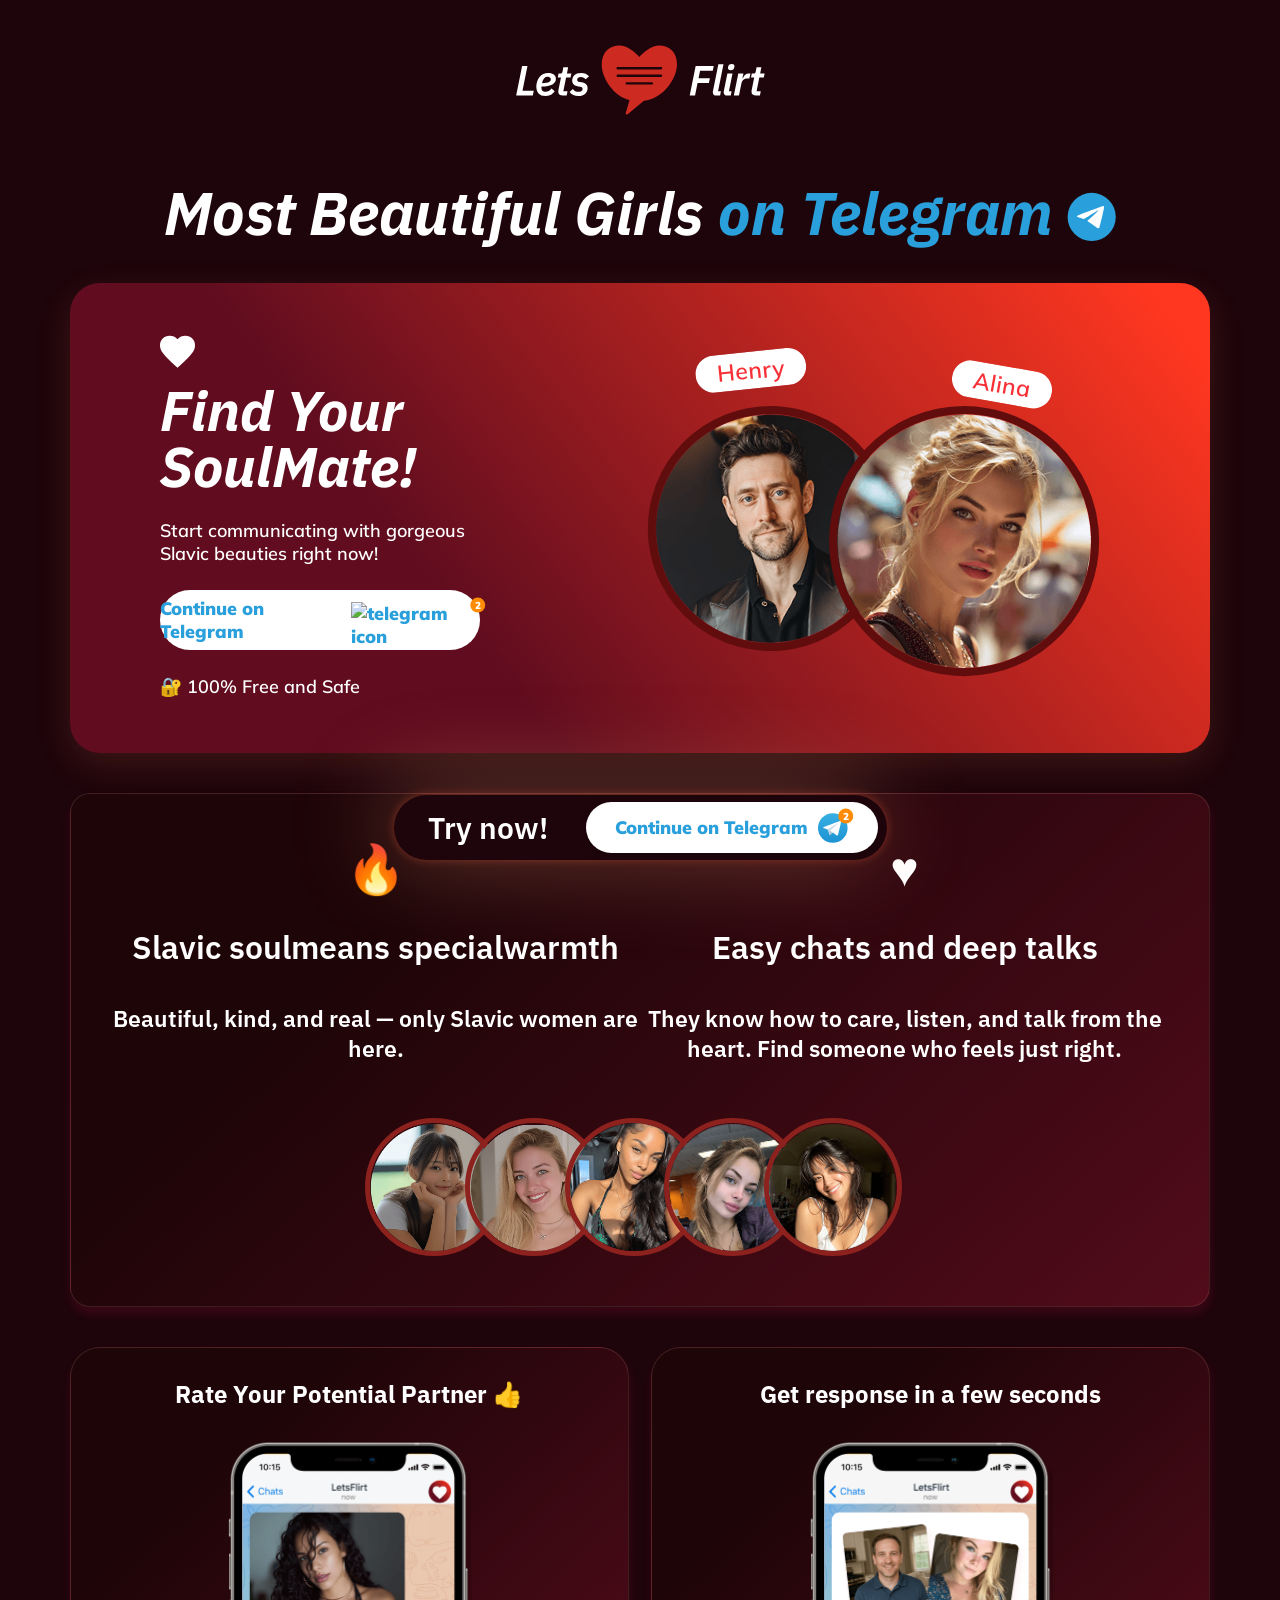
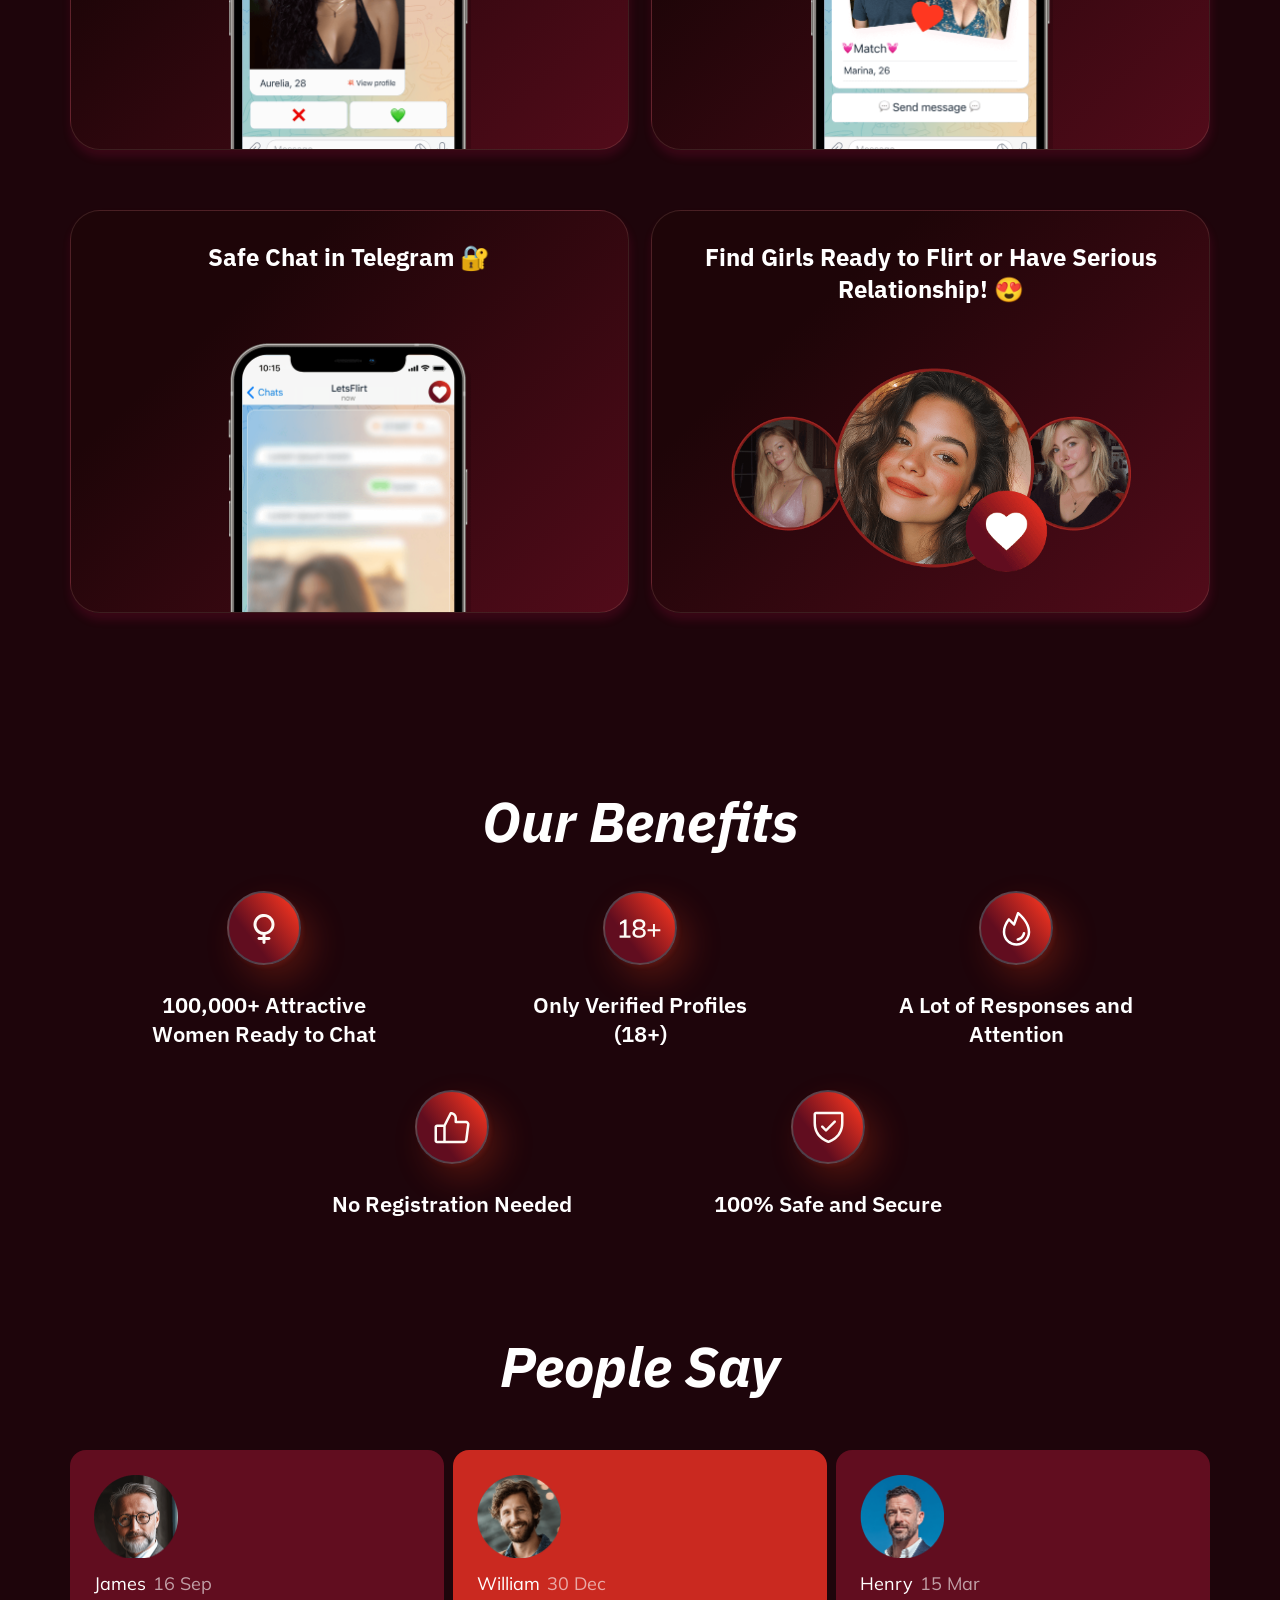
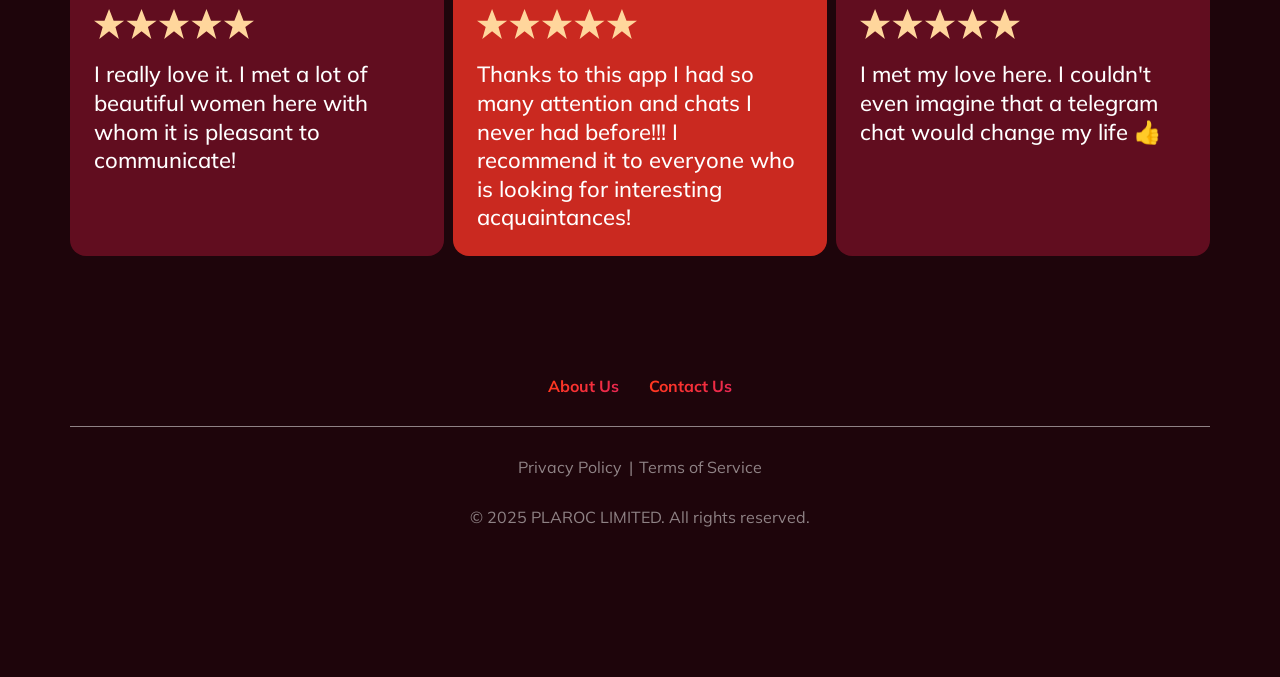
==== docs/index.html @ e7c1c577 "uppdates" ====
<!DOCTYPE html>
<html lang="en">
<head>
	<meta charset="utf-8">
    <meta name="viewport" content="width=device-width, initial-scale=1">
	<meta http-equiv="X-UA-Compatible" content="ie=edge">
	<title>Latinoheartmatch</title>
	<meta name="description" content="LatinoHeartMatch">
<meta name="keywords" content="LatinoHeartMatch">
<!-- Preconnect для шрифтов -->
<link rel="preconnect" href="https://fonts.googleapis.com">
<link rel="preconnect" href="https://fonts.gstatic.com" crossorigin>

<!-- Preload для конкретных woff2-файлов -->
<link rel="preload" as="font" type="font/woff2" href="https://fonts.gstatic.com/s/ibmplexsans/v16/IBMPlexSans-Regular.woff2" crossorigin>
<link rel="preload" as="font" type="font/woff2" href="https://fonts.gstatic.com/s/mulish/v12/Mulish-Regular.woff2" crossorigin>

<!-- Основная Google Fonts CSS -->
<link href="https://fonts.googleapis.com/css2?family=IBM+Plex+Sans:ital,wght@0,100..700;1,100..700&family=Mulish:ital,wght@0,200..1000;1,200..1000&display=swap" rel="stylesheet">


	<link rel="stylesheet" href="css/style.min.css">
	<link rel="preload" as="image" href="img/photo1.png" />
	<link rel="preload" as="image" href="img/photo2.png" />
</head>
<body>
	<!-- start header -->
		<header class="header">
			<div class="container">
				<div class="logo">
					<a href="/">
						<img src="img/logo-2.svg" alt="logo" loading="lazy">
					</a>
				</div>
			</div>
		</header>
		<!-- end header -->
	
		<!-- start main screen -->
		<section class="main-screen">
			<div class="container">
	
				<h1 class="h1">
	
					Most Beautiful Girls
					<span>
						on Telegram
						<img src="img/telegram.svg" alt="" loading="lazy">
					</span>
				</h1>
	
				<div class="main-screen__content">
					<div class="photos-row">
						<div class="photo-item photo-item--1">
							<div class="name-wrapper">
								Henry
							</div>
							<img
								 src="img/photo1.png" alt="flag" class="photo1 photo" loading="lazy">
	
						</div>
	
						<div class="photo-item photo-item--2">
							<div class="name-wrapper">
								Alina
							</div>
							<img src="img/photo2-2.png" alt="photo" class="photo2 photo" loading="lazy">
						</div>
					</div>
	
					<div class="main-screen__content-wrapper">
						<img src="img/white-logo.svg" alt="logo" loading="lazy">
	
					<h2 class="h2">
						Find Your SoulMate!
					</h2>
	
						<p>
							Start communicating with gorgeous<br> Slavic beauties right now!
						</p>
	
					<a onclick="launch_bot()" href="/en/launch-bot/?landing=1" class="button tg-trigger button--white">
						Continue on Telegram
						<div class="button__icon">
							<img src="https://d224c2dcr8pvve.cloudfront.net/static/latinoheart/img/tg.svg" alt="telegram icon" loading="lazy">
							<div class="button__icon-num">2</div>
						</div>
					</a>
	
					<p>
						🔐 100% Free and Safe
					</p>
					</div>
	
	
	
				</div>
	
			</div>
		</section>
		<!-- end main screen -->
	
		<!-- start text images section -->
		<section class="text-image-section">
			<div class="container">
				<div class="text-image-section__content">
	
					<div class="text-image-section__item">
						<div class="text-image__icon">
						🔥
					</div>
	
					<div class="text-image-section__title">
						Slavic soul<br>means special<br>warmth
					</div>
	
					<p class="text-image-section__text">
						Beautiful, kind, and real — only Slavic women are here.
					</p>
					</div>
	
	
					<div class="photos-list">
	
	
						<div class="photo-l2"  >
							<img  src="img/pl1.png" alt="James">
						</div>
						<div class="photo-l2" >
							<img  src="img/pl2.png" alt="James">
						</div>
	
						<div class="photo-l2"  >
							<img  src="img/pl3.png" alt="James">
						</div>
						<div class="photo-l2"  >
							<img  src="img/pl4.png" alt="James">
						</div>
						<div class="photo-l2"  >
							<img  src="img/pl5.png" alt="James">
						</div>
	<!--					<img src="//d224c2dcr8pvve.cloudfront.net/static/latinoheart/img/pl1.png" alt="" class="photo-l" width="125" height="125">-->
	
	<!--					<img src="//d224c2dcr8pvve.cloudfront.net/static/latinoheart/img/pl2.png" alt="" class="photo-l" width="125" height="125">-->
	
	<!--					<img src="//d224c2dcr8pvve.cloudfront.net/static/latinoheart/img/pl3.png" alt="" class="photo-l" width="125" height="125">-->
	
	<!--					<img src="//d224c2dcr8pvve.cloudfront.net/static/latinoheart/img/pl4.png" alt="" class="photo-l" width="125" height="125">-->
	
	<!--					<img src="//d224c2dcr8pvve.cloudfront.net/static/latinoheart/img/pl5.png" alt="" class="photo-l" width="125" height="125">-->
					</div>
	
					<div class="text-image-section__item">
						<div class="text-image__icon">
							♥️
	
					</div>
	
					<div class="text-image-section__title">
						Easy chats and<br> deep talks
					</div>
	
					<p class="text-image-section__text">
						They know how to care, listen, and talk from the heart. Find someone who feels just right.
					</p>
					</div>
	
	
	
				</div>
			</div>
		</section>
		<!-- end text images section -->
	
		<!-- start items section -->
		<section class="items-section">
			<div class="container">
	
				<div class="items-row">
					<div class="item">
						<h3 class="h3">
							Rate Your Potential <br>
							Partner 👍
						</h3>
						<img src="img/img1.png" alt="image" class="item__image" loading="lazy">
					</div>
	
					<div class="item">
						<h3 class="h3">
							Get response in a few seconds
						</h3>
						<img src="img/img2.png" alt="image" class="item__image" loading="lazy">
					</div>
	
					<div class="item">
						<h3 class="h3">
							Safe Chat in Telegram 🔐
						</h3>
						<img src="img/img3.png" alt="image" class="item__image item__image--lg" loading="lazy">
					</div>
	
					<div class="item item--lg">
						<h3 class="h3">
							Find Girls Ready to Flirt or Have Serious Relationship! 😍
						</h3>
						<img src="img/img4.png" alt="image" class="item__image item__image--lg" loading="lazy">
					</div>
	
				</div>
	
	<!--			<a onclick="launch_bot()" href="/en/launch-bot/?landing=1" class="button button&#45;&#45;orange tg-trigger">-->
	<!--					Prova Ora-->
	<!--					<div class="button__icon">-->
	<!--						<img src="//d224c2dcr8pvve.cloudfront.net/static/latinoheart/img/tg2.svg" alt="telegram icon" loading="lazy">-->
	<!--						<div class="button__icon-num">2</div>-->
	<!--					</div>-->
	<!--				</a>-->
	
			</div>
		</section>
		<!-- end items section -->
	
		<!-- start benefits section -->
		<section class="benefits">
			<div class="container">
	
				<h2 class="h2">
					Our Benefits
				</h2>
	
				<div class="benefits__list">
	
					<div class="benefits__item">
						<div class="benefits__icon-wrapper">
							<img src="img/icon1.svg" alt="icon" loading="lazy">
						</div>
						<div class="benefits__title">
							100,000+ Attractive Women Ready to Chat
						</div>
					</div>
	
					<div class="benefits__item">
						<div class="benefits__icon-wrapper">
							<img src="img/icon2.svg" alt="icon" loading="lazy">
						</div>
						<div class="benefits__title">
							Only Verified Profiles (18+)
						</div>
					</div>
	
					<div class="benefits__item">
						<div class="benefits__icon-wrapper">
							<img src="img/icon3.svg" alt="icon" loading="lazy">
						</div>
						<div class="benefits__title">
							A Lot of Responses and Attention
						</div>
					</div>
	
					<div class="benefits__item">
						<div class="benefits__icon-wrapper">
							<img src="img/icon4.svg" alt="icon" loading="lazy">
						</div>
						<div class="benefits__title">
							No Registration Needed
						</div>
					</div>
	
					<div class="benefits__item">
						<div class="benefits__icon-wrapper">
							<img src="img/icon5.svg" alt="icon" loading="lazy">
						</div>
						<div class="benefits__title">
							100% Safe and Secure
						</div>
					</div>
				</div>
			</div>
		</section>
		<!-- end benefits section -->
	
		<!-- start review section -->
		<section class="review">
			<div class="container">
				<h2 class="h2 text-center">
					People Say
				</h2>
	
				<div class="review__list">
	
					<div class="review__item">
						<div class="avatar">
							<img src="img/r1.png" alt="James">
						</div>
	
						<div class="review__author-wrapper">
							<div class="review__author">
								<span>James</span>
							</div>
							<div class="review__date">
								16 Sep
							</div>
	
						</div>
	
						<img src="img/stars.svg" alt="stars" loading="lazy" class="stars-img">
	
	
	
						<div class="review__text">
							I really love it. I met a lot of beautiful women here with whom it is pleasant to communicate!
						</div>
	
					</div>
	
					<div class="review__item">
	
						<div class="avatar">
							<img src="img/r2.png" alt="James">
						</div>
	
						<div class="review__author-wrapper">
							<div class="review__author">
								<span>William</span>
							</div>
							<div class="review__date">
								30 Dec
							</div>
	
						</div>
	
						<img src="img/stars.svg" alt="stars" loading="lazy" class="stars-img">
	
						<div class="review__text">
							Thanks to this app I had so many attention and chats I never had before!!! I recommend it to everyone who is looking for interesting acquaintances!
						</div>
	
					</div>
	
					<div class="review__item">
						<div class="avatar">
							<img src="img/r3.png" alt="James">
						</div>
	
						<div class="review__author-wrapper">
							<div class="review__author">
								<span>Henry</span>
							</div>
							<div class="review__date">
								15 Mar
							</div>
	
						</div>
	
						<img src="img/stars.svg" alt="stars" loading="lazy" class="stars-img">
	
						<div class="review__text">
							I met my love here. I couldn't even imagine that a telegram chat would change my life 👍
						</div>
	
					</div>
				</div>
			</div>
		</section>
		<!-- end review section -->
	
	
	
		<!-- start footer -->
		<footer class="footer">
			<div class="container">
	
				<div class="footer__menu">
	
					<a href="/en/about-us/" class="footer__link">
						About Us
					</a>
	
					<a href="/en/contact-us/" class="footer__link">
						Contact Us
					</a>
	
	
				</div>
	
				<div class="footer__bottom">
					<a href="/en/privacy/" class="footer__bottom-link">Privacy Policy</a>
					<span>|</span>
					  <a href="/en/agreement/" class="footer__bottom-link">Terms of Service</a>
				</div>
	
				<div class="footer__copy">
					© 2025 PLAROC LIMITED. All rights reserved.
				</div>
			</div>
		</footer>
		<!-- end footer -->
	
		<!-- start fixe button -->
		<div class="fixed-button-wrapper">
			<div class="container">
				<div class="fixed-title">
					Try now!
				</div>
				<a onclick="launch_bot()" href="/en/launch-bot/?landing=1" class="button tg-trigger">
					<div>Continue on Telegram</div>
	
					<div class="button__icon">
						<img src="img/tg-white.svg" alt="telegram icon" loading="lazy">
						<img src="img/tg.svg" alt="telegram icon" loading="lazy" class="tg-blue">
						<div class="button__icon-num">2</div>
					</div>
				</a>
			</div>
		</div>
		<!-- end fixe button -->
	
		
	
	
	</body>
</html>
---- docs/css/style.min.css ----
body{font-family:"Mulish",sans-serif;font-size:4.29vw;color:#fff;font-weight:400;background:#1e050b;margin:0;padding:0}.body--secondary{background:#0e0b07}.container{width:91.957vw;margin-left:auto;margin-right:auto}.h1{text-align:center;font-size:9.7vw;font-style:italic;font-weight:700;line-height:1;margin-top:0;margin-bottom:0;font-family:"IBM Plex Sans",sans-serif}.h1 span{display:block;color:#29a0dc}h1{margin-top:0;margin-bottom:0}.h2{font-size:10.724vw;font-weight:700;font-style:italic;line-height:1;margin-top:0;margin-bottom:0;font-family:"IBM Plex Sans",sans-serif}p{font-size:4.826vw;font-weight:600;margin-top:0;margin-bottom:0}.button{background:#fff;display:-webkit-box;display:-ms-flexbox;display:flex;-webkit-box-align:center;-ms-flex-align:center;align-items:center;-webkit-box-pack:center;-ms-flex-pack:center;justify-content:center;width:74.531vw;height:13.673vw;margin-left:auto;margin-right:auto;border-radius:20vw;text-decoration:none;color:#29a0dc;font-weight:900;font-size:4.826vw;background:-webkit-gradient(linear, left top, left bottom, from(#6CC3FF), to(#0077B5));background:linear-gradient(to bottom, #6CC3FF, #0077B5);-webkit-box-shadow:0 4px 10px rgba(0,0,0,.2);box-shadow:0 4px 10px rgba(0,0,0,.2);color:#fff}.button__icon{margin-left:2vw;position:relative;top:.7vw}.button__icon img{width:8.043vw;height:8.043vw}.button__icon-num{position:absolute;top:0;right:0;background:#ff8c04;color:#fff;font-size:2.493vw;width:4.021vw;height:4.021vw;border-radius:50%;display:-webkit-box;display:-ms-flexbox;display:flex;-webkit-box-pack:center;-ms-flex-pack:center;justify-content:center;-webkit-box-align:center;-ms-flex-align:center;align-items:center;-webkit-transform:translateX(35%) translateY(-30%);-ms-transform:translateX(35%) translateY(-30%);transform:translateX(35%) translateY(-30%)}.h3{font-size:5.867vw;font-weight:800;text-align:center;margin-top:0;margin-bottom:0;font-family:"IBM Plex Sans",sans-serif}.button--white{background:#fff;color:#29a0dc;-webkit-box-shadow:none;box-shadow:none}.header{padding-top:7vw;padding-bottom:15.2vw}.logo{margin-left:auto;margin-right:auto;display:block;width:64vw}.logo img{width:100%}.main-screen__content{margin-top:27vw;border-radius:5.898vw;padding-bottom:6.971vw;text-align:center;padding-left:3.485vw;padding-right:3.485vw;background:linear-gradient(232.6deg, #FF3720 4.12%, #610D1F 66.97%);-webkit-box-shadow:0px 12px 34.2px rgba(191,93,66,.19);box-shadow:0px 12px 34.2px rgba(191,93,66,.19);border-radius:22px}.photos-row{display:-webkit-box;display:-ms-flexbox;display:flex;-webkit-box-pack:center;-ms-flex-pack:center;justify-content:center;position:relative;top:-6.667vw}.photo{-o-object-fit:cover;object-fit:cover;-o-object-position:center;object-position:center;border:1.771vw solid #610d0d;border-radius:50%}.photo1{width:39.142vw;height:39.142vw}.photo2{width:42.895vw;height:42.895vw}.photo-item--2{-webkit-transform:rotate(12.84deg) translateX(-8vw);-ms-transform:rotate(12.84deg) translateX(-8vw);transform:rotate(12.84deg) translateX(-8vw);position:relative}.photo-item--1{-webkit-transform:rotate(-6.72deg) translateX(8vw);-ms-transform:rotate(-6.72deg) translateX(8vw);transform:rotate(-6.72deg) translateX(8vw);position:relative}.photo-item--1 .name-wrapper{background:#f32e3e}.photo-item--2 .name-wrapper{background:#e4358d}.main-screen p{margin-top:4.29vw;margin-bottom:4.29vw}.main-screen__content-wrapper{margin-top:-5vw}.name-wrapper{position:absolute;top:0;left:50%;-webkit-transform:translateX(-53%) translateY(-150%);-ms-transform:translateX(-53%) translateY(-150%);transform:translateX(-53%) translateY(-150%);display:-webkit-box;display:-ms-flexbox;display:flex;white-space:nowrap;font-size:4.8vw;line-height:1;display:flex;-webkit-box-align:center;-ms-flex-align:center;align-items:center;padding-left:3vw;padding-right:3vw;padding-top:1vw;padding-bottom:1vw;border-radius:10vw}.name-wrapper img{width:4.8vw;height:auto;display:block;margin-left:1.333vw}.photo-item--2 .name-wrapper{background:#ff3620;-webkit-transform:translateX(-40%) translateY(-120%);-ms-transform:translateX(-40%) translateY(-120%);transform:translateX(-40%) translateY(-120%)}.items-section{padding-top:4.267vw;padding-bottom:10vw}.item{border-radius:5.333vw;margin-bottom:5.333vw;padding-top:6.667vw;padding-left:6.667vw;padding-right:6.667vw;border:1px solid rgba(240,182,169,.14);background:linear-gradient(137.55deg, #1E0508 27.03%, #610D1F 121.72%);-webkit-box-shadow:1px 7px 9.5px rgba(248,21,100,.13);box-shadow:1px 7px 9.5px rgba(248,21,100,.13)}.item__image{width:78vw;display:block;margin-left:auto;margin-right:auto;margin-top:3vw}.item--lg{padding-bottom:10.667vw}.item--lg .h3{margin-bottom:13.33vw}.button--orange{background:-webkit-gradient(linear, left top, left bottom, from(#EB7328), to(#940025));background:linear-gradient(#EB7328, #940025);color:#fff;width:100%}.benefits{text-align:center;padding-bottom:16vw}.benefits__icon-wrapper{width:16vw;height:16vw;border-radius:50%;display:-webkit-box;display:-ms-flexbox;display:flex;-webkit-box-pack:center;-ms-flex-pack:center;justify-content:center;-webkit-box-align:center;-ms-flex-align:center;align-items:center;margin-left:auto;margin-right:auto;margin-bottom:4.267vw;border:2px solid rgba(76,75,85,.8);background:linear-gradient(232.6deg, #FF3720 4.12%, #610D1F 66.97%),linear-gradient(135.19deg, #FF3720 15.85%, #EB2852 92.58%);-webkit-box-shadow:2px 2px 4px rgba(246,60,36,.13),12px 15px 34px rgba(247,71,32,.23);box-shadow:2px 2px 4px rgba(246,60,36,.13),12px 15px 34px rgba(247,71,32,.23)}.benefits__item{margin-top:8vw}.benefits__title{font-size:5.867vw;font-weight:600;font-family:"IBM Plex Sans",sans-serif}.review .h2{margin-bottom:8vw;text-align:center}.review__item{background:#610d1f;margin-top:1.867vw;border-radius:4.267vw;padding:8.533vw}.review__item:nth-child(even){background:#ca2920}.review__author-wrapper{display:-webkit-box;display:-ms-flexbox;display:flex;-webkit-box-align:center;-ms-flex-align:center;align-items:center}.review__author-wrapper img{width:14px;display:block;margin-right:2vw}.review__author{display:-webkit-box;display:-ms-flexbox;display:flex;-webkit-box-align:center;-ms-flex-align:center;align-items:center}.review__date{opacity:.6;margin-left:2vw}.review__text{font-size:5.867vw;margin-top:3vw;font-weight:500;line-height:1.3}.review__item-img{width:22.4vw;height:22.4vw}.stars-img{display:block;margin-top:1.87vw}.cta{text-align:center;padding-top:6.667vw}.cta .button{margin-top:6.4vw}.footer{padding-top:17.067vw;padding-bottom:25vw}.footer__link{display:block;text-decoration:none;text-align:center;padding-bottom:4.267vw;font-weight:700;background:linear-gradient(135.19deg, #FF3720 15.85%, #EB2852 92.58%);-webkit-background-clip:text;-webkit-text-fill-color:rgba(0,0,0,0);background-clip:text;text-fill-color:rgba(0,0,0,0)}.footer__bottom{display:-webkit-box;display:-ms-flexbox;display:flex;-webkit-box-align:center;-ms-flex-align:center;align-items:center;-webkit-box-pack:center;-ms-flex-pack:center;justify-content:center;opacity:.5;border-top:1px solid #fff;padding-top:7.2vw;margin-top:7.2vw;padding-bottom:4.27vw}.footer__bottom span{padding-left:.533vw;padding-right:.533vw}.footer__bottom-link{color:#fff;text-decoration:none}.footer__bottom-link:hover{color:#fff}.footer__copy{color:hsla(0,0%,100%,.5);text-align:center}.fixed-button-wrapper{position:fixed;bottom:0;left:0;width:100%;padding-bottom:2vw;z-index:99}.fixed-button-wrapper .button{width:100%}.get-vip .header{padding-bottom:29px;margin-bottom:37px;text-align:center;background:linear-gradient(232.6deg, #FF3720 4.12%, #610D1F 66.97%)}.get-vip .logo{display:block;margin-left:auto;margin-right:auto;text-decoration:none;width:100%;font-style:italic}.get-vip .logo img{width:55px}.get-vip .logo a{text-decoration:none;display:block}.get-vip h1{font-size:32px;color:#fff;text-decoration:none}.premium-wrapper h2{text-align:center;margin-top:0;margin-bottom:0;font-size:30px;font-weight:800;font-style:italic;line-height:1;margin-bottom:20px}.sub-title{text-align:center;font-size:18px;font-weight:600;margin-bottom:30px}.list-title{font-size:18px;font-weight:800;margin-bottom:16px}.premium__list{margin-left:0;padding-left:0;list-style:none;padding-bottom:120px}.premium__list li{font-size:18px;font-weight:600;padding-left:25px;padding-top:8px;padding-bottom:8px;position:relative}.premium__list li:before{content:"";position:absolute;top:12px;left:0;width:16px;height:16px;background-color:#e4354a;background-image:url("../img/tick.svg");background-repeat:no-repeat;background-position:center;border-radius:50%}.next-button-wrapper{position:fixed;bottom:32px;left:0;width:100%}.next-button-wrapper .button{width:91.467vw;border-radius:12px;background:linear-gradient(135.19deg, #E4358D 15.85%, #EB4528 92.58%),#e4354a;color:#fff;font-size:18px;height:82.8px}.next-button-wrapper .button a{color:#fff;text-decoration:none}.title-text{font-size:30px;line-height:1;font-weight:800;font-style:italic;margin-bottom:20px;display:block}.content__header-text{text-align:center;margin-left:auto;margin-right:auto}.content__header:nth-child(2){display:-webkit-box;display:-ms-flexbox;display:flex;-webkit-box-pack:center;-ms-flex-pack:center;justify-content:center}.content__header:nth-child(2) .content__header-text{background:#fff;color:#eb7328;font-size:18px;font-weight:900;padding:7px 16px;border-radius:30px;margin-bottom:30px}.content__header:nth-child(2) .content__header-text span{text-fill-color:rgba(0,0,0,0);background:linear-gradient(232.6deg, #FF3720 4.12%, #610D1F 66.97%);-webkit-background-clip:text;-webkit-text-fill-color:rgba(0,0,0,0);background-clip:text;text-fill-color:rgba(0,0,0,0)}.get-vip .item{background:#fff;border-radius:10px;padding:13px 16px;color:#0e0b07;position:relative;font-size:18px;font-weight:600;margin-bottom:28px}.get-vip .item .best-price{position:absolute;top:0;right:16px;background:#f16025;color:#fff;-webkit-transform:translateY(-50%);-ms-transform:translateY(-50%);transform:translateY(-50%);font-size:12px;font-weight:600;padding:5px 10px;padding-top:3px;padding-bottom:4px;border-radius:4px;line-height:1}.get-vip .item__footer{position:absolute;bottom:0;left:0;color:#fff;-webkit-transform:translateY(115%);-ms-transform:translateY(115%);transform:translateY(115%);font-size:12px}.get-vip .item__content-footer{display:-webkit-box;display:-ms-flexbox;display:flex;-webkit-box-pack:justify;-ms-flex-pack:justify;justify-content:space-between;margin-top:3px}.get-vip .items-list{margin-bottom:70px}.item__price{font-weight:700}.old-price{text-decoration:line-through}.get-vip .item.active{background:#fd3620;color:#fff}.get-vip .item.active .best-price{background:#fff;color:#f16025}.cancle-link{text-align:center;margin-left:auto;margin-right:auto;display:block;margin-top:23px;color:rgba(254,250,245,.5);font-weight:900;text-decoration:none}.payment-complete .premium__list{display:-webkit-box;display:-ms-flexbox;display:flex;-webkit-box-pack:justify;-ms-flex-pack:justify;justify-content:space-between;position:relative;padding-bottom:0}.payment-complete .premium__list li{padding:0;background:#fd3620;width:48%;text-align:center;-webkit-box-pack:center;-ms-flex-pack:center;justify-content:center;-webkit-box-align:center;-ms-flex-align:center;align-items:center;display:-webkit-box;display:-ms-flexbox;display:flex;height:143px;font-size:22px;font-weight:800;border-radius:8px}.payment-complete .premium__list li:before{display:none}.plus{width:40px;height:40px;background:#fff;border-radius:50%;position:absolute;top:50%;left:50%;-webkit-transform:translateY(-50%) translateX(-50%);-ms-transform:translateY(-50%) translateX(-50%);transform:translateY(-50%) translateX(-50%);z-index:2;color:#eb7328;display:-webkit-box;display:-ms-flexbox;display:flex;-webkit-box-pack:center;-ms-flex-pack:center;justify-content:center;-webkit-box-align:center;-ms-flex-align:center;align-items:center}.plus img{width:16px}.discount{display:-webkit-box;display:-ms-flexbox;display:flex;-webkit-box-pack:justify;-ms-flex-pack:justify;justify-content:space-between;-webkit-box-align:center;-ms-flex-align:center;align-items:center;width:100%;font-size:17px}.discount__value{display:-webkit-box;display:-ms-flexbox;display:flex;-webkit-box-align:center;-ms-flex-align:center;align-items:center;-webkit-box-pack:end;-ms-flex-pack:end;justify-content:flex-end;width:100%;font-size:18px}.discount__value .through{color:#fff;opacity:.5;text-decoration:line-through;margin-right:14px}.discount__value span{color:#eb7328}.title-m{text-align:center;font-size:18px;margin-bottom:23px}.terms-content{background:#fff;color:#000;font-size:16px;padding-top:60px;padding-bottom:80px}.terms-content p{font-size:16px;margin-bottom:15px}.get-vip .header{padding-top:var(--tg-content-safe-area-inset-top)}.get-vip .header.header--terms{margin-bottom:0}.sub-page__title{text-align:center;font-size:40px;font-weight:700;margin-bottom:30px}h3{font-size:26px}.agreement-btn{color:#fff;height:48px;margin-left:auto;margin-right:auto;width:200px;display:-webkit-box;display:-ms-flexbox;display:flex;-webkit-box-pack:center;-ms-flex-pack:center;justify-content:center;-webkit-box-align:center;-ms-flex-align:center;align-items:center;border-radius:50px;margin-top:50px;cursor:pointer;background:linear-gradient(232.6deg, #FF3720 4.12%, #610D1F 66.97%)}.agreement-btn.active{background:#1b8127}.agreement-btn.active:after{content:"✓";font-size:22px;font-weight:700;padding-left:15px}.cancle-link{font-size:18px}.next-button-wrapper .button a{width:100%;height:100%;display:-webkit-box;display:-ms-flexbox;display:flex;-webkit-box-pack:center;-ms-flex-pack:center;justify-content:center;-webkit-box-align:center;-ms-flex-align:center;align-items:center}.agreement-btn__wrapper{position:fixed;bottom:0;left:0;width:100%;padding-top:20px;padding-bottom:20px;background:-webkit-gradient(linear, left top, left bottom, from(rgba(255, 255, 255, 0.1)), to(white));background:linear-gradient(rgba(255, 255, 255, 0.1), white)}.benefits--secondary .benefits__icon-wrapper{background:linear-gradient(231.68deg, #940025 4.12%, #FF7700 66.97%);border:none;-webkit-box-shadow:2px 2px 4px rgba(246,60,36,.13),12px 15px 34px rgba(247,71,32,.23);box-shadow:2px 2px 4px rgba(246,60,36,.13),12px 15px 34px rgba(247,71,32,.23)}.review--secondary .review__item{background:#f16025}.review--secondary .review__item:nth-child(even){background:#ff3b25}.footer__menu--secondary{display:-webkit-box;display:-ms-flexbox;display:flex;-webkit-box-align:center;-ms-flex-align:center;align-items:center;-webkit-box-pack:center;-ms-flex-pack:center;justify-content:center}.footer__menu--secondary .footer__link{padding-bottom:0;color:#ffc079;background:linear-gradient(135.19deg, #FFC079 15.85%, #FFC079 92.58%);-webkit-background-clip:text;-webkit-text-fill-color:rgba(0,0,0,0);background-clip:text;text-fill-color:rgba(0,0,0,0)}.footer__menu--secondary .dot{width:2.5px;height:2.5px;background:#ffc079;border-radius:50%;display:block;margin-left:4.27vw;margin-right:4.27vw}.header--secondary{background:linear-gradient(135.19deg, #940025 15.85%, #EB7328 92.58%);border-bottom-right-radius:5.33vw;border-bottom-left-radius:5.33vw;padding-top:10.67vw;text-align:center}.logo--white{width:66.67vw}.header-secondary__content{margin-top:10.67vw;margin-bottom:9.07vw;display:-webkit-box;display:-ms-flexbox;display:flex;-webkit-box-pack:justify;-ms-flex-pack:justify;justify-content:space-between;height:37.6vw}.header-photo-item{width:20vw;height:20vw;background:#ff6f3f;padding:.8vw;border-radius:50%;display:-webkit-box;display:-ms-flexbox;display:flex;-webkit-box-pack:center;-ms-flex-pack:center;justify-content:center;-webkit-box-align:center;-ms-flex-align:center;align-items:center;-webkit-box-sizing:border-box;box-sizing:border-box;position:relative}.header-photo-item img{width:100%;height:100%;-o-object-fit:cover;object-fit:cover;-o-object-position:center;object-position:center;border-radius:50%}.header-photo-item:first-child,.header-photo-item:nth-child(2){display:none}.header-photo-item:nth-child(3){-ms-flex-item-align:center;align-self:center}.header-photo-item:nth-child(4){position:relative;top:9px}.header-photo-item:nth-child(5){-ms-flex-item-align:end;align-self:flex-end;width:28vw;height:28vw;padding:1.07vw;background:#ffb386}.header-photo-item:nth-child(6){-ms-flex-item-align:center;align-self:center}.header-photo-item:nth-child(7),.header-photo-item:nth-child(8){display:none}.header-photo-item__name{position:absolute;top:100%;left:50%;-webkit-transform:translateX(-50%) translateY(-80%);-ms-transform:translateX(-50%) translateY(-80%);transform:translateX(-50%) translateY(-80%);background:#fff;color:#940025;font-size:2.87vw;padding:.53vw 3.5vw;border-radius:10vw;font-weight:700}.header-photo-item__text{position:absolute;top:0;left:50%;-webkit-transform:translateX(-50%) translateY(-100%);-ms-transform:translateX(-50%) translateY(-100%);transform:translateX(-50%) translateY(-100%);min-width:26.67vw;height:8vw;font-size:3.2vw;background-image:url("../img/bable.svg");background-repeat:no-repeat;background-size:100%;color:#940025;font-weight:900;padding-top:.2vw}.button--secondary{margin-top:6.4vw}.header--secondary{padding-bottom:15vw}.users-list{display:-webkit-box;display:-ms-flexbox;display:flex;-webkit-box-align:center;-ms-flex-align:center;align-items:center;-webkit-box-pack:center;-ms-flex-pack:center;justify-content:center;margin-left:auto;margin-right:auto;-webkit-transform:translateY(-50%);-ms-transform:translateY(-50%);transform:translateY(-50%)}.user__item{width:13.5vw;height:13.5vw;min-width:12.53vw;margin-left:1vw;margin-right:1vw;background:#ffb963;border-radius:50%;-webkit-box-sizing:border-box;box-sizing:border-box;padding:2px;display:-webkit-box;display:-ms-flexbox;display:flex;-webkit-box-pack:center;-ms-flex-pack:center;justify-content:center;-webkit-box-align:center;-ms-flex-align:center;align-items:center;font-weight:700}.user__item img{width:100%;border:2px solid #fff;border-radius:50%;-webkit-box-sizing:border-box;box-sizing:border-box}.user__item--last{background:rgba(0,0,0,0);padding:.53vw;border:.53vw solid #ffb963}.user__item--last .user__item--content{width:100%;height:100%;background:#ffb963;border-radius:50%;display:-webkit-box;display:-ms-flexbox;display:flex;-webkit-box-pack:center;-ms-flex-pack:center;justify-content:center;-webkit-box-align:center;-ms-flex-align:center;align-items:center;font-size:3.48vw}.secondary-item{width:100%;height:90.4vw;position:relative;display:block;margin-bottom:4.27vw;padding:5.33vw 7.2vw;-webkit-box-sizing:border-box;box-sizing:border-box;display:-webkit-box;display:-ms-flexbox;display:flex;-webkit-box-align:end;-ms-flex-align:end;align-items:flex-end;text-decoration:none}.secondary-item .h3{position:relative;z-index:1;color:#fff;text-align:left;text-decoration:none}.secondary-item img{position:absolute;top:0;left:0;width:100%;height:100%;-o-object-fit:cover;object-fit:cover;-o-object-position:center;object-position:center}.items-section--secondary{padding-top:5vw}.fixed-button-wrapper .tg-blue,.fixed-title{display:none}.back-button{display:-webkit-box;display:-ms-flexbox;display:flex;-webkit-box-align:center;-ms-flex-align:center;align-items:center;margin-left:auto;margin-right:auto;border:1px solid hsla(0,0%,100%,.4);color:hsla(0,0%,100%,.9);text-decoration:none;padding:2.2vw 5.33vw;border-radius:10vw;font-size:4.8vw;line-height:1}.back-button img{width:2.17vw;display:inline-block;margin-right:3.88vw}.back-button__wrapper{display:-webkit-box;display:-ms-flexbox;display:flex;-webkit-box-pack:center;-ms-flex-pack:center;justify-content:center}.about__img-wrapper{border-radius:5.333vw;margin-bottom:6.4vw;margin-top:6.4vw;display:-webkit-box;display:-ms-flexbox;display:flex;-webkit-box-pack:center;-ms-flex-pack:center;justify-content:center;-webkit-box-align:end;-ms-flex-align:end;align-items:flex-end;padding-top:4vw;-webkit-box-shadow:1px 7px 9.5px rgba(248,21,100,.13);box-shadow:1px 7px 9.5px rgba(248,21,100,.13);border:1px solid #3e2a38;background:linear-gradient(137.55deg, #1E0508 27.03%, #610D1F 121.72%),linear-gradient(137.55deg, #191829 27.03%, #892237 121.72%);box-shadow:1px 7px 9.5px rgba(248,21,100,.13);border-radius:20px}.about__img{width:64.53vw;display:inline-block;margin-left:auto;margin-right:auto}.about{padding-top:32px}.about .h2{text-align:center;margin-bottom:16px}.about p{margin-bottom:2vw}.red{color:#ff3d52}.join-img{width:100%;margin-top:6.4vw;margin-bottom:6.4vw}.join-section{padding-top:12.8vw}.join-section .h2{text-align:center}.join-section .button--white{width:100%;margin-top:6.4vw}.contact-section p{text-align:center}.contact-section__title{font-size:5.87vw;text-align:center;font-weight:600;margin-bottom:10px}.contact-item{border-radius:5.33vw;display:-webkit-box;display:-ms-flexbox;display:flex;-webkit-box-align:center;-ms-flex-align:center;align-items:center;padding:6.4vw 5vw;border:1px solid #3e2a38;font-size:4.8vw;font-weight:800;color:#fff;font-weight:900;margin-bottom:4.27vw;background:linear-gradient(137.55deg, #1E0508 27.03%, #610D1F 121.72%);-webkit-box-shadow:1px 7px 9.5px rgba(248,21,100,.13);box-shadow:1px 7px 9.5px rgba(248,21,100,.13);border-radius:20px}.contact-item__icon{width:12.8vw;height:12.8vw;min-width:12.8vw;display:-webkit-box;display:-ms-flexbox;display:flex;-webkit-box-pack:center;-ms-flex-pack:center;justify-content:center;-webkit-box-align:center;-ms-flex-align:center;align-items:center;border-radius:50%;margin-right:16px;border:1px solid #3e2a38;background:linear-gradient(232.6deg, #FF3720 4.12%, #610D1F 66.97%);-webkit-box-shadow:1.6px 1.6px 3.2px rgba(246,60,36,.13),9.6px 12px 27.2px rgba(247,71,32,.23);box-shadow:1.6px 1.6px 3.2px rgba(246,60,36,.13),9.6px 12px 27.2px rgba(247,71,32,.23)}.contact-list{margin-bottom:10.67vw}.text-center{text-align:center}.orange{color:#ed7830}.mt-5{margin-bottom:6.4vw}.body--secondary .footer__menu{display:-webkit-box;display:-ms-flexbox;display:flex;-webkit-box-align:center;-ms-flex-align:center;align-items:center;-webkit-box-pack:center;-ms-flex-pack:center;justify-content:center}.body--secondary .footer a.footer__link{background:linear-gradient(135.19deg, #FFC079 15.85%, #FFC079 92.58%);-webkit-background-clip:text;-webkit-text-fill-color:rgba(0,0,0,0);background-clip:text;text-fill-color:rgba(0,0,0,0);padding-bottom:0}.body--secondary .footer-dot{width:.67vw;height:.67vw;border-radius:50%;background:rgba(255,192,121,.5);display:inline-block;margin-left:16px;margin-right:16px}.body--secondary .contact-item{background:linear-gradient(135.19deg, #940025 15.85%, #EB7328 92.58%),linear-gradient(137.55deg, #1D0A20 27.03%, #A62264 121.72%),linear-gradient(137.55deg, #191829 27.03%, #892237 121.72%);-webkit-box-shadow:1px 7px 9.5px rgba(248,21,100,.13);box-shadow:1px 7px 9.5px rgba(248,21,100,.13)}.body--secondary .contact-item__icon{background:#fff;border:none}.header-secondary__content{width:91.957vw;margin-left:auto;margin-right:auto}.header--secondary{position:relative}.header-bg{position:absolute;top:67vw;left:-19.9vw;width:34.67vw}.header-bg-2{width:23vw;position:absolute;top:55vw;right:-8vw}.main-screen p{font-size:4.267vw}.text-image-section{padding-top:4.267vw;padding-bottom:0vw}.text-image-section__content{padding:5.333vw 5vw 5vw;border-radius:5.333vw;border:1px solid rgba(240,182,169,.14);text-align:center;overflow:hidden;background:linear-gradient(137.55deg, #1E0508 27.03%, #610D1F 121.72%);-webkit-box-shadow:1px 7px 9.5px rgba(248,21,100,.13);box-shadow:1px 7px 9.5px rgba(248,21,100,.13)}.text-image__icon{font-size:48px;font-family:"IBM Plex Sans",sans-serif}.text-image-section__title{font-size:8.533vw;font-family:"IBM Plex Sans",sans-serif;font-weight:600;margin-bottom:5vw}.text-image-section__text{font-size:6.4vw;font-weight:600;font-family:"IBM Plex Sans",sans-serif}.photos-list{margin-top:11.733vw;margin-bottom:11.733vw;display:-webkit-box;display:-ms-flexbox;display:flex;-webkit-box-pack:center;-ms-flex-pack:center;justify-content:center}.photo-l{min-width:32vw;max-width:32vw;min-height:32vw;max-height:32vw;-o-object-fit:cover;object-fit:cover;-o-object-position:center;object-position:center;border-radius:50%;border:.8vw solid #8d211d;margin-left:-5vw}.photo-l:first-child{margin-left:0}.premium__list li:before{background-color:#fd3620}.next-button-wrapper .button a{border-radius:10px;background:linear-gradient(232.6deg, #FF3720 4.12%, #610D1F 66.97%)}.contact-item__icon{display:none}.contact-section .container p{margin-bottom:7vw;margin-top:7vw}.get-vip .logo{-webkit-transform:translateY(150%);-ms-transform:translateY(150%);transform:translateY(150%)}.get-vip .header{padding-bottom:100px}.avatar{width:22.4vw;height:22.4vw;margin-bottom:1.87vw}.avatar img{width:100%;height:100%;-o-object-fit:cover;object-fit:cover;-o-object-position:center;object-position:center}@media only screen and (max-width: 768px){.agreement-btn__wrapper .agreement-btn{width:90%}div.photo-l2{min-width:32vw;width:32vw;height:32vw;border-radius:50%;overflow:hidden;position:relative;border:.8vw solid #8d211d;margin-left:-8vw}div.photo-l2:first-child{margin-left:-1vw}div.photo-l2 img{width:100%;height:100%;min-height:100%;min-width:100%;-o-object-fit:cover;object-fit:cover;-o-object-position:center;object-position:center}}@media only screen and (min-width: 992px){.item--lg .h3{margin-bottom:0}.avatar{width:84px;height:84px;margin-bottom:0}div.photo-l2{min-width:10vw;width:10vw;height:10vw;border-radius:50%;overflow:hidden;position:relative;border:.4vw solid #8d211d;margin-left:-3vw}div.photo-l2:first-child{margin-left:-1vw}div.photo-l2 img{min-width:10vw;width:10vw;position:absolute;top:0;left:0;height:10vw;-o-object-fit:cover;object-fit:cover}.logo{width:250px}.fixed-button-wrapper{display:none}.header{padding-top:40px;padding-bottom:50px}.h1{font-size:60px}.h1 img{width:50px;position:relative;top:6px}.h2{font-size:56px}p{font-size:18px}.photos-row{top:0;width:50%}.main-screen__content{display:-webkit-box;display:-ms-flexbox;display:flex;-webkit-box-align:center;-ms-flex-align:center;align-items:center}.photo1{width:245px;height:245px}.photo2{width:270px;height:270px}.name-wrapper{font-size:23px;font-weight:600}.button{font-size:18px;width:320px;height:60px}.main-screen__content-wrapper{width:50%}.main-screen__content{margin-top:60px}.container{width:1140px;max-width:91.957vw}.main-screen__content-wrapper{margin-top:0}.main-screen__content{padding:30px}.name-wrapper{border:2px solid hsla(0,0%,100%,.3)}.button__icon img{width:30px;height:30px}.button__icon-num{font-size:10px;width:15px;height:15px}.main-screen p{margin-top:25px;margin-bottom:25px}.main-screen__content{border-radius:30px}.photo-item--1{-webkit-transform:translateX(13%) translateY(0) rotate(-6deg);-ms-transform:translateX(13%) translateY(0) rotate(-6deg);transform:translateX(13%) translateY(0) rotate(-6deg)}.photo-item--2{-webkit-transform:translateX(-13%) translateY(0) rotate(10deg);-ms-transform:translateX(-13%) translateY(0) rotate(10deg);transform:translateX(-13%) translateY(0) rotate(10deg)}.photo{border-width:8px;-webkit-box-sizing:border-box;box-sizing:border-box}.name-wrapper{padding:5px 20px}.name-wrapper img{width:20px;margin-left:5px}.photos-row{margin-top:60px;padding-right:50px}.main-screen__content-wrapper{width:350px;margin-left:auto;margin-right:auto;max-width:50%}.main-screen__content{margin-top:40px;-webkit-box-orient:horizontal;-webkit-box-direction:reverse;-ms-flex-direction:row-reverse;flex-direction:row-reverse}.button__icon{margin-left:10px;top:5px}.items-row{display:-webkit-box;display:-ms-flexbox;display:flex;-webkit-box-pack:justify;-ms-flex-pack:justify;justify-content:space-between;-ms-flex-wrap:wrap;flex-wrap:wrap}.items-row .item{width:49%;padding:30px;border-radius:30px;-webkit-box-sizing:border-box;box-sizing:border-box;margin-bottom:60px;padding-bottom:0;display:-webkit-box;display:-ms-flexbox;display:flex;-webkit-box-orient:vertical;-webkit-box-direction:normal;-ms-flex-direction:column;flex-direction:column;-webkit-box-pack:justify;-ms-flex-pack:justify;justify-content:space-between;overflow:hidden}.item__image{max-width:100%}.h3{font-size:24px}.items-section{padding-top:120px;padding-bottom:120px}.item__image{margin-top:24px}.item:nth-child(3) img{margin-bottom:0px;position:relative;top:38px}.item:nth-child(4){padding-bottom:40px;max-width:100%}.item:nth-child(4) img{width:400px;margin-left:auto;margin-right:auto}.benefits__list{display:-webkit-box;display:-ms-flexbox;display:flex;-ms-flex-wrap:wrap;flex-wrap:wrap;-webkit-box-pack:center;-ms-flex-pack:center;justify-content:center}.benefits__item{width:33%;margin-top:42px}.benefits__icon-wrapper{width:70px;height:70px;margin-bottom:25px}.benefits__title{font-size:22px}.benefits__icon-wrapper img{max-width:60%;max-height:60%}.benefits{padding-bottom:120px}.review .h2{margin-bottom:60px}.review__list{display:-webkit-box;display:-ms-flexbox;display:flex;-webkit-box-pack:justify;-ms-flex-pack:justify;justify-content:space-between}.review__item{width:32.8%;-webkit-box-sizing:border-box;box-sizing:border-box;padding:30px;border-radius:30px;margin-top:26px}.review__text{font-size:22px}.review__author-wrapper{font-size:18px;margin-top:14px}.review__text{margin-top:25px}.review .h2{margin-bottom:30px}.cta .button{margin-top:50px}.footer{padding-top:120px;font-size:16px}.footer__link{padding-bottom:0;margin-right:15px;margin-left:15px}.footer__menu{display:-webkit-box;display:-ms-flexbox;display:flex;-webkit-box-align:center;-ms-flex-align:center;align-items:center;-webkit-box-pack:center;-ms-flex-pack:center;justify-content:center}.footer__bottom{margin-top:30px;padding-top:30px;padding-bottom:30px}.footer__copy{text-align:center}.footer{padding-bottom:40px}.header--secondary{padding-top:30px}.header-secondary__content{margin-top:40px;margin-bottom:100px}.header-photo-item{width:12.15vw;min-width:12.15vw;height:12.15vw;padding:.56vw;margin:0 .6vw}.header-photo-item:first-child,.header-photo-item:nth-child(2){display:block;width:12.15vw;min-width:12.15vw;height:12.15vw}.header-photo-item:nth-child(3),.header-photo-item:nth-child(4){padding:.56vw;width:12.15vw;min-width:12.15vw;height:12.15vw}.header-photo-item:nth-child(5){width:17.92vw;min-width:17.92vw;height:17.92vw;padding:.63vw}.header-photo-item:nth-child(7),.header-photo-item:nth-child(8){display:block}.header-secondary__content{height:26vw;padding-top:2vw;padding-bottom:2vw}.header-photo-item__name{padding:5px 25px;font-size:20px}.header-photo-item__text{font-size:24px;min-width:215px;height:61px}.header-secondary__content{margin-top:90px;margin-bottom:80px}.button--secondary{margin-top:40px}.header--secondary{padding-bottom:115px}.user__item{width:100px;height:100px;min-width:100px}.user__item--last{padding:4px;border-width:4px}.user__item--last .user__item--content{font-size:22px}.user__item{padding:4px}.user__item img{border-width:4px}.secondary-items-list{display:-webkit-box;display:-ms-flexbox;display:flex;-webkit-box-pack:justify;-ms-flex-pack:justify;justify-content:space-between}.secondary-item{width:23%;height:300px;padding:10px 20px;-webkit-box-sizing:border-box;box-sizing:border-box;border-radius:15px;overflow:hidden}.items-section{padding-top:40px}.secondary-item{margin-bottom:50px}.secondary-item .h3{font-size:18px}.footer__menu--secondary .dot{margin-left:15px;margin-right:15px}.h1 span{display:inline-block}.main-screen__content-wrapper{text-align:left;margin-left:0}.main-screen__content-wrapper .button{margin-left:0}.main-screen .h2{font-size:56px}.main-screen__content{padding-left:90px}.photo-item--1 .name-wrapper,.photo-item--2 .name-wrapper{background:#fff;color:#f63036}.item__image{width:244px}.item .h3 br{display:none}.benefits__title{width:260px;margin-left:auto;margin-right:auto;max-width:100%}.review__item-img{width:84px;height:84px}.review__item{padding:24px;border-radius:16px;display:-webkit-box;display:-ms-flexbox;display:flex;-webkit-box-orient:vertical;-webkit-box-direction:normal;-ms-flex-direction:column;flex-direction:column;-webkit-box-align:start;-ms-flex-align:start;align-items:flex-start;-webkit-box-pack:start;-ms-flex-pack:start;justify-content:flex-start}.stars-img{margin-top:7px}.review__date{margin-left:7px}.review__text{margin-top:7px}.fixed-button-wrapper{display:block}.fixed-button-wrapper .container{-webkit-box-sizing:border-box;box-sizing:border-box;display:-webkit-box;display:-ms-flexbox;display:flex;-webkit-box-pack:justify;-ms-flex-pack:justify;justify-content:space-between;-webkit-box-align:center;-ms-flex-align:center;align-items:center;padding:7px 9px 7px 34px;width:493px;max-width:100%;background:#1e050b;color:#fff;border-radius:50px;font-size:30px;font-weight:600;-webkit-box-shadow:0px 0px 10px rgba(223,83,51,.43),-10px -5px 93.2px rgba(255,170,130,.37);box-shadow:0px 0px 10px rgba(223,83,51,.43),-10px -5px 93.2px rgba(255,170,130,.37)}.fixed-button-wrapper .container .button{width:292px;height:51px;margin-right:0;margin-left:0;background:#fff;color:#29a0dc}.fixed-title{font-size:30px;font-family:"IBM Plex Sans",sans-serif}.fixed-button-wrapper{padding-bottom:40px}.fixed-button-wrapper img{display:none}.fixed-button-wrapper .tg-blue{display:block}.fixed-button-wrapper .button__icon{top:0px}.footer{padding-bottom:150px}.fixed-title{display:block}.about .container{width:608px}.back-button{font-size:18px;padding:10px 21px}.back-button img{width:8.13px;margin-right:14.56px}.about__img-wrapper{margin-top:24px;margin-bottom:24px;border-radius:20px;padding-top:12px;border:1px solid #3e2a38}.about p{margin-bottom:5px}.about__img{width:244px}.join-section{padding-top:80px}.join-section .container{width:608px}.join-img{margin-top:42px;margin-bottom:24px}.join-section .button--white{margin-top:24px;width:292px}.contact-section__title{font-size:22px;margin-top:48px}.contact-item{font-size:18px;padding:24px;border-radius:20px;margin-bottom:16px}.contact-item__icon{width:48px;height:48px;min-width:48px}.contact-list{margin-bottom:48px}.mt-5{margin-bottom:42px}.body--secondary .footer-dot{width:2.5px;height:2.5px;margin-left:0px;margin-right:0px}.body--secondary .header--secondary .header-secondary__content{overflow:hidden;width:100%;-webkit-box-sizing:border-box;box-sizing:border-box;-webkit-box-pack:center;-ms-flex-pack:center;justify-content:center}.header-bg{width:386px;left:0;top:auto;bottom:0}.header--secondary{overflow:hidden}.header-bg-2{top:150px;right:-25px;width:300px}.secondary-item{width:49%;margin-bottom:20px}.secondary-items-list{-ms-flex-wrap:wrap;flex-wrap:wrap}.items-section--secondary .button{margin-top:40px}.main-screen p{font-size:18px}.text-image-section__title{font-size:32px}.text-image-section__title br{display:none}.text-image-section__text{font-size:23px;margin-left:auto;margin-right:auto}.photo-l{width:120px;height:120px;border-width:3px;margin-left:-20px}.text-image-section__content{display:-webkit-box;display:-ms-flexbox;display:flex;-ms-flex-wrap:wrap;flex-wrap:wrap}.text-image-section__item{width:50%}.text-image-section__item:first-child{-webkit-box-ordinal-group:2;-ms-flex-order:1;order:1}.text-image-section__item:last-child{-webkit-box-ordinal-group:3;-ms-flex-order:2;order:2}.photos-list{-webkit-box-ordinal-group:4;-ms-flex-order:3;order:3;margin-left:auto;margin-right:auto;margin-top:55px;margin-bottom:0}.text-image-section__content{border-radius:20px;padding:50px 40px}.text-image__icon{line-height:1;margin-bottom:34px}.text-image-section__title{margin-bottom:35px}.text-image-section{padding-top:40px}.stars-img{width:160px;margin-bottom:14px;margin-top:14px}.contact-item__icon{display:-webkit-box;display:-ms-flexbox;display:flex}.main-screen .h1 br{display:none}.contact-section .container p{margin-bottom:0px;margin-top:30px}}.premium-wrapper .sub-title{text-align:center;font-weight:800}.get-vip-photos{display:-webkit-box;display:-ms-flexbox;display:flex;-webkit-box-align:center;-ms-flex-align:center;align-items:center;-webkit-box-pack:center;-ms-flex-pack:center;justify-content:center;margin-bottom:12px;margin-top:10px}.get-vip-photos .get-vip-photo__item{-o-object-fit:cover;object-fit:cover;-o-object-position:center;object-position:center;border-radius:50%;overflow:hidden}.get-vip-photos .get-vip-photo__item:first-child{width:100px;height:100px;z-index:5}.get-vip-photos .get-vip-photo__item:nth-child(2){width:66px;height:66px;margin-left:-15px;z-index:4}.get-vip-photos .get-vip-photo__item:nth-child(2) img{-webkit-filter:blur(3px);filter:blur(3px)}.get-vip-photos .get-vip-photo__item:nth-child(3){width:66px;height:66px;margin-left:-15px;z-index:3}.get-vip-photos .get-vip-photo__item:nth-child(3) img{-webkit-filter:blur(3px);filter:blur(3px)}.get-vip-photos .get-vip-photo__item:nth-child(4){width:66px;height:66px;margin-left:-15px}.get-vip-photos .get-vip-photo__item:nth-child(4) img{-webkit-filter:blur(3px);filter:blur(3px)}
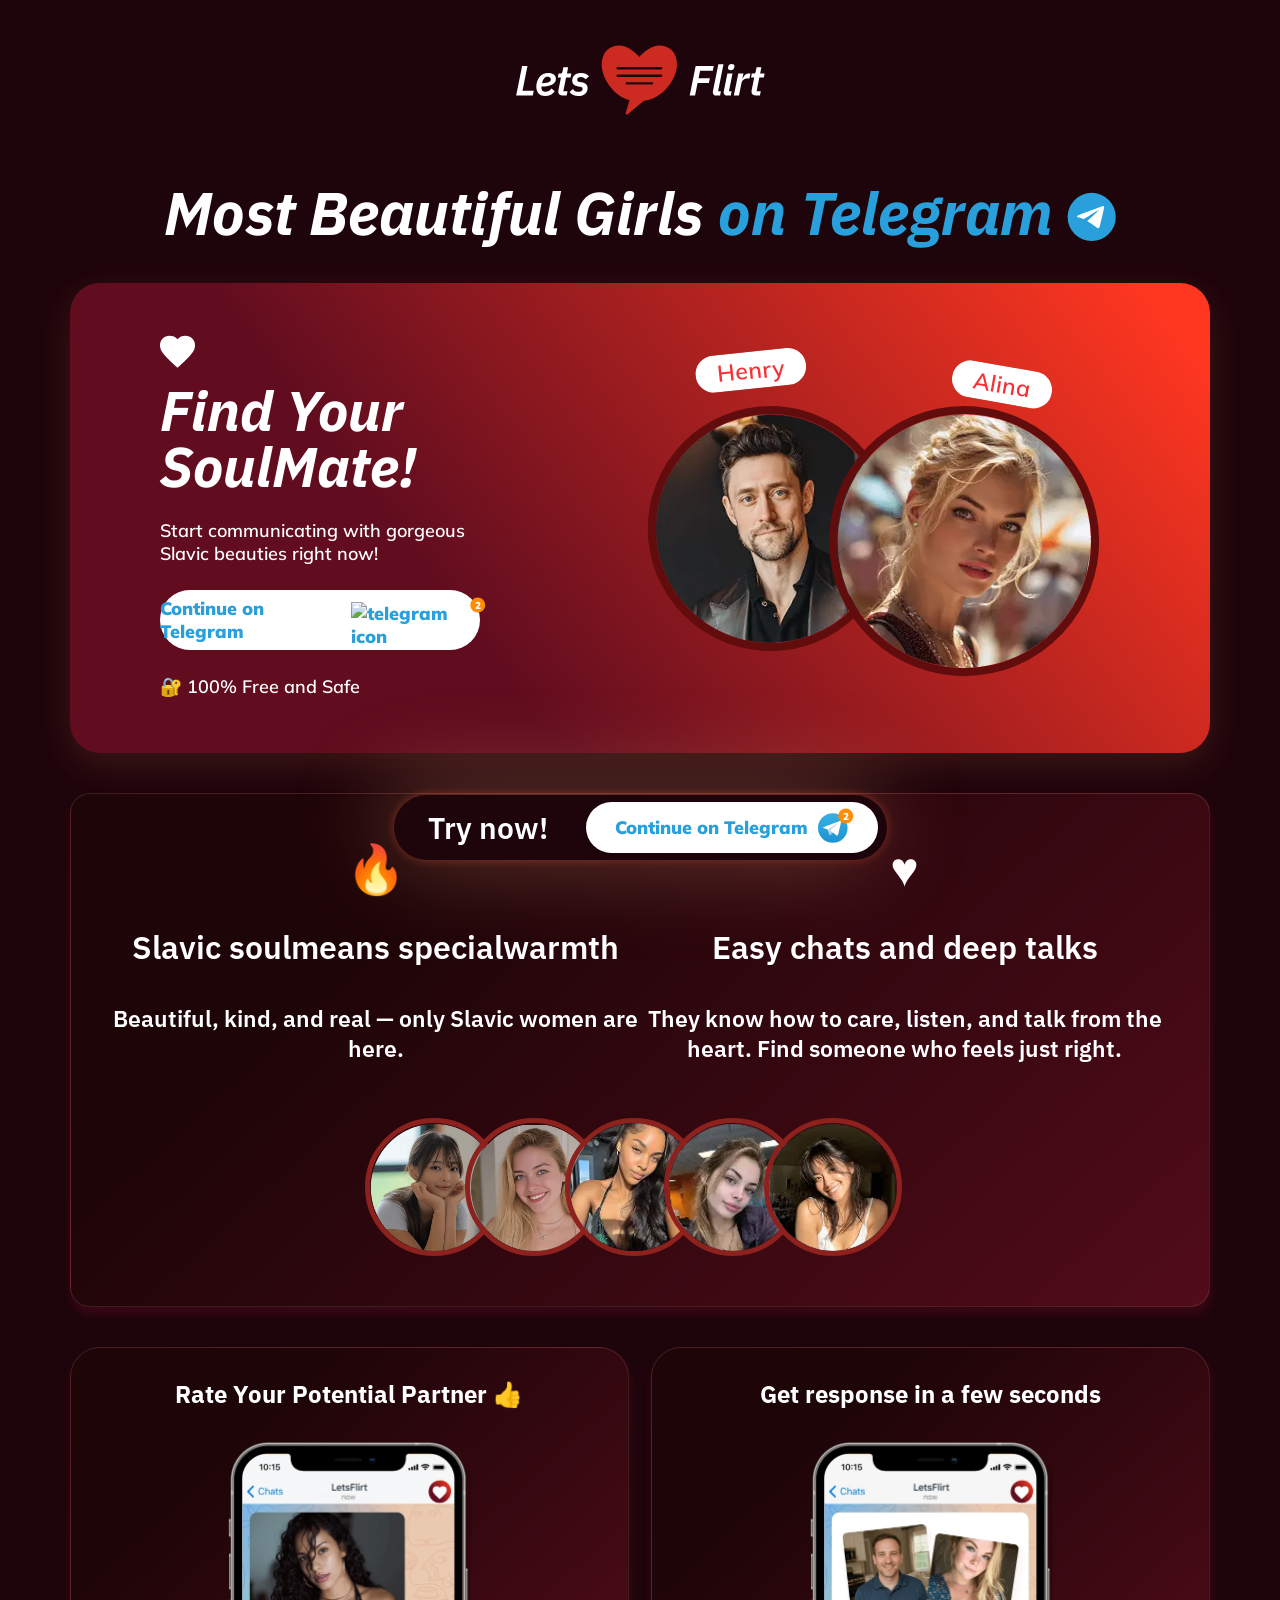
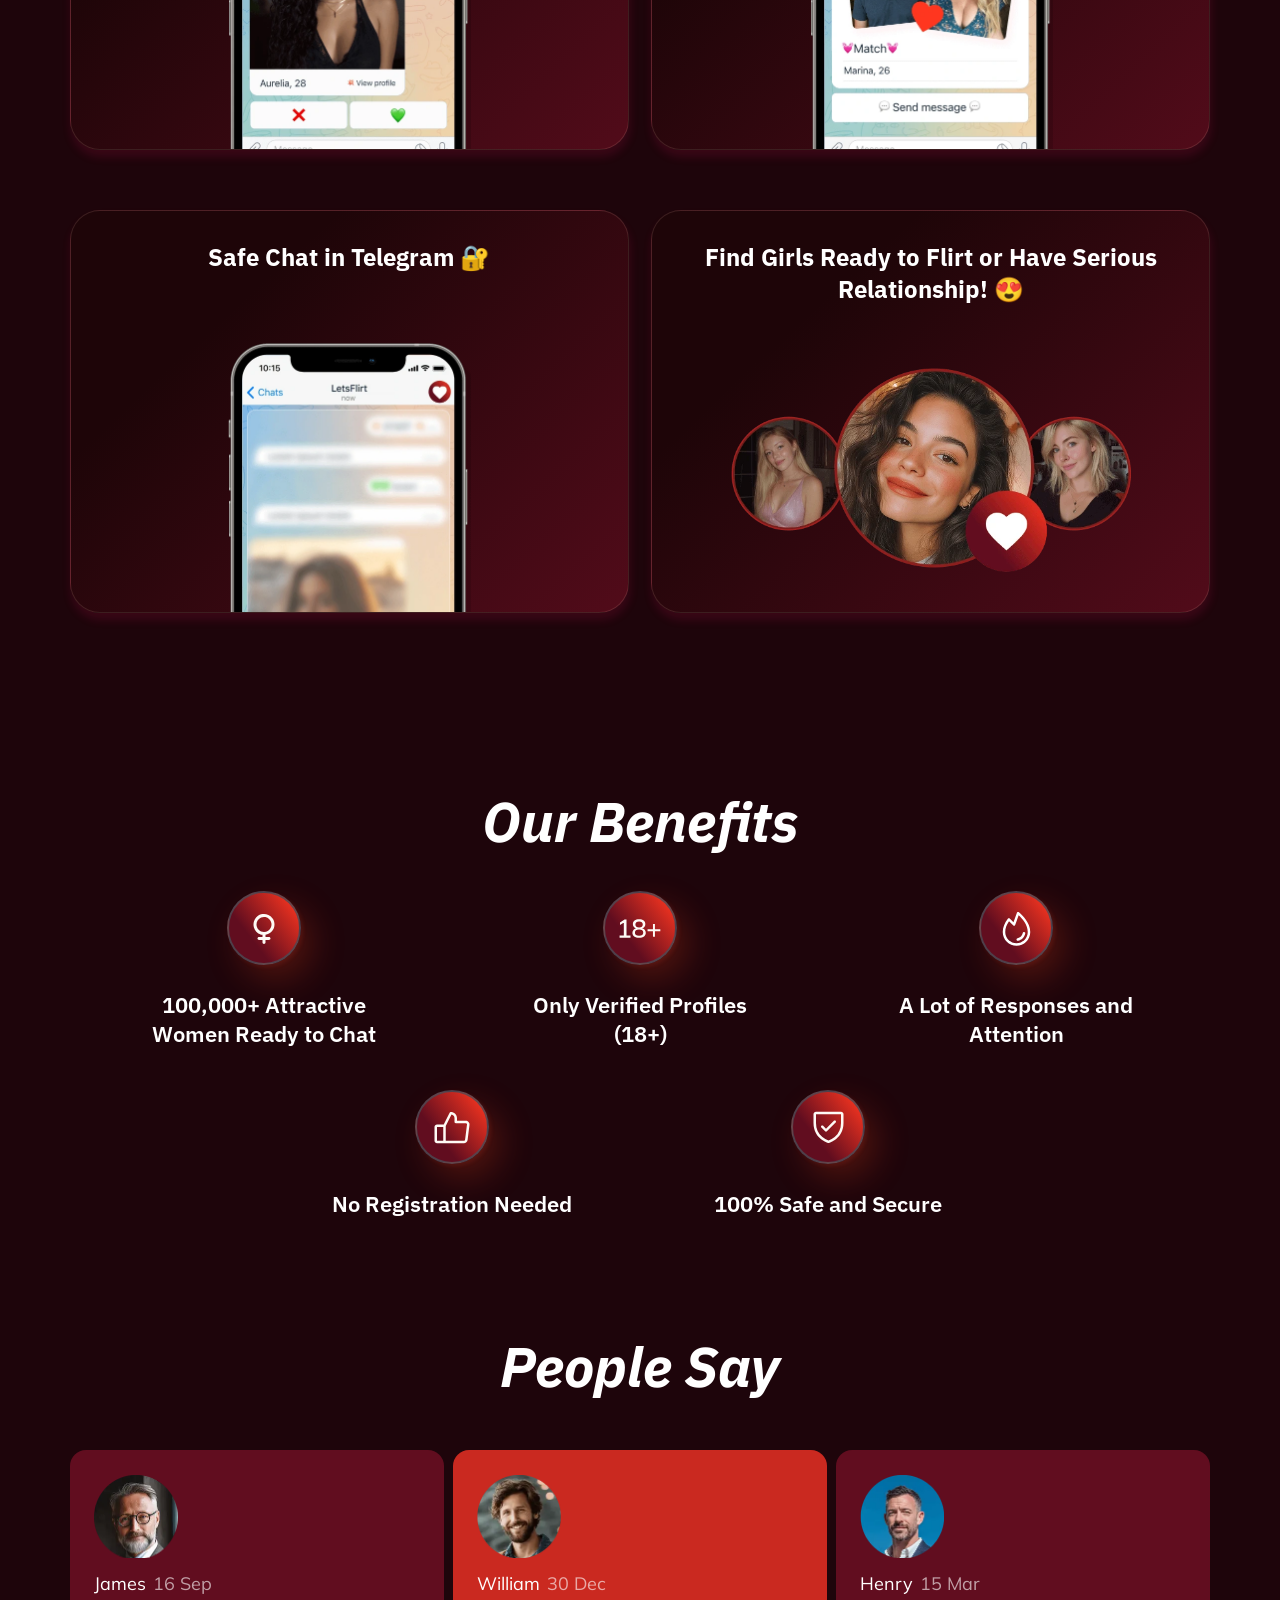
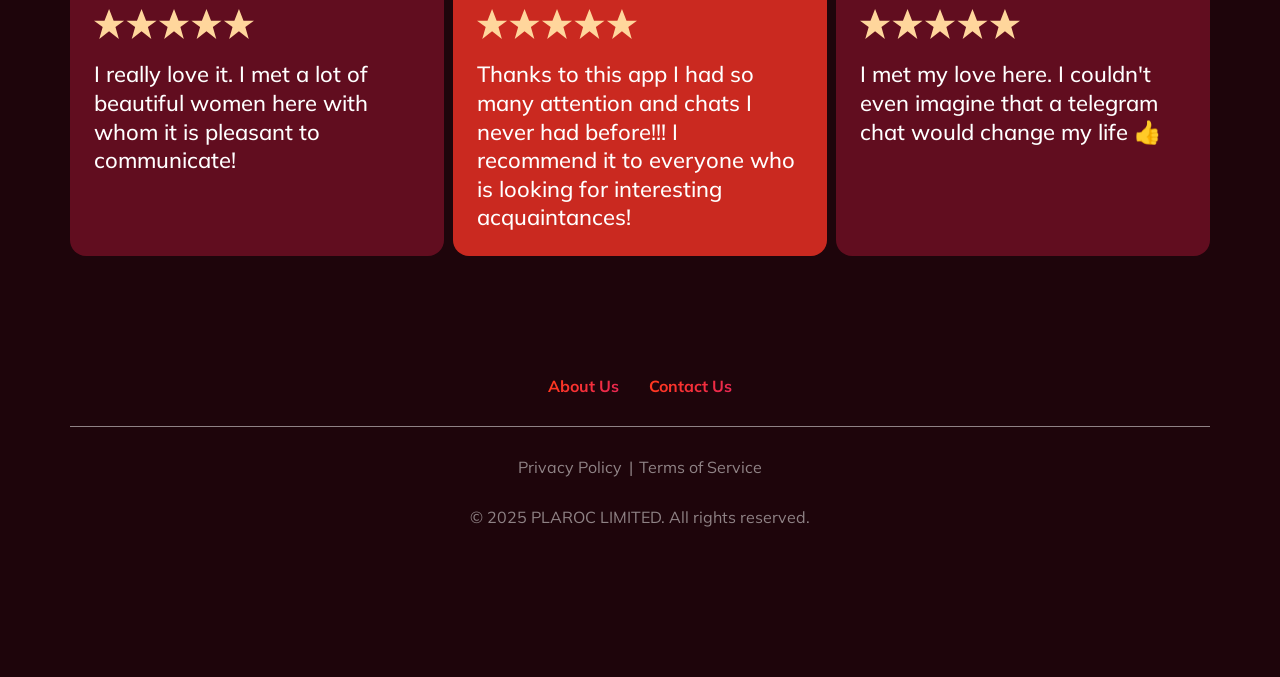
==== commit 5592baa3: "seo updates" ====
--- a/docs/index.html
+++ b/docs/index.html
@@ -20,8 +20,8 @@
 
 
 	<link rel="stylesheet" href="css/style.min.css">
-	<link rel="preload" as="image" href="img/photo1.png" />
-	<link rel="preload" as="image" href="img/photo2.png" />
+	<link rel="preload" as="image" href="img/photo1.webp" />
+	<link rel="preload" as="image" href="img/photo2.webp" />
 </head>
 <body>
 	<!-- start header -->
@@ -56,7 +56,7 @@
 								Henry
 							</div>
 							<img
-								 src="img/photo1.png" alt="flag" class="photo1 photo" loading="lazy">
+								 src="img/photo1.webp" alt="flag" class="photo1 photo" loading="lazy">
 	
 						</div>
 	
@@ -64,7 +64,7 @@
 							<div class="name-wrapper">
 								Alina
 							</div>
-							<img src="img/photo2-2.png" alt="photo" class="photo2 photo" loading="lazy">
+							<img src="img/photo2-2.webp" alt="photo" class="photo2 photo" loading="lazy">
 						</div>
 					</div>
 	
@@ -124,30 +124,22 @@
 	
 	
 						<div class="photo-l2"  >
-							<img  src="img/pl1.png" alt="James">
+							<img  src="img/pl1.webp" alt="James">
 						</div>
 						<div class="photo-l2" >
-							<img  src="img/pl2.png" alt="James">
+							<img  src="img/pl2.webp" alt="James">
 						</div>
 	
 						<div class="photo-l2"  >
-							<img  src="img/pl3.png" alt="James">
+							<img  src="img/pl3.webp" alt="James">
 						</div>
 						<div class="photo-l2"  >
-							<img  src="img/pl4.png" alt="James">
+							<img  src="img/pl4.webp" alt="James">
 						</div>
 						<div class="photo-l2"  >
-							<img  src="img/pl5.png" alt="James">
-						</div>
-	<!--					<img src="//d224c2dcr8pvve.cloudfront.net/static/latinoheart/img/pl1.png" alt="" class="photo-l" width="125" height="125">-->
-	
-	<!--					<img src="//d224c2dcr8pvve.cloudfront.net/static/latinoheart/img/pl2.png" alt="" class="photo-l" width="125" height="125">-->
-	
-	<!--					<img src="//d224c2dcr8pvve.cloudfront.net/static/latinoheart/img/pl3.png" alt="" class="photo-l" width="125" height="125">-->
-	
-	<!--					<img src="//d224c2dcr8pvve.cloudfront.net/static/latinoheart/img/pl4.png" alt="" class="photo-l" width="125" height="125">-->
-	
-	<!--					<img src="//d224c2dcr8pvve.cloudfront.net/static/latinoheart/img/pl5.png" alt="" class="photo-l" width="125" height="125">-->
+							<img  src="img/pl5.webp" alt="James">
+						</div>
+	
 					</div>
 	
 					<div class="text-image-section__item">
@@ -182,28 +174,28 @@
 							Rate Your Potential <br>
 							Partner 👍
 						</h3>
-						<img src="img/img1.png" alt="image" class="item__image" loading="lazy">
+						<img src="img/img1.webp" alt="image" class="item__image" loading="lazy">
 					</div>
 	
 					<div class="item">
 						<h3 class="h3">
 							Get response in a few seconds
 						</h3>
-						<img src="img/img2.png" alt="image" class="item__image" loading="lazy">
+						<img src="img/img2.webp" alt="image" class="item__image" loading="lazy">
 					</div>
 	
 					<div class="item">
 						<h3 class="h3">
 							Safe Chat in Telegram 🔐
 						</h3>
-						<img src="img/img3.png" alt="image" class="item__image item__image--lg" loading="lazy">
+						<img src="img/img3.webp" alt="image" class="item__image item__image--lg" loading="lazy">
 					</div>
 	
 					<div class="item item--lg">
 						<h3 class="h3">
 							Find Girls Ready to Flirt or Have Serious Relationship! 😍
 						</h3>
-						<img src="img/img4.png" alt="image" class="item__image item__image--lg" loading="lazy">
+						<img src="img/img4.webp" alt="image" class="item__image item__image--lg" loading="lazy">
 					</div>
 	
 				</div>
@@ -290,7 +282,7 @@
 	
 					<div class="review__item">
 						<div class="avatar">
-							<img src="img/r1.png" alt="James">
+							<img src="img/r1.webp" alt="James">
 						</div>
 	
 						<div class="review__author-wrapper">
@@ -316,7 +308,7 @@
 					<div class="review__item">
 	
 						<div class="avatar">
-							<img src="img/r2.png" alt="James">
+							<img src="img/r2.webp" alt="James">
 						</div>
 	
 						<div class="review__author-wrapper">
@@ -339,7 +331,7 @@
 	
 					<div class="review__item">
 						<div class="avatar">
-							<img src="img/r3.png" alt="James">
+							<img src="img/r3.webp" alt="James">
 						</div>
 	
 						<div class="review__author-wrapper">
--- a/docs/css/style.min.css
+++ b/docs/css/style.min.css
@@ -1 +1 @@
-body{font-family:"Mulish",sans-serif;font-size:4.29vw;color:#fff;font-weight:400;background:#1e050b;margin:0;padding:0}.body--secondary{background:#0e0b07}.container{width:91.957vw;margin-left:auto;margin-right:auto}.h1{text-align:center;font-size:9.7vw;font-style:italic;font-weight:700;line-height:1;margin-top:0;margin-bottom:0;font-family:"IBM Plex Sans",sans-serif}.h1 span{display:block;color:#29a0dc}h1{margin-top:0;margin-bottom:0}.h2{font-size:10.724vw;font-weight:700;font-style:italic;line-height:1;margin-top:0;margin-bottom:0;font-family:"IBM Plex Sans",sans-serif}p{font-size:4.826vw;font-weight:600;margin-top:0;margin-bottom:0}.button{background:#fff;display:-webkit-box;display:-ms-flexbox;display:flex;-webkit-box-align:center;-ms-flex-align:center;align-items:center;-webkit-box-pack:center;-ms-flex-pack:center;justify-content:center;width:74.531vw;height:13.673vw;margin-left:auto;margin-right:auto;border-radius:20vw;text-decoration:none;color:#29a0dc;font-weight:900;font-size:4.826vw;background:-webkit-gradient(linear, left top, left bottom, from(#6CC3FF), to(#0077B5));background:linear-gradient(to bottom, #6CC3FF, #0077B5);-webkit-box-shadow:0 4px 10px rgba(0,0,0,.2);box-shadow:0 4px 10px rgba(0,0,0,.2);color:#fff}.button__icon{margin-left:2vw;position:relative;top:.7vw}.button__icon img{width:8.043vw;height:8.043vw}.button__icon-num{position:absolute;top:0;right:0;background:#ff8c04;color:#fff;font-size:2.493vw;width:4.021vw;height:4.021vw;border-radius:50%;display:-webkit-box;display:-ms-flexbox;display:flex;-webkit-box-pack:center;-ms-flex-pack:center;justify-content:center;-webkit-box-align:center;-ms-flex-align:center;align-items:center;-webkit-transform:translateX(35%) translateY(-30%);-ms-transform:translateX(35%) translateY(-30%);transform:translateX(35%) translateY(-30%)}.h3{font-size:5.867vw;font-weight:800;text-align:center;margin-top:0;margin-bottom:0;font-family:"IBM Plex Sans",sans-serif}.button--white{background:#fff;color:#29a0dc;-webkit-box-shadow:none;box-shadow:none}.header{padding-top:7vw;padding-bottom:15.2vw}.logo{margin-left:auto;margin-right:auto;display:block;width:64vw}.logo img{width:100%}.main-screen__content{margin-top:27vw;border-radius:5.898vw;padding-bottom:6.971vw;text-align:center;padding-left:3.485vw;padding-right:3.485vw;background:linear-gradient(232.6deg, #FF3720 4.12%, #610D1F 66.97%);-webkit-box-shadow:0px 12px 34.2px rgba(191,93,66,.19);box-shadow:0px 12px 34.2px rgba(191,93,66,.19);border-radius:22px}.photos-row{display:-webkit-box;display:-ms-flexbox;display:flex;-webkit-box-pack:center;-ms-flex-pack:center;justify-content:center;position:relative;top:-6.667vw}.photo{-o-object-fit:cover;object-fit:cover;-o-object-position:center;object-position:center;border:1.771vw solid #610d0d;border-radius:50%}.photo1{width:39.142vw;height:39.142vw}.photo2{width:42.895vw;height:42.895vw}.photo-item--2{-webkit-transform:rotate(12.84deg) translateX(-8vw);-ms-transform:rotate(12.84deg) translateX(-8vw);transform:rotate(12.84deg) translateX(-8vw);position:relative}.photo-item--1{-webkit-transform:rotate(-6.72deg) translateX(8vw);-ms-transform:rotate(-6.72deg) translateX(8vw);transform:rotate(-6.72deg) translateX(8vw);position:relative}.photo-item--1 .name-wrapper{background:#f32e3e}.photo-item--2 .name-wrapper{background:#e4358d}.main-screen p{margin-top:4.29vw;margin-bottom:4.29vw}.main-screen__content-wrapper{margin-top:-5vw}.name-wrapper{position:absolute;top:0;left:50%;-webkit-transform:translateX(-53%) translateY(-150%);-ms-transform:translateX(-53%) translateY(-150%);transform:translateX(-53%) translateY(-150%);display:-webkit-box;display:-ms-flexbox;display:flex;white-space:nowrap;font-size:4.8vw;line-height:1;display:flex;-webkit-box-align:center;-ms-flex-align:center;align-items:center;padding-left:3vw;padding-right:3vw;padding-top:1vw;padding-bottom:1vw;border-radius:10vw}.name-wrapper img{width:4.8vw;height:auto;display:block;margin-left:1.333vw}.photo-item--2 .name-wrapper{background:#ff3620;-webkit-transform:translateX(-40%) translateY(-120%);-ms-transform:translateX(-40%) translateY(-120%);transform:translateX(-40%) translateY(-120%)}.items-section{padding-top:4.267vw;padding-bottom:10vw}.item{border-radius:5.333vw;margin-bottom:5.333vw;padding-top:6.667vw;padding-left:6.667vw;padding-right:6.667vw;border:1px solid rgba(240,182,169,.14);background:linear-gradient(137.55deg, #1E0508 27.03%, #610D1F 121.72%);-webkit-box-shadow:1px 7px 9.5px rgba(248,21,100,.13);box-shadow:1px 7px 9.5px rgba(248,21,100,.13)}.item__image{width:78vw;display:block;margin-left:auto;margin-right:auto;margin-top:3vw}.item--lg{padding-bottom:10.667vw}.item--lg .h3{margin-bottom:13.33vw}.button--orange{background:-webkit-gradient(linear, left top, left bottom, from(#EB7328), to(#940025));background:linear-gradient(#EB7328, #940025);color:#fff;width:100%}.benefits{text-align:center;padding-bottom:16vw}.benefits__icon-wrapper{width:16vw;height:16vw;border-radius:50%;display:-webkit-box;display:-ms-flexbox;display:flex;-webkit-box-pack:center;-ms-flex-pack:center;justify-content:center;-webkit-box-align:center;-ms-flex-align:center;align-items:center;margin-left:auto;margin-right:auto;margin-bottom:4.267vw;border:2px solid rgba(76,75,85,.8);background:linear-gradient(232.6deg, #FF3720 4.12%, #610D1F 66.97%),linear-gradient(135.19deg, #FF3720 15.85%, #EB2852 92.58%);-webkit-box-shadow:2px 2px 4px rgba(246,60,36,.13),12px 15px 34px rgba(247,71,32,.23);box-shadow:2px 2px 4px rgba(246,60,36,.13),12px 15px 34px rgba(247,71,32,.23)}.benefits__item{margin-top:8vw}.benefits__title{font-size:5.867vw;font-weight:600;font-family:"IBM Plex Sans",sans-serif}.review .h2{margin-bottom:8vw;text-align:center}.review__item{background:#610d1f;margin-top:1.867vw;border-radius:4.267vw;padding:8.533vw}.review__item:nth-child(even){background:#ca2920}.review__author-wrapper{display:-webkit-box;display:-ms-flexbox;display:flex;-webkit-box-align:center;-ms-flex-align:center;align-items:center}.review__author-wrapper img{width:14px;display:block;margin-right:2vw}.review__author{display:-webkit-box;display:-ms-flexbox;display:flex;-webkit-box-align:center;-ms-flex-align:center;align-items:center}.review__date{opacity:.6;margin-left:2vw}.review__text{font-size:5.867vw;margin-top:3vw;font-weight:500;line-height:1.3}.review__item-img{width:22.4vw;height:22.4vw}.stars-img{display:block;margin-top:1.87vw}.cta{text-align:center;padding-top:6.667vw}.cta .button{margin-top:6.4vw}.footer{padding-top:17.067vw;padding-bottom:25vw}.footer__link{display:block;text-decoration:none;text-align:center;padding-bottom:4.267vw;font-weight:700;background:linear-gradient(135.19deg, #FF3720 15.85%, #EB2852 92.58%);-webkit-background-clip:text;-webkit-text-fill-color:rgba(0,0,0,0);background-clip:text;text-fill-color:rgba(0,0,0,0)}.footer__bottom{display:-webkit-box;display:-ms-flexbox;display:flex;-webkit-box-align:center;-ms-flex-align:center;align-items:center;-webkit-box-pack:center;-ms-flex-pack:center;justify-content:center;opacity:.5;border-top:1px solid #fff;padding-top:7.2vw;margin-top:7.2vw;padding-bottom:4.27vw}.footer__bottom span{padding-left:.533vw;padding-right:.533vw}.footer__bottom-link{color:#fff;text-decoration:none}.footer__bottom-link:hover{color:#fff}.footer__copy{color:hsla(0,0%,100%,.5);text-align:center}.fixed-button-wrapper{position:fixed;bottom:0;left:0;width:100%;padding-bottom:2vw;z-index:99}.fixed-button-wrapper .button{width:100%}.get-vip .header{padding-bottom:29px;margin-bottom:37px;text-align:center;background:linear-gradient(232.6deg, #FF3720 4.12%, #610D1F 66.97%)}.get-vip .logo{display:block;margin-left:auto;margin-right:auto;text-decoration:none;width:100%;font-style:italic}.get-vip .logo img{width:55px}.get-vip .logo a{text-decoration:none;display:block}.get-vip h1{font-size:32px;color:#fff;text-decoration:none}.premium-wrapper h2{text-align:center;margin-top:0;margin-bottom:0;font-size:30px;font-weight:800;font-style:italic;line-height:1;margin-bottom:20px}.sub-title{text-align:center;font-size:18px;font-weight:600;margin-bottom:30px}.list-title{font-size:18px;font-weight:800;margin-bottom:16px}.premium__list{margin-left:0;padding-left:0;list-style:none;padding-bottom:120px}.premium__list li{font-size:18px;font-weight:600;padding-left:25px;padding-top:8px;padding-bottom:8px;position:relative}.premium__list li:before{content:"";position:absolute;top:12px;left:0;width:16px;height:16px;background-color:#e4354a;background-image:url("../img/tick.svg");background-repeat:no-repeat;background-position:center;border-radius:50%}.next-button-wrapper{position:fixed;bottom:32px;left:0;width:100%}.next-button-wrapper .button{width:91.467vw;border-radius:12px;background:linear-gradient(135.19deg, #E4358D 15.85%, #EB4528 92.58%),#e4354a;color:#fff;font-size:18px;height:82.8px}.next-button-wrapper .button a{color:#fff;text-decoration:none}.title-text{font-size:30px;line-height:1;font-weight:800;font-style:italic;margin-bottom:20px;display:block}.content__header-text{text-align:center;margin-left:auto;margin-right:auto}.content__header:nth-child(2){display:-webkit-box;display:-ms-flexbox;display:flex;-webkit-box-pack:center;-ms-flex-pack:center;justify-content:center}.content__header:nth-child(2) .content__header-text{background:#fff;color:#eb7328;font-size:18px;font-weight:900;padding:7px 16px;border-radius:30px;margin-bottom:30px}.content__header:nth-child(2) .content__header-text span{text-fill-color:rgba(0,0,0,0);background:linear-gradient(232.6deg, #FF3720 4.12%, #610D1F 66.97%);-webkit-background-clip:text;-webkit-text-fill-color:rgba(0,0,0,0);background-clip:text;text-fill-color:rgba(0,0,0,0)}.get-vip .item{background:#fff;border-radius:10px;padding:13px 16px;color:#0e0b07;position:relative;font-size:18px;font-weight:600;margin-bottom:28px}.get-vip .item .best-price{position:absolute;top:0;right:16px;background:#f16025;color:#fff;-webkit-transform:translateY(-50%);-ms-transform:translateY(-50%);transform:translateY(-50%);font-size:12px;font-weight:600;padding:5px 10px;padding-top:3px;padding-bottom:4px;border-radius:4px;line-height:1}.get-vip .item__footer{position:absolute;bottom:0;left:0;color:#fff;-webkit-transform:translateY(115%);-ms-transform:translateY(115%);transform:translateY(115%);font-size:12px}.get-vip .item__content-footer{display:-webkit-box;display:-ms-flexbox;display:flex;-webkit-box-pack:justify;-ms-flex-pack:justify;justify-content:space-between;margin-top:3px}.get-vip .items-list{margin-bottom:70px}.item__price{font-weight:700}.old-price{text-decoration:line-through}.get-vip .item.active{background:#fd3620;color:#fff}.get-vip .item.active .best-price{background:#fff;color:#f16025}.cancle-link{text-align:center;margin-left:auto;margin-right:auto;display:block;margin-top:23px;color:rgba(254,250,245,.5);font-weight:900;text-decoration:none}.payment-complete .premium__list{display:-webkit-box;display:-ms-flexbox;display:flex;-webkit-box-pack:justify;-ms-flex-pack:justify;justify-content:space-between;position:relative;padding-bottom:0}.payment-complete .premium__list li{padding:0;background:#fd3620;width:48%;text-align:center;-webkit-box-pack:center;-ms-flex-pack:center;justify-content:center;-webkit-box-align:center;-ms-flex-align:center;align-items:center;display:-webkit-box;display:-ms-flexbox;display:flex;height:143px;font-size:22px;font-weight:800;border-radius:8px}.payment-complete .premium__list li:before{display:none}.plus{width:40px;height:40px;background:#fff;border-radius:50%;position:absolute;top:50%;left:50%;-webkit-transform:translateY(-50%) translateX(-50%);-ms-transform:translateY(-50%) translateX(-50%);transform:translateY(-50%) translateX(-50%);z-index:2;color:#eb7328;display:-webkit-box;display:-ms-flexbox;display:flex;-webkit-box-pack:center;-ms-flex-pack:center;justify-content:center;-webkit-box-align:center;-ms-flex-align:center;align-items:center}.plus img{width:16px}.discount{display:-webkit-box;display:-ms-flexbox;display:flex;-webkit-box-pack:justify;-ms-flex-pack:justify;justify-content:space-between;-webkit-box-align:center;-ms-flex-align:center;align-items:center;width:100%;font-size:17px}.discount__value{display:-webkit-box;display:-ms-flexbox;display:flex;-webkit-box-align:center;-ms-flex-align:center;align-items:center;-webkit-box-pack:end;-ms-flex-pack:end;justify-content:flex-end;width:100%;font-size:18px}.discount__value .through{color:#fff;opacity:.5;text-decoration:line-through;margin-right:14px}.discount__value span{color:#eb7328}.title-m{text-align:center;font-size:18px;margin-bottom:23px}.terms-content{background:#fff;color:#000;font-size:16px;padding-top:60px;padding-bottom:80px}.terms-content p{font-size:16px;margin-bottom:15px}.get-vip .header{padding-top:var(--tg-content-safe-area-inset-top)}.get-vip .header.header--terms{margin-bottom:0}.sub-page__title{text-align:center;font-size:40px;font-weight:700;margin-bottom:30px}h3{font-size:26px}.agreement-btn{color:#fff;height:48px;margin-left:auto;margin-right:auto;width:200px;display:-webkit-box;display:-ms-flexbox;display:flex;-webkit-box-pack:center;-ms-flex-pack:center;justify-content:center;-webkit-box-align:center;-ms-flex-align:center;align-items:center;border-radius:50px;margin-top:50px;cursor:pointer;background:linear-gradient(232.6deg, #FF3720 4.12%, #610D1F 66.97%)}.agreement-btn.active{background:#1b8127}.agreement-btn.active:after{content:"✓";font-size:22px;font-weight:700;padding-left:15px}.cancle-link{font-size:18px}.next-button-wrapper .button a{width:100%;height:100%;display:-webkit-box;display:-ms-flexbox;display:flex;-webkit-box-pack:center;-ms-flex-pack:center;justify-content:center;-webkit-box-align:center;-ms-flex-align:center;align-items:center}.agreement-btn__wrapper{position:fixed;bottom:0;left:0;width:100%;padding-top:20px;padding-bottom:20px;background:-webkit-gradient(linear, left top, left bottom, from(rgba(255, 255, 255, 0.1)), to(white));background:linear-gradient(rgba(255, 255, 255, 0.1), white)}.benefits--secondary .benefits__icon-wrapper{background:linear-gradient(231.68deg, #940025 4.12%, #FF7700 66.97%);border:none;-webkit-box-shadow:2px 2px 4px rgba(246,60,36,.13),12px 15px 34px rgba(247,71,32,.23);box-shadow:2px 2px 4px rgba(246,60,36,.13),12px 15px 34px rgba(247,71,32,.23)}.review--secondary .review__item{background:#f16025}.review--secondary .review__item:nth-child(even){background:#ff3b25}.footer__menu--secondary{display:-webkit-box;display:-ms-flexbox;display:flex;-webkit-box-align:center;-ms-flex-align:center;align-items:center;-webkit-box-pack:center;-ms-flex-pack:center;justify-content:center}.footer__menu--secondary .footer__link{padding-bottom:0;color:#ffc079;background:linear-gradient(135.19deg, #FFC079 15.85%, #FFC079 92.58%);-webkit-background-clip:text;-webkit-text-fill-color:rgba(0,0,0,0);background-clip:text;text-fill-color:rgba(0,0,0,0)}.footer__menu--secondary .dot{width:2.5px;height:2.5px;background:#ffc079;border-radius:50%;display:block;margin-left:4.27vw;margin-right:4.27vw}.header--secondary{background:linear-gradient(135.19deg, #940025 15.85%, #EB7328 92.58%);border-bottom-right-radius:5.33vw;border-bottom-left-radius:5.33vw;padding-top:10.67vw;text-align:center}.logo--white{width:66.67vw}.header-secondary__content{margin-top:10.67vw;margin-bottom:9.07vw;display:-webkit-box;display:-ms-flexbox;display:flex;-webkit-box-pack:justify;-ms-flex-pack:justify;justify-content:space-between;height:37.6vw}.header-photo-item{width:20vw;height:20vw;background:#ff6f3f;padding:.8vw;border-radius:50%;display:-webkit-box;display:-ms-flexbox;display:flex;-webkit-box-pack:center;-ms-flex-pack:center;justify-content:center;-webkit-box-align:center;-ms-flex-align:center;align-items:center;-webkit-box-sizing:border-box;box-sizing:border-box;position:relative}.header-photo-item img{width:100%;height:100%;-o-object-fit:cover;object-fit:cover;-o-object-position:center;object-position:center;border-radius:50%}.header-photo-item:first-child,.header-photo-item:nth-child(2){display:none}.header-photo-item:nth-child(3){-ms-flex-item-align:center;align-self:center}.header-photo-item:nth-child(4){position:relative;top:9px}.header-photo-item:nth-child(5){-ms-flex-item-align:end;align-self:flex-end;width:28vw;height:28vw;padding:1.07vw;background:#ffb386}.header-photo-item:nth-child(6){-ms-flex-item-align:center;align-self:center}.header-photo-item:nth-child(7),.header-photo-item:nth-child(8){display:none}.header-photo-item__name{position:absolute;top:100%;left:50%;-webkit-transform:translateX(-50%) translateY(-80%);-ms-transform:translateX(-50%) translateY(-80%);transform:translateX(-50%) translateY(-80%);background:#fff;color:#940025;font-size:2.87vw;padding:.53vw 3.5vw;border-radius:10vw;font-weight:700}.header-photo-item__text{position:absolute;top:0;left:50%;-webkit-transform:translateX(-50%) translateY(-100%);-ms-transform:translateX(-50%) translateY(-100%);transform:translateX(-50%) translateY(-100%);min-width:26.67vw;height:8vw;font-size:3.2vw;background-image:url("../img/bable.svg");background-repeat:no-repeat;background-size:100%;color:#940025;font-weight:900;padding-top:.2vw}.button--secondary{margin-top:6.4vw}.header--secondary{padding-bottom:15vw}.users-list{display:-webkit-box;display:-ms-flexbox;display:flex;-webkit-box-align:center;-ms-flex-align:center;align-items:center;-webkit-box-pack:center;-ms-flex-pack:center;justify-content:center;margin-left:auto;margin-right:auto;-webkit-transform:translateY(-50%);-ms-transform:translateY(-50%);transform:translateY(-50%)}.user__item{width:13.5vw;height:13.5vw;min-width:12.53vw;margin-left:1vw;margin-right:1vw;background:#ffb963;border-radius:50%;-webkit-box-sizing:border-box;box-sizing:border-box;padding:2px;display:-webkit-box;display:-ms-flexbox;display:flex;-webkit-box-pack:center;-ms-flex-pack:center;justify-content:center;-webkit-box-align:center;-ms-flex-align:center;align-items:center;font-weight:700}.user__item img{width:100%;border:2px solid #fff;border-radius:50%;-webkit-box-sizing:border-box;box-sizing:border-box}.user__item--last{background:rgba(0,0,0,0);padding:.53vw;border:.53vw solid #ffb963}.user__item--last .user__item--content{width:100%;height:100%;background:#ffb963;border-radius:50%;display:-webkit-box;display:-ms-flexbox;display:flex;-webkit-box-pack:center;-ms-flex-pack:center;justify-content:center;-webkit-box-align:center;-ms-flex-align:center;align-items:center;font-size:3.48vw}.secondary-item{width:100%;height:90.4vw;position:relative;display:block;margin-bottom:4.27vw;padding:5.33vw 7.2vw;-webkit-box-sizing:border-box;box-sizing:border-box;display:-webkit-box;display:-ms-flexbox;display:flex;-webkit-box-align:end;-ms-flex-align:end;align-items:flex-end;text-decoration:none}.secondary-item .h3{position:relative;z-index:1;color:#fff;text-align:left;text-decoration:none}.secondary-item img{position:absolute;top:0;left:0;width:100%;height:100%;-o-object-fit:cover;object-fit:cover;-o-object-position:center;object-position:center}.items-section--secondary{padding-top:5vw}.fixed-button-wrapper .tg-blue,.fixed-title{display:none}.back-button{display:-webkit-box;display:-ms-flexbox;display:flex;-webkit-box-align:center;-ms-flex-align:center;align-items:center;margin-left:auto;margin-right:auto;border:1px solid hsla(0,0%,100%,.4);color:hsla(0,0%,100%,.9);text-decoration:none;padding:2.2vw 5.33vw;border-radius:10vw;font-size:4.8vw;line-height:1}.back-button img{width:2.17vw;display:inline-block;margin-right:3.88vw}.back-button__wrapper{display:-webkit-box;display:-ms-flexbox;display:flex;-webkit-box-pack:center;-ms-flex-pack:center;justify-content:center}.about__img-wrapper{border-radius:5.333vw;margin-bottom:6.4vw;margin-top:6.4vw;display:-webkit-box;display:-ms-flexbox;display:flex;-webkit-box-pack:center;-ms-flex-pack:center;justify-content:center;-webkit-box-align:end;-ms-flex-align:end;align-items:flex-end;padding-top:4vw;-webkit-box-shadow:1px 7px 9.5px rgba(248,21,100,.13);box-shadow:1px 7px 9.5px rgba(248,21,100,.13);border:1px solid #3e2a38;background:linear-gradient(137.55deg, #1E0508 27.03%, #610D1F 121.72%),linear-gradient(137.55deg, #191829 27.03%, #892237 121.72%);box-shadow:1px 7px 9.5px rgba(248,21,100,.13);border-radius:20px}.about__img{width:64.53vw;display:inline-block;margin-left:auto;margin-right:auto}.about{padding-top:32px}.about .h2{text-align:center;margin-bottom:16px}.about p{margin-bottom:2vw}.red{color:#ff3d52}.join-img{width:100%;margin-top:6.4vw;margin-bottom:6.4vw}.join-section{padding-top:12.8vw}.join-section .h2{text-align:center}.join-section .button--white{width:100%;margin-top:6.4vw}.contact-section p{text-align:center}.contact-section__title{font-size:5.87vw;text-align:center;font-weight:600;margin-bottom:10px}.contact-item{border-radius:5.33vw;display:-webkit-box;display:-ms-flexbox;display:flex;-webkit-box-align:center;-ms-flex-align:center;align-items:center;padding:6.4vw 5vw;border:1px solid #3e2a38;font-size:4.8vw;font-weight:800;color:#fff;font-weight:900;margin-bottom:4.27vw;background:linear-gradient(137.55deg, #1E0508 27.03%, #610D1F 121.72%);-webkit-box-shadow:1px 7px 9.5px rgba(248,21,100,.13);box-shadow:1px 7px 9.5px rgba(248,21,100,.13);border-radius:20px}.contact-item__icon{width:12.8vw;height:12.8vw;min-width:12.8vw;display:-webkit-box;display:-ms-flexbox;display:flex;-webkit-box-pack:center;-ms-flex-pack:center;justify-content:center;-webkit-box-align:center;-ms-flex-align:center;align-items:center;border-radius:50%;margin-right:16px;border:1px solid #3e2a38;background:linear-gradient(232.6deg, #FF3720 4.12%, #610D1F 66.97%);-webkit-box-shadow:1.6px 1.6px 3.2px rgba(246,60,36,.13),9.6px 12px 27.2px rgba(247,71,32,.23);box-shadow:1.6px 1.6px 3.2px rgba(246,60,36,.13),9.6px 12px 27.2px rgba(247,71,32,.23)}.contact-list{margin-bottom:10.67vw}.text-center{text-align:center}.orange{color:#ed7830}.mt-5{margin-bottom:6.4vw}.body--secondary .footer__menu{display:-webkit-box;display:-ms-flexbox;display:flex;-webkit-box-align:center;-ms-flex-align:center;align-items:center;-webkit-box-pack:center;-ms-flex-pack:center;justify-content:center}.body--secondary .footer a.footer__link{background:linear-gradient(135.19deg, #FFC079 15.85%, #FFC079 92.58%);-webkit-background-clip:text;-webkit-text-fill-color:rgba(0,0,0,0);background-clip:text;text-fill-color:rgba(0,0,0,0);padding-bottom:0}.body--secondary .footer-dot{width:.67vw;height:.67vw;border-radius:50%;background:rgba(255,192,121,.5);display:inline-block;margin-left:16px;margin-right:16px}.body--secondary .contact-item{background:linear-gradient(135.19deg, #940025 15.85%, #EB7328 92.58%),linear-gradient(137.55deg, #1D0A20 27.03%, #A62264 121.72%),linear-gradient(137.55deg, #191829 27.03%, #892237 121.72%);-webkit-box-shadow:1px 7px 9.5px rgba(248,21,100,.13);box-shadow:1px 7px 9.5px rgba(248,21,100,.13)}.body--secondary .contact-item__icon{background:#fff;border:none}.header-secondary__content{width:91.957vw;margin-left:auto;margin-right:auto}.header--secondary{position:relative}.header-bg{position:absolute;top:67vw;left:-19.9vw;width:34.67vw}.header-bg-2{width:23vw;position:absolute;top:55vw;right:-8vw}.main-screen p{font-size:4.267vw}.text-image-section{padding-top:4.267vw;padding-bottom:0vw}.text-image-section__content{padding:5.333vw 5vw 5vw;border-radius:5.333vw;border:1px solid rgba(240,182,169,.14);text-align:center;overflow:hidden;background:linear-gradient(137.55deg, #1E0508 27.03%, #610D1F 121.72%);-webkit-box-shadow:1px 7px 9.5px rgba(248,21,100,.13);box-shadow:1px 7px 9.5px rgba(248,21,100,.13)}.text-image__icon{font-size:48px;font-family:"IBM Plex Sans",sans-serif}.text-image-section__title{font-size:8.533vw;font-family:"IBM Plex Sans",sans-serif;font-weight:600;margin-bottom:5vw}.text-image-section__text{font-size:6.4vw;font-weight:600;font-family:"IBM Plex Sans",sans-serif}.photos-list{margin-top:11.733vw;margin-bottom:11.733vw;display:-webkit-box;display:-ms-flexbox;display:flex;-webkit-box-pack:center;-ms-flex-pack:center;justify-content:center}.photo-l{min-width:32vw;max-width:32vw;min-height:32vw;max-height:32vw;-o-object-fit:cover;object-fit:cover;-o-object-position:center;object-position:center;border-radius:50%;border:.8vw solid #8d211d;margin-left:-5vw}.photo-l:first-child{margin-left:0}.premium__list li:before{background-color:#fd3620}.next-button-wrapper .button a{border-radius:10px;background:linear-gradient(232.6deg, #FF3720 4.12%, #610D1F 66.97%)}.contact-item__icon{display:none}.contact-section .container p{margin-bottom:7vw;margin-top:7vw}.get-vip .logo{-webkit-transform:translateY(150%);-ms-transform:translateY(150%);transform:translateY(150%)}.get-vip .header{padding-bottom:100px}.avatar{width:22.4vw;height:22.4vw;margin-bottom:1.87vw}.avatar img{width:100%;height:100%;-o-object-fit:cover;object-fit:cover;-o-object-position:center;object-position:center}@media only screen and (max-width: 768px){.agreement-btn__wrapper .agreement-btn{width:90%}div.photo-l2{min-width:32vw;width:32vw;height:32vw;border-radius:50%;overflow:hidden;position:relative;border:.8vw solid #8d211d;margin-left:-8vw}div.photo-l2:first-child{margin-left:-1vw}div.photo-l2 img{width:100%;height:100%;min-height:100%;min-width:100%;-o-object-fit:cover;object-fit:cover;-o-object-position:center;object-position:center}}@media only screen and (min-width: 992px){.item--lg .h3{margin-bottom:0}.avatar{width:84px;height:84px;margin-bottom:0}div.photo-l2{min-width:10vw;width:10vw;height:10vw;border-radius:50%;overflow:hidden;position:relative;border:.4vw solid #8d211d;margin-left:-3vw}div.photo-l2:first-child{margin-left:-1vw}div.photo-l2 img{min-width:10vw;width:10vw;position:absolute;top:0;left:0;height:10vw;-o-object-fit:cover;object-fit:cover}.logo{width:250px}.fixed-button-wrapper{display:none}.header{padding-top:40px;padding-bottom:50px}.h1{font-size:60px}.h1 img{width:50px;position:relative;top:6px}.h2{font-size:56px}p{font-size:18px}.photos-row{top:0;width:50%}.main-screen__content{display:-webkit-box;display:-ms-flexbox;display:flex;-webkit-box-align:center;-ms-flex-align:center;align-items:center}.photo1{width:245px;height:245px}.photo2{width:270px;height:270px}.name-wrapper{font-size:23px;font-weight:600}.button{font-size:18px;width:320px;height:60px}.main-screen__content-wrapper{width:50%}.main-screen__content{margin-top:60px}.container{width:1140px;max-width:91.957vw}.main-screen__content-wrapper{margin-top:0}.main-screen__content{padding:30px}.name-wrapper{border:2px solid hsla(0,0%,100%,.3)}.button__icon img{width:30px;height:30px}.button__icon-num{font-size:10px;width:15px;height:15px}.main-screen p{margin-top:25px;margin-bottom:25px}.main-screen__content{border-radius:30px}.photo-item--1{-webkit-transform:translateX(13%) translateY(0) rotate(-6deg);-ms-transform:translateX(13%) translateY(0) rotate(-6deg);transform:translateX(13%) translateY(0) rotate(-6deg)}.photo-item--2{-webkit-transform:translateX(-13%) translateY(0) rotate(10deg);-ms-transform:translateX(-13%) translateY(0) rotate(10deg);transform:translateX(-13%) translateY(0) rotate(10deg)}.photo{border-width:8px;-webkit-box-sizing:border-box;box-sizing:border-box}.name-wrapper{padding:5px 20px}.name-wrapper img{width:20px;margin-left:5px}.photos-row{margin-top:60px;padding-right:50px}.main-screen__content-wrapper{width:350px;margin-left:auto;margin-right:auto;max-width:50%}.main-screen__content{margin-top:40px;-webkit-box-orient:horizontal;-webkit-box-direction:reverse;-ms-flex-direction:row-reverse;flex-direction:row-reverse}.button__icon{margin-left:10px;top:5px}.items-row{display:-webkit-box;display:-ms-flexbox;display:flex;-webkit-box-pack:justify;-ms-flex-pack:justify;justify-content:space-between;-ms-flex-wrap:wrap;flex-wrap:wrap}.items-row .item{width:49%;padding:30px;border-radius:30px;-webkit-box-sizing:border-box;box-sizing:border-box;margin-bottom:60px;padding-bottom:0;display:-webkit-box;display:-ms-flexbox;display:flex;-webkit-box-orient:vertical;-webkit-box-direction:normal;-ms-flex-direction:column;flex-direction:column;-webkit-box-pack:justify;-ms-flex-pack:justify;justify-content:space-between;overflow:hidden}.item__image{max-width:100%}.h3{font-size:24px}.items-section{padding-top:120px;padding-bottom:120px}.item__image{margin-top:24px}.item:nth-child(3) img{margin-bottom:0px;position:relative;top:38px}.item:nth-child(4){padding-bottom:40px;max-width:100%}.item:nth-child(4) img{width:400px;margin-left:auto;margin-right:auto}.benefits__list{display:-webkit-box;display:-ms-flexbox;display:flex;-ms-flex-wrap:wrap;flex-wrap:wrap;-webkit-box-pack:center;-ms-flex-pack:center;justify-content:center}.benefits__item{width:33%;margin-top:42px}.benefits__icon-wrapper{width:70px;height:70px;margin-bottom:25px}.benefits__title{font-size:22px}.benefits__icon-wrapper img{max-width:60%;max-height:60%}.benefits{padding-bottom:120px}.review .h2{margin-bottom:60px}.review__list{display:-webkit-box;display:-ms-flexbox;display:flex;-webkit-box-pack:justify;-ms-flex-pack:justify;justify-content:space-between}.review__item{width:32.8%;-webkit-box-sizing:border-box;box-sizing:border-box;padding:30px;border-radius:30px;margin-top:26px}.review__text{font-size:22px}.review__author-wrapper{font-size:18px;margin-top:14px}.review__text{margin-top:25px}.review .h2{margin-bottom:30px}.cta .button{margin-top:50px}.footer{padding-top:120px;font-size:16px}.footer__link{padding-bottom:0;margin-right:15px;margin-left:15px}.footer__menu{display:-webkit-box;display:-ms-flexbox;display:flex;-webkit-box-align:center;-ms-flex-align:center;align-items:center;-webkit-box-pack:center;-ms-flex-pack:center;justify-content:center}.footer__bottom{margin-top:30px;padding-top:30px;padding-bottom:30px}.footer__copy{text-align:center}.footer{padding-bottom:40px}.header--secondary{padding-top:30px}.header-secondary__content{margin-top:40px;margin-bottom:100px}.header-photo-item{width:12.15vw;min-width:12.15vw;height:12.15vw;padding:.56vw;margin:0 .6vw}.header-photo-item:first-child,.header-photo-item:nth-child(2){display:block;width:12.15vw;min-width:12.15vw;height:12.15vw}.header-photo-item:nth-child(3),.header-photo-item:nth-child(4){padding:.56vw;width:12.15vw;min-width:12.15vw;height:12.15vw}.header-photo-item:nth-child(5){width:17.92vw;min-width:17.92vw;height:17.92vw;padding:.63vw}.header-photo-item:nth-child(7),.header-photo-item:nth-child(8){display:block}.header-secondary__content{height:26vw;padding-top:2vw;padding-bottom:2vw}.header-photo-item__name{padding:5px 25px;font-size:20px}.header-photo-item__text{font-size:24px;min-width:215px;height:61px}.header-secondary__content{margin-top:90px;margin-bottom:80px}.button--secondary{margin-top:40px}.header--secondary{padding-bottom:115px}.user__item{width:100px;height:100px;min-width:100px}.user__item--last{padding:4px;border-width:4px}.user__item--last .user__item--content{font-size:22px}.user__item{padding:4px}.user__item img{border-width:4px}.secondary-items-list{display:-webkit-box;display:-ms-flexbox;display:flex;-webkit-box-pack:justify;-ms-flex-pack:justify;justify-content:space-between}.secondary-item{width:23%;height:300px;padding:10px 20px;-webkit-box-sizing:border-box;box-sizing:border-box;border-radius:15px;overflow:hidden}.items-section{padding-top:40px}.secondary-item{margin-bottom:50px}.secondary-item .h3{font-size:18px}.footer__menu--secondary .dot{margin-left:15px;margin-right:15px}.h1 span{display:inline-block}.main-screen__content-wrapper{text-align:left;margin-left:0}.main-screen__content-wrapper .button{margin-left:0}.main-screen .h2{font-size:56px}.main-screen__content{padding-left:90px}.photo-item--1 .name-wrapper,.photo-item--2 .name-wrapper{background:#fff;color:#f63036}.item__image{width:244px}.item .h3 br{display:none}.benefits__title{width:260px;margin-left:auto;margin-right:auto;max-width:100%}.review__item-img{width:84px;height:84px}.review__item{padding:24px;border-radius:16px;display:-webkit-box;display:-ms-flexbox;display:flex;-webkit-box-orient:vertical;-webkit-box-direction:normal;-ms-flex-direction:column;flex-direction:column;-webkit-box-align:start;-ms-flex-align:start;align-items:flex-start;-webkit-box-pack:start;-ms-flex-pack:start;justify-content:flex-start}.stars-img{margin-top:7px}.review__date{margin-left:7px}.review__text{margin-top:7px}.fixed-button-wrapper{display:block}.fixed-button-wrapper .container{-webkit-box-sizing:border-box;box-sizing:border-box;display:-webkit-box;display:-ms-flexbox;display:flex;-webkit-box-pack:justify;-ms-flex-pack:justify;justify-content:space-between;-webkit-box-align:center;-ms-flex-align:center;align-items:center;padding:7px 9px 7px 34px;width:493px;max-width:100%;background:#1e050b;color:#fff;border-radius:50px;font-size:30px;font-weight:600;-webkit-box-shadow:0px 0px 10px rgba(223,83,51,.43),-10px -5px 93.2px rgba(255,170,130,.37);box-shadow:0px 0px 10px rgba(223,83,51,.43),-10px -5px 93.2px rgba(255,170,130,.37)}.fixed-button-wrapper .container .button{width:292px;height:51px;margin-right:0;margin-left:0;background:#fff;color:#29a0dc}.fixed-title{font-size:30px;font-family:"IBM Plex Sans",sans-serif}.fixed-button-wrapper{padding-bottom:40px}.fixed-button-wrapper img{display:none}.fixed-button-wrapper .tg-blue{display:block}.fixed-button-wrapper .button__icon{top:0px}.footer{padding-bottom:150px}.fixed-title{display:block}.about .container{width:608px}.back-button{font-size:18px;padding:10px 21px}.back-button img{width:8.13px;margin-right:14.56px}.about__img-wrapper{margin-top:24px;margin-bottom:24px;border-radius:20px;padding-top:12px;border:1px solid #3e2a38}.about p{margin-bottom:5px}.about__img{width:244px}.join-section{padding-top:80px}.join-section .container{width:608px}.join-img{margin-top:42px;margin-bottom:24px}.join-section .button--white{margin-top:24px;width:292px}.contact-section__title{font-size:22px;margin-top:48px}.contact-item{font-size:18px;padding:24px;border-radius:20px;margin-bottom:16px}.contact-item__icon{width:48px;height:48px;min-width:48px}.contact-list{margin-bottom:48px}.mt-5{margin-bottom:42px}.body--secondary .footer-dot{width:2.5px;height:2.5px;margin-left:0px;margin-right:0px}.body--secondary .header--secondary .header-secondary__content{overflow:hidden;width:100%;-webkit-box-sizing:border-box;box-sizing:border-box;-webkit-box-pack:center;-ms-flex-pack:center;justify-content:center}.header-bg{width:386px;left:0;top:auto;bottom:0}.header--secondary{overflow:hidden}.header-bg-2{top:150px;right:-25px;width:300px}.secondary-item{width:49%;margin-bottom:20px}.secondary-items-list{-ms-flex-wrap:wrap;flex-wrap:wrap}.items-section--secondary .button{margin-top:40px}.main-screen p{font-size:18px}.text-image-section__title{font-size:32px}.text-image-section__title br{display:none}.text-image-section__text{font-size:23px;margin-left:auto;margin-right:auto}.photo-l{width:120px;height:120px;border-width:3px;margin-left:-20px}.text-image-section__content{display:-webkit-box;display:-ms-flexbox;display:flex;-ms-flex-wrap:wrap;flex-wrap:wrap}.text-image-section__item{width:50%}.text-image-section__item:first-child{-webkit-box-ordinal-group:2;-ms-flex-order:1;order:1}.text-image-section__item:last-child{-webkit-box-ordinal-group:3;-ms-flex-order:2;order:2}.photos-list{-webkit-box-ordinal-group:4;-ms-flex-order:3;order:3;margin-left:auto;margin-right:auto;margin-top:55px;margin-bottom:0}.text-image-section__content{border-radius:20px;padding:50px 40px}.text-image__icon{line-height:1;margin-bottom:34px}.text-image-section__title{margin-bottom:35px}.text-image-section{padding-top:40px}.stars-img{width:160px;margin-bottom:14px;margin-top:14px}.contact-item__icon{display:-webkit-box;display:-ms-flexbox;display:flex}.main-screen .h1 br{display:none}.contact-section .container p{margin-bottom:0px;margin-top:30px}}.premium-wrapper .sub-title{text-align:center;font-weight:800}.get-vip-photos{display:-webkit-box;display:-ms-flexbox;display:flex;-webkit-box-align:center;-ms-flex-align:center;align-items:center;-webkit-box-pack:center;-ms-flex-pack:center;justify-content:center;margin-bottom:12px;margin-top:10px}.get-vip-photos .get-vip-photo__item{-o-object-fit:cover;object-fit:cover;-o-object-position:center;object-position:center;border-radius:50%;overflow:hidden}.get-vip-photos .get-vip-photo__item:first-child{width:100px;height:100px;z-index:5}.get-vip-photos .get-vip-photo__item:nth-child(2){width:66px;height:66px;margin-left:-15px;z-index:4}.get-vip-photos .get-vip-photo__item:nth-child(2) img{-webkit-filter:blur(3px);filter:blur(3px)}.get-vip-photos .get-vip-photo__item:nth-child(3){width:66px;height:66px;margin-left:-15px;z-index:3}.get-vip-photos .get-vip-photo__item:nth-child(3) img{-webkit-filter:blur(3px);filter:blur(3px)}.get-vip-photos .get-vip-photo__item:nth-child(4){width:66px;height:66px;margin-left:-15px}.get-vip-photos .get-vip-photo__item:nth-child(4) img{-webkit-filter:blur(3px);filter:blur(3px)}+body{font-family:"Mulish",sans-serif;font-size:4.29vw;color:#fff;font-weight:400;background:#1e050b;margin:0;padding:0}.body--secondary{background:#0e0b07}.container{width:91.957vw;margin-left:auto;margin-right:auto}.h1{text-align:center;font-size:9.7vw;font-style:italic;font-weight:700;line-height:1;margin-top:0;margin-bottom:0;font-family:"IBM Plex Sans",sans-serif}.h1 span{display:block;color:#29a0dc}h1{margin-top:0;margin-bottom:0}.h2{font-size:10.724vw;font-weight:700;font-style:italic;line-height:1;margin-top:0;margin-bottom:0;font-family:"IBM Plex Sans",sans-serif}p{font-size:4.826vw;font-weight:600;margin-top:0;margin-bottom:0}.button{background:#fff;display:-webkit-box;display:-ms-flexbox;display:flex;-webkit-box-align:center;-ms-flex-align:center;align-items:center;-webkit-box-pack:center;-ms-flex-pack:center;justify-content:center;width:74.531vw;height:13.673vw;margin-left:auto;margin-right:auto;border-radius:20vw;text-decoration:none;color:#29a0dc;font-weight:900;font-size:4.826vw;background:-webkit-gradient(linear, left top, left bottom, from(#6CC3FF), to(#0077B5));background:linear-gradient(to bottom, #6CC3FF, #0077B5);-webkit-box-shadow:0 4px 10px rgba(0,0,0,.2);box-shadow:0 4px 10px rgba(0,0,0,.2);color:#fff}.button__icon{margin-left:2vw;position:relative;top:.7vw}.button__icon img{width:8.043vw;height:8.043vw}.button__icon-num{position:absolute;top:0;right:0;background:#ff8c04;color:#fff;font-size:2.493vw;width:4.021vw;height:4.021vw;border-radius:50%;display:-webkit-box;display:-ms-flexbox;display:flex;-webkit-box-pack:center;-ms-flex-pack:center;justify-content:center;-webkit-box-align:center;-ms-flex-align:center;align-items:center;-webkit-transform:translateX(35%) translateY(-30%);-ms-transform:translateX(35%) translateY(-30%);transform:translateX(35%) translateY(-30%)}.h3{font-size:5.867vw;font-weight:800;text-align:center;margin-top:0;margin-bottom:0;font-family:"IBM Plex Sans",sans-serif}.button--white{background:#fff;color:#29a0dc;-webkit-box-shadow:none;box-shadow:none}.header{padding-top:7vw;padding-bottom:15.2vw}.logo{margin-left:auto;margin-right:auto;display:block;width:64vw}.logo img{width:100%}.main-screen__content{margin-top:27vw;border-radius:5.898vw;padding-bottom:6.971vw;text-align:center;padding-left:3.485vw;padding-right:3.485vw;background:linear-gradient(232.6deg, #FF3720 4.12%, #610D1F 66.97%);-webkit-box-shadow:0px 12px 34.2px rgba(191,93,66,.19);box-shadow:0px 12px 34.2px rgba(191,93,66,.19);border-radius:22px}.photos-row{display:-webkit-box;display:-ms-flexbox;display:flex;-webkit-box-pack:center;-ms-flex-pack:center;justify-content:center;position:relative;top:-6.667vw}.photo{-o-object-fit:cover;object-fit:cover;-o-object-position:center;object-position:center;border:1.771vw solid #610d0d;border-radius:50%}.photo1{width:39.142vw;height:39.142vw}.photo2{width:42.895vw;height:42.895vw}.photo-item--2{-webkit-transform:rotate(12.84deg) translateX(-8vw);-ms-transform:rotate(12.84deg) translateX(-8vw);transform:rotate(12.84deg) translateX(-8vw);position:relative}.photo-item--1{-webkit-transform:rotate(-6.72deg) translateX(8vw);-ms-transform:rotate(-6.72deg) translateX(8vw);transform:rotate(-6.72deg) translateX(8vw);position:relative}.photo-item--1 .name-wrapper{background:#f32e3e}.photo-item--2 .name-wrapper{background:#e4358d}.main-screen p{margin-top:4.29vw;margin-bottom:4.29vw}.main-screen__content-wrapper{margin-top:-5vw}.name-wrapper{position:absolute;top:0;left:50%;-webkit-transform:translateX(-53%) translateY(-150%);-ms-transform:translateX(-53%) translateY(-150%);transform:translateX(-53%) translateY(-150%);display:-webkit-box;display:-ms-flexbox;display:flex;white-space:nowrap;font-size:4.8vw;line-height:1;display:flex;-webkit-box-align:center;-ms-flex-align:center;align-items:center;padding-left:3vw;padding-right:3vw;padding-top:1vw;padding-bottom:1vw;border-radius:10vw}.name-wrapper img{width:4.8vw;height:auto;display:block;margin-left:1.333vw}.photo-item--2 .name-wrapper{background:#ff3620;-webkit-transform:translateX(-40%) translateY(-120%);-ms-transform:translateX(-40%) translateY(-120%);transform:translateX(-40%) translateY(-120%)}.items-section{padding-top:4.267vw;padding-bottom:10vw}.item{border-radius:5.333vw;margin-bottom:5.333vw;padding-top:6.667vw;padding-left:6.667vw;padding-right:6.667vw;border:1px solid rgba(240,182,169,.14);background:linear-gradient(137.55deg, #1E0508 27.03%, #610D1F 121.72%);-webkit-box-shadow:1px 7px 9.5px rgba(248,21,100,.13);box-shadow:1px 7px 9.5px rgba(248,21,100,.13)}.item__image{width:78vw;display:block;margin-left:auto;margin-right:auto;margin-top:3vw}.item--lg{padding-bottom:10.667vw}.item--lg .h3{margin-bottom:13.33vw}.button--orange{background:-webkit-gradient(linear, left top, left bottom, from(#EB7328), to(#940025));background:linear-gradient(#EB7328, #940025);color:#fff;width:100%}.benefits{text-align:center;padding-bottom:16vw}.benefits__icon-wrapper{width:16vw;height:16vw;border-radius:50%;display:-webkit-box;display:-ms-flexbox;display:flex;-webkit-box-pack:center;-ms-flex-pack:center;justify-content:center;-webkit-box-align:center;-ms-flex-align:center;align-items:center;margin-left:auto;margin-right:auto;margin-bottom:4.267vw;border:2px solid rgba(76,75,85,.8);background:linear-gradient(232.6deg, #FF3720 4.12%, #610D1F 66.97%),linear-gradient(135.19deg, #FF3720 15.85%, #EB2852 92.58%);-webkit-box-shadow:2px 2px 4px rgba(246,60,36,.13),12px 15px 34px rgba(247,71,32,.23);box-shadow:2px 2px 4px rgba(246,60,36,.13),12px 15px 34px rgba(247,71,32,.23)}.benefits__item{margin-top:8vw}.benefits__title{font-size:5.867vw;font-weight:600;font-family:"IBM Plex Sans",sans-serif}.review .h2{margin-bottom:8vw;text-align:center}.review__item{background:#610d1f;margin-top:1.867vw;border-radius:4.267vw;padding:8.533vw}.review__item:nth-child(even){background:#ca2920}.review__author-wrapper{display:-webkit-box;display:-ms-flexbox;display:flex;-webkit-box-align:center;-ms-flex-align:center;align-items:center}.review__author-wrapper img{width:14px;display:block;margin-right:2vw}.review__author{display:-webkit-box;display:-ms-flexbox;display:flex;-webkit-box-align:center;-ms-flex-align:center;align-items:center}.review__date{opacity:.6;margin-left:2vw}.review__text{font-size:5.867vw;margin-top:3vw;font-weight:500;line-height:1.3}.review__item-img{width:22.4vw;height:22.4vw}.stars-img{display:block;margin-top:1.87vw}.cta{text-align:center;padding-top:6.667vw}.cta .button{margin-top:6.4vw}.footer{padding-top:17.067vw;padding-bottom:25vw}.footer__link{display:block;text-decoration:none;text-align:center;padding-bottom:4.267vw;font-weight:700;background:linear-gradient(135.19deg, #FF3720 15.85%, #EB2852 92.58%);-webkit-background-clip:text;-webkit-text-fill-color:rgba(0,0,0,0);background-clip:text;text-fill-color:rgba(0,0,0,0)}.footer__bottom{display:-webkit-box;display:-ms-flexbox;display:flex;-webkit-box-align:center;-ms-flex-align:center;align-items:center;-webkit-box-pack:center;-ms-flex-pack:center;justify-content:center;opacity:.5;border-top:1px solid #fff;padding-top:7.2vw;margin-top:7.2vw;padding-bottom:4.27vw}.footer__bottom span{padding-left:.533vw;padding-right:.533vw}.footer__bottom-link{color:#fff;text-decoration:none}.footer__bottom-link:hover{color:#fff}.footer__copy{color:hsla(0,0%,100%,.5);text-align:center}.fixed-button-wrapper{position:fixed;bottom:0;left:0;width:100%;padding-bottom:2vw;z-index:99}.fixed-button-wrapper .button{width:100%}.get-vip .header{padding-bottom:29px;margin-bottom:37px;text-align:center;background:linear-gradient(232.6deg, #FF3720 4.12%, #610D1F 66.97%)}.get-vip .logo{display:block;margin-left:auto;margin-right:auto;text-decoration:none;width:100%;font-style:italic}.get-vip .logo img{width:55px}.get-vip .logo a{text-decoration:none;display:block}.get-vip h1{font-size:32px;color:#fff;text-decoration:none}.premium-wrapper h2{text-align:center;margin-top:0;margin-bottom:0;font-size:30px;font-weight:800;font-style:italic;line-height:1;margin-bottom:20px}.sub-title{text-align:center;font-size:18px;font-weight:600;margin-bottom:30px}.list-title{font-size:18px;font-weight:800;margin-bottom:16px}.premium__list{margin-left:0;padding-left:0;list-style:none;padding-bottom:120px}.premium__list li{font-size:18px;font-weight:600;padding-left:25px;padding-top:8px;padding-bottom:8px;position:relative}.premium__list li:before{content:"";position:absolute;top:12px;left:0;width:16px;height:16px;background-color:#e4354a;background-image:url("../img/tick.svg");background-repeat:no-repeat;background-position:center;border-radius:50%}.next-button-wrapper{position:fixed;bottom:32px;left:0;width:100%}.next-button-wrapper .button{width:91.467vw;border-radius:12px;background:linear-gradient(135.19deg, #E4358D 15.85%, #EB4528 92.58%),#e4354a;color:#fff;font-size:18px;height:82.8px}.next-button-wrapper .button a{color:#fff;text-decoration:none}.title-text{font-size:30px;line-height:1;font-weight:800;font-style:italic;margin-bottom:20px;display:block}.content__header-text{text-align:center;margin-left:auto;margin-right:auto}.content__header:nth-child(2){display:-webkit-box;display:-ms-flexbox;display:flex;-webkit-box-pack:center;-ms-flex-pack:center;justify-content:center}.content__header:nth-child(2) .content__header-text{background:#fff;color:#eb7328;font-size:18px;font-weight:900;padding:7px 16px;border-radius:30px;margin-bottom:30px}.content__header:nth-child(2) .content__header-text span{text-fill-color:rgba(0,0,0,0);background:linear-gradient(232.6deg, #FF3720 4.12%, #610D1F 66.97%);-webkit-background-clip:text;-webkit-text-fill-color:rgba(0,0,0,0);background-clip:text;text-fill-color:rgba(0,0,0,0)}.get-vip .item{background:#fff;border-radius:10px;padding:13px 16px;color:#0e0b07;position:relative;font-size:18px;font-weight:600;margin-bottom:28px}.get-vip .item .best-price{position:absolute;top:0;right:16px;background:#f16025;color:#fff;-webkit-transform:translateY(-50%);-ms-transform:translateY(-50%);transform:translateY(-50%);font-size:12px;font-weight:600;padding:5px 10px;padding-top:3px;padding-bottom:4px;border-radius:4px;line-height:1}.get-vip .item__footer{position:absolute;bottom:0;left:0;color:#fff;-webkit-transform:translateY(115%);-ms-transform:translateY(115%);transform:translateY(115%);font-size:12px}.get-vip .item__content-footer{display:-webkit-box;display:-ms-flexbox;display:flex;-webkit-box-pack:justify;-ms-flex-pack:justify;justify-content:space-between;margin-top:3px}.get-vip .items-list{margin-bottom:70px}.item__price{font-weight:700}.old-price{text-decoration:line-through}.get-vip .item.active{background:#fd3620;color:#fff}.get-vip .item.active .best-price{background:#fff;color:#f16025}.cancle-link{text-align:center;margin-left:auto;margin-right:auto;display:block;margin-top:23px;color:rgba(254,250,245,.5);font-weight:900;text-decoration:none}.payment-complete .premium__list{display:-webkit-box;display:-ms-flexbox;display:flex;-webkit-box-pack:justify;-ms-flex-pack:justify;justify-content:space-between;position:relative;padding-bottom:0}.payment-complete .premium__list li{padding:0;background:#fd3620;width:48%;text-align:center;-webkit-box-pack:center;-ms-flex-pack:center;justify-content:center;-webkit-box-align:center;-ms-flex-align:center;align-items:center;display:-webkit-box;display:-ms-flexbox;display:flex;height:143px;font-size:22px;font-weight:800;border-radius:8px}.payment-complete .premium__list li:before{display:none}.plus{width:40px;height:40px;background:#fff;border-radius:50%;position:absolute;top:50%;left:50%;-webkit-transform:translateY(-50%) translateX(-50%);-ms-transform:translateY(-50%) translateX(-50%);transform:translateY(-50%) translateX(-50%);z-index:2;color:#eb7328;display:-webkit-box;display:-ms-flexbox;display:flex;-webkit-box-pack:center;-ms-flex-pack:center;justify-content:center;-webkit-box-align:center;-ms-flex-align:center;align-items:center}.plus img{width:16px}.discount{display:-webkit-box;display:-ms-flexbox;display:flex;-webkit-box-pack:justify;-ms-flex-pack:justify;justify-content:space-between;-webkit-box-align:center;-ms-flex-align:center;align-items:center;width:100%;font-size:17px}.discount__value{display:-webkit-box;display:-ms-flexbox;display:flex;-webkit-box-align:center;-ms-flex-align:center;align-items:center;-webkit-box-pack:end;-ms-flex-pack:end;justify-content:flex-end;width:100%;font-size:18px}.discount__value .through{color:#fff;opacity:.5;text-decoration:line-through;margin-right:14px}.discount__value span{color:#eb7328}.title-m{text-align:center;font-size:18px;margin-bottom:23px}.terms-content{background:#fff;color:#000;font-size:16px;padding-top:60px;padding-bottom:80px}.terms-content p{font-size:16px;margin-bottom:15px}.get-vip .header{padding-top:var(--tg-content-safe-area-inset-top)}.get-vip .header.header--terms{margin-bottom:0}.sub-page__title{text-align:center;font-size:40px;font-weight:700;margin-bottom:30px}h3{font-size:26px}.agreement-btn{color:#fff;height:48px;margin-left:auto;margin-right:auto;width:200px;display:-webkit-box;display:-ms-flexbox;display:flex;-webkit-box-pack:center;-ms-flex-pack:center;justify-content:center;-webkit-box-align:center;-ms-flex-align:center;align-items:center;border-radius:50px;margin-top:50px;cursor:pointer;background:linear-gradient(232.6deg, #FF3720 4.12%, #610D1F 66.97%)}.agreement-btn.active{background:#1b8127}.agreement-btn.active:after{content:"✓";font-size:22px;font-weight:700;padding-left:15px}.cancle-link{font-size:18px}.next-button-wrapper .button a{width:100%;height:100%;display:-webkit-box;display:-ms-flexbox;display:flex;-webkit-box-pack:center;-ms-flex-pack:center;justify-content:center;-webkit-box-align:center;-ms-flex-align:center;align-items:center}.agreement-btn__wrapper{position:fixed;bottom:0;left:0;width:100%;padding-top:20px;padding-bottom:20px;background:-webkit-gradient(linear, left top, left bottom, from(rgba(255, 255, 255, 0.1)), to(white));background:linear-gradient(rgba(255, 255, 255, 0.1), white)}.benefits--secondary .benefits__icon-wrapper{background:linear-gradient(231.68deg, #940025 4.12%, #FF7700 66.97%);border:none;-webkit-box-shadow:2px 2px 4px rgba(246,60,36,.13),12px 15px 34px rgba(247,71,32,.23);box-shadow:2px 2px 4px rgba(246,60,36,.13),12px 15px 34px rgba(247,71,32,.23)}.review--secondary .review__item{background:#f16025}.review--secondary .review__item:nth-child(even){background:#ff3b25}.footer__menu--secondary{display:-webkit-box;display:-ms-flexbox;display:flex;-webkit-box-align:center;-ms-flex-align:center;align-items:center;-webkit-box-pack:center;-ms-flex-pack:center;justify-content:center}.footer__menu--secondary .footer__link{padding-bottom:0;color:#ffc079;background:linear-gradient(135.19deg, #FFC079 15.85%, #FFC079 92.58%);-webkit-background-clip:text;-webkit-text-fill-color:rgba(0,0,0,0);background-clip:text;text-fill-color:rgba(0,0,0,0)}.footer__menu--secondary .dot{width:2.5px;height:2.5px;background:#ffc079;border-radius:50%;display:block;margin-left:4.27vw;margin-right:4.27vw}.header--secondary{background:linear-gradient(135.19deg, #940025 15.85%, #EB7328 92.58%);border-bottom-right-radius:5.33vw;border-bottom-left-radius:5.33vw;padding-top:10.67vw;text-align:center}.logo--white{width:66.67vw}.header-secondary__content{margin-top:10.67vw;margin-bottom:9.07vw;display:-webkit-box;display:-ms-flexbox;display:flex;-webkit-box-pack:justify;-ms-flex-pack:justify;justify-content:space-between;height:37.6vw}.header-photo-item{width:20vw;height:20vw;background:#ff6f3f;padding:.8vw;border-radius:50%;display:-webkit-box;display:-ms-flexbox;display:flex;-webkit-box-pack:center;-ms-flex-pack:center;justify-content:center;-webkit-box-align:center;-ms-flex-align:center;align-items:center;-webkit-box-sizing:border-box;box-sizing:border-box;position:relative}.header-photo-item img{width:100%;height:100%;-o-object-fit:cover;object-fit:cover;-o-object-position:center;object-position:center;border-radius:50%}.header-photo-item:first-child,.header-photo-item:nth-child(2){display:none}.header-photo-item:nth-child(3){-ms-flex-item-align:center;align-self:center}.header-photo-item:nth-child(4){position:relative;top:9px}.header-photo-item:nth-child(5){-ms-flex-item-align:end;align-self:flex-end;width:28vw;height:28vw;padding:1.07vw;background:#ffb386}.header-photo-item:nth-child(6){-ms-flex-item-align:center;align-self:center}.header-photo-item:nth-child(7),.header-photo-item:nth-child(8){display:none}.header-photo-item__name{position:absolute;top:100%;left:50%;-webkit-transform:translateX(-50%) translateY(-80%);-ms-transform:translateX(-50%) translateY(-80%);transform:translateX(-50%) translateY(-80%);background:#fff;color:#940025;font-size:2.87vw;padding:.53vw 3.5vw;border-radius:10vw;font-weight:700}.header-photo-item__text{position:absolute;top:0;left:50%;-webkit-transform:translateX(-50%) translateY(-100%);-ms-transform:translateX(-50%) translateY(-100%);transform:translateX(-50%) translateY(-100%);min-width:26.67vw;height:8vw;font-size:3.2vw;background-image:url("../img/bable.svg");background-repeat:no-repeat;background-size:100%;color:#940025;font-weight:900;padding-top:.2vw}.button--secondary{margin-top:6.4vw}.header--secondary{padding-bottom:15vw}.users-list{display:-webkit-box;display:-ms-flexbox;display:flex;-webkit-box-align:center;-ms-flex-align:center;align-items:center;-webkit-box-pack:center;-ms-flex-pack:center;justify-content:center;margin-left:auto;margin-right:auto;-webkit-transform:translateY(-50%);-ms-transform:translateY(-50%);transform:translateY(-50%)}.user__item{width:13.5vw;height:13.5vw;min-width:12.53vw;margin-left:1vw;margin-right:1vw;background:#ffb963;border-radius:50%;-webkit-box-sizing:border-box;box-sizing:border-box;padding:2px;display:-webkit-box;display:-ms-flexbox;display:flex;-webkit-box-pack:center;-ms-flex-pack:center;justify-content:center;-webkit-box-align:center;-ms-flex-align:center;align-items:center;font-weight:700}.user__item img{width:100%;border:2px solid #fff;border-radius:50%;-webkit-box-sizing:border-box;box-sizing:border-box}.user__item--last{background:rgba(0,0,0,0);padding:.53vw;border:.53vw solid #ffb963}.user__item--last .user__item--content{width:100%;height:100%;background:#ffb963;border-radius:50%;display:-webkit-box;display:-ms-flexbox;display:flex;-webkit-box-pack:center;-ms-flex-pack:center;justify-content:center;-webkit-box-align:center;-ms-flex-align:center;align-items:center;font-size:3.48vw}.secondary-item{width:100%;height:90.4vw;position:relative;display:block;margin-bottom:4.27vw;padding:5.33vw 7.2vw;-webkit-box-sizing:border-box;box-sizing:border-box;display:-webkit-box;display:-ms-flexbox;display:flex;-webkit-box-align:end;-ms-flex-align:end;align-items:flex-end;text-decoration:none}.secondary-item .h3{position:relative;z-index:1;color:#fff;text-align:left;text-decoration:none}.secondary-item img{position:absolute;top:0;left:0;width:100%;height:100%;-o-object-fit:cover;object-fit:cover;-o-object-position:center;object-position:center}.items-section--secondary{padding-top:5vw}.fixed-button-wrapper .tg-blue,.fixed-title{display:none}.back-button{display:-webkit-box;display:-ms-flexbox;display:flex;-webkit-box-align:center;-ms-flex-align:center;align-items:center;margin-left:auto;margin-right:auto;border:1px solid hsla(0,0%,100%,.4);color:hsla(0,0%,100%,.9);text-decoration:none;padding:2.2vw 5.33vw;border-radius:10vw;font-size:4.8vw;line-height:1}.back-button img{width:2.17vw;display:inline-block;margin-right:3.88vw}.back-button__wrapper{display:-webkit-box;display:-ms-flexbox;display:flex;-webkit-box-pack:center;-ms-flex-pack:center;justify-content:center}.about__img-wrapper{border-radius:5.333vw;margin-bottom:6.4vw;margin-top:6.4vw;display:-webkit-box;display:-ms-flexbox;display:flex;-webkit-box-pack:center;-ms-flex-pack:center;justify-content:center;-webkit-box-align:end;-ms-flex-align:end;align-items:flex-end;padding-top:4vw;-webkit-box-shadow:1px 7px 9.5px rgba(248,21,100,.13);box-shadow:1px 7px 9.5px rgba(248,21,100,.13);border:1px solid #3e2a38;background:linear-gradient(137.55deg, #1E0508 27.03%, #610D1F 121.72%),linear-gradient(137.55deg, #191829 27.03%, #892237 121.72%);box-shadow:1px 7px 9.5px rgba(248,21,100,.13);border-radius:20px}.about__img{width:64.53vw;display:inline-block;margin-left:auto;margin-right:auto}.about{padding-top:32px}.about .h2{text-align:center;margin-bottom:16px}.about p{margin-bottom:2vw}.red{color:#ff3d52}.join-img{width:100%;margin-top:6.4vw;margin-bottom:6.4vw}.join-section{padding-top:12.8vw}.join-section .h2{text-align:center}.join-section .button--white{width:100%;margin-top:6.4vw}.contact-section p{text-align:center}.contact-section__title{font-size:5.87vw;text-align:center;font-weight:600;margin-bottom:10px}.contact-item{border-radius:5.33vw;display:-webkit-box;display:-ms-flexbox;display:flex;-webkit-box-align:center;-ms-flex-align:center;align-items:center;padding:6.4vw 5vw;border:1px solid #3e2a38;font-size:4.8vw;font-weight:800;color:#fff;font-weight:900;margin-bottom:4.27vw;background:linear-gradient(137.55deg, #1E0508 27.03%, #610D1F 121.72%);-webkit-box-shadow:1px 7px 9.5px rgba(248,21,100,.13);box-shadow:1px 7px 9.5px rgba(248,21,100,.13);border-radius:20px}.contact-item__icon{width:12.8vw;height:12.8vw;min-width:12.8vw;display:-webkit-box;display:-ms-flexbox;display:flex;-webkit-box-pack:center;-ms-flex-pack:center;justify-content:center;-webkit-box-align:center;-ms-flex-align:center;align-items:center;border-radius:50%;margin-right:16px;border:1px solid #3e2a38;background:linear-gradient(232.6deg, #FF3720 4.12%, #610D1F 66.97%);-webkit-box-shadow:1.6px 1.6px 3.2px rgba(246,60,36,.13),9.6px 12px 27.2px rgba(247,71,32,.23);box-shadow:1.6px 1.6px 3.2px rgba(246,60,36,.13),9.6px 12px 27.2px rgba(247,71,32,.23)}.contact-list{margin-bottom:10.67vw}.text-center{text-align:center}.orange{color:#ed7830}.mt-5{margin-bottom:6.4vw}.body--secondary .footer__menu{display:-webkit-box;display:-ms-flexbox;display:flex;-webkit-box-align:center;-ms-flex-align:center;align-items:center;-webkit-box-pack:center;-ms-flex-pack:center;justify-content:center}.body--secondary .footer a.footer__link{background:linear-gradient(135.19deg, #FFC079 15.85%, #FFC079 92.58%);-webkit-background-clip:text;-webkit-text-fill-color:rgba(0,0,0,0);background-clip:text;text-fill-color:rgba(0,0,0,0);padding-bottom:0}.body--secondary .footer-dot{width:.67vw;height:.67vw;border-radius:50%;background:rgba(255,192,121,.5);display:inline-block;margin-left:16px;margin-right:16px}.body--secondary .contact-item{background:linear-gradient(135.19deg, #940025 15.85%, #EB7328 92.58%),linear-gradient(137.55deg, #1D0A20 27.03%, #A62264 121.72%),linear-gradient(137.55deg, #191829 27.03%, #892237 121.72%);-webkit-box-shadow:1px 7px 9.5px rgba(248,21,100,.13);box-shadow:1px 7px 9.5px rgba(248,21,100,.13)}.body--secondary .contact-item__icon{background:#fff;border:none}.header-secondary__content{width:91.957vw;margin-left:auto;margin-right:auto}.header--secondary{position:relative}.header-bg{position:absolute;top:67vw;left:-19.9vw;width:34.67vw}.header-bg-2{width:23vw;position:absolute;top:55vw;right:-8vw}.main-screen p{font-size:4.267vw}.text-image-section{padding-top:4.267vw;padding-bottom:0vw}.text-image-section__content{padding:5.333vw 5vw 5vw;border-radius:5.333vw;border:1px solid rgba(240,182,169,.14);text-align:center;overflow:hidden;background:linear-gradient(137.55deg, #1E0508 27.03%, #610D1F 121.72%);-webkit-box-shadow:1px 7px 9.5px rgba(248,21,100,.13);box-shadow:1px 7px 9.5px rgba(248,21,100,.13)}.text-image__icon{font-size:48px;font-family:"IBM Plex Sans",sans-serif}.text-image-section__title{font-size:8.533vw;font-family:"IBM Plex Sans",sans-serif;font-weight:600;margin-bottom:5vw}.text-image-section__text{font-size:6.4vw;font-weight:600;font-family:"IBM Plex Sans",sans-serif}.photos-list{margin-top:11.733vw;margin-bottom:11.733vw;display:-webkit-box;display:-ms-flexbox;display:flex;-webkit-box-pack:center;-ms-flex-pack:center;justify-content:center}.photo-l{min-width:32vw;max-width:32vw;min-height:32vw;max-height:32vw;-o-object-fit:cover;object-fit:cover;-o-object-position:center;object-position:center;border-radius:50%;border:.8vw solid #8d211d;margin-left:-5vw}.photo-l:first-child{margin-left:0}.premium__list li:before{background-color:#fd3620}.next-button-wrapper .button a{border-radius:10px;background:linear-gradient(232.6deg, #FF3720 4.12%, #610D1F 66.97%)}.contact-item__icon{display:none}.contact-section .container p{margin-bottom:7vw;margin-top:7vw}.get-vip .header{padding-top:40px;padding-bottom:40px}.get-vip.fullscreen .logo{-webkit-transform:translateY(130%);-ms-transform:translateY(130%);transform:translateY(130%)}.get-vip.fullscreen .header{padding-top:var(--tg-content-safe-area-inset-top);padding-top:56px;padding-bottom:70px}.avatar{width:22.4vw;height:22.4vw;margin-bottom:1.87vw}.avatar img{width:100%;height:100%;-o-object-fit:cover;object-fit:cover;-o-object-position:center;object-position:center}@media only screen and (max-width: 768px){.agreement-btn__wrapper .agreement-btn{width:90%}div.photo-l2{min-width:32vw;width:32vw;height:32vw;border-radius:50%;overflow:hidden;position:relative;border:.8vw solid #8d211d;margin-left:-8vw}div.photo-l2:first-child{margin-left:-1vw}div.photo-l2 img{width:100%;height:100%;min-height:100%;min-width:100%;-o-object-fit:cover;object-fit:cover;-o-object-position:center;object-position:center}}@media only screen and (min-width: 992px){.item--lg .h3{margin-bottom:0}.avatar{width:84px;height:84px;margin-bottom:0}div.photo-l2{min-width:10vw;width:10vw;height:10vw;border-radius:50%;overflow:hidden;position:relative;border:.4vw solid #8d211d;margin-left:-3vw}div.photo-l2:first-child{margin-left:-1vw}div.photo-l2 img{min-width:10vw;width:10vw;position:absolute;top:0;left:0;height:10vw;-o-object-fit:cover;object-fit:cover}.logo{width:250px}.fixed-button-wrapper{display:none}.header{padding-top:40px;padding-bottom:50px}.h1{font-size:60px}.h1 img{width:50px;position:relative;top:6px}.h2{font-size:56px}p{font-size:18px}.photos-row{top:0;width:50%}.main-screen__content{display:-webkit-box;display:-ms-flexbox;display:flex;-webkit-box-align:center;-ms-flex-align:center;align-items:center}.photo1{width:245px;height:245px}.photo2{width:270px;height:270px}.name-wrapper{font-size:23px;font-weight:600}.button{font-size:18px;width:320px;height:60px}.main-screen__content-wrapper{width:50%}.main-screen__content{margin-top:60px}.container{width:1140px;max-width:91.957vw}.main-screen__content-wrapper{margin-top:0}.main-screen__content{padding:30px}.name-wrapper{border:2px solid hsla(0,0%,100%,.3)}.button__icon img{width:30px;height:30px}.button__icon-num{font-size:10px;width:15px;height:15px}.main-screen p{margin-top:25px;margin-bottom:25px}.main-screen__content{border-radius:30px}.photo-item--1{-webkit-transform:translateX(13%) translateY(0) rotate(-6deg);-ms-transform:translateX(13%) translateY(0) rotate(-6deg);transform:translateX(13%) translateY(0) rotate(-6deg)}.photo-item--2{-webkit-transform:translateX(-13%) translateY(0) rotate(10deg);-ms-transform:translateX(-13%) translateY(0) rotate(10deg);transform:translateX(-13%) translateY(0) rotate(10deg)}.photo{border-width:8px;-webkit-box-sizing:border-box;box-sizing:border-box}.name-wrapper{padding:5px 20px}.name-wrapper img{width:20px;margin-left:5px}.photos-row{margin-top:60px;padding-right:50px}.main-screen__content-wrapper{width:350px;margin-left:auto;margin-right:auto;max-width:50%}.main-screen__content{margin-top:40px;-webkit-box-orient:horizontal;-webkit-box-direction:reverse;-ms-flex-direction:row-reverse;flex-direction:row-reverse}.button__icon{margin-left:10px;top:5px}.items-row{display:-webkit-box;display:-ms-flexbox;display:flex;-webkit-box-pack:justify;-ms-flex-pack:justify;justify-content:space-between;-ms-flex-wrap:wrap;flex-wrap:wrap}.items-row .item{width:49%;padding:30px;border-radius:30px;-webkit-box-sizing:border-box;box-sizing:border-box;margin-bottom:60px;padding-bottom:0;display:-webkit-box;display:-ms-flexbox;display:flex;-webkit-box-orient:vertical;-webkit-box-direction:normal;-ms-flex-direction:column;flex-direction:column;-webkit-box-pack:justify;-ms-flex-pack:justify;justify-content:space-between;overflow:hidden}.item__image{max-width:100%}.h3{font-size:24px}.items-section{padding-top:120px;padding-bottom:120px}.item__image{margin-top:24px}.item:nth-child(3) img{margin-bottom:0px;position:relative;top:38px}.item:nth-child(4){padding-bottom:40px;max-width:100%}.item:nth-child(4) img{width:400px;margin-left:auto;margin-right:auto}.benefits__list{display:-webkit-box;display:-ms-flexbox;display:flex;-ms-flex-wrap:wrap;flex-wrap:wrap;-webkit-box-pack:center;-ms-flex-pack:center;justify-content:center}.benefits__item{width:33%;margin-top:42px}.benefits__icon-wrapper{width:70px;height:70px;margin-bottom:25px}.benefits__title{font-size:22px}.benefits__icon-wrapper img{max-width:60%;max-height:60%}.benefits{padding-bottom:120px}.review .h2{margin-bottom:60px}.review__list{display:-webkit-box;display:-ms-flexbox;display:flex;-webkit-box-pack:justify;-ms-flex-pack:justify;justify-content:space-between}.review__item{width:32.8%;-webkit-box-sizing:border-box;box-sizing:border-box;padding:30px;border-radius:30px;margin-top:26px}.review__text{font-size:22px}.review__author-wrapper{font-size:18px;margin-top:14px}.review__text{margin-top:25px}.review .h2{margin-bottom:30px}.cta .button{margin-top:50px}.footer{padding-top:120px;font-size:16px}.footer__link{padding-bottom:0;margin-right:15px;margin-left:15px}.footer__menu{display:-webkit-box;display:-ms-flexbox;display:flex;-webkit-box-align:center;-ms-flex-align:center;align-items:center;-webkit-box-pack:center;-ms-flex-pack:center;justify-content:center}.footer__bottom{margin-top:30px;padding-top:30px;padding-bottom:30px}.footer__copy{text-align:center}.footer{padding-bottom:40px}.header--secondary{padding-top:30px}.header-secondary__content{margin-top:40px;margin-bottom:100px}.header-photo-item{width:12.15vw;min-width:12.15vw;height:12.15vw;padding:.56vw;margin:0 .6vw}.header-photo-item:first-child,.header-photo-item:nth-child(2){display:block;width:12.15vw;min-width:12.15vw;height:12.15vw}.header-photo-item:nth-child(3),.header-photo-item:nth-child(4){padding:.56vw;width:12.15vw;min-width:12.15vw;height:12.15vw}.header-photo-item:nth-child(5){width:17.92vw;min-width:17.92vw;height:17.92vw;padding:.63vw}.header-photo-item:nth-child(7),.header-photo-item:nth-child(8){display:block}.header-secondary__content{height:26vw;padding-top:2vw;padding-bottom:2vw}.header-photo-item__name{padding:5px 25px;font-size:20px}.header-photo-item__text{font-size:24px;min-width:215px;height:61px}.header-secondary__content{margin-top:90px;margin-bottom:80px}.button--secondary{margin-top:40px}.header--secondary{padding-bottom:115px}.user__item{width:100px;height:100px;min-width:100px}.user__item--last{padding:4px;border-width:4px}.user__item--last .user__item--content{font-size:22px}.user__item{padding:4px}.user__item img{border-width:4px}.secondary-items-list{display:-webkit-box;display:-ms-flexbox;display:flex;-webkit-box-pack:justify;-ms-flex-pack:justify;justify-content:space-between}.secondary-item{width:23%;height:300px;padding:10px 20px;-webkit-box-sizing:border-box;box-sizing:border-box;border-radius:15px;overflow:hidden}.items-section{padding-top:40px}.secondary-item{margin-bottom:50px}.secondary-item .h3{font-size:18px}.footer__menu--secondary .dot{margin-left:15px;margin-right:15px}.h1 span{display:inline-block}.main-screen__content-wrapper{text-align:left;margin-left:0}.main-screen__content-wrapper .button{margin-left:0}.main-screen .h2{font-size:56px}.main-screen__content{padding-left:90px}.photo-item--1 .name-wrapper,.photo-item--2 .name-wrapper{background:#fff;color:#f63036}.item__image{width:244px}.item .h3 br{display:none}.benefits__title{width:260px;margin-left:auto;margin-right:auto;max-width:100%}.review__item-img{width:84px;height:84px}.review__item{padding:24px;border-radius:16px;display:-webkit-box;display:-ms-flexbox;display:flex;-webkit-box-orient:vertical;-webkit-box-direction:normal;-ms-flex-direction:column;flex-direction:column;-webkit-box-align:start;-ms-flex-align:start;align-items:flex-start;-webkit-box-pack:start;-ms-flex-pack:start;justify-content:flex-start}.stars-img{margin-top:7px}.review__date{margin-left:7px}.review__text{margin-top:7px}.fixed-button-wrapper{display:block}.fixed-button-wrapper .container{-webkit-box-sizing:border-box;box-sizing:border-box;display:-webkit-box;display:-ms-flexbox;display:flex;-webkit-box-pack:justify;-ms-flex-pack:justify;justify-content:space-between;-webkit-box-align:center;-ms-flex-align:center;align-items:center;padding:7px 9px 7px 34px;width:493px;max-width:100%;background:#1e050b;color:#fff;border-radius:50px;font-size:30px;font-weight:600;-webkit-box-shadow:0px 0px 10px rgba(223,83,51,.43),-10px -5px 93.2px rgba(255,170,130,.37);box-shadow:0px 0px 10px rgba(223,83,51,.43),-10px -5px 93.2px rgba(255,170,130,.37)}.fixed-button-wrapper .container .button{width:292px;height:51px;margin-right:0;margin-left:0;background:#fff;color:#29a0dc}.fixed-title{font-size:30px;font-family:"IBM Plex Sans",sans-serif}.fixed-button-wrapper{padding-bottom:40px}.fixed-button-wrapper img{display:none}.fixed-button-wrapper .tg-blue{display:block}.fixed-button-wrapper .button__icon{top:0px}.footer{padding-bottom:150px}.fixed-title{display:block}.about .container{width:608px}.back-button{font-size:18px;padding:10px 21px}.back-button img{width:8.13px;margin-right:14.56px}.about__img-wrapper{margin-top:24px;margin-bottom:24px;border-radius:20px;padding-top:12px;border:1px solid #3e2a38}.about p{margin-bottom:5px}.about__img{width:244px}.join-section{padding-top:80px}.join-section .container{width:608px}.join-img{margin-top:42px;margin-bottom:24px}.join-section .button--white{margin-top:24px;width:292px}.contact-section__title{font-size:22px;margin-top:48px}.contact-item{font-size:18px;padding:24px;border-radius:20px;margin-bottom:16px}.contact-item__icon{width:48px;height:48px;min-width:48px}.contact-list{margin-bottom:48px}.mt-5{margin-bottom:42px}.body--secondary .footer-dot{width:2.5px;height:2.5px;margin-left:0px;margin-right:0px}.body--secondary .header--secondary .header-secondary__content{overflow:hidden;width:100%;-webkit-box-sizing:border-box;box-sizing:border-box;-webkit-box-pack:center;-ms-flex-pack:center;justify-content:center}.header-bg{width:386px;left:0;top:auto;bottom:0}.header--secondary{overflow:hidden}.header-bg-2{top:150px;right:-25px;width:300px}.secondary-item{width:49%;margin-bottom:20px}.secondary-items-list{-ms-flex-wrap:wrap;flex-wrap:wrap}.items-section--secondary .button{margin-top:40px}.main-screen p{font-size:18px}.text-image-section__title{font-size:32px}.text-image-section__title br{display:none}.text-image-section__text{font-size:23px;margin-left:auto;margin-right:auto}.photo-l{width:120px;height:120px;border-width:3px;margin-left:-20px}.text-image-section__content{display:-webkit-box;display:-ms-flexbox;display:flex;-ms-flex-wrap:wrap;flex-wrap:wrap}.text-image-section__item{width:50%}.text-image-section__item:first-child{-webkit-box-ordinal-group:2;-ms-flex-order:1;order:1}.text-image-section__item:last-child{-webkit-box-ordinal-group:3;-ms-flex-order:2;order:2}.photos-list{-webkit-box-ordinal-group:4;-ms-flex-order:3;order:3;margin-left:auto;margin-right:auto;margin-top:55px;margin-bottom:0}.text-image-section__content{border-radius:20px;padding:50px 40px}.text-image__icon{line-height:1;margin-bottom:34px}.text-image-section__title{margin-bottom:35px}.text-image-section{padding-top:40px}.stars-img{width:160px;margin-bottom:14px;margin-top:14px}.contact-item__icon{display:-webkit-box;display:-ms-flexbox;display:flex}.main-screen .h1 br{display:none}.contact-section .container p{margin-bottom:0px;margin-top:30px}}.premium-wrapper .sub-title{text-align:center;font-weight:800}.get-vip-photos{display:-webkit-box;display:-ms-flexbox;display:flex;-webkit-box-align:center;-ms-flex-align:center;align-items:center;-webkit-box-pack:center;-ms-flex-pack:center;justify-content:center;margin-bottom:12px;margin-top:10px}.get-vip-photos .get-vip-photo__item{-o-object-fit:cover;object-fit:cover;-o-object-position:center;object-position:center;border-radius:50%;overflow:hidden}.get-vip-photos .get-vip-photo__item:first-child{width:100px;height:100px;z-index:5}.get-vip-photos .get-vip-photo__item:nth-child(2){width:66px;height:66px;margin-left:-15px;z-index:4}.get-vip-photos .get-vip-photo__item:nth-child(2) img{-webkit-filter:blur(3px);filter:blur(3px)}.get-vip-photos .get-vip-photo__item:nth-child(3){width:66px;height:66px;margin-left:-15px;z-index:3}.get-vip-photos .get-vip-photo__item:nth-child(3) img{-webkit-filter:blur(3px);filter:blur(3px)}.get-vip-photos .get-vip-photo__item:nth-child(4){width:66px;height:66px;margin-left:-15px}.get-vip-photos .get-vip-photo__item:nth-child(4) img{-webkit-filter:blur(3px);filter:blur(3px)}@media only screen and (max-height: 700px){.get-vip .header{padding-top:15px;padding-bottom:15px;margin-bottom:15px}.get-vip .header .logo{-webkit-transform:translateY(0);-ms-transform:translateY(0);transform:translateY(0)}.get-vip.fullscreen .logo{-webkit-transform:translateY(15%);-ms-transform:translateY(15%);transform:translateY(15%)}.get-vip.fullscreen .header{padding-top:var(--tg-content-safe-area-inset-top);padding-bottom:15px}.get-vip h1{font-size:26px}.title-text{font-size:28px}.content__header:nth-child(2) .content__header-text{font-size:16px;margin-bottom:20px}.title-text{margin-bottom:15px}.get-vip .item{padding-top:10px;padding-bottom:10px}}@media only screen and (max-height: 600px){.get-vip .header{display:none}.get-vip .content.wrapper,.get-vip .content.premium-wrapper{padding-top:15px}.get-vip .title-text{line-height:1}}
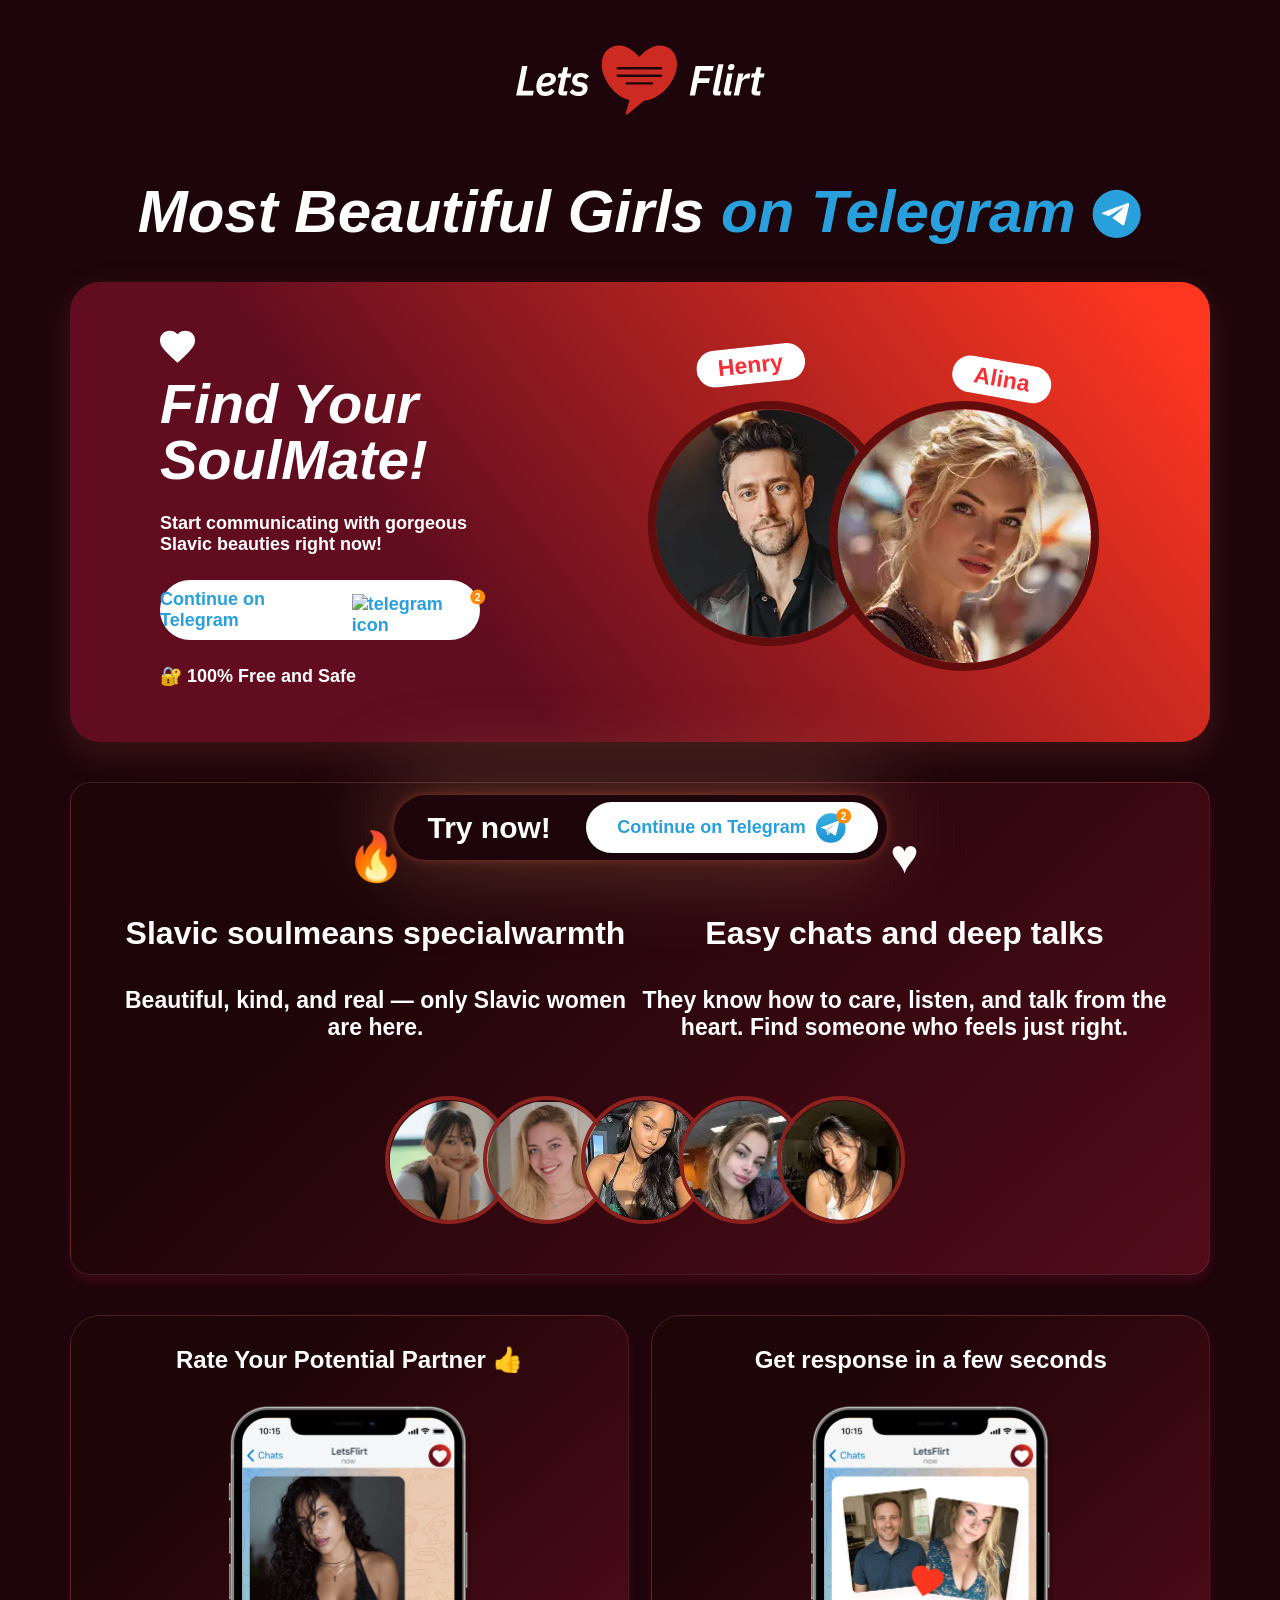
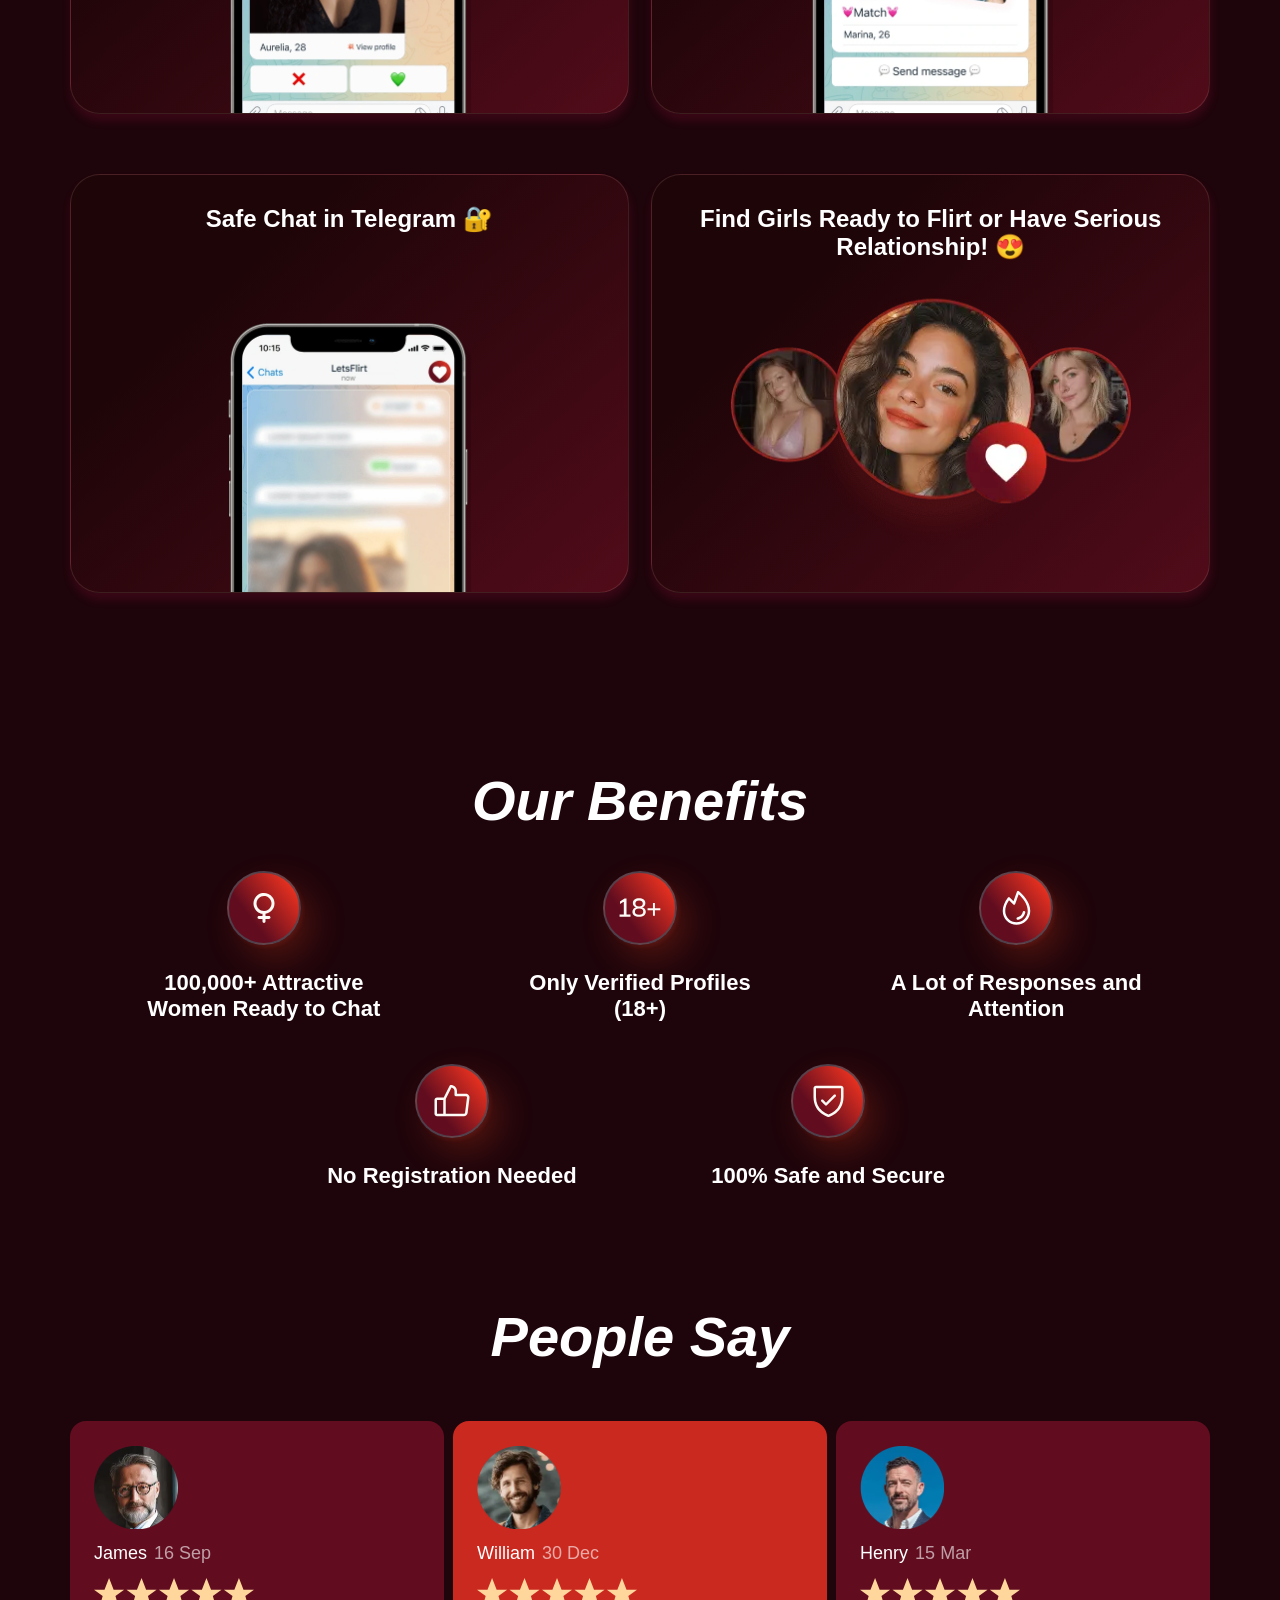
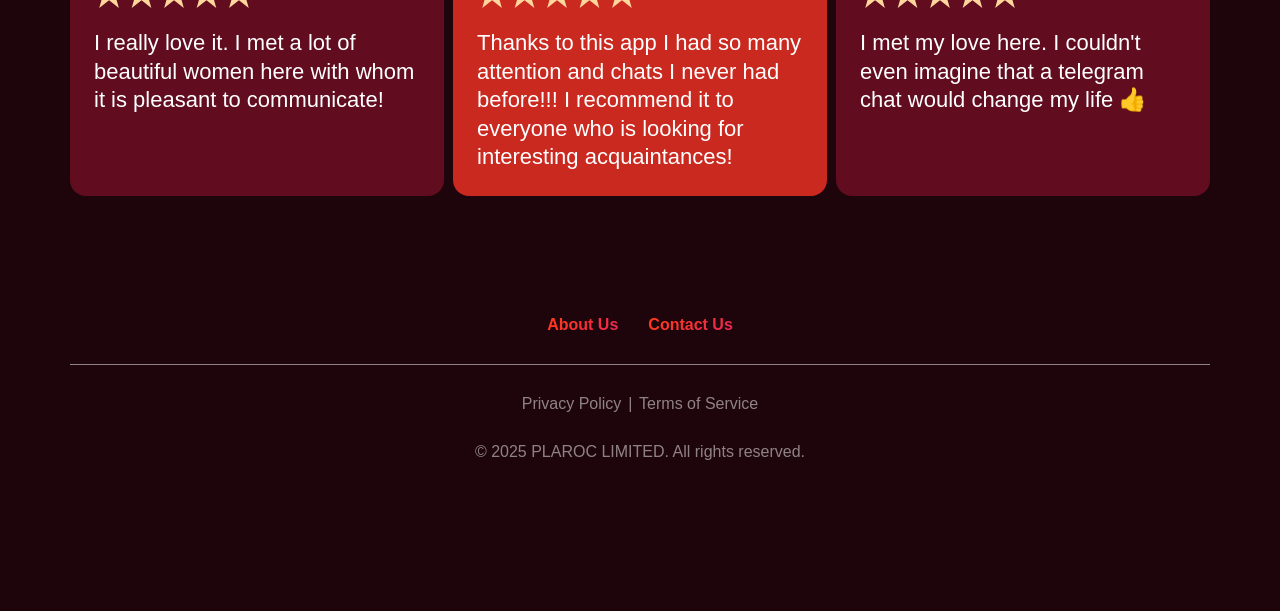
==== commit 6eddb5e1: "fonts" ====
--- a/docs/index.html
+++ b/docs/index.html
@@ -7,21 +7,16 @@
 	<title>Latinoheartmatch</title>
 	<meta name="description" content="LatinoHeartMatch">
 <meta name="keywords" content="LatinoHeartMatch">
-<!-- Preconnect для шрифтов -->
-<link rel="preconnect" href="https://fonts.googleapis.com">
-<link rel="preconnect" href="https://fonts.gstatic.com" crossorigin>
 
-<!-- Preload для конкретных woff2-файлов -->
-<link rel="preload" as="font" type="font/woff2" href="https://fonts.gstatic.com/s/ibmplexsans/v16/IBMPlexSans-Regular.woff2" crossorigin>
-<link rel="preload" as="font" type="font/woff2" href="https://fonts.gstatic.com/s/mulish/v12/Mulish-Regular.woff2" crossorigin>
+<link rel="preload" as="image" href="img/photo1.webp" fetchpriority="high">
+	<link rel="preload" as="image" href="img/photo2-2.webp" fetchpriority="high">
+	<link rel="preload" as="style" href="css/style.min.css">
 
-<!-- Основная Google Fonts CSS -->
-<link href="https://fonts.googleapis.com/css2?family=IBM+Plex+Sans:ital,wght@0,100..700;1,100..700&family=Mulish:ital,wght@0,200..1000;1,200..1000&display=swap" rel="stylesheet">
 
 
 	<link rel="stylesheet" href="css/style.min.css">
-	<link rel="preload" as="image" href="img/photo1.webp" />
-	<link rel="preload" as="image" href="img/photo2.webp" />
+	<link rel="preload" as="image" href="img/photo1.webp" fetchpriority="high" />
+	<link rel="preload" as="image" href="img/photo2-2.webp" fetchpriority="high" />
 </head>
 <body>
 	<!-- start header -->
@@ -36,6 +31,7 @@
 		</header>
 		<!-- end header -->
 	
+		<main>
 		<!-- start main screen -->
 		<section class="main-screen">
 			<div class="container">
@@ -56,7 +52,7 @@
 								Henry
 							</div>
 							<img
-								 src="img/photo1.webp" alt="flag" class="photo1 photo" loading="lazy">
+								 src="img/photo1.webp" alt="flag" class="photo1 photo" fetchpriority="high" decoding="async">
 	
 						</div>
 	
@@ -64,7 +60,7 @@
 							<div class="name-wrapper">
 								Alina
 							</div>
-							<img src="img/photo2-2.webp" alt="photo" class="photo2 photo" loading="lazy">
+							<img src="img/photo2-2.webp" alt="photo" class="photo2 photo" fetchpriority="high" decoding="async">
 						</div>
 					</div>
 	
@@ -357,7 +353,7 @@
 		<!-- end review section -->
 	
 	
-	
+	</main>
 		<!-- start footer -->
 		<footer class="footer">
 			<div class="container">
--- a/docs/css/style.min.css
+++ b/docs/css/style.min.css
@@ -1 +1 @@
-body{font-family:"Mulish",sans-serif;font-size:4.29vw;color:#fff;font-weight:400;background:#1e050b;margin:0;padding:0}.body--secondary{background:#0e0b07}.container{width:91.957vw;margin-left:auto;margin-right:auto}.h1{text-align:center;font-size:9.7vw;font-style:italic;font-weight:700;line-height:1;margin-top:0;margin-bottom:0;font-family:"IBM Plex Sans",sans-serif}.h1 span{display:block;color:#29a0dc}h1{margin-top:0;margin-bottom:0}.h2{font-size:10.724vw;font-weight:700;font-style:italic;line-height:1;margin-top:0;margin-bottom:0;font-family:"IBM Plex Sans",sans-serif}p{font-size:4.826vw;font-weight:600;margin-top:0;margin-bottom:0}.button{background:#fff;display:-webkit-box;display:-ms-flexbox;display:flex;-webkit-box-align:center;-ms-flex-align:center;align-items:center;-webkit-box-pack:center;-ms-flex-pack:center;justify-content:center;width:74.531vw;height:13.673vw;margin-left:auto;margin-right:auto;border-radius:20vw;text-decoration:none;color:#29a0dc;font-weight:900;font-size:4.826vw;background:-webkit-gradient(linear, left top, left bottom, from(#6CC3FF), to(#0077B5));background:linear-gradient(to bottom, #6CC3FF, #0077B5);-webkit-box-shadow:0 4px 10px rgba(0,0,0,.2);box-shadow:0 4px 10px rgba(0,0,0,.2);color:#fff}.button__icon{margin-left:2vw;position:relative;top:.7vw}.button__icon img{width:8.043vw;height:8.043vw}.button__icon-num{position:absolute;top:0;right:0;background:#ff8c04;color:#fff;font-size:2.493vw;width:4.021vw;height:4.021vw;border-radius:50%;display:-webkit-box;display:-ms-flexbox;display:flex;-webkit-box-pack:center;-ms-flex-pack:center;justify-content:center;-webkit-box-align:center;-ms-flex-align:center;align-items:center;-webkit-transform:translateX(35%) translateY(-30%);-ms-transform:translateX(35%) translateY(-30%);transform:translateX(35%) translateY(-30%)}.h3{font-size:5.867vw;font-weight:800;text-align:center;margin-top:0;margin-bottom:0;font-family:"IBM Plex Sans",sans-serif}.button--white{background:#fff;color:#29a0dc;-webkit-box-shadow:none;box-shadow:none}.header{padding-top:7vw;padding-bottom:15.2vw}.logo{margin-left:auto;margin-right:auto;display:block;width:64vw}.logo img{width:100%}.main-screen__content{margin-top:27vw;border-radius:5.898vw;padding-bottom:6.971vw;text-align:center;padding-left:3.485vw;padding-right:3.485vw;background:linear-gradient(232.6deg, #FF3720 4.12%, #610D1F 66.97%);-webkit-box-shadow:0px 12px 34.2px rgba(191,93,66,.19);box-shadow:0px 12px 34.2px rgba(191,93,66,.19);border-radius:22px}.photos-row{display:-webkit-box;display:-ms-flexbox;display:flex;-webkit-box-pack:center;-ms-flex-pack:center;justify-content:center;position:relative;top:-6.667vw}.photo{-o-object-fit:cover;object-fit:cover;-o-object-position:center;object-position:center;border:1.771vw solid #610d0d;border-radius:50%}.photo1{width:39.142vw;height:39.142vw}.photo2{width:42.895vw;height:42.895vw}.photo-item--2{-webkit-transform:rotate(12.84deg) translateX(-8vw);-ms-transform:rotate(12.84deg) translateX(-8vw);transform:rotate(12.84deg) translateX(-8vw);position:relative}.photo-item--1{-webkit-transform:rotate(-6.72deg) translateX(8vw);-ms-transform:rotate(-6.72deg) translateX(8vw);transform:rotate(-6.72deg) translateX(8vw);position:relative}.photo-item--1 .name-wrapper{background:#f32e3e}.photo-item--2 .name-wrapper{background:#e4358d}.main-screen p{margin-top:4.29vw;margin-bottom:4.29vw}.main-screen__content-wrapper{margin-top:-5vw}.name-wrapper{position:absolute;top:0;left:50%;-webkit-transform:translateX(-53%) translateY(-150%);-ms-transform:translateX(-53%) translateY(-150%);transform:translateX(-53%) translateY(-150%);display:-webkit-box;display:-ms-flexbox;display:flex;white-space:nowrap;font-size:4.8vw;line-height:1;display:flex;-webkit-box-align:center;-ms-flex-align:center;align-items:center;padding-left:3vw;padding-right:3vw;padding-top:1vw;padding-bottom:1vw;border-radius:10vw}.name-wrapper img{width:4.8vw;height:auto;display:block;margin-left:1.333vw}.photo-item--2 .name-wrapper{background:#ff3620;-webkit-transform:translateX(-40%) translateY(-120%);-ms-transform:translateX(-40%) translateY(-120%);transform:translateX(-40%) translateY(-120%)}.items-section{padding-top:4.267vw;padding-bottom:10vw}.item{border-radius:5.333vw;margin-bottom:5.333vw;padding-top:6.667vw;padding-left:6.667vw;padding-right:6.667vw;border:1px solid rgba(240,182,169,.14);background:linear-gradient(137.55deg, #1E0508 27.03%, #610D1F 121.72%);-webkit-box-shadow:1px 7px 9.5px rgba(248,21,100,.13);box-shadow:1px 7px 9.5px rgba(248,21,100,.13)}.item__image{width:78vw;display:block;margin-left:auto;margin-right:auto;margin-top:3vw}.item--lg{padding-bottom:10.667vw}.item--lg .h3{margin-bottom:13.33vw}.button--orange{background:-webkit-gradient(linear, left top, left bottom, from(#EB7328), to(#940025));background:linear-gradient(#EB7328, #940025);color:#fff;width:100%}.benefits{text-align:center;padding-bottom:16vw}.benefits__icon-wrapper{width:16vw;height:16vw;border-radius:50%;display:-webkit-box;display:-ms-flexbox;display:flex;-webkit-box-pack:center;-ms-flex-pack:center;justify-content:center;-webkit-box-align:center;-ms-flex-align:center;align-items:center;margin-left:auto;margin-right:auto;margin-bottom:4.267vw;border:2px solid rgba(76,75,85,.8);background:linear-gradient(232.6deg, #FF3720 4.12%, #610D1F 66.97%),linear-gradient(135.19deg, #FF3720 15.85%, #EB2852 92.58%);-webkit-box-shadow:2px 2px 4px rgba(246,60,36,.13),12px 15px 34px rgba(247,71,32,.23);box-shadow:2px 2px 4px rgba(246,60,36,.13),12px 15px 34px rgba(247,71,32,.23)}.benefits__item{margin-top:8vw}.benefits__title{font-size:5.867vw;font-weight:600;font-family:"IBM Plex Sans",sans-serif}.review .h2{margin-bottom:8vw;text-align:center}.review__item{background:#610d1f;margin-top:1.867vw;border-radius:4.267vw;padding:8.533vw}.review__item:nth-child(even){background:#ca2920}.review__author-wrapper{display:-webkit-box;display:-ms-flexbox;display:flex;-webkit-box-align:center;-ms-flex-align:center;align-items:center}.review__author-wrapper img{width:14px;display:block;margin-right:2vw}.review__author{display:-webkit-box;display:-ms-flexbox;display:flex;-webkit-box-align:center;-ms-flex-align:center;align-items:center}.review__date{opacity:.6;margin-left:2vw}.review__text{font-size:5.867vw;margin-top:3vw;font-weight:500;line-height:1.3}.review__item-img{width:22.4vw;height:22.4vw}.stars-img{display:block;margin-top:1.87vw}.cta{text-align:center;padding-top:6.667vw}.cta .button{margin-top:6.4vw}.footer{padding-top:17.067vw;padding-bottom:25vw}.footer__link{display:block;text-decoration:none;text-align:center;padding-bottom:4.267vw;font-weight:700;background:linear-gradient(135.19deg, #FF3720 15.85%, #EB2852 92.58%);-webkit-background-clip:text;-webkit-text-fill-color:rgba(0,0,0,0);background-clip:text;text-fill-color:rgba(0,0,0,0)}.footer__bottom{display:-webkit-box;display:-ms-flexbox;display:flex;-webkit-box-align:center;-ms-flex-align:center;align-items:center;-webkit-box-pack:center;-ms-flex-pack:center;justify-content:center;opacity:.5;border-top:1px solid #fff;padding-top:7.2vw;margin-top:7.2vw;padding-bottom:4.27vw}.footer__bottom span{padding-left:.533vw;padding-right:.533vw}.footer__bottom-link{color:#fff;text-decoration:none}.footer__bottom-link:hover{color:#fff}.footer__copy{color:hsla(0,0%,100%,.5);text-align:center}.fixed-button-wrapper{position:fixed;bottom:0;left:0;width:100%;padding-bottom:2vw;z-index:99}.fixed-button-wrapper .button{width:100%}.get-vip .header{padding-bottom:29px;margin-bottom:37px;text-align:center;background:linear-gradient(232.6deg, #FF3720 4.12%, #610D1F 66.97%)}.get-vip .logo{display:block;margin-left:auto;margin-right:auto;text-decoration:none;width:100%;font-style:italic}.get-vip .logo img{width:55px}.get-vip .logo a{text-decoration:none;display:block}.get-vip h1{font-size:32px;color:#fff;text-decoration:none}.premium-wrapper h2{text-align:center;margin-top:0;margin-bottom:0;font-size:30px;font-weight:800;font-style:italic;line-height:1;margin-bottom:20px}.sub-title{text-align:center;font-size:18px;font-weight:600;margin-bottom:30px}.list-title{font-size:18px;font-weight:800;margin-bottom:16px}.premium__list{margin-left:0;padding-left:0;list-style:none;padding-bottom:120px}.premium__list li{font-size:18px;font-weight:600;padding-left:25px;padding-top:8px;padding-bottom:8px;position:relative}.premium__list li:before{content:"";position:absolute;top:12px;left:0;width:16px;height:16px;background-color:#e4354a;background-image:url("../img/tick.svg");background-repeat:no-repeat;background-position:center;border-radius:50%}.next-button-wrapper{position:fixed;bottom:32px;left:0;width:100%}.next-button-wrapper .button{width:91.467vw;border-radius:12px;background:linear-gradient(135.19deg, #E4358D 15.85%, #EB4528 92.58%),#e4354a;color:#fff;font-size:18px;height:82.8px}.next-button-wrapper .button a{color:#fff;text-decoration:none}.title-text{font-size:30px;line-height:1;font-weight:800;font-style:italic;margin-bottom:20px;display:block}.content__header-text{text-align:center;margin-left:auto;margin-right:auto}.content__header:nth-child(2){display:-webkit-box;display:-ms-flexbox;display:flex;-webkit-box-pack:center;-ms-flex-pack:center;justify-content:center}.content__header:nth-child(2) .content__header-text{background:#fff;color:#eb7328;font-size:18px;font-weight:900;padding:7px 16px;border-radius:30px;margin-bottom:30px}.content__header:nth-child(2) .content__header-text span{text-fill-color:rgba(0,0,0,0);background:linear-gradient(232.6deg, #FF3720 4.12%, #610D1F 66.97%);-webkit-background-clip:text;-webkit-text-fill-color:rgba(0,0,0,0);background-clip:text;text-fill-color:rgba(0,0,0,0)}.get-vip .item{background:#fff;border-radius:10px;padding:13px 16px;color:#0e0b07;position:relative;font-size:18px;font-weight:600;margin-bottom:28px}.get-vip .item .best-price{position:absolute;top:0;right:16px;background:#f16025;color:#fff;-webkit-transform:translateY(-50%);-ms-transform:translateY(-50%);transform:translateY(-50%);font-size:12px;font-weight:600;padding:5px 10px;padding-top:3px;padding-bottom:4px;border-radius:4px;line-height:1}.get-vip .item__footer{position:absolute;bottom:0;left:0;color:#fff;-webkit-transform:translateY(115%);-ms-transform:translateY(115%);transform:translateY(115%);font-size:12px}.get-vip .item__content-footer{display:-webkit-box;display:-ms-flexbox;display:flex;-webkit-box-pack:justify;-ms-flex-pack:justify;justify-content:space-between;margin-top:3px}.get-vip .items-list{margin-bottom:70px}.item__price{font-weight:700}.old-price{text-decoration:line-through}.get-vip .item.active{background:#fd3620;color:#fff}.get-vip .item.active .best-price{background:#fff;color:#f16025}.cancle-link{text-align:center;margin-left:auto;margin-right:auto;display:block;margin-top:23px;color:rgba(254,250,245,.5);font-weight:900;text-decoration:none}.payment-complete .premium__list{display:-webkit-box;display:-ms-flexbox;display:flex;-webkit-box-pack:justify;-ms-flex-pack:justify;justify-content:space-between;position:relative;padding-bottom:0}.payment-complete .premium__list li{padding:0;background:#fd3620;width:48%;text-align:center;-webkit-box-pack:center;-ms-flex-pack:center;justify-content:center;-webkit-box-align:center;-ms-flex-align:center;align-items:center;display:-webkit-box;display:-ms-flexbox;display:flex;height:143px;font-size:22px;font-weight:800;border-radius:8px}.payment-complete .premium__list li:before{display:none}.plus{width:40px;height:40px;background:#fff;border-radius:50%;position:absolute;top:50%;left:50%;-webkit-transform:translateY(-50%) translateX(-50%);-ms-transform:translateY(-50%) translateX(-50%);transform:translateY(-50%) translateX(-50%);z-index:2;color:#eb7328;display:-webkit-box;display:-ms-flexbox;display:flex;-webkit-box-pack:center;-ms-flex-pack:center;justify-content:center;-webkit-box-align:center;-ms-flex-align:center;align-items:center}.plus img{width:16px}.discount{display:-webkit-box;display:-ms-flexbox;display:flex;-webkit-box-pack:justify;-ms-flex-pack:justify;justify-content:space-between;-webkit-box-align:center;-ms-flex-align:center;align-items:center;width:100%;font-size:17px}.discount__value{display:-webkit-box;display:-ms-flexbox;display:flex;-webkit-box-align:center;-ms-flex-align:center;align-items:center;-webkit-box-pack:end;-ms-flex-pack:end;justify-content:flex-end;width:100%;font-size:18px}.discount__value .through{color:#fff;opacity:.5;text-decoration:line-through;margin-right:14px}.discount__value span{color:#eb7328}.title-m{text-align:center;font-size:18px;margin-bottom:23px}.terms-content{background:#fff;color:#000;font-size:16px;padding-top:60px;padding-bottom:80px}.terms-content p{font-size:16px;margin-bottom:15px}.get-vip .header{padding-top:var(--tg-content-safe-area-inset-top)}.get-vip .header.header--terms{margin-bottom:0}.sub-page__title{text-align:center;font-size:40px;font-weight:700;margin-bottom:30px}h3{font-size:26px}.agreement-btn{color:#fff;height:48px;margin-left:auto;margin-right:auto;width:200px;display:-webkit-box;display:-ms-flexbox;display:flex;-webkit-box-pack:center;-ms-flex-pack:center;justify-content:center;-webkit-box-align:center;-ms-flex-align:center;align-items:center;border-radius:50px;margin-top:50px;cursor:pointer;background:linear-gradient(232.6deg, #FF3720 4.12%, #610D1F 66.97%)}.agreement-btn.active{background:#1b8127}.agreement-btn.active:after{content:"✓";font-size:22px;font-weight:700;padding-left:15px}.cancle-link{font-size:18px}.next-button-wrapper .button a{width:100%;height:100%;display:-webkit-box;display:-ms-flexbox;display:flex;-webkit-box-pack:center;-ms-flex-pack:center;justify-content:center;-webkit-box-align:center;-ms-flex-align:center;align-items:center}.agreement-btn__wrapper{position:fixed;bottom:0;left:0;width:100%;padding-top:20px;padding-bottom:20px;background:-webkit-gradient(linear, left top, left bottom, from(rgba(255, 255, 255, 0.1)), to(white));background:linear-gradient(rgba(255, 255, 255, 0.1), white)}.benefits--secondary .benefits__icon-wrapper{background:linear-gradient(231.68deg, #940025 4.12%, #FF7700 66.97%);border:none;-webkit-box-shadow:2px 2px 4px rgba(246,60,36,.13),12px 15px 34px rgba(247,71,32,.23);box-shadow:2px 2px 4px rgba(246,60,36,.13),12px 15px 34px rgba(247,71,32,.23)}.review--secondary .review__item{background:#f16025}.review--secondary .review__item:nth-child(even){background:#ff3b25}.footer__menu--secondary{display:-webkit-box;display:-ms-flexbox;display:flex;-webkit-box-align:center;-ms-flex-align:center;align-items:center;-webkit-box-pack:center;-ms-flex-pack:center;justify-content:center}.footer__menu--secondary .footer__link{padding-bottom:0;color:#ffc079;background:linear-gradient(135.19deg, #FFC079 15.85%, #FFC079 92.58%);-webkit-background-clip:text;-webkit-text-fill-color:rgba(0,0,0,0);background-clip:text;text-fill-color:rgba(0,0,0,0)}.footer__menu--secondary .dot{width:2.5px;height:2.5px;background:#ffc079;border-radius:50%;display:block;margin-left:4.27vw;margin-right:4.27vw}.header--secondary{background:linear-gradient(135.19deg, #940025 15.85%, #EB7328 92.58%);border-bottom-right-radius:5.33vw;border-bottom-left-radius:5.33vw;padding-top:10.67vw;text-align:center}.logo--white{width:66.67vw}.header-secondary__content{margin-top:10.67vw;margin-bottom:9.07vw;display:-webkit-box;display:-ms-flexbox;display:flex;-webkit-box-pack:justify;-ms-flex-pack:justify;justify-content:space-between;height:37.6vw}.header-photo-item{width:20vw;height:20vw;background:#ff6f3f;padding:.8vw;border-radius:50%;display:-webkit-box;display:-ms-flexbox;display:flex;-webkit-box-pack:center;-ms-flex-pack:center;justify-content:center;-webkit-box-align:center;-ms-flex-align:center;align-items:center;-webkit-box-sizing:border-box;box-sizing:border-box;position:relative}.header-photo-item img{width:100%;height:100%;-o-object-fit:cover;object-fit:cover;-o-object-position:center;object-position:center;border-radius:50%}.header-photo-item:first-child,.header-photo-item:nth-child(2){display:none}.header-photo-item:nth-child(3){-ms-flex-item-align:center;align-self:center}.header-photo-item:nth-child(4){position:relative;top:9px}.header-photo-item:nth-child(5){-ms-flex-item-align:end;align-self:flex-end;width:28vw;height:28vw;padding:1.07vw;background:#ffb386}.header-photo-item:nth-child(6){-ms-flex-item-align:center;align-self:center}.header-photo-item:nth-child(7),.header-photo-item:nth-child(8){display:none}.header-photo-item__name{position:absolute;top:100%;left:50%;-webkit-transform:translateX(-50%) translateY(-80%);-ms-transform:translateX(-50%) translateY(-80%);transform:translateX(-50%) translateY(-80%);background:#fff;color:#940025;font-size:2.87vw;padding:.53vw 3.5vw;border-radius:10vw;font-weight:700}.header-photo-item__text{position:absolute;top:0;left:50%;-webkit-transform:translateX(-50%) translateY(-100%);-ms-transform:translateX(-50%) translateY(-100%);transform:translateX(-50%) translateY(-100%);min-width:26.67vw;height:8vw;font-size:3.2vw;background-image:url("../img/bable.svg");background-repeat:no-repeat;background-size:100%;color:#940025;font-weight:900;padding-top:.2vw}.button--secondary{margin-top:6.4vw}.header--secondary{padding-bottom:15vw}.users-list{display:-webkit-box;display:-ms-flexbox;display:flex;-webkit-box-align:center;-ms-flex-align:center;align-items:center;-webkit-box-pack:center;-ms-flex-pack:center;justify-content:center;margin-left:auto;margin-right:auto;-webkit-transform:translateY(-50%);-ms-transform:translateY(-50%);transform:translateY(-50%)}.user__item{width:13.5vw;height:13.5vw;min-width:12.53vw;margin-left:1vw;margin-right:1vw;background:#ffb963;border-radius:50%;-webkit-box-sizing:border-box;box-sizing:border-box;padding:2px;display:-webkit-box;display:-ms-flexbox;display:flex;-webkit-box-pack:center;-ms-flex-pack:center;justify-content:center;-webkit-box-align:center;-ms-flex-align:center;align-items:center;font-weight:700}.user__item img{width:100%;border:2px solid #fff;border-radius:50%;-webkit-box-sizing:border-box;box-sizing:border-box}.user__item--last{background:rgba(0,0,0,0);padding:.53vw;border:.53vw solid #ffb963}.user__item--last .user__item--content{width:100%;height:100%;background:#ffb963;border-radius:50%;display:-webkit-box;display:-ms-flexbox;display:flex;-webkit-box-pack:center;-ms-flex-pack:center;justify-content:center;-webkit-box-align:center;-ms-flex-align:center;align-items:center;font-size:3.48vw}.secondary-item{width:100%;height:90.4vw;position:relative;display:block;margin-bottom:4.27vw;padding:5.33vw 7.2vw;-webkit-box-sizing:border-box;box-sizing:border-box;display:-webkit-box;display:-ms-flexbox;display:flex;-webkit-box-align:end;-ms-flex-align:end;align-items:flex-end;text-decoration:none}.secondary-item .h3{position:relative;z-index:1;color:#fff;text-align:left;text-decoration:none}.secondary-item img{position:absolute;top:0;left:0;width:100%;height:100%;-o-object-fit:cover;object-fit:cover;-o-object-position:center;object-position:center}.items-section--secondary{padding-top:5vw}.fixed-button-wrapper .tg-blue,.fixed-title{display:none}.back-button{display:-webkit-box;display:-ms-flexbox;display:flex;-webkit-box-align:center;-ms-flex-align:center;align-items:center;margin-left:auto;margin-right:auto;border:1px solid hsla(0,0%,100%,.4);color:hsla(0,0%,100%,.9);text-decoration:none;padding:2.2vw 5.33vw;border-radius:10vw;font-size:4.8vw;line-height:1}.back-button img{width:2.17vw;display:inline-block;margin-right:3.88vw}.back-button__wrapper{display:-webkit-box;display:-ms-flexbox;display:flex;-webkit-box-pack:center;-ms-flex-pack:center;justify-content:center}.about__img-wrapper{border-radius:5.333vw;margin-bottom:6.4vw;margin-top:6.4vw;display:-webkit-box;display:-ms-flexbox;display:flex;-webkit-box-pack:center;-ms-flex-pack:center;justify-content:center;-webkit-box-align:end;-ms-flex-align:end;align-items:flex-end;padding-top:4vw;-webkit-box-shadow:1px 7px 9.5px rgba(248,21,100,.13);box-shadow:1px 7px 9.5px rgba(248,21,100,.13);border:1px solid #3e2a38;background:linear-gradient(137.55deg, #1E0508 27.03%, #610D1F 121.72%),linear-gradient(137.55deg, #191829 27.03%, #892237 121.72%);box-shadow:1px 7px 9.5px rgba(248,21,100,.13);border-radius:20px}.about__img{width:64.53vw;display:inline-block;margin-left:auto;margin-right:auto}.about{padding-top:32px}.about .h2{text-align:center;margin-bottom:16px}.about p{margin-bottom:2vw}.red{color:#ff3d52}.join-img{width:100%;margin-top:6.4vw;margin-bottom:6.4vw}.join-section{padding-top:12.8vw}.join-section .h2{text-align:center}.join-section .button--white{width:100%;margin-top:6.4vw}.contact-section p{text-align:center}.contact-section__title{font-size:5.87vw;text-align:center;font-weight:600;margin-bottom:10px}.contact-item{border-radius:5.33vw;display:-webkit-box;display:-ms-flexbox;display:flex;-webkit-box-align:center;-ms-flex-align:center;align-items:center;padding:6.4vw 5vw;border:1px solid #3e2a38;font-size:4.8vw;font-weight:800;color:#fff;font-weight:900;margin-bottom:4.27vw;background:linear-gradient(137.55deg, #1E0508 27.03%, #610D1F 121.72%);-webkit-box-shadow:1px 7px 9.5px rgba(248,21,100,.13);box-shadow:1px 7px 9.5px rgba(248,21,100,.13);border-radius:20px}.contact-item__icon{width:12.8vw;height:12.8vw;min-width:12.8vw;display:-webkit-box;display:-ms-flexbox;display:flex;-webkit-box-pack:center;-ms-flex-pack:center;justify-content:center;-webkit-box-align:center;-ms-flex-align:center;align-items:center;border-radius:50%;margin-right:16px;border:1px solid #3e2a38;background:linear-gradient(232.6deg, #FF3720 4.12%, #610D1F 66.97%);-webkit-box-shadow:1.6px 1.6px 3.2px rgba(246,60,36,.13),9.6px 12px 27.2px rgba(247,71,32,.23);box-shadow:1.6px 1.6px 3.2px rgba(246,60,36,.13),9.6px 12px 27.2px rgba(247,71,32,.23)}.contact-list{margin-bottom:10.67vw}.text-center{text-align:center}.orange{color:#ed7830}.mt-5{margin-bottom:6.4vw}.body--secondary .footer__menu{display:-webkit-box;display:-ms-flexbox;display:flex;-webkit-box-align:center;-ms-flex-align:center;align-items:center;-webkit-box-pack:center;-ms-flex-pack:center;justify-content:center}.body--secondary .footer a.footer__link{background:linear-gradient(135.19deg, #FFC079 15.85%, #FFC079 92.58%);-webkit-background-clip:text;-webkit-text-fill-color:rgba(0,0,0,0);background-clip:text;text-fill-color:rgba(0,0,0,0);padding-bottom:0}.body--secondary .footer-dot{width:.67vw;height:.67vw;border-radius:50%;background:rgba(255,192,121,.5);display:inline-block;margin-left:16px;margin-right:16px}.body--secondary .contact-item{background:linear-gradient(135.19deg, #940025 15.85%, #EB7328 92.58%),linear-gradient(137.55deg, #1D0A20 27.03%, #A62264 121.72%),linear-gradient(137.55deg, #191829 27.03%, #892237 121.72%);-webkit-box-shadow:1px 7px 9.5px rgba(248,21,100,.13);box-shadow:1px 7px 9.5px rgba(248,21,100,.13)}.body--secondary .contact-item__icon{background:#fff;border:none}.header-secondary__content{width:91.957vw;margin-left:auto;margin-right:auto}.header--secondary{position:relative}.header-bg{position:absolute;top:67vw;left:-19.9vw;width:34.67vw}.header-bg-2{width:23vw;position:absolute;top:55vw;right:-8vw}.main-screen p{font-size:4.267vw}.text-image-section{padding-top:4.267vw;padding-bottom:0vw}.text-image-section__content{padding:5.333vw 5vw 5vw;border-radius:5.333vw;border:1px solid rgba(240,182,169,.14);text-align:center;overflow:hidden;background:linear-gradient(137.55deg, #1E0508 27.03%, #610D1F 121.72%);-webkit-box-shadow:1px 7px 9.5px rgba(248,21,100,.13);box-shadow:1px 7px 9.5px rgba(248,21,100,.13)}.text-image__icon{font-size:48px;font-family:"IBM Plex Sans",sans-serif}.text-image-section__title{font-size:8.533vw;font-family:"IBM Plex Sans",sans-serif;font-weight:600;margin-bottom:5vw}.text-image-section__text{font-size:6.4vw;font-weight:600;font-family:"IBM Plex Sans",sans-serif}.photos-list{margin-top:11.733vw;margin-bottom:11.733vw;display:-webkit-box;display:-ms-flexbox;display:flex;-webkit-box-pack:center;-ms-flex-pack:center;justify-content:center}.photo-l{min-width:32vw;max-width:32vw;min-height:32vw;max-height:32vw;-o-object-fit:cover;object-fit:cover;-o-object-position:center;object-position:center;border-radius:50%;border:.8vw solid #8d211d;margin-left:-5vw}.photo-l:first-child{margin-left:0}.premium__list li:before{background-color:#fd3620}.next-button-wrapper .button a{border-radius:10px;background:linear-gradient(232.6deg, #FF3720 4.12%, #610D1F 66.97%)}.contact-item__icon{display:none}.contact-section .container p{margin-bottom:7vw;margin-top:7vw}.get-vip .header{padding-top:40px;padding-bottom:40px}.get-vip.fullscreen .logo{-webkit-transform:translateY(130%);-ms-transform:translateY(130%);transform:translateY(130%)}.get-vip.fullscreen .header{padding-top:var(--tg-content-safe-area-inset-top);padding-top:56px;padding-bottom:70px}.avatar{width:22.4vw;height:22.4vw;margin-bottom:1.87vw}.avatar img{width:100%;height:100%;-o-object-fit:cover;object-fit:cover;-o-object-position:center;object-position:center}@media only screen and (max-width: 768px){.agreement-btn__wrapper .agreement-btn{width:90%}div.photo-l2{min-width:32vw;width:32vw;height:32vw;border-radius:50%;overflow:hidden;position:relative;border:.8vw solid #8d211d;margin-left:-8vw}div.photo-l2:first-child{margin-left:-1vw}div.photo-l2 img{width:100%;height:100%;min-height:100%;min-width:100%;-o-object-fit:cover;object-fit:cover;-o-object-position:center;object-position:center}}@media only screen and (min-width: 992px){.item--lg .h3{margin-bottom:0}.avatar{width:84px;height:84px;margin-bottom:0}div.photo-l2{min-width:10vw;width:10vw;height:10vw;border-radius:50%;overflow:hidden;position:relative;border:.4vw solid #8d211d;margin-left:-3vw}div.photo-l2:first-child{margin-left:-1vw}div.photo-l2 img{min-width:10vw;width:10vw;position:absolute;top:0;left:0;height:10vw;-o-object-fit:cover;object-fit:cover}.logo{width:250px}.fixed-button-wrapper{display:none}.header{padding-top:40px;padding-bottom:50px}.h1{font-size:60px}.h1 img{width:50px;position:relative;top:6px}.h2{font-size:56px}p{font-size:18px}.photos-row{top:0;width:50%}.main-screen__content{display:-webkit-box;display:-ms-flexbox;display:flex;-webkit-box-align:center;-ms-flex-align:center;align-items:center}.photo1{width:245px;height:245px}.photo2{width:270px;height:270px}.name-wrapper{font-size:23px;font-weight:600}.button{font-size:18px;width:320px;height:60px}.main-screen__content-wrapper{width:50%}.main-screen__content{margin-top:60px}.container{width:1140px;max-width:91.957vw}.main-screen__content-wrapper{margin-top:0}.main-screen__content{padding:30px}.name-wrapper{border:2px solid hsla(0,0%,100%,.3)}.button__icon img{width:30px;height:30px}.button__icon-num{font-size:10px;width:15px;height:15px}.main-screen p{margin-top:25px;margin-bottom:25px}.main-screen__content{border-radius:30px}.photo-item--1{-webkit-transform:translateX(13%) translateY(0) rotate(-6deg);-ms-transform:translateX(13%) translateY(0) rotate(-6deg);transform:translateX(13%) translateY(0) rotate(-6deg)}.photo-item--2{-webkit-transform:translateX(-13%) translateY(0) rotate(10deg);-ms-transform:translateX(-13%) translateY(0) rotate(10deg);transform:translateX(-13%) translateY(0) rotate(10deg)}.photo{border-width:8px;-webkit-box-sizing:border-box;box-sizing:border-box}.name-wrapper{padding:5px 20px}.name-wrapper img{width:20px;margin-left:5px}.photos-row{margin-top:60px;padding-right:50px}.main-screen__content-wrapper{width:350px;margin-left:auto;margin-right:auto;max-width:50%}.main-screen__content{margin-top:40px;-webkit-box-orient:horizontal;-webkit-box-direction:reverse;-ms-flex-direction:row-reverse;flex-direction:row-reverse}.button__icon{margin-left:10px;top:5px}.items-row{display:-webkit-box;display:-ms-flexbox;display:flex;-webkit-box-pack:justify;-ms-flex-pack:justify;justify-content:space-between;-ms-flex-wrap:wrap;flex-wrap:wrap}.items-row .item{width:49%;padding:30px;border-radius:30px;-webkit-box-sizing:border-box;box-sizing:border-box;margin-bottom:60px;padding-bottom:0;display:-webkit-box;display:-ms-flexbox;display:flex;-webkit-box-orient:vertical;-webkit-box-direction:normal;-ms-flex-direction:column;flex-direction:column;-webkit-box-pack:justify;-ms-flex-pack:justify;justify-content:space-between;overflow:hidden}.item__image{max-width:100%}.h3{font-size:24px}.items-section{padding-top:120px;padding-bottom:120px}.item__image{margin-top:24px}.item:nth-child(3) img{margin-bottom:0px;position:relative;top:38px}.item:nth-child(4){padding-bottom:40px;max-width:100%}.item:nth-child(4) img{width:400px;margin-left:auto;margin-right:auto}.benefits__list{display:-webkit-box;display:-ms-flexbox;display:flex;-ms-flex-wrap:wrap;flex-wrap:wrap;-webkit-box-pack:center;-ms-flex-pack:center;justify-content:center}.benefits__item{width:33%;margin-top:42px}.benefits__icon-wrapper{width:70px;height:70px;margin-bottom:25px}.benefits__title{font-size:22px}.benefits__icon-wrapper img{max-width:60%;max-height:60%}.benefits{padding-bottom:120px}.review .h2{margin-bottom:60px}.review__list{display:-webkit-box;display:-ms-flexbox;display:flex;-webkit-box-pack:justify;-ms-flex-pack:justify;justify-content:space-between}.review__item{width:32.8%;-webkit-box-sizing:border-box;box-sizing:border-box;padding:30px;border-radius:30px;margin-top:26px}.review__text{font-size:22px}.review__author-wrapper{font-size:18px;margin-top:14px}.review__text{margin-top:25px}.review .h2{margin-bottom:30px}.cta .button{margin-top:50px}.footer{padding-top:120px;font-size:16px}.footer__link{padding-bottom:0;margin-right:15px;margin-left:15px}.footer__menu{display:-webkit-box;display:-ms-flexbox;display:flex;-webkit-box-align:center;-ms-flex-align:center;align-items:center;-webkit-box-pack:center;-ms-flex-pack:center;justify-content:center}.footer__bottom{margin-top:30px;padding-top:30px;padding-bottom:30px}.footer__copy{text-align:center}.footer{padding-bottom:40px}.header--secondary{padding-top:30px}.header-secondary__content{margin-top:40px;margin-bottom:100px}.header-photo-item{width:12.15vw;min-width:12.15vw;height:12.15vw;padding:.56vw;margin:0 .6vw}.header-photo-item:first-child,.header-photo-item:nth-child(2){display:block;width:12.15vw;min-width:12.15vw;height:12.15vw}.header-photo-item:nth-child(3),.header-photo-item:nth-child(4){padding:.56vw;width:12.15vw;min-width:12.15vw;height:12.15vw}.header-photo-item:nth-child(5){width:17.92vw;min-width:17.92vw;height:17.92vw;padding:.63vw}.header-photo-item:nth-child(7),.header-photo-item:nth-child(8){display:block}.header-secondary__content{height:26vw;padding-top:2vw;padding-bottom:2vw}.header-photo-item__name{padding:5px 25px;font-size:20px}.header-photo-item__text{font-size:24px;min-width:215px;height:61px}.header-secondary__content{margin-top:90px;margin-bottom:80px}.button--secondary{margin-top:40px}.header--secondary{padding-bottom:115px}.user__item{width:100px;height:100px;min-width:100px}.user__item--last{padding:4px;border-width:4px}.user__item--last .user__item--content{font-size:22px}.user__item{padding:4px}.user__item img{border-width:4px}.secondary-items-list{display:-webkit-box;display:-ms-flexbox;display:flex;-webkit-box-pack:justify;-ms-flex-pack:justify;justify-content:space-between}.secondary-item{width:23%;height:300px;padding:10px 20px;-webkit-box-sizing:border-box;box-sizing:border-box;border-radius:15px;overflow:hidden}.items-section{padding-top:40px}.secondary-item{margin-bottom:50px}.secondary-item .h3{font-size:18px}.footer__menu--secondary .dot{margin-left:15px;margin-right:15px}.h1 span{display:inline-block}.main-screen__content-wrapper{text-align:left;margin-left:0}.main-screen__content-wrapper .button{margin-left:0}.main-screen .h2{font-size:56px}.main-screen__content{padding-left:90px}.photo-item--1 .name-wrapper,.photo-item--2 .name-wrapper{background:#fff;color:#f63036}.item__image{width:244px}.item .h3 br{display:none}.benefits__title{width:260px;margin-left:auto;margin-right:auto;max-width:100%}.review__item-img{width:84px;height:84px}.review__item{padding:24px;border-radius:16px;display:-webkit-box;display:-ms-flexbox;display:flex;-webkit-box-orient:vertical;-webkit-box-direction:normal;-ms-flex-direction:column;flex-direction:column;-webkit-box-align:start;-ms-flex-align:start;align-items:flex-start;-webkit-box-pack:start;-ms-flex-pack:start;justify-content:flex-start}.stars-img{margin-top:7px}.review__date{margin-left:7px}.review__text{margin-top:7px}.fixed-button-wrapper{display:block}.fixed-button-wrapper .container{-webkit-box-sizing:border-box;box-sizing:border-box;display:-webkit-box;display:-ms-flexbox;display:flex;-webkit-box-pack:justify;-ms-flex-pack:justify;justify-content:space-between;-webkit-box-align:center;-ms-flex-align:center;align-items:center;padding:7px 9px 7px 34px;width:493px;max-width:100%;background:#1e050b;color:#fff;border-radius:50px;font-size:30px;font-weight:600;-webkit-box-shadow:0px 0px 10px rgba(223,83,51,.43),-10px -5px 93.2px rgba(255,170,130,.37);box-shadow:0px 0px 10px rgba(223,83,51,.43),-10px -5px 93.2px rgba(255,170,130,.37)}.fixed-button-wrapper .container .button{width:292px;height:51px;margin-right:0;margin-left:0;background:#fff;color:#29a0dc}.fixed-title{font-size:30px;font-family:"IBM Plex Sans",sans-serif}.fixed-button-wrapper{padding-bottom:40px}.fixed-button-wrapper img{display:none}.fixed-button-wrapper .tg-blue{display:block}.fixed-button-wrapper .button__icon{top:0px}.footer{padding-bottom:150px}.fixed-title{display:block}.about .container{width:608px}.back-button{font-size:18px;padding:10px 21px}.back-button img{width:8.13px;margin-right:14.56px}.about__img-wrapper{margin-top:24px;margin-bottom:24px;border-radius:20px;padding-top:12px;border:1px solid #3e2a38}.about p{margin-bottom:5px}.about__img{width:244px}.join-section{padding-top:80px}.join-section .container{width:608px}.join-img{margin-top:42px;margin-bottom:24px}.join-section .button--white{margin-top:24px;width:292px}.contact-section__title{font-size:22px;margin-top:48px}.contact-item{font-size:18px;padding:24px;border-radius:20px;margin-bottom:16px}.contact-item__icon{width:48px;height:48px;min-width:48px}.contact-list{margin-bottom:48px}.mt-5{margin-bottom:42px}.body--secondary .footer-dot{width:2.5px;height:2.5px;margin-left:0px;margin-right:0px}.body--secondary .header--secondary .header-secondary__content{overflow:hidden;width:100%;-webkit-box-sizing:border-box;box-sizing:border-box;-webkit-box-pack:center;-ms-flex-pack:center;justify-content:center}.header-bg{width:386px;left:0;top:auto;bottom:0}.header--secondary{overflow:hidden}.header-bg-2{top:150px;right:-25px;width:300px}.secondary-item{width:49%;margin-bottom:20px}.secondary-items-list{-ms-flex-wrap:wrap;flex-wrap:wrap}.items-section--secondary .button{margin-top:40px}.main-screen p{font-size:18px}.text-image-section__title{font-size:32px}.text-image-section__title br{display:none}.text-image-section__text{font-size:23px;margin-left:auto;margin-right:auto}.photo-l{width:120px;height:120px;border-width:3px;margin-left:-20px}.text-image-section__content{display:-webkit-box;display:-ms-flexbox;display:flex;-ms-flex-wrap:wrap;flex-wrap:wrap}.text-image-section__item{width:50%}.text-image-section__item:first-child{-webkit-box-ordinal-group:2;-ms-flex-order:1;order:1}.text-image-section__item:last-child{-webkit-box-ordinal-group:3;-ms-flex-order:2;order:2}.photos-list{-webkit-box-ordinal-group:4;-ms-flex-order:3;order:3;margin-left:auto;margin-right:auto;margin-top:55px;margin-bottom:0}.text-image-section__content{border-radius:20px;padding:50px 40px}.text-image__icon{line-height:1;margin-bottom:34px}.text-image-section__title{margin-bottom:35px}.text-image-section{padding-top:40px}.stars-img{width:160px;margin-bottom:14px;margin-top:14px}.contact-item__icon{display:-webkit-box;display:-ms-flexbox;display:flex}.main-screen .h1 br{display:none}.contact-section .container p{margin-bottom:0px;margin-top:30px}}.premium-wrapper .sub-title{text-align:center;font-weight:800}.get-vip-photos{display:-webkit-box;display:-ms-flexbox;display:flex;-webkit-box-align:center;-ms-flex-align:center;align-items:center;-webkit-box-pack:center;-ms-flex-pack:center;justify-content:center;margin-bottom:12px;margin-top:10px}.get-vip-photos .get-vip-photo__item{-o-object-fit:cover;object-fit:cover;-o-object-position:center;object-position:center;border-radius:50%;overflow:hidden}.get-vip-photos .get-vip-photo__item:first-child{width:100px;height:100px;z-index:5}.get-vip-photos .get-vip-photo__item:nth-child(2){width:66px;height:66px;margin-left:-15px;z-index:4}.get-vip-photos .get-vip-photo__item:nth-child(2) img{-webkit-filter:blur(3px);filter:blur(3px)}.get-vip-photos .get-vip-photo__item:nth-child(3){width:66px;height:66px;margin-left:-15px;z-index:3}.get-vip-photos .get-vip-photo__item:nth-child(3) img{-webkit-filter:blur(3px);filter:blur(3px)}.get-vip-photos .get-vip-photo__item:nth-child(4){width:66px;height:66px;margin-left:-15px}.get-vip-photos .get-vip-photo__item:nth-child(4) img{-webkit-filter:blur(3px);filter:blur(3px)}@media only screen and (max-height: 700px){.get-vip .header{padding-top:15px;padding-bottom:15px;margin-bottom:15px}.get-vip .header .logo{-webkit-transform:translateY(0);-ms-transform:translateY(0);transform:translateY(0)}.get-vip.fullscreen .logo{-webkit-transform:translateY(15%);-ms-transform:translateY(15%);transform:translateY(15%)}.get-vip.fullscreen .header{padding-top:var(--tg-content-safe-area-inset-top);padding-bottom:15px}.get-vip h1{font-size:26px}.title-text{font-size:28px}.content__header:nth-child(2) .content__header-text{font-size:16px;margin-bottom:20px}.title-text{margin-bottom:15px}.get-vip .item{padding-top:10px;padding-bottom:10px}}@media only screen and (max-height: 600px){.get-vip .header{display:none}.get-vip .content.wrapper,.get-vip .content.premium-wrapper{padding-top:15px}.get-vip .title-text{line-height:1}}+body{font-family:"Mulish",sans-serif;font-size:4.29vw;color:#fff;font-weight:400;background:#1e050b;margin:0;padding:0}.body--secondary{background:#0e0b07}.container{width:91.957vw;margin-left:auto;margin-right:auto}.h1{text-align:center;font-size:9.7vw;font-style:italic;font-weight:700;line-height:1;margin-top:0;margin-bottom:0;font-family:"IBM Plex Sans",sans-serif}.h1 span{display:block;color:#29a0dc}h1{margin-top:0;margin-bottom:0}.h2{font-size:10.724vw;font-weight:700;font-style:italic;line-height:1;margin-top:0;margin-bottom:0;font-family:"IBM Plex Sans",sans-serif}p{font-size:4.826vw;font-weight:600;margin-top:0;margin-bottom:0}.button{background:#fff;display:-webkit-box;display:-ms-flexbox;display:flex;-webkit-box-align:center;-ms-flex-align:center;align-items:center;-webkit-box-pack:center;-ms-flex-pack:center;justify-content:center;width:74.531vw;height:13.673vw;margin-left:auto;margin-right:auto;border-radius:20vw;text-decoration:none;color:#29a0dc;font-weight:900;font-size:4.826vw;background:-webkit-gradient(linear, left top, left bottom, from(#6CC3FF), to(#0077B5));background:linear-gradient(to bottom, #6CC3FF, #0077B5);-webkit-box-shadow:0 4px 10px rgba(0,0,0,.2);box-shadow:0 4px 10px rgba(0,0,0,.2);color:#fff}.button__icon{margin-left:2vw;position:relative;top:.7vw}.button__icon img{width:8.043vw;height:8.043vw}.button__icon-num{position:absolute;top:0;right:0;background:#ff8c04;color:#fff;font-size:2.493vw;width:4.021vw;height:4.021vw;border-radius:50%;display:-webkit-box;display:-ms-flexbox;display:flex;-webkit-box-pack:center;-ms-flex-pack:center;justify-content:center;-webkit-box-align:center;-ms-flex-align:center;align-items:center;-webkit-transform:translateX(35%) translateY(-30%);-ms-transform:translateX(35%) translateY(-30%);transform:translateX(35%) translateY(-30%)}.h3{font-size:5.867vw;font-weight:800;text-align:center;margin-top:0;margin-bottom:0;font-family:"IBM Plex Sans",sans-serif}.button--white{background:#fff;color:#29a0dc;-webkit-box-shadow:none;box-shadow:none}.header{padding-top:7vw;padding-bottom:15.2vw}.logo{margin-left:auto;margin-right:auto;display:block;width:64vw}.logo img{width:100%}.main-screen__content{margin-top:27vw;border-radius:5.898vw;padding-bottom:6.971vw;text-align:center;padding-left:3.485vw;padding-right:3.485vw;background:linear-gradient(232.6deg, #FF3720 4.12%, #610D1F 66.97%);-webkit-box-shadow:0px 12px 34.2px rgba(191,93,66,.19);box-shadow:0px 12px 34.2px rgba(191,93,66,.19);border-radius:22px}.photos-row{display:-webkit-box;display:-ms-flexbox;display:flex;-webkit-box-pack:center;-ms-flex-pack:center;justify-content:center;position:relative;top:-6.667vw}.photo{-o-object-fit:cover;object-fit:cover;-o-object-position:center;object-position:center;border:1.771vw solid #610d0d;border-radius:50%}.photo1{width:39.142vw;height:39.142vw}.photo2{width:42.895vw;height:42.895vw}.photo-item--2{-webkit-transform:rotate(12.84deg) translateX(-8vw);-ms-transform:rotate(12.84deg) translateX(-8vw);transform:rotate(12.84deg) translateX(-8vw);position:relative}.photo-item--1{-webkit-transform:rotate(-6.72deg) translateX(8vw);-ms-transform:rotate(-6.72deg) translateX(8vw);transform:rotate(-6.72deg) translateX(8vw);position:relative}.photo-item--1 .name-wrapper{background:#f32e3e}.photo-item--2 .name-wrapper{background:#e4358d}.main-screen p{margin-top:4.29vw;margin-bottom:4.29vw}.main-screen__content-wrapper{margin-top:-5vw}.name-wrapper{position:absolute;top:0;left:50%;-webkit-transform:translateX(-53%) translateY(-150%);-ms-transform:translateX(-53%) translateY(-150%);transform:translateX(-53%) translateY(-150%);display:-webkit-box;display:-ms-flexbox;display:flex;white-space:nowrap;font-size:4.8vw;line-height:1;display:flex;-webkit-box-align:center;-ms-flex-align:center;align-items:center;padding-left:3vw;padding-right:3vw;padding-top:1vw;padding-bottom:1vw;border-radius:10vw}.name-wrapper img{width:4.8vw;height:auto;display:block;margin-left:1.333vw}.photo-item--2 .name-wrapper{background:#ff3620;-webkit-transform:translateX(-40%) translateY(-120%);-ms-transform:translateX(-40%) translateY(-120%);transform:translateX(-40%) translateY(-120%)}.items-section{padding-top:4.267vw;padding-bottom:10vw}.item{border-radius:5.333vw;margin-bottom:5.333vw;padding-top:6.667vw;padding-left:6.667vw;padding-right:6.667vw;border:1px solid rgba(240,182,169,.14);background:linear-gradient(137.55deg, #1E0508 27.03%, #610D1F 121.72%);-webkit-box-shadow:1px 7px 9.5px rgba(248,21,100,.13);box-shadow:1px 7px 9.5px rgba(248,21,100,.13)}.item__image{width:78vw;display:block;margin-left:auto;margin-right:auto;margin-top:3vw}.item--lg{padding-bottom:10.667vw}.item--lg .h3{margin-bottom:13.33vw}.button--orange{background:-webkit-gradient(linear, left top, left bottom, from(#EB7328), to(#940025));background:linear-gradient(#EB7328, #940025);color:#fff;width:100%}.benefits{text-align:center;padding-bottom:16vw}.benefits__icon-wrapper{width:16vw;height:16vw;border-radius:50%;display:-webkit-box;display:-ms-flexbox;display:flex;-webkit-box-pack:center;-ms-flex-pack:center;justify-content:center;-webkit-box-align:center;-ms-flex-align:center;align-items:center;margin-left:auto;margin-right:auto;margin-bottom:4.267vw;border:2px solid rgba(76,75,85,.8);background:linear-gradient(232.6deg, #FF3720 4.12%, #610D1F 66.97%),linear-gradient(135.19deg, #FF3720 15.85%, #EB2852 92.58%);-webkit-box-shadow:2px 2px 4px rgba(246,60,36,.13),12px 15px 34px rgba(247,71,32,.23);box-shadow:2px 2px 4px rgba(246,60,36,.13),12px 15px 34px rgba(247,71,32,.23)}.benefits__item{margin-top:8vw}.benefits__title{font-size:5.867vw;font-weight:600;font-family:"IBM Plex Sans",sans-serif}.review .h2{margin-bottom:8vw;text-align:center}.review__item{background:#610d1f;margin-top:1.867vw;border-radius:4.267vw;padding:8.533vw}.review__item:nth-child(even){background:#ca2920}.review__author-wrapper{display:-webkit-box;display:-ms-flexbox;display:flex;-webkit-box-align:center;-ms-flex-align:center;align-items:center}.review__author-wrapper img{width:14px;display:block;margin-right:2vw}.review__author{display:-webkit-box;display:-ms-flexbox;display:flex;-webkit-box-align:center;-ms-flex-align:center;align-items:center}.review__date{opacity:.6;margin-left:2vw}.review__text{font-size:5.867vw;margin-top:3vw;font-weight:500;line-height:1.3}.review__item-img{width:22.4vw;height:22.4vw}.stars-img{display:block;margin-top:1.87vw}.cta{text-align:center;padding-top:6.667vw}.cta .button{margin-top:6.4vw}.footer{padding-top:17.067vw;padding-bottom:25vw}.footer__link{display:block;text-decoration:none;text-align:center;padding-bottom:4.267vw;font-weight:700;background:linear-gradient(135.19deg, #FF3720 15.85%, #EB2852 92.58%);-webkit-background-clip:text;-webkit-text-fill-color:rgba(0,0,0,0);background-clip:text;text-fill-color:rgba(0,0,0,0)}.footer__bottom{display:-webkit-box;display:-ms-flexbox;display:flex;-webkit-box-align:center;-ms-flex-align:center;align-items:center;-webkit-box-pack:center;-ms-flex-pack:center;justify-content:center;opacity:.5;border-top:1px solid #fff;padding-top:7.2vw;margin-top:7.2vw;padding-bottom:4.27vw}.footer__bottom span{padding-left:.533vw;padding-right:.533vw}.footer__bottom-link{color:#fff;text-decoration:none}.footer__bottom-link:hover{color:#fff}.footer__copy{color:hsla(0,0%,100%,.5);text-align:center}.fixed-button-wrapper{position:fixed;bottom:0;left:0;width:100%;padding-bottom:2vw;z-index:99}.fixed-button-wrapper .button{width:100%}.get-vip .header{padding-bottom:29px;margin-bottom:37px;text-align:center;background:linear-gradient(232.6deg, #FF3720 4.12%, #610D1F 66.97%)}.get-vip .logo{display:block;margin-left:auto;margin-right:auto;text-decoration:none;width:100%;font-style:italic}.get-vip .logo img{width:55px}.get-vip .logo a{text-decoration:none;display:block}.get-vip h1{font-size:32px;color:#fff;text-decoration:none}.premium-wrapper h2{text-align:center;margin-top:0;margin-bottom:0;font-size:30px;font-weight:800;font-style:italic;line-height:1;margin-bottom:20px}.sub-title{text-align:center;font-size:18px;font-weight:600;margin-bottom:30px}.list-title{font-size:18px;font-weight:800;margin-bottom:16px}.premium__list{margin-left:0;padding-left:0;list-style:none;padding-bottom:120px}.premium__list li{font-size:18px;font-weight:600;padding-left:25px;padding-top:8px;padding-bottom:8px;position:relative}.premium__list li:before{content:"";position:absolute;top:12px;left:0;width:16px;height:16px;background-color:#e4354a;background-image:url("../img/tick.svg");background-repeat:no-repeat;background-position:center;border-radius:50%}.next-button-wrapper{position:fixed;bottom:32px;left:0;width:100%}.next-button-wrapper .button{width:91.467vw;border-radius:12px;background:linear-gradient(135.19deg, #E4358D 15.85%, #EB4528 92.58%),#e4354a;color:#fff;font-size:18px;height:82.8px}.next-button-wrapper .button a{color:#fff;text-decoration:none}.title-text{font-size:30px;line-height:1;font-weight:800;font-style:italic;margin-bottom:20px;display:block}.content__header-text{text-align:center;margin-left:auto;margin-right:auto}.content__header:nth-child(2){display:-webkit-box;display:-ms-flexbox;display:flex;-webkit-box-pack:center;-ms-flex-pack:center;justify-content:center}.content__header:nth-child(2) .content__header-text{background:#fff;color:#eb7328;font-size:18px;font-weight:900;padding:7px 16px;border-radius:30px;margin-bottom:30px}.content__header:nth-child(2) .content__header-text span{text-fill-color:rgba(0,0,0,0);background:linear-gradient(232.6deg, #FF3720 4.12%, #610D1F 66.97%);-webkit-background-clip:text;-webkit-text-fill-color:rgba(0,0,0,0);background-clip:text;text-fill-color:rgba(0,0,0,0)}.get-vip .item{background:#fff;border-radius:10px;padding:13px 16px;color:#0e0b07;position:relative;font-size:18px;font-weight:600;margin-bottom:28px}.get-vip .item .best-price{position:absolute;top:0;right:16px;background:#f16025;color:#fff;-webkit-transform:translateY(-50%);-ms-transform:translateY(-50%);transform:translateY(-50%);font-size:12px;font-weight:600;padding:5px 10px;padding-top:3px;padding-bottom:4px;border-radius:4px;line-height:1}.get-vip .item__footer{position:absolute;bottom:0;left:0;color:#fff;-webkit-transform:translateY(115%);-ms-transform:translateY(115%);transform:translateY(115%);font-size:12px}.get-vip .item__content-footer{display:-webkit-box;display:-ms-flexbox;display:flex;-webkit-box-pack:justify;-ms-flex-pack:justify;justify-content:space-between;margin-top:3px}.get-vip .items-list{margin-bottom:70px}.item__price{font-weight:700}.old-price{text-decoration:line-through}.get-vip .item.active{background:#fd3620;color:#fff}.get-vip .item.active .best-price{background:#fff;color:#f16025}.cancle-link{text-align:center;margin-left:auto;margin-right:auto;display:block;margin-top:23px;color:rgba(254,250,245,.5);font-weight:900;text-decoration:none}.payment-complete .premium__list{display:-webkit-box;display:-ms-flexbox;display:flex;-webkit-box-pack:justify;-ms-flex-pack:justify;justify-content:space-between;position:relative;padding-bottom:0}.payment-complete .premium__list li{padding:0;background:#fd3620;width:48%;text-align:center;-webkit-box-pack:center;-ms-flex-pack:center;justify-content:center;-webkit-box-align:center;-ms-flex-align:center;align-items:center;display:-webkit-box;display:-ms-flexbox;display:flex;height:143px;font-size:22px;font-weight:800;border-radius:8px}.payment-complete .premium__list li:before{display:none}.plus{width:40px;height:40px;background:#fff;border-radius:50%;position:absolute;top:50%;left:50%;-webkit-transform:translateY(-50%) translateX(-50%);-ms-transform:translateY(-50%) translateX(-50%);transform:translateY(-50%) translateX(-50%);z-index:2;color:#eb7328;display:-webkit-box;display:-ms-flexbox;display:flex;-webkit-box-pack:center;-ms-flex-pack:center;justify-content:center;-webkit-box-align:center;-ms-flex-align:center;align-items:center}.plus img{width:16px}.discount{display:-webkit-box;display:-ms-flexbox;display:flex;-webkit-box-pack:justify;-ms-flex-pack:justify;justify-content:space-between;-webkit-box-align:center;-ms-flex-align:center;align-items:center;width:100%;font-size:17px}.discount__value{display:-webkit-box;display:-ms-flexbox;display:flex;-webkit-box-align:center;-ms-flex-align:center;align-items:center;-webkit-box-pack:end;-ms-flex-pack:end;justify-content:flex-end;width:100%;font-size:18px}.discount__value .through{color:#fff;opacity:.5;text-decoration:line-through;margin-right:14px}.discount__value span{color:#eb7328}.title-m{text-align:center;font-size:18px;margin-bottom:23px}.terms-content{background:#fff;color:#000;font-size:16px;padding-top:60px;padding-bottom:80px}.terms-content p{font-size:16px;margin-bottom:15px}.get-vip .header{padding-top:var(--tg-content-safe-area-inset-top)}.get-vip .header.header--terms{margin-bottom:0}.sub-page__title{text-align:center;font-size:40px;font-weight:700;margin-bottom:30px}h3{font-size:26px}.agreement-btn{color:#fff;height:48px;margin-left:auto;margin-right:auto;width:200px;display:-webkit-box;display:-ms-flexbox;display:flex;-webkit-box-pack:center;-ms-flex-pack:center;justify-content:center;-webkit-box-align:center;-ms-flex-align:center;align-items:center;border-radius:50px;margin-top:50px;cursor:pointer;background:linear-gradient(232.6deg, #FF3720 4.12%, #610D1F 66.97%)}.agreement-btn.active{background:#1b8127}.agreement-btn.active:after{content:"✓";font-size:22px;font-weight:700;padding-left:15px}.cancle-link{font-size:18px}.next-button-wrapper .button a{width:100%;height:100%;display:-webkit-box;display:-ms-flexbox;display:flex;-webkit-box-pack:center;-ms-flex-pack:center;justify-content:center;-webkit-box-align:center;-ms-flex-align:center;align-items:center}.agreement-btn__wrapper{position:fixed;bottom:0;left:0;width:100%;padding-top:20px;padding-bottom:20px;background:-webkit-gradient(linear, left top, left bottom, from(rgba(255, 255, 255, 0.1)), to(white));background:linear-gradient(rgba(255, 255, 255, 0.1), white)}.benefits--secondary .benefits__icon-wrapper{background:linear-gradient(231.68deg, #940025 4.12%, #FF7700 66.97%);border:none;-webkit-box-shadow:2px 2px 4px rgba(246,60,36,.13),12px 15px 34px rgba(247,71,32,.23);box-shadow:2px 2px 4px rgba(246,60,36,.13),12px 15px 34px rgba(247,71,32,.23)}.review--secondary .review__item{background:#f16025}.review--secondary .review__item:nth-child(even){background:#ff3b25}.footer__menu--secondary{display:-webkit-box;display:-ms-flexbox;display:flex;-webkit-box-align:center;-ms-flex-align:center;align-items:center;-webkit-box-pack:center;-ms-flex-pack:center;justify-content:center}.footer__menu--secondary .footer__link{padding-bottom:0;color:#ffc079;background:linear-gradient(135.19deg, #FFC079 15.85%, #FFC079 92.58%);-webkit-background-clip:text;-webkit-text-fill-color:rgba(0,0,0,0);background-clip:text;text-fill-color:rgba(0,0,0,0)}.footer__menu--secondary .dot{width:2.5px;height:2.5px;background:#ffc079;border-radius:50%;display:block;margin-left:4.27vw;margin-right:4.27vw}.header--secondary{background:linear-gradient(135.19deg, #940025 15.85%, #EB7328 92.58%);border-bottom-right-radius:5.33vw;border-bottom-left-radius:5.33vw;padding-top:10.67vw;text-align:center}.logo--white{width:66.67vw}.header-secondary__content{margin-top:10.67vw;margin-bottom:9.07vw;display:-webkit-box;display:-ms-flexbox;display:flex;-webkit-box-pack:justify;-ms-flex-pack:justify;justify-content:space-between;height:37.6vw}.header-photo-item{width:20vw;height:20vw;background:#ff6f3f;padding:.8vw;border-radius:50%;display:-webkit-box;display:-ms-flexbox;display:flex;-webkit-box-pack:center;-ms-flex-pack:center;justify-content:center;-webkit-box-align:center;-ms-flex-align:center;align-items:center;-webkit-box-sizing:border-box;box-sizing:border-box;position:relative}.header-photo-item img{width:100%;height:100%;-o-object-fit:cover;object-fit:cover;-o-object-position:center;object-position:center;border-radius:50%}.header-photo-item:first-child,.header-photo-item:nth-child(2){display:none}.header-photo-item:nth-child(3){-ms-flex-item-align:center;align-self:center}.header-photo-item:nth-child(4){position:relative;top:9px}.header-photo-item:nth-child(5){-ms-flex-item-align:end;align-self:flex-end;width:28vw;height:28vw;padding:1.07vw;background:#ffb386}.header-photo-item:nth-child(6){-ms-flex-item-align:center;align-self:center}.header-photo-item:nth-child(7),.header-photo-item:nth-child(8){display:none}.header-photo-item__name{position:absolute;top:100%;left:50%;-webkit-transform:translateX(-50%) translateY(-80%);-ms-transform:translateX(-50%) translateY(-80%);transform:translateX(-50%) translateY(-80%);background:#fff;color:#940025;font-size:2.87vw;padding:.53vw 3.5vw;border-radius:10vw;font-weight:700}.header-photo-item__text{position:absolute;top:0;left:50%;-webkit-transform:translateX(-50%) translateY(-100%);-ms-transform:translateX(-50%) translateY(-100%);transform:translateX(-50%) translateY(-100%);min-width:26.67vw;height:8vw;font-size:3.2vw;background-image:url("../img/bable.svg");background-repeat:no-repeat;background-size:100%;color:#940025;font-weight:900;padding-top:.2vw}.button--secondary{margin-top:6.4vw}.header--secondary{padding-bottom:15vw}.users-list{display:-webkit-box;display:-ms-flexbox;display:flex;-webkit-box-align:center;-ms-flex-align:center;align-items:center;-webkit-box-pack:center;-ms-flex-pack:center;justify-content:center;margin-left:auto;margin-right:auto;-webkit-transform:translateY(-50%);-ms-transform:translateY(-50%);transform:translateY(-50%)}.user__item{width:13.5vw;height:13.5vw;min-width:12.53vw;margin-left:1vw;margin-right:1vw;background:#ffb963;border-radius:50%;-webkit-box-sizing:border-box;box-sizing:border-box;padding:2px;display:-webkit-box;display:-ms-flexbox;display:flex;-webkit-box-pack:center;-ms-flex-pack:center;justify-content:center;-webkit-box-align:center;-ms-flex-align:center;align-items:center;font-weight:700}.user__item img{width:100%;border:2px solid #fff;border-radius:50%;-webkit-box-sizing:border-box;box-sizing:border-box}.user__item--last{background:rgba(0,0,0,0);padding:.53vw;border:.53vw solid #ffb963}.user__item--last .user__item--content{width:100%;height:100%;background:#ffb963;border-radius:50%;display:-webkit-box;display:-ms-flexbox;display:flex;-webkit-box-pack:center;-ms-flex-pack:center;justify-content:center;-webkit-box-align:center;-ms-flex-align:center;align-items:center;font-size:3.48vw}.secondary-item{width:100%;height:90.4vw;position:relative;display:block;margin-bottom:4.27vw;padding:5.33vw 7.2vw;-webkit-box-sizing:border-box;box-sizing:border-box;display:-webkit-box;display:-ms-flexbox;display:flex;-webkit-box-align:end;-ms-flex-align:end;align-items:flex-end;text-decoration:none}.secondary-item .h3{position:relative;z-index:1;color:#fff;text-align:left;text-decoration:none}.secondary-item img{position:absolute;top:0;left:0;width:100%;height:100%;-o-object-fit:cover;object-fit:cover;-o-object-position:center;object-position:center}.items-section--secondary{padding-top:5vw}.fixed-button-wrapper .tg-blue,.fixed-title{display:none}.back-button{display:-webkit-box;display:-ms-flexbox;display:flex;-webkit-box-align:center;-ms-flex-align:center;align-items:center;margin-left:auto;margin-right:auto;border:1px solid hsla(0,0%,100%,.4);color:hsla(0,0%,100%,.9);text-decoration:none;padding:2.2vw 5.33vw;border-radius:10vw;font-size:4.8vw;line-height:1}.back-button img{width:2.17vw;display:inline-block;margin-right:3.88vw}.back-button__wrapper{display:-webkit-box;display:-ms-flexbox;display:flex;-webkit-box-pack:center;-ms-flex-pack:center;justify-content:center}.about__img-wrapper{border-radius:5.333vw;margin-bottom:6.4vw;margin-top:6.4vw;display:-webkit-box;display:-ms-flexbox;display:flex;-webkit-box-pack:center;-ms-flex-pack:center;justify-content:center;-webkit-box-align:end;-ms-flex-align:end;align-items:flex-end;padding-top:4vw;-webkit-box-shadow:1px 7px 9.5px rgba(248,21,100,.13);box-shadow:1px 7px 9.5px rgba(248,21,100,.13);border:1px solid #3e2a38;background:linear-gradient(137.55deg, #1E0508 27.03%, #610D1F 121.72%),linear-gradient(137.55deg, #191829 27.03%, #892237 121.72%);box-shadow:1px 7px 9.5px rgba(248,21,100,.13);border-radius:20px}.about__img{width:64.53vw;display:inline-block;margin-left:auto;margin-right:auto}.about{padding-top:32px}.about .h2{text-align:center;margin-bottom:16px}.about p{margin-bottom:2vw}.red{color:#ff3d52}.join-img{width:100%;margin-top:6.4vw;margin-bottom:6.4vw}.join-section{padding-top:12.8vw}.join-section .h2{text-align:center}.join-section .button--white{width:100%;margin-top:6.4vw}.contact-section p{text-align:center}.contact-section__title{font-size:5.87vw;text-align:center;font-weight:600;margin-bottom:10px}.contact-item{border-radius:5.33vw;display:-webkit-box;display:-ms-flexbox;display:flex;-webkit-box-align:center;-ms-flex-align:center;align-items:center;padding:6.4vw 5vw;border:1px solid #3e2a38;font-size:4.8vw;font-weight:800;color:#fff;font-weight:900;margin-bottom:4.27vw;background:linear-gradient(137.55deg, #1E0508 27.03%, #610D1F 121.72%);-webkit-box-shadow:1px 7px 9.5px rgba(248,21,100,.13);box-shadow:1px 7px 9.5px rgba(248,21,100,.13);border-radius:20px}.contact-item__icon{width:12.8vw;height:12.8vw;min-width:12.8vw;display:-webkit-box;display:-ms-flexbox;display:flex;-webkit-box-pack:center;-ms-flex-pack:center;justify-content:center;-webkit-box-align:center;-ms-flex-align:center;align-items:center;border-radius:50%;margin-right:16px;border:1px solid #3e2a38;background:linear-gradient(232.6deg, #FF3720 4.12%, #610D1F 66.97%);-webkit-box-shadow:1.6px 1.6px 3.2px rgba(246,60,36,.13),9.6px 12px 27.2px rgba(247,71,32,.23);box-shadow:1.6px 1.6px 3.2px rgba(246,60,36,.13),9.6px 12px 27.2px rgba(247,71,32,.23)}.contact-list{margin-bottom:10.67vw}.text-center{text-align:center}.orange{color:#ed7830}.mt-5{margin-bottom:6.4vw}.body--secondary .footer__menu{display:-webkit-box;display:-ms-flexbox;display:flex;-webkit-box-align:center;-ms-flex-align:center;align-items:center;-webkit-box-pack:center;-ms-flex-pack:center;justify-content:center}.body--secondary .footer a.footer__link{background:linear-gradient(135.19deg, #FFC079 15.85%, #FFC079 92.58%);-webkit-background-clip:text;-webkit-text-fill-color:rgba(0,0,0,0);background-clip:text;text-fill-color:rgba(0,0,0,0);padding-bottom:0}.body--secondary .footer-dot{width:.67vw;height:.67vw;border-radius:50%;background:rgba(255,192,121,.5);display:inline-block;margin-left:16px;margin-right:16px}.body--secondary .contact-item{background:linear-gradient(135.19deg, #940025 15.85%, #EB7328 92.58%),linear-gradient(137.55deg, #1D0A20 27.03%, #A62264 121.72%),linear-gradient(137.55deg, #191829 27.03%, #892237 121.72%);-webkit-box-shadow:1px 7px 9.5px rgba(248,21,100,.13);box-shadow:1px 7px 9.5px rgba(248,21,100,.13)}.body--secondary .contact-item__icon{background:#fff;border:none}.header-secondary__content{width:91.957vw;margin-left:auto;margin-right:auto}.header--secondary{position:relative}.header-bg{position:absolute;top:67vw;left:-19.9vw;width:34.67vw}.header-bg-2{width:23vw;position:absolute;top:55vw;right:-8vw}.main-screen p{font-size:4.267vw}.text-image-section{padding-top:4.267vw;padding-bottom:0vw}.text-image-section__content{padding:5.333vw 5vw 5vw;border-radius:5.333vw;border:1px solid rgba(240,182,169,.14);text-align:center;overflow:hidden;background:linear-gradient(137.55deg, #1E0508 27.03%, #610D1F 121.72%);-webkit-box-shadow:1px 7px 9.5px rgba(248,21,100,.13);box-shadow:1px 7px 9.5px rgba(248,21,100,.13)}.text-image__icon{font-size:48px;font-family:"IBM Plex Sans",sans-serif}.text-image-section__title{font-size:8.533vw;font-family:"IBM Plex Sans",sans-serif;font-weight:600;margin-bottom:5vw}.text-image-section__text{font-size:6.4vw;font-weight:600;font-family:"IBM Plex Sans",sans-serif}.photos-list{margin-top:11.733vw;margin-bottom:11.733vw;display:-webkit-box;display:-ms-flexbox;display:flex;-webkit-box-pack:center;-ms-flex-pack:center;justify-content:center}.photo-l{min-width:32vw;max-width:32vw;min-height:32vw;max-height:32vw;-o-object-fit:cover;object-fit:cover;-o-object-position:center;object-position:center;border-radius:50%;border:.8vw solid #8d211d;margin-left:-5vw}.photo-l:first-child{margin-left:0}.premium__list li:before{background-color:#fd3620}.next-button-wrapper .button a{border-radius:10px;background:linear-gradient(232.6deg, #FF3720 4.12%, #610D1F 66.97%)}.contact-item__icon{display:none}.contact-section .container p{margin-bottom:7vw;margin-top:7vw}.get-vip .header{padding-top:40px;padding-bottom:40px}.get-vip.fullscreen .logo{-webkit-transform:translateY(130%);-ms-transform:translateY(130%);transform:translateY(130%)}.get-vip.fullscreen .header{padding-top:var(--tg-content-safe-area-inset-top);padding-top:56px;padding-bottom:70px}.avatar{width:22.4vw;height:22.4vw;margin-bottom:1.87vw}.avatar img{width:100%;height:100%;-o-object-fit:cover;object-fit:cover;-o-object-position:center;object-position:center}@media only screen and (max-width: 768px){.agreement-btn__wrapper .agreement-btn{width:90%}div.photo-l2{min-width:32vw;width:32vw;height:32vw;border-radius:50%;overflow:hidden;position:relative;border:.8vw solid #8d211d;margin-left:-8vw}div.photo-l2:first-child{margin-left:-1vw}div.photo-l2 img{width:100%;height:100%;min-height:100%;min-width:100%;-o-object-fit:cover;object-fit:cover;-o-object-position:center;object-position:center}}@media only screen and (min-width: 992px){.item--lg .h3{margin-bottom:0}.avatar{width:84px;height:84px;margin-bottom:0}div.photo-l2{min-width:120px;width:120px;height:120px;border-radius:50%;overflow:hidden;position:relative;border:4px solid #8d211d;margin-left:-30px}div.photo-l2:first-child{margin-left:10px}div.photo-l2 img{min-width:100%;width:100%;position:absolute;top:0;left:0;height:100%;-o-object-fit:cover;object-fit:cover;-o-object-position:center;object-position:center}.logo{width:250px}.fixed-button-wrapper{display:none}.header{padding-top:40px;padding-bottom:50px}.h1{font-size:60px}.h1 img{width:50px;position:relative;top:6px}.h2{font-size:56px}p{font-size:18px}.photos-row{top:0;width:50%}.main-screen__content{display:-webkit-box;display:-ms-flexbox;display:flex;-webkit-box-align:center;-ms-flex-align:center;align-items:center}.photo1{width:245px;height:245px}.photo2{width:270px;height:270px}.name-wrapper{font-size:23px;font-weight:600}.button{font-size:18px;width:320px;height:60px}.main-screen__content-wrapper{width:50%}.main-screen__content{margin-top:60px}.container{width:1140px;max-width:91.957vw}.main-screen__content-wrapper{margin-top:0}.main-screen__content{padding:30px}.name-wrapper{border:2px solid hsla(0,0%,100%,.3)}.button__icon img{width:30px;height:30px}.button__icon-num{font-size:10px;width:15px;height:15px}.main-screen p{margin-top:25px;margin-bottom:25px}.main-screen__content{border-radius:30px}.photo-item--1{-webkit-transform:translateX(13%) translateY(0) rotate(-6deg);-ms-transform:translateX(13%) translateY(0) rotate(-6deg);transform:translateX(13%) translateY(0) rotate(-6deg)}.photo-item--2{-webkit-transform:translateX(-13%) translateY(0) rotate(10deg);-ms-transform:translateX(-13%) translateY(0) rotate(10deg);transform:translateX(-13%) translateY(0) rotate(10deg)}.photo{border-width:8px;-webkit-box-sizing:border-box;box-sizing:border-box}.name-wrapper{padding:5px 20px}.name-wrapper img{width:20px;margin-left:5px}.photos-row{margin-top:60px;padding-right:50px}.main-screen__content-wrapper{width:350px;margin-left:auto;margin-right:auto;max-width:50%}.main-screen__content{margin-top:40px;-webkit-box-orient:horizontal;-webkit-box-direction:reverse;-ms-flex-direction:row-reverse;flex-direction:row-reverse}.button__icon{margin-left:10px;top:5px}.items-row{display:-webkit-box;display:-ms-flexbox;display:flex;-webkit-box-pack:justify;-ms-flex-pack:justify;justify-content:space-between;-ms-flex-wrap:wrap;flex-wrap:wrap}.items-row .item{width:49%;padding:30px;border-radius:30px;-webkit-box-sizing:border-box;box-sizing:border-box;margin-bottom:60px;padding-bottom:0;display:-webkit-box;display:-ms-flexbox;display:flex;-webkit-box-orient:vertical;-webkit-box-direction:normal;-ms-flex-direction:column;flex-direction:column;-webkit-box-pack:justify;-ms-flex-pack:justify;justify-content:space-between;overflow:hidden}.item__image{max-width:100%}.h3{font-size:24px}.items-section{padding-top:120px;padding-bottom:120px}.item__image{margin-top:24px}.item:nth-child(3) img{margin-bottom:0px;position:relative;top:38px}.item:nth-child(4){padding-bottom:40px;max-width:100%}.item:nth-child(4) img{width:400px;margin-left:auto;margin-right:auto}.benefits__list{display:-webkit-box;display:-ms-flexbox;display:flex;-ms-flex-wrap:wrap;flex-wrap:wrap;-webkit-box-pack:center;-ms-flex-pack:center;justify-content:center}.benefits__item{width:33%;margin-top:42px}.benefits__icon-wrapper{width:70px;height:70px;margin-bottom:25px}.benefits__title{font-size:22px}.benefits__icon-wrapper img{max-width:60%;max-height:60%}.benefits{padding-bottom:120px}.review .h2{margin-bottom:60px}.review__list{display:-webkit-box;display:-ms-flexbox;display:flex;-webkit-box-pack:justify;-ms-flex-pack:justify;justify-content:space-between}.review__item{width:32.8%;-webkit-box-sizing:border-box;box-sizing:border-box;padding:30px;border-radius:30px;margin-top:26px}.review__text{font-size:22px}.review__author-wrapper{font-size:18px;margin-top:14px}.review__text{margin-top:25px}.review .h2{margin-bottom:30px}.cta .button{margin-top:50px}.footer{padding-top:120px;font-size:16px}.footer__link{padding-bottom:0;margin-right:15px;margin-left:15px}.footer__menu{display:-webkit-box;display:-ms-flexbox;display:flex;-webkit-box-align:center;-ms-flex-align:center;align-items:center;-webkit-box-pack:center;-ms-flex-pack:center;justify-content:center}.footer__bottom{margin-top:30px;padding-top:30px;padding-bottom:30px}.footer__copy{text-align:center}.footer{padding-bottom:40px}.header--secondary{padding-top:30px}.header-secondary__content{margin-top:40px;margin-bottom:100px}.header-photo-item{width:12.15vw;min-width:12.15vw;height:12.15vw;padding:.56vw;margin:0 .6vw}.header-photo-item:first-child,.header-photo-item:nth-child(2){display:block;width:12.15vw;min-width:12.15vw;height:12.15vw}.header-photo-item:nth-child(3),.header-photo-item:nth-child(4){padding:.56vw;width:12.15vw;min-width:12.15vw;height:12.15vw}.header-photo-item:nth-child(5){width:17.92vw;min-width:17.92vw;height:17.92vw;padding:.63vw}.header-photo-item:nth-child(7),.header-photo-item:nth-child(8){display:block}.header-secondary__content{height:26vw;padding-top:2vw;padding-bottom:2vw}.header-photo-item__name{padding:5px 25px;font-size:20px}.header-photo-item__text{font-size:24px;min-width:215px;height:61px}.header-secondary__content{margin-top:90px;margin-bottom:80px}.button--secondary{margin-top:40px}.header--secondary{padding-bottom:115px}.user__item{width:100px;height:100px;min-width:100px}.user__item--last{padding:4px;border-width:4px}.user__item--last .user__item--content{font-size:22px}.user__item{padding:4px}.user__item img{border-width:4px}.secondary-items-list{display:-webkit-box;display:-ms-flexbox;display:flex;-webkit-box-pack:justify;-ms-flex-pack:justify;justify-content:space-between}.secondary-item{width:23%;height:300px;padding:10px 20px;-webkit-box-sizing:border-box;box-sizing:border-box;border-radius:15px;overflow:hidden}.items-section{padding-top:40px}.secondary-item{margin-bottom:50px}.secondary-item .h3{font-size:18px}.footer__menu--secondary .dot{margin-left:15px;margin-right:15px}.h1 span{display:inline-block}.main-screen__content-wrapper{text-align:left;margin-left:0}.main-screen__content-wrapper .button{margin-left:0}.main-screen .h2{font-size:56px}.main-screen__content{padding-left:90px}.photo-item--1 .name-wrapper,.photo-item--2 .name-wrapper{background:#fff;color:#f63036}.item__image{width:244px}.item .h3 br{display:none}.benefits__title{width:260px;margin-left:auto;margin-right:auto;max-width:100%}.review__item-img{width:84px;height:84px}.review__item{padding:24px;border-radius:16px;display:-webkit-box;display:-ms-flexbox;display:flex;-webkit-box-orient:vertical;-webkit-box-direction:normal;-ms-flex-direction:column;flex-direction:column;-webkit-box-align:start;-ms-flex-align:start;align-items:flex-start;-webkit-box-pack:start;-ms-flex-pack:start;justify-content:flex-start}.stars-img{margin-top:7px}.review__date{margin-left:7px}.review__text{margin-top:7px}.fixed-button-wrapper{display:block}.fixed-button-wrapper .container{-webkit-box-sizing:border-box;box-sizing:border-box;display:-webkit-box;display:-ms-flexbox;display:flex;-webkit-box-pack:justify;-ms-flex-pack:justify;justify-content:space-between;-webkit-box-align:center;-ms-flex-align:center;align-items:center;padding:7px 9px 7px 34px;width:493px;max-width:100%;background:#1e050b;color:#fff;border-radius:50px;font-size:30px;font-weight:600;-webkit-box-shadow:0px 0px 10px rgba(223,83,51,.43),-10px -5px 93.2px rgba(255,170,130,.37);box-shadow:0px 0px 10px rgba(223,83,51,.43),-10px -5px 93.2px rgba(255,170,130,.37)}.fixed-button-wrapper .container .button{width:292px;height:51px;margin-right:0;margin-left:0;background:#fff;color:#29a0dc}.fixed-title{font-size:30px;font-family:"IBM Plex Sans",sans-serif}.fixed-button-wrapper{padding-bottom:40px}.fixed-button-wrapper img{display:none}.fixed-button-wrapper .tg-blue{display:block}.fixed-button-wrapper .button__icon{top:0px}.footer{padding-bottom:150px}.fixed-title{display:block}.about .container{width:608px}.back-button{font-size:18px;padding:10px 21px}.back-button img{width:8.13px;margin-right:14.56px}.about__img-wrapper{margin-top:24px;margin-bottom:24px;border-radius:20px;padding-top:12px;border:1px solid #3e2a38}.about p{margin-bottom:5px}.about__img{width:244px}.join-section{padding-top:80px}.join-section .container{width:608px}.join-img{margin-top:42px;margin-bottom:24px}.join-section .button--white{margin-top:24px;width:292px}.contact-section__title{font-size:22px;margin-top:48px}.contact-item{font-size:18px;padding:24px;border-radius:20px;margin-bottom:16px}.contact-item__icon{width:48px;height:48px;min-width:48px}.contact-list{margin-bottom:48px}.mt-5{margin-bottom:42px}.body--secondary .footer-dot{width:2.5px;height:2.5px;margin-left:0px;margin-right:0px}.body--secondary .header--secondary .header-secondary__content{overflow:hidden;width:100%;-webkit-box-sizing:border-box;box-sizing:border-box;-webkit-box-pack:center;-ms-flex-pack:center;justify-content:center}.header-bg{width:386px;left:0;top:auto;bottom:0}.header--secondary{overflow:hidden}.header-bg-2{top:150px;right:-25px;width:300px}.secondary-item{width:49%;margin-bottom:20px}.secondary-items-list{-ms-flex-wrap:wrap;flex-wrap:wrap}.items-section--secondary .button{margin-top:40px}.main-screen p{font-size:18px}.text-image-section__title{font-size:32px}.text-image-section__title br{display:none}.text-image-section__text{font-size:23px;margin-left:auto;margin-right:auto}.photo-l{width:120px;height:120px;border-width:3px;margin-left:-20px}.text-image-section__content{display:-webkit-box;display:-ms-flexbox;display:flex;-ms-flex-wrap:wrap;flex-wrap:wrap}.text-image-section__item{width:50%}.text-image-section__item:first-child{-webkit-box-ordinal-group:2;-ms-flex-order:1;order:1}.text-image-section__item:last-child{-webkit-box-ordinal-group:3;-ms-flex-order:2;order:2}.photos-list{-webkit-box-ordinal-group:4;-ms-flex-order:3;order:3;margin-left:auto;margin-right:auto;margin-top:55px;margin-bottom:0}.text-image-section__content{border-radius:20px;padding:50px 40px}.text-image__icon{line-height:1;margin-bottom:34px}.text-image-section__title{margin-bottom:35px}.text-image-section{padding-top:40px}.stars-img{width:160px;margin-bottom:14px;margin-top:14px}.contact-item__icon{display:-webkit-box;display:-ms-flexbox;display:flex}.main-screen .h1 br{display:none}.contact-section .container p{margin-bottom:0px;margin-top:30px}}.premium-wrapper .sub-title{text-align:center;font-weight:800}.get-vip-photos{display:-webkit-box;display:-ms-flexbox;display:flex;-webkit-box-align:center;-ms-flex-align:center;align-items:center;-webkit-box-pack:center;-ms-flex-pack:center;justify-content:center;margin-bottom:12px;margin-top:10px}.get-vip-photos .get-vip-photo__item{-o-object-fit:cover;object-fit:cover;-o-object-position:center;object-position:center;border-radius:50%;overflow:hidden}.get-vip-photos .get-vip-photo__item:first-child{width:100px;height:100px;z-index:5}.get-vip-photos .get-vip-photo__item:nth-child(2){width:66px;height:66px;margin-left:-15px;z-index:4}.get-vip-photos .get-vip-photo__item:nth-child(2) img{-webkit-filter:blur(3px);filter:blur(3px)}.get-vip-photos .get-vip-photo__item:nth-child(3){width:66px;height:66px;margin-left:-15px;z-index:3}.get-vip-photos .get-vip-photo__item:nth-child(3) img{-webkit-filter:blur(3px);filter:blur(3px)}.get-vip-photos .get-vip-photo__item:nth-child(4){width:66px;height:66px;margin-left:-15px}.get-vip-photos .get-vip-photo__item:nth-child(4) img{-webkit-filter:blur(3px);filter:blur(3px)}@media only screen and (max-height: 700px){.get-vip .header{padding-top:15px;padding-bottom:15px;margin-bottom:15px}.get-vip .header .logo{-webkit-transform:translateY(0);-ms-transform:translateY(0);transform:translateY(0)}.get-vip.fullscreen .logo{-webkit-transform:translateY(15%);-ms-transform:translateY(15%);transform:translateY(15%)}.get-vip.fullscreen .header{padding-top:var(--tg-content-safe-area-inset-top);padding-bottom:15px}.get-vip h1{font-size:26px}.title-text{font-size:28px}.content__header:nth-child(2) .content__header-text{font-size:16px;margin-bottom:20px}.title-text{margin-bottom:15px}.get-vip .item{padding-top:10px;padding-bottom:10px}}@media only screen and (max-height: 600px){.get-vip .header{display:none}.get-vip .content.wrapper,.get-vip .content.premium-wrapper{padding-top:15px}.get-vip .title-text{line-height:1}}
--- a/docs/css/style.min.css
+++ b/docs/css/style.min.css
@@ -1 +1 @@
-body{font-family:"Mulish",sans-serif;font-size:4.29vw;color:#fff;font-weight:400;background:#1e050b;margin:0;padding:0}.body--secondary{background:#0e0b07}.container{width:91.957vw;margin-left:auto;margin-right:auto}.h1{text-align:center;font-size:9.7vw;font-style:italic;font-weight:700;line-height:1;margin-top:0;margin-bottom:0;font-family:"IBM Plex Sans",sans-serif}.h1 span{display:block;color:#29a0dc}h1{margin-top:0;margin-bottom:0}.h2{font-size:10.724vw;font-weight:700;font-style:italic;line-height:1;margin-top:0;margin-bottom:0;font-family:"IBM Plex Sans",sans-serif}p{font-size:4.826vw;font-weight:600;margin-top:0;margin-bottom:0}.button{background:#fff;display:-webkit-box;display:-ms-flexbox;display:flex;-webkit-box-align:center;-ms-flex-align:center;align-items:center;-webkit-box-pack:center;-ms-flex-pack:center;justify-content:center;width:74.531vw;height:13.673vw;margin-left:auto;margin-right:auto;border-radius:20vw;text-decoration:none;color:#29a0dc;font-weight:900;font-size:4.826vw;background:-webkit-gradient(linear, left top, left bottom, from(#6CC3FF), to(#0077B5));background:linear-gradient(to bottom, #6CC3FF, #0077B5);-webkit-box-shadow:0 4px 10px rgba(0,0,0,.2);box-shadow:0 4px 10px rgba(0,0,0,.2);color:#fff}.button__icon{margin-left:2vw;position:relative;top:.7vw}.button__icon img{width:8.043vw;height:8.043vw}.button__icon-num{position:absolute;top:0;right:0;background:#ff8c04;color:#fff;font-size:2.493vw;width:4.021vw;height:4.021vw;border-radius:50%;display:-webkit-box;display:-ms-flexbox;display:flex;-webkit-box-pack:center;-ms-flex-pack:center;justify-content:center;-webkit-box-align:center;-ms-flex-align:center;align-items:center;-webkit-transform:translateX(35%) translateY(-30%);-ms-transform:translateX(35%) translateY(-30%);transform:translateX(35%) translateY(-30%)}.h3{font-size:5.867vw;font-weight:800;text-align:center;margin-top:0;margin-bottom:0;font-family:"IBM Plex Sans",sans-serif}.button--white{background:#fff;color:#29a0dc;-webkit-box-shadow:none;box-shadow:none}.header{padding-top:7vw;padding-bottom:15.2vw}.logo{margin-left:auto;margin-right:auto;display:block;width:64vw}.logo img{width:100%}.main-screen__content{margin-top:27vw;border-radius:5.898vw;padding-bottom:6.971vw;text-align:center;padding-left:3.485vw;padding-right:3.485vw;background:linear-gradient(232.6deg, #FF3720 4.12%, #610D1F 66.97%);-webkit-box-shadow:0px 12px 34.2px rgba(191,93,66,.19);box-shadow:0px 12px 34.2px rgba(191,93,66,.19);border-radius:22px}.photos-row{display:-webkit-box;display:-ms-flexbox;display:flex;-webkit-box-pack:center;-ms-flex-pack:center;justify-content:center;position:relative;top:-6.667vw}.photo{-o-object-fit:cover;object-fit:cover;-o-object-position:center;object-position:center;border:1.771vw solid #610d0d;border-radius:50%}.photo1{width:39.142vw;height:39.142vw}.photo2{width:42.895vw;height:42.895vw}.photo-item--2{-webkit-transform:rotate(12.84deg) translateX(-8vw);-ms-transform:rotate(12.84deg) translateX(-8vw);transform:rotate(12.84deg) translateX(-8vw);position:relative}.photo-item--1{-webkit-transform:rotate(-6.72deg) translateX(8vw);-ms-transform:rotate(-6.72deg) translateX(8vw);transform:rotate(-6.72deg) translateX(8vw);position:relative}.photo-item--1 .name-wrapper{background:#f32e3e}.photo-item--2 .name-wrapper{background:#e4358d}.main-screen p{margin-top:4.29vw;margin-bottom:4.29vw}.main-screen__content-wrapper{margin-top:-5vw}.name-wrapper{position:absolute;top:0;left:50%;-webkit-transform:translateX(-53%) translateY(-150%);-ms-transform:translateX(-53%) translateY(-150%);transform:translateX(-53%) translateY(-150%);display:-webkit-box;display:-ms-flexbox;display:flex;white-space:nowrap;font-size:4.8vw;line-height:1;display:flex;-webkit-box-align:center;-ms-flex-align:center;align-items:center;padding-left:3vw;padding-right:3vw;padding-top:1vw;padding-bottom:1vw;border-radius:10vw}.name-wrapper img{width:4.8vw;height:auto;display:block;margin-left:1.333vw}.photo-item--2 .name-wrapper{background:#ff3620;-webkit-transform:translateX(-40%) translateY(-120%);-ms-transform:translateX(-40%) translateY(-120%);transform:translateX(-40%) translateY(-120%)}.items-section{padding-top:4.267vw;padding-bottom:10vw}.item{border-radius:5.333vw;margin-bottom:5.333vw;padding-top:6.667vw;padding-left:6.667vw;padding-right:6.667vw;border:1px solid rgba(240,182,169,.14);background:linear-gradient(137.55deg, #1E0508 27.03%, #610D1F 121.72%);-webkit-box-shadow:1px 7px 9.5px rgba(248,21,100,.13);box-shadow:1px 7px 9.5px rgba(248,21,100,.13)}.item__image{width:78vw;display:block;margin-left:auto;margin-right:auto;margin-top:3vw}.item--lg{padding-bottom:10.667vw}.item--lg .h3{margin-bottom:13.33vw}.button--orange{background:-webkit-gradient(linear, left top, left bottom, from(#EB7328), to(#940025));background:linear-gradient(#EB7328, #940025);color:#fff;width:100%}.benefits{text-align:center;padding-bottom:16vw}.benefits__icon-wrapper{width:16vw;height:16vw;border-radius:50%;display:-webkit-box;display:-ms-flexbox;display:flex;-webkit-box-pack:center;-ms-flex-pack:center;justify-content:center;-webkit-box-align:center;-ms-flex-align:center;align-items:center;margin-left:auto;margin-right:auto;margin-bottom:4.267vw;border:2px solid rgba(76,75,85,.8);background:linear-gradient(232.6deg, #FF3720 4.12%, #610D1F 66.97%),linear-gradient(135.19deg, #FF3720 15.85%, #EB2852 92.58%);-webkit-box-shadow:2px 2px 4px rgba(246,60,36,.13),12px 15px 34px rgba(247,71,32,.23);box-shadow:2px 2px 4px rgba(246,60,36,.13),12px 15px 34px rgba(247,71,32,.23)}.benefits__item{margin-top:8vw}.benefits__title{font-size:5.867vw;font-weight:600;font-family:"IBM Plex Sans",sans-serif}.review .h2{margin-bottom:8vw;text-align:center}.review__item{background:#610d1f;margin-top:1.867vw;border-radius:4.267vw;padding:8.533vw}.review__item:nth-child(even){background:#ca2920}.review__author-wrapper{display:-webkit-box;display:-ms-flexbox;display:flex;-webkit-box-align:center;-ms-flex-align:center;align-items:center}.review__author-wrapper img{width:14px;display:block;margin-right:2vw}.review__author{display:-webkit-box;display:-ms-flexbox;display:flex;-webkit-box-align:center;-ms-flex-align:center;align-items:center}.review__date{opacity:.6;margin-left:2vw}.review__text{font-size:5.867vw;margin-top:3vw;font-weight:500;line-height:1.3}.review__item-img{width:22.4vw;height:22.4vw}.stars-img{display:block;margin-top:1.87vw}.cta{text-align:center;padding-top:6.667vw}.cta .button{margin-top:6.4vw}.footer{padding-top:17.067vw;padding-bottom:25vw}.footer__link{display:block;text-decoration:none;text-align:center;padding-bottom:4.267vw;font-weight:700;background:linear-gradient(135.19deg, #FF3720 15.85%, #EB2852 92.58%);-webkit-background-clip:text;-webkit-text-fill-color:rgba(0,0,0,0);background-clip:text;text-fill-color:rgba(0,0,0,0)}.footer__bottom{display:-webkit-box;display:-ms-flexbox;display:flex;-webkit-box-align:center;-ms-flex-align:center;align-items:center;-webkit-box-pack:center;-ms-flex-pack:center;justify-content:center;opacity:.5;border-top:1px solid #fff;padding-top:7.2vw;margin-top:7.2vw;padding-bottom:4.27vw}.footer__bottom span{padding-left:.533vw;padding-right:.533vw}.footer__bottom-link{color:#fff;text-decoration:none}.footer__bottom-link:hover{color:#fff}.footer__copy{color:hsla(0,0%,100%,.5);text-align:center}.fixed-button-wrapper{position:fixed;bottom:0;left:0;width:100%;padding-bottom:2vw;z-index:99}.fixed-button-wrapper .button{width:100%}.get-vip .header{padding-bottom:29px;margin-bottom:37px;text-align:center;background:linear-gradient(232.6deg, #FF3720 4.12%, #610D1F 66.97%)}.get-vip .logo{display:block;margin-left:auto;margin-right:auto;text-decoration:none;width:100%;font-style:italic}.get-vip .logo img{width:55px}.get-vip .logo a{text-decoration:none;display:block}.get-vip h1{font-size:32px;color:#fff;text-decoration:none}.premium-wrapper h2{text-align:center;margin-top:0;margin-bottom:0;font-size:30px;font-weight:800;font-style:italic;line-height:1;margin-bottom:20px}.sub-title{text-align:center;font-size:18px;font-weight:600;margin-bottom:30px}.list-title{font-size:18px;font-weight:800;margin-bottom:16px}.premium__list{margin-left:0;padding-left:0;list-style:none;padding-bottom:120px}.premium__list li{font-size:18px;font-weight:600;padding-left:25px;padding-top:8px;padding-bottom:8px;position:relative}.premium__list li:before{content:"";position:absolute;top:12px;left:0;width:16px;height:16px;background-color:#e4354a;background-image:url("../img/tick.svg");background-repeat:no-repeat;background-position:center;border-radius:50%}.next-button-wrapper{position:fixed;bottom:32px;left:0;width:100%}.next-button-wrapper .button{width:91.467vw;border-radius:12px;background:linear-gradient(135.19deg, #E4358D 15.85%, #EB4528 92.58%),#e4354a;color:#fff;font-size:18px;height:82.8px}.next-button-wrapper .button a{color:#fff;text-decoration:none}.title-text{font-size:30px;line-height:1;font-weight:800;font-style:italic;margin-bottom:20px;display:block}.content__header-text{text-align:center;margin-left:auto;margin-right:auto}.content__header:nth-child(2){display:-webkit-box;display:-ms-flexbox;display:flex;-webkit-box-pack:center;-ms-flex-pack:center;justify-content:center}.content__header:nth-child(2) .content__header-text{background:#fff;color:#eb7328;font-size:18px;font-weight:900;padding:7px 16px;border-radius:30px;margin-bottom:30px}.content__header:nth-child(2) .content__header-text span{text-fill-color:rgba(0,0,0,0);background:linear-gradient(232.6deg, #FF3720 4.12%, #610D1F 66.97%);-webkit-background-clip:text;-webkit-text-fill-color:rgba(0,0,0,0);background-clip:text;text-fill-color:rgba(0,0,0,0)}.get-vip .item{background:#fff;border-radius:10px;padding:13px 16px;color:#0e0b07;position:relative;font-size:18px;font-weight:600;margin-bottom:28px}.get-vip .item .best-price{position:absolute;top:0;right:16px;background:#f16025;color:#fff;-webkit-transform:translateY(-50%);-ms-transform:translateY(-50%);transform:translateY(-50%);font-size:12px;font-weight:600;padding:5px 10px;padding-top:3px;padding-bottom:4px;border-radius:4px;line-height:1}.get-vip .item__footer{position:absolute;bottom:0;left:0;color:#fff;-webkit-transform:translateY(115%);-ms-transform:translateY(115%);transform:translateY(115%);font-size:12px}.get-vip .item__content-footer{display:-webkit-box;display:-ms-flexbox;display:flex;-webkit-box-pack:justify;-ms-flex-pack:justify;justify-content:space-between;margin-top:3px}.get-vip .items-list{margin-bottom:70px}.item__price{font-weight:700}.old-price{text-decoration:line-through}.get-vip .item.active{background:#fd3620;color:#fff}.get-vip .item.active .best-price{background:#fff;color:#f16025}.cancle-link{text-align:center;margin-left:auto;margin-right:auto;display:block;margin-top:23px;color:rgba(254,250,245,.5);font-weight:900;text-decoration:none}.payment-complete .premium__list{display:-webkit-box;display:-ms-flexbox;display:flex;-webkit-box-pack:justify;-ms-flex-pack:justify;justify-content:space-between;position:relative;padding-bottom:0}.payment-complete .premium__list li{padding:0;background:#fd3620;width:48%;text-align:center;-webkit-box-pack:center;-ms-flex-pack:center;justify-content:center;-webkit-box-align:center;-ms-flex-align:center;align-items:center;display:-webkit-box;display:-ms-flexbox;display:flex;height:143px;font-size:22px;font-weight:800;border-radius:8px}.payment-complete .premium__list li:before{display:none}.plus{width:40px;height:40px;background:#fff;border-radius:50%;position:absolute;top:50%;left:50%;-webkit-transform:translateY(-50%) translateX(-50%);-ms-transform:translateY(-50%) translateX(-50%);transform:translateY(-50%) translateX(-50%);z-index:2;color:#eb7328;display:-webkit-box;display:-ms-flexbox;display:flex;-webkit-box-pack:center;-ms-flex-pack:center;justify-content:center;-webkit-box-align:center;-ms-flex-align:center;align-items:center}.plus img{width:16px}.discount{display:-webkit-box;display:-ms-flexbox;display:flex;-webkit-box-pack:justify;-ms-flex-pack:justify;justify-content:space-between;-webkit-box-align:center;-ms-flex-align:center;align-items:center;width:100%;font-size:17px}.discount__value{display:-webkit-box;display:-ms-flexbox;display:flex;-webkit-box-align:center;-ms-flex-align:center;align-items:center;-webkit-box-pack:end;-ms-flex-pack:end;justify-content:flex-end;width:100%;font-size:18px}.discount__value .through{color:#fff;opacity:.5;text-decoration:line-through;margin-right:14px}.discount__value span{color:#eb7328}.title-m{text-align:center;font-size:18px;margin-bottom:23px}.terms-content{background:#fff;color:#000;font-size:16px;padding-top:60px;padding-bottom:80px}.terms-content p{font-size:16px;margin-bottom:15px}.get-vip .header{padding-top:var(--tg-content-safe-area-inset-top)}.get-vip .header.header--terms{margin-bottom:0}.sub-page__title{text-align:center;font-size:40px;font-weight:700;margin-bottom:30px}h3{font-size:26px}.agreement-btn{color:#fff;height:48px;margin-left:auto;margin-right:auto;width:200px;display:-webkit-box;display:-ms-flexbox;display:flex;-webkit-box-pack:center;-ms-flex-pack:center;justify-content:center;-webkit-box-align:center;-ms-flex-align:center;align-items:center;border-radius:50px;margin-top:50px;cursor:pointer;background:linear-gradient(232.6deg, #FF3720 4.12%, #610D1F 66.97%)}.agreement-btn.active{background:#1b8127}.agreement-btn.active:after{content:"✓";font-size:22px;font-weight:700;padding-left:15px}.cancle-link{font-size:18px}.next-button-wrapper .button a{width:100%;height:100%;display:-webkit-box;display:-ms-flexbox;display:flex;-webkit-box-pack:center;-ms-flex-pack:center;justify-content:center;-webkit-box-align:center;-ms-flex-align:center;align-items:center}.agreement-btn__wrapper{position:fixed;bottom:0;left:0;width:100%;padding-top:20px;padding-bottom:20px;background:-webkit-gradient(linear, left top, left bottom, from(rgba(255, 255, 255, 0.1)), to(white));background:linear-gradient(rgba(255, 255, 255, 0.1), white)}.benefits--secondary .benefits__icon-wrapper{background:linear-gradient(231.68deg, #940025 4.12%, #FF7700 66.97%);border:none;-webkit-box-shadow:2px 2px 4px rgba(246,60,36,.13),12px 15px 34px rgba(247,71,32,.23);box-shadow:2px 2px 4px rgba(246,60,36,.13),12px 15px 34px rgba(247,71,32,.23)}.review--secondary .review__item{background:#f16025}.review--secondary .review__item:nth-child(even){background:#ff3b25}.footer__menu--secondary{display:-webkit-box;display:-ms-flexbox;display:flex;-webkit-box-align:center;-ms-flex-align:center;align-items:center;-webkit-box-pack:center;-ms-flex-pack:center;justify-content:center}.footer__menu--secondary .footer__link{padding-bottom:0;color:#ffc079;background:linear-gradient(135.19deg, #FFC079 15.85%, #FFC079 92.58%);-webkit-background-clip:text;-webkit-text-fill-color:rgba(0,0,0,0);background-clip:text;text-fill-color:rgba(0,0,0,0)}.footer__menu--secondary .dot{width:2.5px;height:2.5px;background:#ffc079;border-radius:50%;display:block;margin-left:4.27vw;margin-right:4.27vw}.header--secondary{background:linear-gradient(135.19deg, #940025 15.85%, #EB7328 92.58%);border-bottom-right-radius:5.33vw;border-bottom-left-radius:5.33vw;padding-top:10.67vw;text-align:center}.logo--white{width:66.67vw}.header-secondary__content{margin-top:10.67vw;margin-bottom:9.07vw;display:-webkit-box;display:-ms-flexbox;display:flex;-webkit-box-pack:justify;-ms-flex-pack:justify;justify-content:space-between;height:37.6vw}.header-photo-item{width:20vw;height:20vw;background:#ff6f3f;padding:.8vw;border-radius:50%;display:-webkit-box;display:-ms-flexbox;display:flex;-webkit-box-pack:center;-ms-flex-pack:center;justify-content:center;-webkit-box-align:center;-ms-flex-align:center;align-items:center;-webkit-box-sizing:border-box;box-sizing:border-box;position:relative}.header-photo-item img{width:100%;height:100%;-o-object-fit:cover;object-fit:cover;-o-object-position:center;object-position:center;border-radius:50%}.header-photo-item:first-child,.header-photo-item:nth-child(2){display:none}.header-photo-item:nth-child(3){-ms-flex-item-align:center;align-self:center}.header-photo-item:nth-child(4){position:relative;top:9px}.header-photo-item:nth-child(5){-ms-flex-item-align:end;align-self:flex-end;width:28vw;height:28vw;padding:1.07vw;background:#ffb386}.header-photo-item:nth-child(6){-ms-flex-item-align:center;align-self:center}.header-photo-item:nth-child(7),.header-photo-item:nth-child(8){display:none}.header-photo-item__name{position:absolute;top:100%;left:50%;-webkit-transform:translateX(-50%) translateY(-80%);-ms-transform:translateX(-50%) translateY(-80%);transform:translateX(-50%) translateY(-80%);background:#fff;color:#940025;font-size:2.87vw;padding:.53vw 3.5vw;border-radius:10vw;font-weight:700}.header-photo-item__text{position:absolute;top:0;left:50%;-webkit-transform:translateX(-50%) translateY(-100%);-ms-transform:translateX(-50%) translateY(-100%);transform:translateX(-50%) translateY(-100%);min-width:26.67vw;height:8vw;font-size:3.2vw;background-image:url("../img/bable.svg");background-repeat:no-repeat;background-size:100%;color:#940025;font-weight:900;padding-top:.2vw}.button--secondary{margin-top:6.4vw}.header--secondary{padding-bottom:15vw}.users-list{display:-webkit-box;display:-ms-flexbox;display:flex;-webkit-box-align:center;-ms-flex-align:center;align-items:center;-webkit-box-pack:center;-ms-flex-pack:center;justify-content:center;margin-left:auto;margin-right:auto;-webkit-transform:translateY(-50%);-ms-transform:translateY(-50%);transform:translateY(-50%)}.user__item{width:13.5vw;height:13.5vw;min-width:12.53vw;margin-left:1vw;margin-right:1vw;background:#ffb963;border-radius:50%;-webkit-box-sizing:border-box;box-sizing:border-box;padding:2px;display:-webkit-box;display:-ms-flexbox;display:flex;-webkit-box-pack:center;-ms-flex-pack:center;justify-content:center;-webkit-box-align:center;-ms-flex-align:center;align-items:center;font-weight:700}.user__item img{width:100%;border:2px solid #fff;border-radius:50%;-webkit-box-sizing:border-box;box-sizing:border-box}.user__item--last{background:rgba(0,0,0,0);padding:.53vw;border:.53vw solid #ffb963}.user__item--last .user__item--content{width:100%;height:100%;background:#ffb963;border-radius:50%;display:-webkit-box;display:-ms-flexbox;display:flex;-webkit-box-pack:center;-ms-flex-pack:center;justify-content:center;-webkit-box-align:center;-ms-flex-align:center;align-items:center;font-size:3.48vw}.secondary-item{width:100%;height:90.4vw;position:relative;display:block;margin-bottom:4.27vw;padding:5.33vw 7.2vw;-webkit-box-sizing:border-box;box-sizing:border-box;display:-webkit-box;display:-ms-flexbox;display:flex;-webkit-box-align:end;-ms-flex-align:end;align-items:flex-end;text-decoration:none}.secondary-item .h3{position:relative;z-index:1;color:#fff;text-align:left;text-decoration:none}.secondary-item img{position:absolute;top:0;left:0;width:100%;height:100%;-o-object-fit:cover;object-fit:cover;-o-object-position:center;object-position:center}.items-section--secondary{padding-top:5vw}.fixed-button-wrapper .tg-blue,.fixed-title{display:none}.back-button{display:-webkit-box;display:-ms-flexbox;display:flex;-webkit-box-align:center;-ms-flex-align:center;align-items:center;margin-left:auto;margin-right:auto;border:1px solid hsla(0,0%,100%,.4);color:hsla(0,0%,100%,.9);text-decoration:none;padding:2.2vw 5.33vw;border-radius:10vw;font-size:4.8vw;line-height:1}.back-button img{width:2.17vw;display:inline-block;margin-right:3.88vw}.back-button__wrapper{display:-webkit-box;display:-ms-flexbox;display:flex;-webkit-box-pack:center;-ms-flex-pack:center;justify-content:center}.about__img-wrapper{border-radius:5.333vw;margin-bottom:6.4vw;margin-top:6.4vw;display:-webkit-box;display:-ms-flexbox;display:flex;-webkit-box-pack:center;-ms-flex-pack:center;justify-content:center;-webkit-box-align:end;-ms-flex-align:end;align-items:flex-end;padding-top:4vw;-webkit-box-shadow:1px 7px 9.5px rgba(248,21,100,.13);box-shadow:1px 7px 9.5px rgba(248,21,100,.13);border:1px solid #3e2a38;background:linear-gradient(137.55deg, #1E0508 27.03%, #610D1F 121.72%),linear-gradient(137.55deg, #191829 27.03%, #892237 121.72%);box-shadow:1px 7px 9.5px rgba(248,21,100,.13);border-radius:20px}.about__img{width:64.53vw;display:inline-block;margin-left:auto;margin-right:auto}.about{padding-top:32px}.about .h2{text-align:center;margin-bottom:16px}.about p{margin-bottom:2vw}.red{color:#ff3d52}.join-img{width:100%;margin-top:6.4vw;margin-bottom:6.4vw}.join-section{padding-top:12.8vw}.join-section .h2{text-align:center}.join-section .button--white{width:100%;margin-top:6.4vw}.contact-section p{text-align:center}.contact-section__title{font-size:5.87vw;text-align:center;font-weight:600;margin-bottom:10px}.contact-item{border-radius:5.33vw;display:-webkit-box;display:-ms-flexbox;display:flex;-webkit-box-align:center;-ms-flex-align:center;align-items:center;padding:6.4vw 5vw;border:1px solid #3e2a38;font-size:4.8vw;font-weight:800;color:#fff;font-weight:900;margin-bottom:4.27vw;background:linear-gradient(137.55deg, #1E0508 27.03%, #610D1F 121.72%);-webkit-box-shadow:1px 7px 9.5px rgba(248,21,100,.13);box-shadow:1px 7px 9.5px rgba(248,21,100,.13);border-radius:20px}.contact-item__icon{width:12.8vw;height:12.8vw;min-width:12.8vw;display:-webkit-box;display:-ms-flexbox;display:flex;-webkit-box-pack:center;-ms-flex-pack:center;justify-content:center;-webkit-box-align:center;-ms-flex-align:center;align-items:center;border-radius:50%;margin-right:16px;border:1px solid #3e2a38;background:linear-gradient(232.6deg, #FF3720 4.12%, #610D1F 66.97%);-webkit-box-shadow:1.6px 1.6px 3.2px rgba(246,60,36,.13),9.6px 12px 27.2px rgba(247,71,32,.23);box-shadow:1.6px 1.6px 3.2px rgba(246,60,36,.13),9.6px 12px 27.2px rgba(247,71,32,.23)}.contact-list{margin-bottom:10.67vw}.text-center{text-align:center}.orange{color:#ed7830}.mt-5{margin-bottom:6.4vw}.body--secondary .footer__menu{display:-webkit-box;display:-ms-flexbox;display:flex;-webkit-box-align:center;-ms-flex-align:center;align-items:center;-webkit-box-pack:center;-ms-flex-pack:center;justify-content:center}.body--secondary .footer a.footer__link{background:linear-gradient(135.19deg, #FFC079 15.85%, #FFC079 92.58%);-webkit-background-clip:text;-webkit-text-fill-color:rgba(0,0,0,0);background-clip:text;text-fill-color:rgba(0,0,0,0);padding-bottom:0}.body--secondary .footer-dot{width:.67vw;height:.67vw;border-radius:50%;background:rgba(255,192,121,.5);display:inline-block;margin-left:16px;margin-right:16px}.body--secondary .contact-item{background:linear-gradient(135.19deg, #940025 15.85%, #EB7328 92.58%),linear-gradient(137.55deg, #1D0A20 27.03%, #A62264 121.72%),linear-gradient(137.55deg, #191829 27.03%, #892237 121.72%);-webkit-box-shadow:1px 7px 9.5px rgba(248,21,100,.13);box-shadow:1px 7px 9.5px rgba(248,21,100,.13)}.body--secondary .contact-item__icon{background:#fff;border:none}.header-secondary__content{width:91.957vw;margin-left:auto;margin-right:auto}.header--secondary{position:relative}.header-bg{position:absolute;top:67vw;left:-19.9vw;width:34.67vw}.header-bg-2{width:23vw;position:absolute;top:55vw;right:-8vw}.main-screen p{font-size:4.267vw}.text-image-section{padding-top:4.267vw;padding-bottom:0vw}.text-image-section__content{padding:5.333vw 5vw 5vw;border-radius:5.333vw;border:1px solid rgba(240,182,169,.14);text-align:center;overflow:hidden;background:linear-gradient(137.55deg, #1E0508 27.03%, #610D1F 121.72%);-webkit-box-shadow:1px 7px 9.5px rgba(248,21,100,.13);box-shadow:1px 7px 9.5px rgba(248,21,100,.13)}.text-image__icon{font-size:48px;font-family:"IBM Plex Sans",sans-serif}.text-image-section__title{font-size:8.533vw;font-family:"IBM Plex Sans",sans-serif;font-weight:600;margin-bottom:5vw}.text-image-section__text{font-size:6.4vw;font-weight:600;font-family:"IBM Plex Sans",sans-serif}.photos-list{margin-top:11.733vw;margin-bottom:11.733vw;display:-webkit-box;display:-ms-flexbox;display:flex;-webkit-box-pack:center;-ms-flex-pack:center;justify-content:center}.photo-l{min-width:32vw;max-width:32vw;min-height:32vw;max-height:32vw;-o-object-fit:cover;object-fit:cover;-o-object-position:center;object-position:center;border-radius:50%;border:.8vw solid #8d211d;margin-left:-5vw}.photo-l:first-child{margin-left:0}.premium__list li:before{background-color:#fd3620}.next-button-wrapper .button a{border-radius:10px;background:linear-gradient(232.6deg, #FF3720 4.12%, #610D1F 66.97%)}.contact-item__icon{display:none}.contact-section .container p{margin-bottom:7vw;margin-top:7vw}.get-vip .header{padding-top:40px;padding-bottom:40px}.get-vip.fullscreen .logo{-webkit-transform:translateY(130%);-ms-transform:translateY(130%);transform:translateY(130%)}.get-vip.fullscreen .header{padding-top:var(--tg-content-safe-area-inset-top);padding-top:56px;padding-bottom:70px}.avatar{width:22.4vw;height:22.4vw;margin-bottom:1.87vw}.avatar img{width:100%;height:100%;-o-object-fit:cover;object-fit:cover;-o-object-position:center;object-position:center}@media only screen and (max-width: 768px){.agreement-btn__wrapper .agreement-btn{width:90%}div.photo-l2{min-width:32vw;width:32vw;height:32vw;border-radius:50%;overflow:hidden;position:relative;border:.8vw solid #8d211d;margin-left:-8vw}div.photo-l2:first-child{margin-left:-1vw}div.photo-l2 img{width:100%;height:100%;min-height:100%;min-width:100%;-o-object-fit:cover;object-fit:cover;-o-object-position:center;object-position:center}}@media only screen and (min-width: 992px){.item--lg .h3{margin-bottom:0}.avatar{width:84px;height:84px;margin-bottom:0}div.photo-l2{min-width:10vw;width:10vw;height:10vw;border-radius:50%;overflow:hidden;position:relative;border:.4vw solid #8d211d;margin-left:-3vw}div.photo-l2:first-child{margin-left:-1vw}div.photo-l2 img{min-width:10vw;width:10vw;position:absolute;top:0;left:0;height:10vw;-o-object-fit:cover;object-fit:cover}.logo{width:250px}.fixed-button-wrapper{display:none}.header{padding-top:40px;padding-bottom:50px}.h1{font-size:60px}.h1 img{width:50px;position:relative;top:6px}.h2{font-size:56px}p{font-size:18px}.photos-row{top:0;width:50%}.main-screen__content{display:-webkit-box;display:-ms-flexbox;display:flex;-webkit-box-align:center;-ms-flex-align:center;align-items:center}.photo1{width:245px;height:245px}.photo2{width:270px;height:270px}.name-wrapper{font-size:23px;font-weight:600}.button{font-size:18px;width:320px;height:60px}.main-screen__content-wrapper{width:50%}.main-screen__content{margin-top:60px}.container{width:1140px;max-width:91.957vw}.main-screen__content-wrapper{margin-top:0}.main-screen__content{padding:30px}.name-wrapper{border:2px solid hsla(0,0%,100%,.3)}.button__icon img{width:30px;height:30px}.button__icon-num{font-size:10px;width:15px;height:15px}.main-screen p{margin-top:25px;margin-bottom:25px}.main-screen__content{border-radius:30px}.photo-item--1{-webkit-transform:translateX(13%) translateY(0) rotate(-6deg);-ms-transform:translateX(13%) translateY(0) rotate(-6deg);transform:translateX(13%) translateY(0) rotate(-6deg)}.photo-item--2{-webkit-transform:translateX(-13%) translateY(0) rotate(10deg);-ms-transform:translateX(-13%) translateY(0) rotate(10deg);transform:translateX(-13%) translateY(0) rotate(10deg)}.photo{border-width:8px;-webkit-box-sizing:border-box;box-sizing:border-box}.name-wrapper{padding:5px 20px}.name-wrapper img{width:20px;margin-left:5px}.photos-row{margin-top:60px;padding-right:50px}.main-screen__content-wrapper{width:350px;margin-left:auto;margin-right:auto;max-width:50%}.main-screen__content{margin-top:40px;-webkit-box-orient:horizontal;-webkit-box-direction:reverse;-ms-flex-direction:row-reverse;flex-direction:row-reverse}.button__icon{margin-left:10px;top:5px}.items-row{display:-webkit-box;display:-ms-flexbox;display:flex;-webkit-box-pack:justify;-ms-flex-pack:justify;justify-content:space-between;-ms-flex-wrap:wrap;flex-wrap:wrap}.items-row .item{width:49%;padding:30px;border-radius:30px;-webkit-box-sizing:border-box;box-sizing:border-box;margin-bottom:60px;padding-bottom:0;display:-webkit-box;display:-ms-flexbox;display:flex;-webkit-box-orient:vertical;-webkit-box-direction:normal;-ms-flex-direction:column;flex-direction:column;-webkit-box-pack:justify;-ms-flex-pack:justify;justify-content:space-between;overflow:hidden}.item__image{max-width:100%}.h3{font-size:24px}.items-section{padding-top:120px;padding-bottom:120px}.item__image{margin-top:24px}.item:nth-child(3) img{margin-bottom:0px;position:relative;top:38px}.item:nth-child(4){padding-bottom:40px;max-width:100%}.item:nth-child(4) img{width:400px;margin-left:auto;margin-right:auto}.benefits__list{display:-webkit-box;display:-ms-flexbox;display:flex;-ms-flex-wrap:wrap;flex-wrap:wrap;-webkit-box-pack:center;-ms-flex-pack:center;justify-content:center}.benefits__item{width:33%;margin-top:42px}.benefits__icon-wrapper{width:70px;height:70px;margin-bottom:25px}.benefits__title{font-size:22px}.benefits__icon-wrapper img{max-width:60%;max-height:60%}.benefits{padding-bottom:120px}.review .h2{margin-bottom:60px}.review__list{display:-webkit-box;display:-ms-flexbox;display:flex;-webkit-box-pack:justify;-ms-flex-pack:justify;justify-content:space-between}.review__item{width:32.8%;-webkit-box-sizing:border-box;box-sizing:border-box;padding:30px;border-radius:30px;margin-top:26px}.review__text{font-size:22px}.review__author-wrapper{font-size:18px;margin-top:14px}.review__text{margin-top:25px}.review .h2{margin-bottom:30px}.cta .button{margin-top:50px}.footer{padding-top:120px;font-size:16px}.footer__link{padding-bottom:0;margin-right:15px;margin-left:15px}.footer__menu{display:-webkit-box;display:-ms-flexbox;display:flex;-webkit-box-align:center;-ms-flex-align:center;align-items:center;-webkit-box-pack:center;-ms-flex-pack:center;justify-content:center}.footer__bottom{margin-top:30px;padding-top:30px;padding-bottom:30px}.footer__copy{text-align:center}.footer{padding-bottom:40px}.header--secondary{padding-top:30px}.header-secondary__content{margin-top:40px;margin-bottom:100px}.header-photo-item{width:12.15vw;min-width:12.15vw;height:12.15vw;padding:.56vw;margin:0 .6vw}.header-photo-item:first-child,.header-photo-item:nth-child(2){display:block;width:12.15vw;min-width:12.15vw;height:12.15vw}.header-photo-item:nth-child(3),.header-photo-item:nth-child(4){padding:.56vw;width:12.15vw;min-width:12.15vw;height:12.15vw}.header-photo-item:nth-child(5){width:17.92vw;min-width:17.92vw;height:17.92vw;padding:.63vw}.header-photo-item:nth-child(7),.header-photo-item:nth-child(8){display:block}.header-secondary__content{height:26vw;padding-top:2vw;padding-bottom:2vw}.header-photo-item__name{padding:5px 25px;font-size:20px}.header-photo-item__text{font-size:24px;min-width:215px;height:61px}.header-secondary__content{margin-top:90px;margin-bottom:80px}.button--secondary{margin-top:40px}.header--secondary{padding-bottom:115px}.user__item{width:100px;height:100px;min-width:100px}.user__item--last{padding:4px;border-width:4px}.user__item--last .user__item--content{font-size:22px}.user__item{padding:4px}.user__item img{border-width:4px}.secondary-items-list{display:-webkit-box;display:-ms-flexbox;display:flex;-webkit-box-pack:justify;-ms-flex-pack:justify;justify-content:space-between}.secondary-item{width:23%;height:300px;padding:10px 20px;-webkit-box-sizing:border-box;box-sizing:border-box;border-radius:15px;overflow:hidden}.items-section{padding-top:40px}.secondary-item{margin-bottom:50px}.secondary-item .h3{font-size:18px}.footer__menu--secondary .dot{margin-left:15px;margin-right:15px}.h1 span{display:inline-block}.main-screen__content-wrapper{text-align:left;margin-left:0}.main-screen__content-wrapper .button{margin-left:0}.main-screen .h2{font-size:56px}.main-screen__content{padding-left:90px}.photo-item--1 .name-wrapper,.photo-item--2 .name-wrapper{background:#fff;color:#f63036}.item__image{width:244px}.item .h3 br{display:none}.benefits__title{width:260px;margin-left:auto;margin-right:auto;max-width:100%}.review__item-img{width:84px;height:84px}.review__item{padding:24px;border-radius:16px;display:-webkit-box;display:-ms-flexbox;display:flex;-webkit-box-orient:vertical;-webkit-box-direction:normal;-ms-flex-direction:column;flex-direction:column;-webkit-box-align:start;-ms-flex-align:start;align-items:flex-start;-webkit-box-pack:start;-ms-flex-pack:start;justify-content:flex-start}.stars-img{margin-top:7px}.review__date{margin-left:7px}.review__text{margin-top:7px}.fixed-button-wrapper{display:block}.fixed-button-wrapper .container{-webkit-box-sizing:border-box;box-sizing:border-box;display:-webkit-box;display:-ms-flexbox;display:flex;-webkit-box-pack:justify;-ms-flex-pack:justify;justify-content:space-between;-webkit-box-align:center;-ms-flex-align:center;align-items:center;padding:7px 9px 7px 34px;width:493px;max-width:100%;background:#1e050b;color:#fff;border-radius:50px;font-size:30px;font-weight:600;-webkit-box-shadow:0px 0px 10px rgba(223,83,51,.43),-10px -5px 93.2px rgba(255,170,130,.37);box-shadow:0px 0px 10px rgba(223,83,51,.43),-10px -5px 93.2px rgba(255,170,130,.37)}.fixed-button-wrapper .container .button{width:292px;height:51px;margin-right:0;margin-left:0;background:#fff;color:#29a0dc}.fixed-title{font-size:30px;font-family:"IBM Plex Sans",sans-serif}.fixed-button-wrapper{padding-bottom:40px}.fixed-button-wrapper img{display:none}.fixed-button-wrapper .tg-blue{display:block}.fixed-button-wrapper .button__icon{top:0px}.footer{padding-bottom:150px}.fixed-title{display:block}.about .container{width:608px}.back-button{font-size:18px;padding:10px 21px}.back-button img{width:8.13px;margin-right:14.56px}.about__img-wrapper{margin-top:24px;margin-bottom:24px;border-radius:20px;padding-top:12px;border:1px solid #3e2a38}.about p{margin-bottom:5px}.about__img{width:244px}.join-section{padding-top:80px}.join-section .container{width:608px}.join-img{margin-top:42px;margin-bottom:24px}.join-section .button--white{margin-top:24px;width:292px}.contact-section__title{font-size:22px;margin-top:48px}.contact-item{font-size:18px;padding:24px;border-radius:20px;margin-bottom:16px}.contact-item__icon{width:48px;height:48px;min-width:48px}.contact-list{margin-bottom:48px}.mt-5{margin-bottom:42px}.body--secondary .footer-dot{width:2.5px;height:2.5px;margin-left:0px;margin-right:0px}.body--secondary .header--secondary .header-secondary__content{overflow:hidden;width:100%;-webkit-box-sizing:border-box;box-sizing:border-box;-webkit-box-pack:center;-ms-flex-pack:center;justify-content:center}.header-bg{width:386px;left:0;top:auto;bottom:0}.header--secondary{overflow:hidden}.header-bg-2{top:150px;right:-25px;width:300px}.secondary-item{width:49%;margin-bottom:20px}.secondary-items-list{-ms-flex-wrap:wrap;flex-wrap:wrap}.items-section--secondary .button{margin-top:40px}.main-screen p{font-size:18px}.text-image-section__title{font-size:32px}.text-image-section__title br{display:none}.text-image-section__text{font-size:23px;margin-left:auto;margin-right:auto}.photo-l{width:120px;height:120px;border-width:3px;margin-left:-20px}.text-image-section__content{display:-webkit-box;display:-ms-flexbox;display:flex;-ms-flex-wrap:wrap;flex-wrap:wrap}.text-image-section__item{width:50%}.text-image-section__item:first-child{-webkit-box-ordinal-group:2;-ms-flex-order:1;order:1}.text-image-section__item:last-child{-webkit-box-ordinal-group:3;-ms-flex-order:2;order:2}.photos-list{-webkit-box-ordinal-group:4;-ms-flex-order:3;order:3;margin-left:auto;margin-right:auto;margin-top:55px;margin-bottom:0}.text-image-section__content{border-radius:20px;padding:50px 40px}.text-image__icon{line-height:1;margin-bottom:34px}.text-image-section__title{margin-bottom:35px}.text-image-section{padding-top:40px}.stars-img{width:160px;margin-bottom:14px;margin-top:14px}.contact-item__icon{display:-webkit-box;display:-ms-flexbox;display:flex}.main-screen .h1 br{display:none}.contact-section .container p{margin-bottom:0px;margin-top:30px}}.premium-wrapper .sub-title{text-align:center;font-weight:800}.get-vip-photos{display:-webkit-box;display:-ms-flexbox;display:flex;-webkit-box-align:center;-ms-flex-align:center;align-items:center;-webkit-box-pack:center;-ms-flex-pack:center;justify-content:center;margin-bottom:12px;margin-top:10px}.get-vip-photos .get-vip-photo__item{-o-object-fit:cover;object-fit:cover;-o-object-position:center;object-position:center;border-radius:50%;overflow:hidden}.get-vip-photos .get-vip-photo__item:first-child{width:100px;height:100px;z-index:5}.get-vip-photos .get-vip-photo__item:nth-child(2){width:66px;height:66px;margin-left:-15px;z-index:4}.get-vip-photos .get-vip-photo__item:nth-child(2) img{-webkit-filter:blur(3px);filter:blur(3px)}.get-vip-photos .get-vip-photo__item:nth-child(3){width:66px;height:66px;margin-left:-15px;z-index:3}.get-vip-photos .get-vip-photo__item:nth-child(3) img{-webkit-filter:blur(3px);filter:blur(3px)}.get-vip-photos .get-vip-photo__item:nth-child(4){width:66px;height:66px;margin-left:-15px}.get-vip-photos .get-vip-photo__item:nth-child(4) img{-webkit-filter:blur(3px);filter:blur(3px)}@media only screen and (max-height: 700px){.get-vip .header{padding-top:15px;padding-bottom:15px;margin-bottom:15px}.get-vip .header .logo{-webkit-transform:translateY(0);-ms-transform:translateY(0);transform:translateY(0)}.get-vip.fullscreen .logo{-webkit-transform:translateY(15%);-ms-transform:translateY(15%);transform:translateY(15%)}.get-vip.fullscreen .header{padding-top:var(--tg-content-safe-area-inset-top);padding-bottom:15px}.get-vip h1{font-size:26px}.title-text{font-size:28px}.content__header:nth-child(2) .content__header-text{font-size:16px;margin-bottom:20px}.title-text{margin-bottom:15px}.get-vip .item{padding-top:10px;padding-bottom:10px}}@media only screen and (max-height: 600px){.get-vip .header{display:none}.get-vip .content.wrapper,.get-vip .content.premium-wrapper{padding-top:15px}.get-vip .title-text{line-height:1}}+body{font-family:"Mulish",sans-serif;font-size:4.29vw;color:#fff;font-weight:400;background:#1e050b;margin:0;padding:0}.body--secondary{background:#0e0b07}.container{width:91.957vw;margin-left:auto;margin-right:auto}.h1{text-align:center;font-size:9.7vw;font-style:italic;font-weight:700;line-height:1;margin-top:0;margin-bottom:0;font-family:"IBM Plex Sans",sans-serif}.h1 span{display:block;color:#29a0dc}h1{margin-top:0;margin-bottom:0}.h2{font-size:10.724vw;font-weight:700;font-style:italic;line-height:1;margin-top:0;margin-bottom:0;font-family:"IBM Plex Sans",sans-serif}p{font-size:4.826vw;font-weight:600;margin-top:0;margin-bottom:0}.button{background:#fff;display:-webkit-box;display:-ms-flexbox;display:flex;-webkit-box-align:center;-ms-flex-align:center;align-items:center;-webkit-box-pack:center;-ms-flex-pack:center;justify-content:center;width:74.531vw;height:13.673vw;margin-left:auto;margin-right:auto;border-radius:20vw;text-decoration:none;color:#29a0dc;font-weight:900;font-size:4.826vw;background:-webkit-gradient(linear, left top, left bottom, from(#6CC3FF), to(#0077B5));background:linear-gradient(to bottom, #6CC3FF, #0077B5);-webkit-box-shadow:0 4px 10px rgba(0,0,0,.2);box-shadow:0 4px 10px rgba(0,0,0,.2);color:#fff}.button__icon{margin-left:2vw;position:relative;top:.7vw}.button__icon img{width:8.043vw;height:8.043vw}.button__icon-num{position:absolute;top:0;right:0;background:#ff8c04;color:#fff;font-size:2.493vw;width:4.021vw;height:4.021vw;border-radius:50%;display:-webkit-box;display:-ms-flexbox;display:flex;-webkit-box-pack:center;-ms-flex-pack:center;justify-content:center;-webkit-box-align:center;-ms-flex-align:center;align-items:center;-webkit-transform:translateX(35%) translateY(-30%);-ms-transform:translateX(35%) translateY(-30%);transform:translateX(35%) translateY(-30%)}.h3{font-size:5.867vw;font-weight:800;text-align:center;margin-top:0;margin-bottom:0;font-family:"IBM Plex Sans",sans-serif}.button--white{background:#fff;color:#29a0dc;-webkit-box-shadow:none;box-shadow:none}.header{padding-top:7vw;padding-bottom:15.2vw}.logo{margin-left:auto;margin-right:auto;display:block;width:64vw}.logo img{width:100%}.main-screen__content{margin-top:27vw;border-radius:5.898vw;padding-bottom:6.971vw;text-align:center;padding-left:3.485vw;padding-right:3.485vw;background:linear-gradient(232.6deg, #FF3720 4.12%, #610D1F 66.97%);-webkit-box-shadow:0px 12px 34.2px rgba(191,93,66,.19);box-shadow:0px 12px 34.2px rgba(191,93,66,.19);border-radius:22px}.photos-row{display:-webkit-box;display:-ms-flexbox;display:flex;-webkit-box-pack:center;-ms-flex-pack:center;justify-content:center;position:relative;top:-6.667vw}.photo{-o-object-fit:cover;object-fit:cover;-o-object-position:center;object-position:center;border:1.771vw solid #610d0d;border-radius:50%}.photo1{width:39.142vw;height:39.142vw}.photo2{width:42.895vw;height:42.895vw}.photo-item--2{-webkit-transform:rotate(12.84deg) translateX(-8vw);-ms-transform:rotate(12.84deg) translateX(-8vw);transform:rotate(12.84deg) translateX(-8vw);position:relative}.photo-item--1{-webkit-transform:rotate(-6.72deg) translateX(8vw);-ms-transform:rotate(-6.72deg) translateX(8vw);transform:rotate(-6.72deg) translateX(8vw);position:relative}.photo-item--1 .name-wrapper{background:#f32e3e}.photo-item--2 .name-wrapper{background:#e4358d}.main-screen p{margin-top:4.29vw;margin-bottom:4.29vw}.main-screen__content-wrapper{margin-top:-5vw}.name-wrapper{position:absolute;top:0;left:50%;-webkit-transform:translateX(-53%) translateY(-150%);-ms-transform:translateX(-53%) translateY(-150%);transform:translateX(-53%) translateY(-150%);display:-webkit-box;display:-ms-flexbox;display:flex;white-space:nowrap;font-size:4.8vw;line-height:1;display:flex;-webkit-box-align:center;-ms-flex-align:center;align-items:center;padding-left:3vw;padding-right:3vw;padding-top:1vw;padding-bottom:1vw;border-radius:10vw}.name-wrapper img{width:4.8vw;height:auto;display:block;margin-left:1.333vw}.photo-item--2 .name-wrapper{background:#ff3620;-webkit-transform:translateX(-40%) translateY(-120%);-ms-transform:translateX(-40%) translateY(-120%);transform:translateX(-40%) translateY(-120%)}.items-section{padding-top:4.267vw;padding-bottom:10vw}.item{border-radius:5.333vw;margin-bottom:5.333vw;padding-top:6.667vw;padding-left:6.667vw;padding-right:6.667vw;border:1px solid rgba(240,182,169,.14);background:linear-gradient(137.55deg, #1E0508 27.03%, #610D1F 121.72%);-webkit-box-shadow:1px 7px 9.5px rgba(248,21,100,.13);box-shadow:1px 7px 9.5px rgba(248,21,100,.13)}.item__image{width:78vw;display:block;margin-left:auto;margin-right:auto;margin-top:3vw}.item--lg{padding-bottom:10.667vw}.item--lg .h3{margin-bottom:13.33vw}.button--orange{background:-webkit-gradient(linear, left top, left bottom, from(#EB7328), to(#940025));background:linear-gradient(#EB7328, #940025);color:#fff;width:100%}.benefits{text-align:center;padding-bottom:16vw}.benefits__icon-wrapper{width:16vw;height:16vw;border-radius:50%;display:-webkit-box;display:-ms-flexbox;display:flex;-webkit-box-pack:center;-ms-flex-pack:center;justify-content:center;-webkit-box-align:center;-ms-flex-align:center;align-items:center;margin-left:auto;margin-right:auto;margin-bottom:4.267vw;border:2px solid rgba(76,75,85,.8);background:linear-gradient(232.6deg, #FF3720 4.12%, #610D1F 66.97%),linear-gradient(135.19deg, #FF3720 15.85%, #EB2852 92.58%);-webkit-box-shadow:2px 2px 4px rgba(246,60,36,.13),12px 15px 34px rgba(247,71,32,.23);box-shadow:2px 2px 4px rgba(246,60,36,.13),12px 15px 34px rgba(247,71,32,.23)}.benefits__item{margin-top:8vw}.benefits__title{font-size:5.867vw;font-weight:600;font-family:"IBM Plex Sans",sans-serif}.review .h2{margin-bottom:8vw;text-align:center}.review__item{background:#610d1f;margin-top:1.867vw;border-radius:4.267vw;padding:8.533vw}.review__item:nth-child(even){background:#ca2920}.review__author-wrapper{display:-webkit-box;display:-ms-flexbox;display:flex;-webkit-box-align:center;-ms-flex-align:center;align-items:center}.review__author-wrapper img{width:14px;display:block;margin-right:2vw}.review__author{display:-webkit-box;display:-ms-flexbox;display:flex;-webkit-box-align:center;-ms-flex-align:center;align-items:center}.review__date{opacity:.6;margin-left:2vw}.review__text{font-size:5.867vw;margin-top:3vw;font-weight:500;line-height:1.3}.review__item-img{width:22.4vw;height:22.4vw}.stars-img{display:block;margin-top:1.87vw}.cta{text-align:center;padding-top:6.667vw}.cta .button{margin-top:6.4vw}.footer{padding-top:17.067vw;padding-bottom:25vw}.footer__link{display:block;text-decoration:none;text-align:center;padding-bottom:4.267vw;font-weight:700;background:linear-gradient(135.19deg, #FF3720 15.85%, #EB2852 92.58%);-webkit-background-clip:text;-webkit-text-fill-color:rgba(0,0,0,0);background-clip:text;text-fill-color:rgba(0,0,0,0)}.footer__bottom{display:-webkit-box;display:-ms-flexbox;display:flex;-webkit-box-align:center;-ms-flex-align:center;align-items:center;-webkit-box-pack:center;-ms-flex-pack:center;justify-content:center;opacity:.5;border-top:1px solid #fff;padding-top:7.2vw;margin-top:7.2vw;padding-bottom:4.27vw}.footer__bottom span{padding-left:.533vw;padding-right:.533vw}.footer__bottom-link{color:#fff;text-decoration:none}.footer__bottom-link:hover{color:#fff}.footer__copy{color:hsla(0,0%,100%,.5);text-align:center}.fixed-button-wrapper{position:fixed;bottom:0;left:0;width:100%;padding-bottom:2vw;z-index:99}.fixed-button-wrapper .button{width:100%}.get-vip .header{padding-bottom:29px;margin-bottom:37px;text-align:center;background:linear-gradient(232.6deg, #FF3720 4.12%, #610D1F 66.97%)}.get-vip .logo{display:block;margin-left:auto;margin-right:auto;text-decoration:none;width:100%;font-style:italic}.get-vip .logo img{width:55px}.get-vip .logo a{text-decoration:none;display:block}.get-vip h1{font-size:32px;color:#fff;text-decoration:none}.premium-wrapper h2{text-align:center;margin-top:0;margin-bottom:0;font-size:30px;font-weight:800;font-style:italic;line-height:1;margin-bottom:20px}.sub-title{text-align:center;font-size:18px;font-weight:600;margin-bottom:30px}.list-title{font-size:18px;font-weight:800;margin-bottom:16px}.premium__list{margin-left:0;padding-left:0;list-style:none;padding-bottom:120px}.premium__list li{font-size:18px;font-weight:600;padding-left:25px;padding-top:8px;padding-bottom:8px;position:relative}.premium__list li:before{content:"";position:absolute;top:12px;left:0;width:16px;height:16px;background-color:#e4354a;background-image:url("../img/tick.svg");background-repeat:no-repeat;background-position:center;border-radius:50%}.next-button-wrapper{position:fixed;bottom:32px;left:0;width:100%}.next-button-wrapper .button{width:91.467vw;border-radius:12px;background:linear-gradient(135.19deg, #E4358D 15.85%, #EB4528 92.58%),#e4354a;color:#fff;font-size:18px;height:82.8px}.next-button-wrapper .button a{color:#fff;text-decoration:none}.title-text{font-size:30px;line-height:1;font-weight:800;font-style:italic;margin-bottom:20px;display:block}.content__header-text{text-align:center;margin-left:auto;margin-right:auto}.content__header:nth-child(2){display:-webkit-box;display:-ms-flexbox;display:flex;-webkit-box-pack:center;-ms-flex-pack:center;justify-content:center}.content__header:nth-child(2) .content__header-text{background:#fff;color:#eb7328;font-size:18px;font-weight:900;padding:7px 16px;border-radius:30px;margin-bottom:30px}.content__header:nth-child(2) .content__header-text span{text-fill-color:rgba(0,0,0,0);background:linear-gradient(232.6deg, #FF3720 4.12%, #610D1F 66.97%);-webkit-background-clip:text;-webkit-text-fill-color:rgba(0,0,0,0);background-clip:text;text-fill-color:rgba(0,0,0,0)}.get-vip .item{background:#fff;border-radius:10px;padding:13px 16px;color:#0e0b07;position:relative;font-size:18px;font-weight:600;margin-bottom:28px}.get-vip .item .best-price{position:absolute;top:0;right:16px;background:#f16025;color:#fff;-webkit-transform:translateY(-50%);-ms-transform:translateY(-50%);transform:translateY(-50%);font-size:12px;font-weight:600;padding:5px 10px;padding-top:3px;padding-bottom:4px;border-radius:4px;line-height:1}.get-vip .item__footer{position:absolute;bottom:0;left:0;color:#fff;-webkit-transform:translateY(115%);-ms-transform:translateY(115%);transform:translateY(115%);font-size:12px}.get-vip .item__content-footer{display:-webkit-box;display:-ms-flexbox;display:flex;-webkit-box-pack:justify;-ms-flex-pack:justify;justify-content:space-between;margin-top:3px}.get-vip .items-list{margin-bottom:70px}.item__price{font-weight:700}.old-price{text-decoration:line-through}.get-vip .item.active{background:#fd3620;color:#fff}.get-vip .item.active .best-price{background:#fff;color:#f16025}.cancle-link{text-align:center;margin-left:auto;margin-right:auto;display:block;margin-top:23px;color:rgba(254,250,245,.5);font-weight:900;text-decoration:none}.payment-complete .premium__list{display:-webkit-box;display:-ms-flexbox;display:flex;-webkit-box-pack:justify;-ms-flex-pack:justify;justify-content:space-between;position:relative;padding-bottom:0}.payment-complete .premium__list li{padding:0;background:#fd3620;width:48%;text-align:center;-webkit-box-pack:center;-ms-flex-pack:center;justify-content:center;-webkit-box-align:center;-ms-flex-align:center;align-items:center;display:-webkit-box;display:-ms-flexbox;display:flex;height:143px;font-size:22px;font-weight:800;border-radius:8px}.payment-complete .premium__list li:before{display:none}.plus{width:40px;height:40px;background:#fff;border-radius:50%;position:absolute;top:50%;left:50%;-webkit-transform:translateY(-50%) translateX(-50%);-ms-transform:translateY(-50%) translateX(-50%);transform:translateY(-50%) translateX(-50%);z-index:2;color:#eb7328;display:-webkit-box;display:-ms-flexbox;display:flex;-webkit-box-pack:center;-ms-flex-pack:center;justify-content:center;-webkit-box-align:center;-ms-flex-align:center;align-items:center}.plus img{width:16px}.discount{display:-webkit-box;display:-ms-flexbox;display:flex;-webkit-box-pack:justify;-ms-flex-pack:justify;justify-content:space-between;-webkit-box-align:center;-ms-flex-align:center;align-items:center;width:100%;font-size:17px}.discount__value{display:-webkit-box;display:-ms-flexbox;display:flex;-webkit-box-align:center;-ms-flex-align:center;align-items:center;-webkit-box-pack:end;-ms-flex-pack:end;justify-content:flex-end;width:100%;font-size:18px}.discount__value .through{color:#fff;opacity:.5;text-decoration:line-through;margin-right:14px}.discount__value span{color:#eb7328}.title-m{text-align:center;font-size:18px;margin-bottom:23px}.terms-content{background:#fff;color:#000;font-size:16px;padding-top:60px;padding-bottom:80px}.terms-content p{font-size:16px;margin-bottom:15px}.get-vip .header{padding-top:var(--tg-content-safe-area-inset-top)}.get-vip .header.header--terms{margin-bottom:0}.sub-page__title{text-align:center;font-size:40px;font-weight:700;margin-bottom:30px}h3{font-size:26px}.agreement-btn{color:#fff;height:48px;margin-left:auto;margin-right:auto;width:200px;display:-webkit-box;display:-ms-flexbox;display:flex;-webkit-box-pack:center;-ms-flex-pack:center;justify-content:center;-webkit-box-align:center;-ms-flex-align:center;align-items:center;border-radius:50px;margin-top:50px;cursor:pointer;background:linear-gradient(232.6deg, #FF3720 4.12%, #610D1F 66.97%)}.agreement-btn.active{background:#1b8127}.agreement-btn.active:after{content:"✓";font-size:22px;font-weight:700;padding-left:15px}.cancle-link{font-size:18px}.next-button-wrapper .button a{width:100%;height:100%;display:-webkit-box;display:-ms-flexbox;display:flex;-webkit-box-pack:center;-ms-flex-pack:center;justify-content:center;-webkit-box-align:center;-ms-flex-align:center;align-items:center}.agreement-btn__wrapper{position:fixed;bottom:0;left:0;width:100%;padding-top:20px;padding-bottom:20px;background:-webkit-gradient(linear, left top, left bottom, from(rgba(255, 255, 255, 0.1)), to(white));background:linear-gradient(rgba(255, 255, 255, 0.1), white)}.benefits--secondary .benefits__icon-wrapper{background:linear-gradient(231.68deg, #940025 4.12%, #FF7700 66.97%);border:none;-webkit-box-shadow:2px 2px 4px rgba(246,60,36,.13),12px 15px 34px rgba(247,71,32,.23);box-shadow:2px 2px 4px rgba(246,60,36,.13),12px 15px 34px rgba(247,71,32,.23)}.review--secondary .review__item{background:#f16025}.review--secondary .review__item:nth-child(even){background:#ff3b25}.footer__menu--secondary{display:-webkit-box;display:-ms-flexbox;display:flex;-webkit-box-align:center;-ms-flex-align:center;align-items:center;-webkit-box-pack:center;-ms-flex-pack:center;justify-content:center}.footer__menu--secondary .footer__link{padding-bottom:0;color:#ffc079;background:linear-gradient(135.19deg, #FFC079 15.85%, #FFC079 92.58%);-webkit-background-clip:text;-webkit-text-fill-color:rgba(0,0,0,0);background-clip:text;text-fill-color:rgba(0,0,0,0)}.footer__menu--secondary .dot{width:2.5px;height:2.5px;background:#ffc079;border-radius:50%;display:block;margin-left:4.27vw;margin-right:4.27vw}.header--secondary{background:linear-gradient(135.19deg, #940025 15.85%, #EB7328 92.58%);border-bottom-right-radius:5.33vw;border-bottom-left-radius:5.33vw;padding-top:10.67vw;text-align:center}.logo--white{width:66.67vw}.header-secondary__content{margin-top:10.67vw;margin-bottom:9.07vw;display:-webkit-box;display:-ms-flexbox;display:flex;-webkit-box-pack:justify;-ms-flex-pack:justify;justify-content:space-between;height:37.6vw}.header-photo-item{width:20vw;height:20vw;background:#ff6f3f;padding:.8vw;border-radius:50%;display:-webkit-box;display:-ms-flexbox;display:flex;-webkit-box-pack:center;-ms-flex-pack:center;justify-content:center;-webkit-box-align:center;-ms-flex-align:center;align-items:center;-webkit-box-sizing:border-box;box-sizing:border-box;position:relative}.header-photo-item img{width:100%;height:100%;-o-object-fit:cover;object-fit:cover;-o-object-position:center;object-position:center;border-radius:50%}.header-photo-item:first-child,.header-photo-item:nth-child(2){display:none}.header-photo-item:nth-child(3){-ms-flex-item-align:center;align-self:center}.header-photo-item:nth-child(4){position:relative;top:9px}.header-photo-item:nth-child(5){-ms-flex-item-align:end;align-self:flex-end;width:28vw;height:28vw;padding:1.07vw;background:#ffb386}.header-photo-item:nth-child(6){-ms-flex-item-align:center;align-self:center}.header-photo-item:nth-child(7),.header-photo-item:nth-child(8){display:none}.header-photo-item__name{position:absolute;top:100%;left:50%;-webkit-transform:translateX(-50%) translateY(-80%);-ms-transform:translateX(-50%) translateY(-80%);transform:translateX(-50%) translateY(-80%);background:#fff;color:#940025;font-size:2.87vw;padding:.53vw 3.5vw;border-radius:10vw;font-weight:700}.header-photo-item__text{position:absolute;top:0;left:50%;-webkit-transform:translateX(-50%) translateY(-100%);-ms-transform:translateX(-50%) translateY(-100%);transform:translateX(-50%) translateY(-100%);min-width:26.67vw;height:8vw;font-size:3.2vw;background-image:url("../img/bable.svg");background-repeat:no-repeat;background-size:100%;color:#940025;font-weight:900;padding-top:.2vw}.button--secondary{margin-top:6.4vw}.header--secondary{padding-bottom:15vw}.users-list{display:-webkit-box;display:-ms-flexbox;display:flex;-webkit-box-align:center;-ms-flex-align:center;align-items:center;-webkit-box-pack:center;-ms-flex-pack:center;justify-content:center;margin-left:auto;margin-right:auto;-webkit-transform:translateY(-50%);-ms-transform:translateY(-50%);transform:translateY(-50%)}.user__item{width:13.5vw;height:13.5vw;min-width:12.53vw;margin-left:1vw;margin-right:1vw;background:#ffb963;border-radius:50%;-webkit-box-sizing:border-box;box-sizing:border-box;padding:2px;display:-webkit-box;display:-ms-flexbox;display:flex;-webkit-box-pack:center;-ms-flex-pack:center;justify-content:center;-webkit-box-align:center;-ms-flex-align:center;align-items:center;font-weight:700}.user__item img{width:100%;border:2px solid #fff;border-radius:50%;-webkit-box-sizing:border-box;box-sizing:border-box}.user__item--last{background:rgba(0,0,0,0);padding:.53vw;border:.53vw solid #ffb963}.user__item--last .user__item--content{width:100%;height:100%;background:#ffb963;border-radius:50%;display:-webkit-box;display:-ms-flexbox;display:flex;-webkit-box-pack:center;-ms-flex-pack:center;justify-content:center;-webkit-box-align:center;-ms-flex-align:center;align-items:center;font-size:3.48vw}.secondary-item{width:100%;height:90.4vw;position:relative;display:block;margin-bottom:4.27vw;padding:5.33vw 7.2vw;-webkit-box-sizing:border-box;box-sizing:border-box;display:-webkit-box;display:-ms-flexbox;display:flex;-webkit-box-align:end;-ms-flex-align:end;align-items:flex-end;text-decoration:none}.secondary-item .h3{position:relative;z-index:1;color:#fff;text-align:left;text-decoration:none}.secondary-item img{position:absolute;top:0;left:0;width:100%;height:100%;-o-object-fit:cover;object-fit:cover;-o-object-position:center;object-position:center}.items-section--secondary{padding-top:5vw}.fixed-button-wrapper .tg-blue,.fixed-title{display:none}.back-button{display:-webkit-box;display:-ms-flexbox;display:flex;-webkit-box-align:center;-ms-flex-align:center;align-items:center;margin-left:auto;margin-right:auto;border:1px solid hsla(0,0%,100%,.4);color:hsla(0,0%,100%,.9);text-decoration:none;padding:2.2vw 5.33vw;border-radius:10vw;font-size:4.8vw;line-height:1}.back-button img{width:2.17vw;display:inline-block;margin-right:3.88vw}.back-button__wrapper{display:-webkit-box;display:-ms-flexbox;display:flex;-webkit-box-pack:center;-ms-flex-pack:center;justify-content:center}.about__img-wrapper{border-radius:5.333vw;margin-bottom:6.4vw;margin-top:6.4vw;display:-webkit-box;display:-ms-flexbox;display:flex;-webkit-box-pack:center;-ms-flex-pack:center;justify-content:center;-webkit-box-align:end;-ms-flex-align:end;align-items:flex-end;padding-top:4vw;-webkit-box-shadow:1px 7px 9.5px rgba(248,21,100,.13);box-shadow:1px 7px 9.5px rgba(248,21,100,.13);border:1px solid #3e2a38;background:linear-gradient(137.55deg, #1E0508 27.03%, #610D1F 121.72%),linear-gradient(137.55deg, #191829 27.03%, #892237 121.72%);box-shadow:1px 7px 9.5px rgba(248,21,100,.13);border-radius:20px}.about__img{width:64.53vw;display:inline-block;margin-left:auto;margin-right:auto}.about{padding-top:32px}.about .h2{text-align:center;margin-bottom:16px}.about p{margin-bottom:2vw}.red{color:#ff3d52}.join-img{width:100%;margin-top:6.4vw;margin-bottom:6.4vw}.join-section{padding-top:12.8vw}.join-section .h2{text-align:center}.join-section .button--white{width:100%;margin-top:6.4vw}.contact-section p{text-align:center}.contact-section__title{font-size:5.87vw;text-align:center;font-weight:600;margin-bottom:10px}.contact-item{border-radius:5.33vw;display:-webkit-box;display:-ms-flexbox;display:flex;-webkit-box-align:center;-ms-flex-align:center;align-items:center;padding:6.4vw 5vw;border:1px solid #3e2a38;font-size:4.8vw;font-weight:800;color:#fff;font-weight:900;margin-bottom:4.27vw;background:linear-gradient(137.55deg, #1E0508 27.03%, #610D1F 121.72%);-webkit-box-shadow:1px 7px 9.5px rgba(248,21,100,.13);box-shadow:1px 7px 9.5px rgba(248,21,100,.13);border-radius:20px}.contact-item__icon{width:12.8vw;height:12.8vw;min-width:12.8vw;display:-webkit-box;display:-ms-flexbox;display:flex;-webkit-box-pack:center;-ms-flex-pack:center;justify-content:center;-webkit-box-align:center;-ms-flex-align:center;align-items:center;border-radius:50%;margin-right:16px;border:1px solid #3e2a38;background:linear-gradient(232.6deg, #FF3720 4.12%, #610D1F 66.97%);-webkit-box-shadow:1.6px 1.6px 3.2px rgba(246,60,36,.13),9.6px 12px 27.2px rgba(247,71,32,.23);box-shadow:1.6px 1.6px 3.2px rgba(246,60,36,.13),9.6px 12px 27.2px rgba(247,71,32,.23)}.contact-list{margin-bottom:10.67vw}.text-center{text-align:center}.orange{color:#ed7830}.mt-5{margin-bottom:6.4vw}.body--secondary .footer__menu{display:-webkit-box;display:-ms-flexbox;display:flex;-webkit-box-align:center;-ms-flex-align:center;align-items:center;-webkit-box-pack:center;-ms-flex-pack:center;justify-content:center}.body--secondary .footer a.footer__link{background:linear-gradient(135.19deg, #FFC079 15.85%, #FFC079 92.58%);-webkit-background-clip:text;-webkit-text-fill-color:rgba(0,0,0,0);background-clip:text;text-fill-color:rgba(0,0,0,0);padding-bottom:0}.body--secondary .footer-dot{width:.67vw;height:.67vw;border-radius:50%;background:rgba(255,192,121,.5);display:inline-block;margin-left:16px;margin-right:16px}.body--secondary .contact-item{background:linear-gradient(135.19deg, #940025 15.85%, #EB7328 92.58%),linear-gradient(137.55deg, #1D0A20 27.03%, #A62264 121.72%),linear-gradient(137.55deg, #191829 27.03%, #892237 121.72%);-webkit-box-shadow:1px 7px 9.5px rgba(248,21,100,.13);box-shadow:1px 7px 9.5px rgba(248,21,100,.13)}.body--secondary .contact-item__icon{background:#fff;border:none}.header-secondary__content{width:91.957vw;margin-left:auto;margin-right:auto}.header--secondary{position:relative}.header-bg{position:absolute;top:67vw;left:-19.9vw;width:34.67vw}.header-bg-2{width:23vw;position:absolute;top:55vw;right:-8vw}.main-screen p{font-size:4.267vw}.text-image-section{padding-top:4.267vw;padding-bottom:0vw}.text-image-section__content{padding:5.333vw 5vw 5vw;border-radius:5.333vw;border:1px solid rgba(240,182,169,.14);text-align:center;overflow:hidden;background:linear-gradient(137.55deg, #1E0508 27.03%, #610D1F 121.72%);-webkit-box-shadow:1px 7px 9.5px rgba(248,21,100,.13);box-shadow:1px 7px 9.5px rgba(248,21,100,.13)}.text-image__icon{font-size:48px;font-family:"IBM Plex Sans",sans-serif}.text-image-section__title{font-size:8.533vw;font-family:"IBM Plex Sans",sans-serif;font-weight:600;margin-bottom:5vw}.text-image-section__text{font-size:6.4vw;font-weight:600;font-family:"IBM Plex Sans",sans-serif}.photos-list{margin-top:11.733vw;margin-bottom:11.733vw;display:-webkit-box;display:-ms-flexbox;display:flex;-webkit-box-pack:center;-ms-flex-pack:center;justify-content:center}.photo-l{min-width:32vw;max-width:32vw;min-height:32vw;max-height:32vw;-o-object-fit:cover;object-fit:cover;-o-object-position:center;object-position:center;border-radius:50%;border:.8vw solid #8d211d;margin-left:-5vw}.photo-l:first-child{margin-left:0}.premium__list li:before{background-color:#fd3620}.next-button-wrapper .button a{border-radius:10px;background:linear-gradient(232.6deg, #FF3720 4.12%, #610D1F 66.97%)}.contact-item__icon{display:none}.contact-section .container p{margin-bottom:7vw;margin-top:7vw}.get-vip .header{padding-top:40px;padding-bottom:40px}.get-vip.fullscreen .logo{-webkit-transform:translateY(130%);-ms-transform:translateY(130%);transform:translateY(130%)}.get-vip.fullscreen .header{padding-top:var(--tg-content-safe-area-inset-top);padding-top:56px;padding-bottom:70px}.avatar{width:22.4vw;height:22.4vw;margin-bottom:1.87vw}.avatar img{width:100%;height:100%;-o-object-fit:cover;object-fit:cover;-o-object-position:center;object-position:center}@media only screen and (max-width: 768px){.agreement-btn__wrapper .agreement-btn{width:90%}div.photo-l2{min-width:32vw;width:32vw;height:32vw;border-radius:50%;overflow:hidden;position:relative;border:.8vw solid #8d211d;margin-left:-8vw}div.photo-l2:first-child{margin-left:-1vw}div.photo-l2 img{width:100%;height:100%;min-height:100%;min-width:100%;-o-object-fit:cover;object-fit:cover;-o-object-position:center;object-position:center}}@media only screen and (min-width: 992px){.item--lg .h3{margin-bottom:0}.avatar{width:84px;height:84px;margin-bottom:0}div.photo-l2{min-width:120px;width:120px;height:120px;border-radius:50%;overflow:hidden;position:relative;border:4px solid #8d211d;margin-left:-30px}div.photo-l2:first-child{margin-left:10px}div.photo-l2 img{min-width:100%;width:100%;position:absolute;top:0;left:0;height:100%;-o-object-fit:cover;object-fit:cover;-o-object-position:center;object-position:center}.logo{width:250px}.fixed-button-wrapper{display:none}.header{padding-top:40px;padding-bottom:50px}.h1{font-size:60px}.h1 img{width:50px;position:relative;top:6px}.h2{font-size:56px}p{font-size:18px}.photos-row{top:0;width:50%}.main-screen__content{display:-webkit-box;display:-ms-flexbox;display:flex;-webkit-box-align:center;-ms-flex-align:center;align-items:center}.photo1{width:245px;height:245px}.photo2{width:270px;height:270px}.name-wrapper{font-size:23px;font-weight:600}.button{font-size:18px;width:320px;height:60px}.main-screen__content-wrapper{width:50%}.main-screen__content{margin-top:60px}.container{width:1140px;max-width:91.957vw}.main-screen__content-wrapper{margin-top:0}.main-screen__content{padding:30px}.name-wrapper{border:2px solid hsla(0,0%,100%,.3)}.button__icon img{width:30px;height:30px}.button__icon-num{font-size:10px;width:15px;height:15px}.main-screen p{margin-top:25px;margin-bottom:25px}.main-screen__content{border-radius:30px}.photo-item--1{-webkit-transform:translateX(13%) translateY(0) rotate(-6deg);-ms-transform:translateX(13%) translateY(0) rotate(-6deg);transform:translateX(13%) translateY(0) rotate(-6deg)}.photo-item--2{-webkit-transform:translateX(-13%) translateY(0) rotate(10deg);-ms-transform:translateX(-13%) translateY(0) rotate(10deg);transform:translateX(-13%) translateY(0) rotate(10deg)}.photo{border-width:8px;-webkit-box-sizing:border-box;box-sizing:border-box}.name-wrapper{padding:5px 20px}.name-wrapper img{width:20px;margin-left:5px}.photos-row{margin-top:60px;padding-right:50px}.main-screen__content-wrapper{width:350px;margin-left:auto;margin-right:auto;max-width:50%}.main-screen__content{margin-top:40px;-webkit-box-orient:horizontal;-webkit-box-direction:reverse;-ms-flex-direction:row-reverse;flex-direction:row-reverse}.button__icon{margin-left:10px;top:5px}.items-row{display:-webkit-box;display:-ms-flexbox;display:flex;-webkit-box-pack:justify;-ms-flex-pack:justify;justify-content:space-between;-ms-flex-wrap:wrap;flex-wrap:wrap}.items-row .item{width:49%;padding:30px;border-radius:30px;-webkit-box-sizing:border-box;box-sizing:border-box;margin-bottom:60px;padding-bottom:0;display:-webkit-box;display:-ms-flexbox;display:flex;-webkit-box-orient:vertical;-webkit-box-direction:normal;-ms-flex-direction:column;flex-direction:column;-webkit-box-pack:justify;-ms-flex-pack:justify;justify-content:space-between;overflow:hidden}.item__image{max-width:100%}.h3{font-size:24px}.items-section{padding-top:120px;padding-bottom:120px}.item__image{margin-top:24px}.item:nth-child(3) img{margin-bottom:0px;position:relative;top:38px}.item:nth-child(4){padding-bottom:40px;max-width:100%}.item:nth-child(4) img{width:400px;margin-left:auto;margin-right:auto}.benefits__list{display:-webkit-box;display:-ms-flexbox;display:flex;-ms-flex-wrap:wrap;flex-wrap:wrap;-webkit-box-pack:center;-ms-flex-pack:center;justify-content:center}.benefits__item{width:33%;margin-top:42px}.benefits__icon-wrapper{width:70px;height:70px;margin-bottom:25px}.benefits__title{font-size:22px}.benefits__icon-wrapper img{max-width:60%;max-height:60%}.benefits{padding-bottom:120px}.review .h2{margin-bottom:60px}.review__list{display:-webkit-box;display:-ms-flexbox;display:flex;-webkit-box-pack:justify;-ms-flex-pack:justify;justify-content:space-between}.review__item{width:32.8%;-webkit-box-sizing:border-box;box-sizing:border-box;padding:30px;border-radius:30px;margin-top:26px}.review__text{font-size:22px}.review__author-wrapper{font-size:18px;margin-top:14px}.review__text{margin-top:25px}.review .h2{margin-bottom:30px}.cta .button{margin-top:50px}.footer{padding-top:120px;font-size:16px}.footer__link{padding-bottom:0;margin-right:15px;margin-left:15px}.footer__menu{display:-webkit-box;display:-ms-flexbox;display:flex;-webkit-box-align:center;-ms-flex-align:center;align-items:center;-webkit-box-pack:center;-ms-flex-pack:center;justify-content:center}.footer__bottom{margin-top:30px;padding-top:30px;padding-bottom:30px}.footer__copy{text-align:center}.footer{padding-bottom:40px}.header--secondary{padding-top:30px}.header-secondary__content{margin-top:40px;margin-bottom:100px}.header-photo-item{width:12.15vw;min-width:12.15vw;height:12.15vw;padding:.56vw;margin:0 .6vw}.header-photo-item:first-child,.header-photo-item:nth-child(2){display:block;width:12.15vw;min-width:12.15vw;height:12.15vw}.header-photo-item:nth-child(3),.header-photo-item:nth-child(4){padding:.56vw;width:12.15vw;min-width:12.15vw;height:12.15vw}.header-photo-item:nth-child(5){width:17.92vw;min-width:17.92vw;height:17.92vw;padding:.63vw}.header-photo-item:nth-child(7),.header-photo-item:nth-child(8){display:block}.header-secondary__content{height:26vw;padding-top:2vw;padding-bottom:2vw}.header-photo-item__name{padding:5px 25px;font-size:20px}.header-photo-item__text{font-size:24px;min-width:215px;height:61px}.header-secondary__content{margin-top:90px;margin-bottom:80px}.button--secondary{margin-top:40px}.header--secondary{padding-bottom:115px}.user__item{width:100px;height:100px;min-width:100px}.user__item--last{padding:4px;border-width:4px}.user__item--last .user__item--content{font-size:22px}.user__item{padding:4px}.user__item img{border-width:4px}.secondary-items-list{display:-webkit-box;display:-ms-flexbox;display:flex;-webkit-box-pack:justify;-ms-flex-pack:justify;justify-content:space-between}.secondary-item{width:23%;height:300px;padding:10px 20px;-webkit-box-sizing:border-box;box-sizing:border-box;border-radius:15px;overflow:hidden}.items-section{padding-top:40px}.secondary-item{margin-bottom:50px}.secondary-item .h3{font-size:18px}.footer__menu--secondary .dot{margin-left:15px;margin-right:15px}.h1 span{display:inline-block}.main-screen__content-wrapper{text-align:left;margin-left:0}.main-screen__content-wrapper .button{margin-left:0}.main-screen .h2{font-size:56px}.main-screen__content{padding-left:90px}.photo-item--1 .name-wrapper,.photo-item--2 .name-wrapper{background:#fff;color:#f63036}.item__image{width:244px}.item .h3 br{display:none}.benefits__title{width:260px;margin-left:auto;margin-right:auto;max-width:100%}.review__item-img{width:84px;height:84px}.review__item{padding:24px;border-radius:16px;display:-webkit-box;display:-ms-flexbox;display:flex;-webkit-box-orient:vertical;-webkit-box-direction:normal;-ms-flex-direction:column;flex-direction:column;-webkit-box-align:start;-ms-flex-align:start;align-items:flex-start;-webkit-box-pack:start;-ms-flex-pack:start;justify-content:flex-start}.stars-img{margin-top:7px}.review__date{margin-left:7px}.review__text{margin-top:7px}.fixed-button-wrapper{display:block}.fixed-button-wrapper .container{-webkit-box-sizing:border-box;box-sizing:border-box;display:-webkit-box;display:-ms-flexbox;display:flex;-webkit-box-pack:justify;-ms-flex-pack:justify;justify-content:space-between;-webkit-box-align:center;-ms-flex-align:center;align-items:center;padding:7px 9px 7px 34px;width:493px;max-width:100%;background:#1e050b;color:#fff;border-radius:50px;font-size:30px;font-weight:600;-webkit-box-shadow:0px 0px 10px rgba(223,83,51,.43),-10px -5px 93.2px rgba(255,170,130,.37);box-shadow:0px 0px 10px rgba(223,83,51,.43),-10px -5px 93.2px rgba(255,170,130,.37)}.fixed-button-wrapper .container .button{width:292px;height:51px;margin-right:0;margin-left:0;background:#fff;color:#29a0dc}.fixed-title{font-size:30px;font-family:"IBM Plex Sans",sans-serif}.fixed-button-wrapper{padding-bottom:40px}.fixed-button-wrapper img{display:none}.fixed-button-wrapper .tg-blue{display:block}.fixed-button-wrapper .button__icon{top:0px}.footer{padding-bottom:150px}.fixed-title{display:block}.about .container{width:608px}.back-button{font-size:18px;padding:10px 21px}.back-button img{width:8.13px;margin-right:14.56px}.about__img-wrapper{margin-top:24px;margin-bottom:24px;border-radius:20px;padding-top:12px;border:1px solid #3e2a38}.about p{margin-bottom:5px}.about__img{width:244px}.join-section{padding-top:80px}.join-section .container{width:608px}.join-img{margin-top:42px;margin-bottom:24px}.join-section .button--white{margin-top:24px;width:292px}.contact-section__title{font-size:22px;margin-top:48px}.contact-item{font-size:18px;padding:24px;border-radius:20px;margin-bottom:16px}.contact-item__icon{width:48px;height:48px;min-width:48px}.contact-list{margin-bottom:48px}.mt-5{margin-bottom:42px}.body--secondary .footer-dot{width:2.5px;height:2.5px;margin-left:0px;margin-right:0px}.body--secondary .header--secondary .header-secondary__content{overflow:hidden;width:100%;-webkit-box-sizing:border-box;box-sizing:border-box;-webkit-box-pack:center;-ms-flex-pack:center;justify-content:center}.header-bg{width:386px;left:0;top:auto;bottom:0}.header--secondary{overflow:hidden}.header-bg-2{top:150px;right:-25px;width:300px}.secondary-item{width:49%;margin-bottom:20px}.secondary-items-list{-ms-flex-wrap:wrap;flex-wrap:wrap}.items-section--secondary .button{margin-top:40px}.main-screen p{font-size:18px}.text-image-section__title{font-size:32px}.text-image-section__title br{display:none}.text-image-section__text{font-size:23px;margin-left:auto;margin-right:auto}.photo-l{width:120px;height:120px;border-width:3px;margin-left:-20px}.text-image-section__content{display:-webkit-box;display:-ms-flexbox;display:flex;-ms-flex-wrap:wrap;flex-wrap:wrap}.text-image-section__item{width:50%}.text-image-section__item:first-child{-webkit-box-ordinal-group:2;-ms-flex-order:1;order:1}.text-image-section__item:last-child{-webkit-box-ordinal-group:3;-ms-flex-order:2;order:2}.photos-list{-webkit-box-ordinal-group:4;-ms-flex-order:3;order:3;margin-left:auto;margin-right:auto;margin-top:55px;margin-bottom:0}.text-image-section__content{border-radius:20px;padding:50px 40px}.text-image__icon{line-height:1;margin-bottom:34px}.text-image-section__title{margin-bottom:35px}.text-image-section{padding-top:40px}.stars-img{width:160px;margin-bottom:14px;margin-top:14px}.contact-item__icon{display:-webkit-box;display:-ms-flexbox;display:flex}.main-screen .h1 br{display:none}.contact-section .container p{margin-bottom:0px;margin-top:30px}}.premium-wrapper .sub-title{text-align:center;font-weight:800}.get-vip-photos{display:-webkit-box;display:-ms-flexbox;display:flex;-webkit-box-align:center;-ms-flex-align:center;align-items:center;-webkit-box-pack:center;-ms-flex-pack:center;justify-content:center;margin-bottom:12px;margin-top:10px}.get-vip-photos .get-vip-photo__item{-o-object-fit:cover;object-fit:cover;-o-object-position:center;object-position:center;border-radius:50%;overflow:hidden}.get-vip-photos .get-vip-photo__item:first-child{width:100px;height:100px;z-index:5}.get-vip-photos .get-vip-photo__item:nth-child(2){width:66px;height:66px;margin-left:-15px;z-index:4}.get-vip-photos .get-vip-photo__item:nth-child(2) img{-webkit-filter:blur(3px);filter:blur(3px)}.get-vip-photos .get-vip-photo__item:nth-child(3){width:66px;height:66px;margin-left:-15px;z-index:3}.get-vip-photos .get-vip-photo__item:nth-child(3) img{-webkit-filter:blur(3px);filter:blur(3px)}.get-vip-photos .get-vip-photo__item:nth-child(4){width:66px;height:66px;margin-left:-15px}.get-vip-photos .get-vip-photo__item:nth-child(4) img{-webkit-filter:blur(3px);filter:blur(3px)}@media only screen and (max-height: 700px){.get-vip .header{padding-top:15px;padding-bottom:15px;margin-bottom:15px}.get-vip .header .logo{-webkit-transform:translateY(0);-ms-transform:translateY(0);transform:translateY(0)}.get-vip.fullscreen .logo{-webkit-transform:translateY(15%);-ms-transform:translateY(15%);transform:translateY(15%)}.get-vip.fullscreen .header{padding-top:var(--tg-content-safe-area-inset-top);padding-bottom:15px}.get-vip h1{font-size:26px}.title-text{font-size:28px}.content__header:nth-child(2) .content__header-text{font-size:16px;margin-bottom:20px}.title-text{margin-bottom:15px}.get-vip .item{padding-top:10px;padding-bottom:10px}}@media only screen and (max-height: 600px){.get-vip .header{display:none}.get-vip .content.wrapper,.get-vip .content.premium-wrapper{padding-top:15px}.get-vip .title-text{line-height:1}}
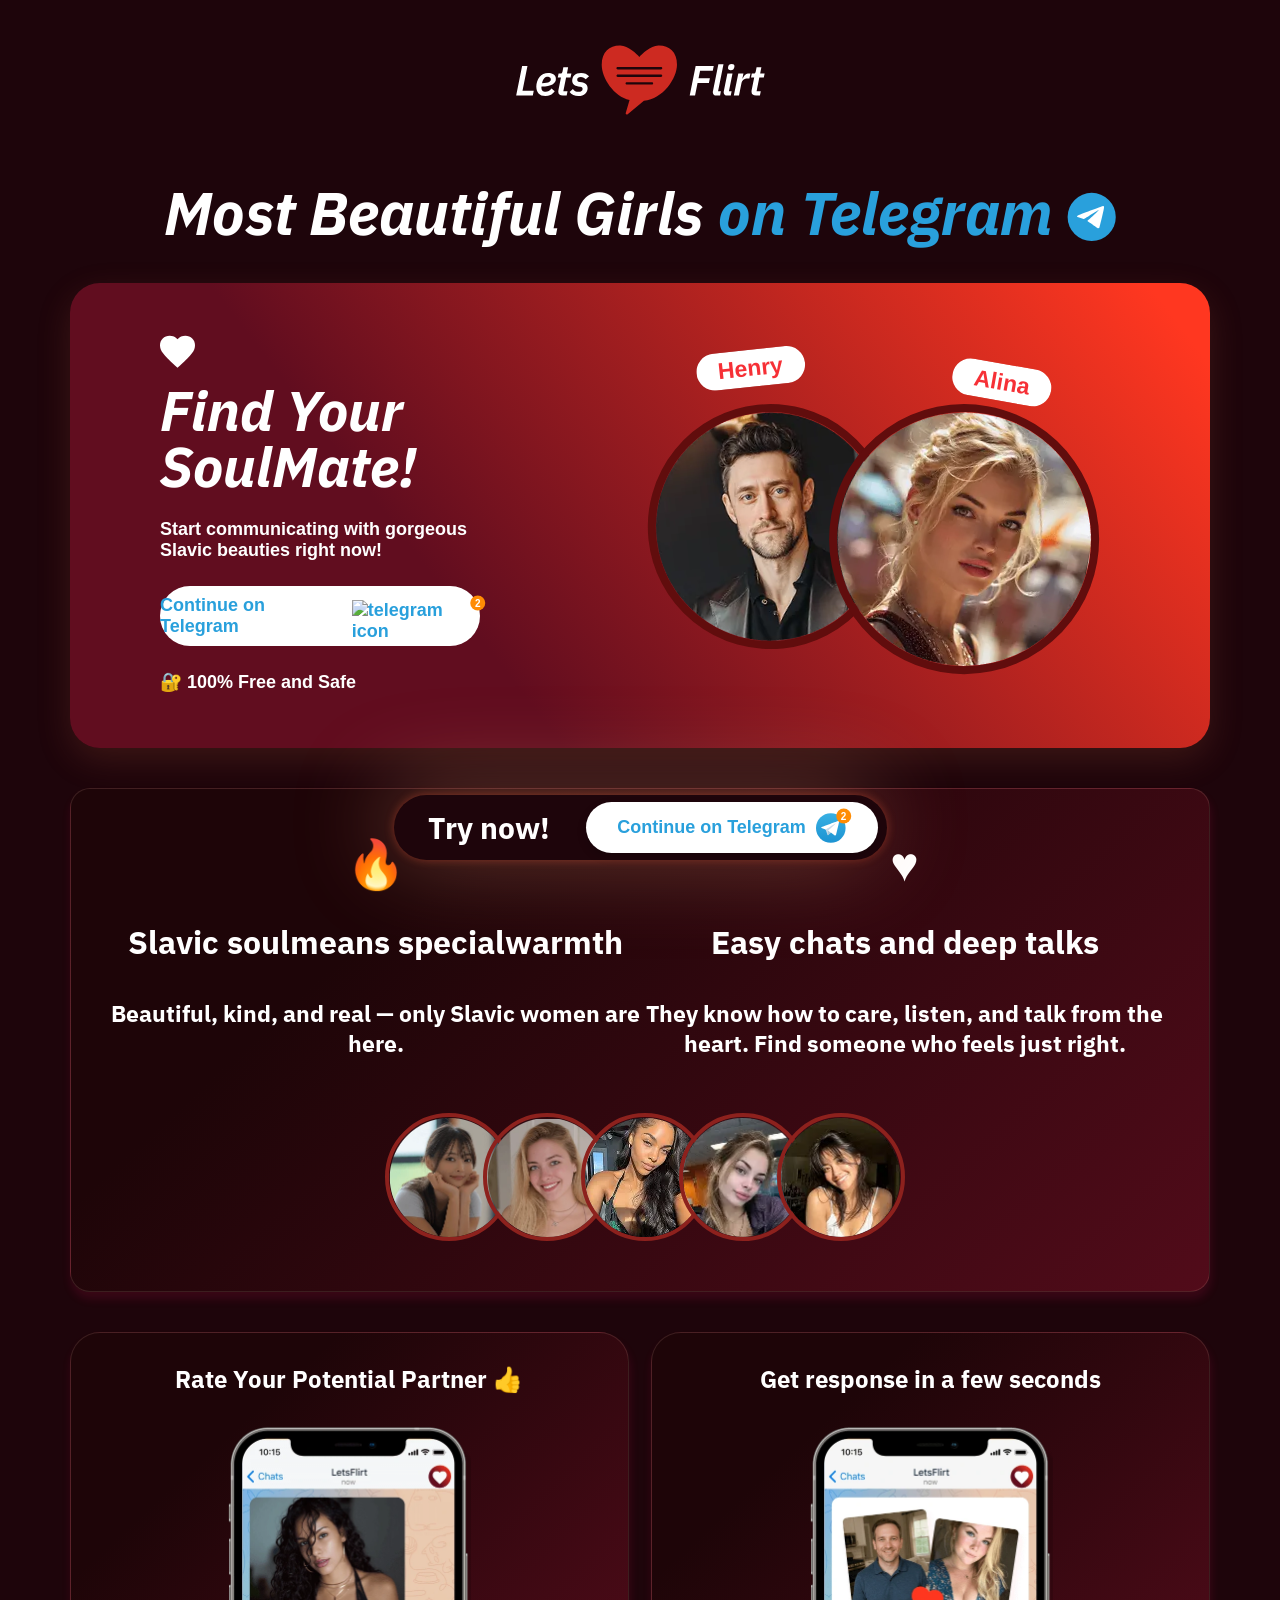
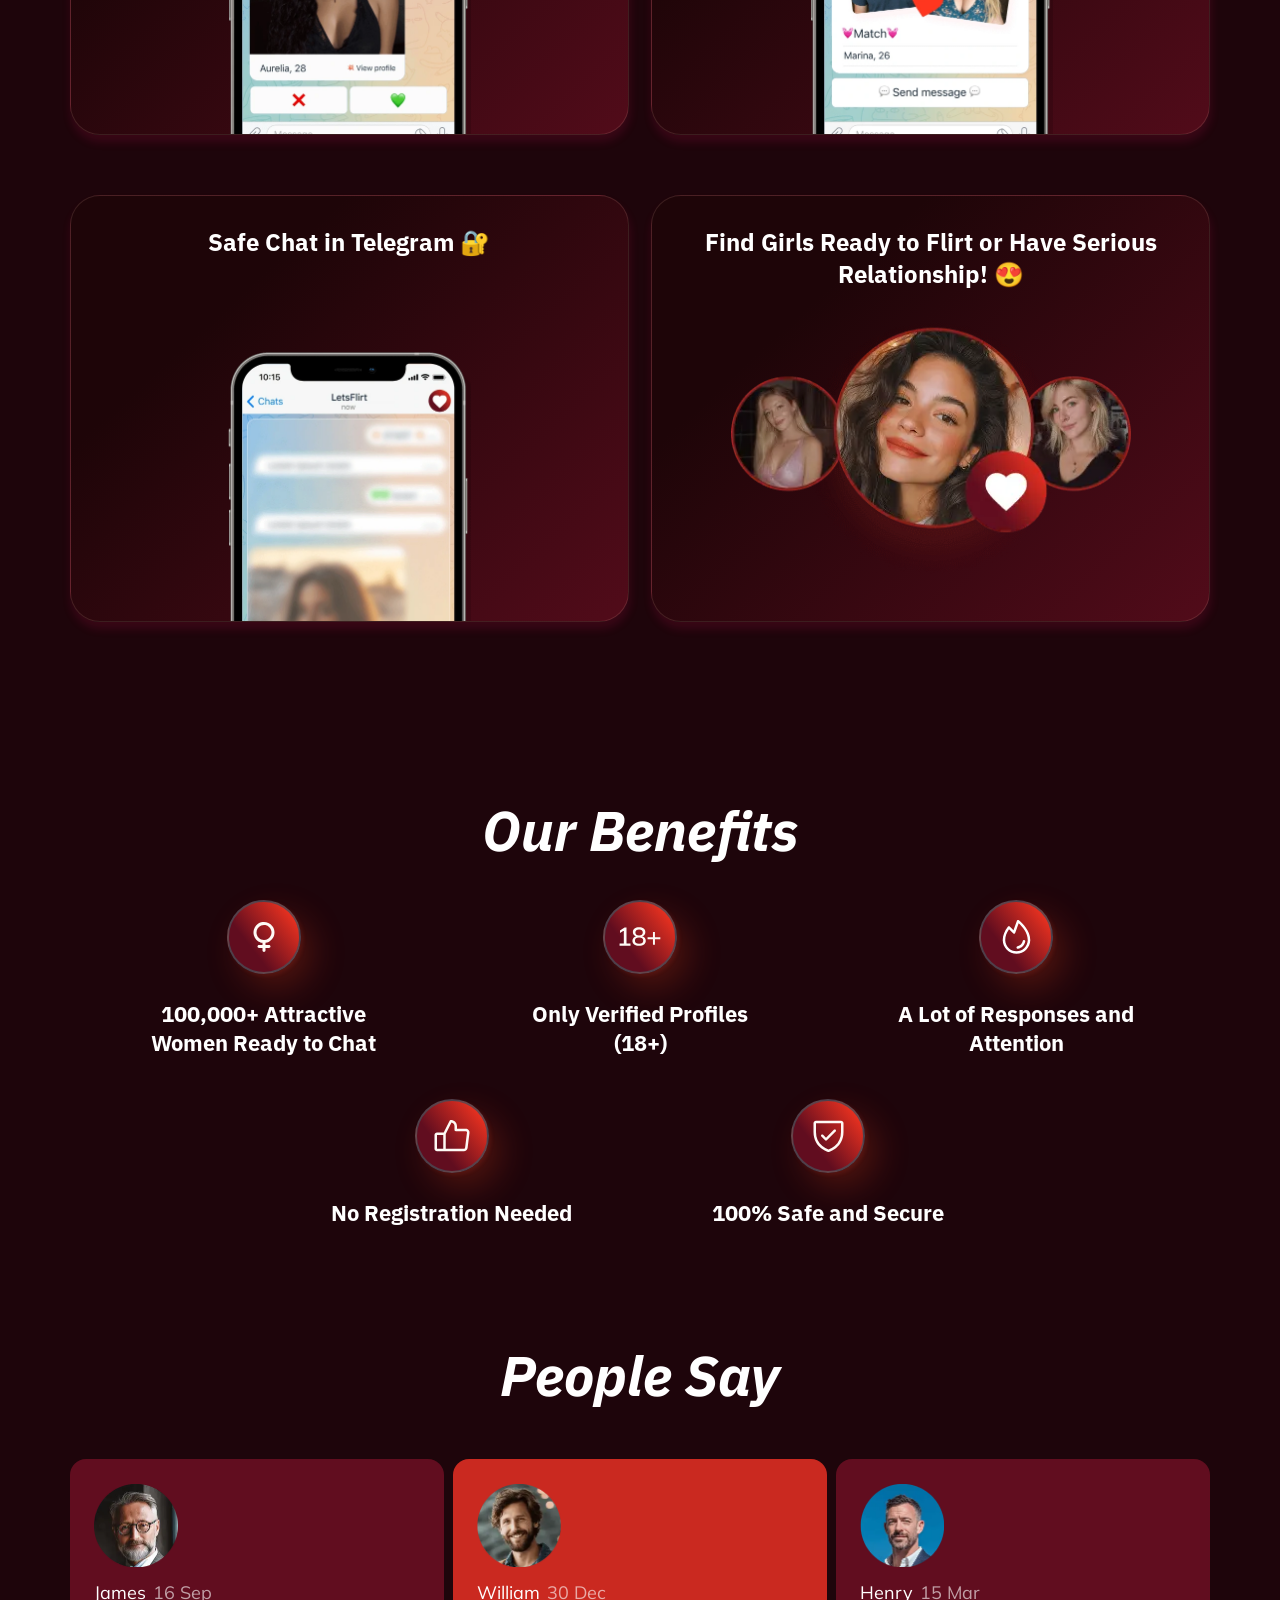
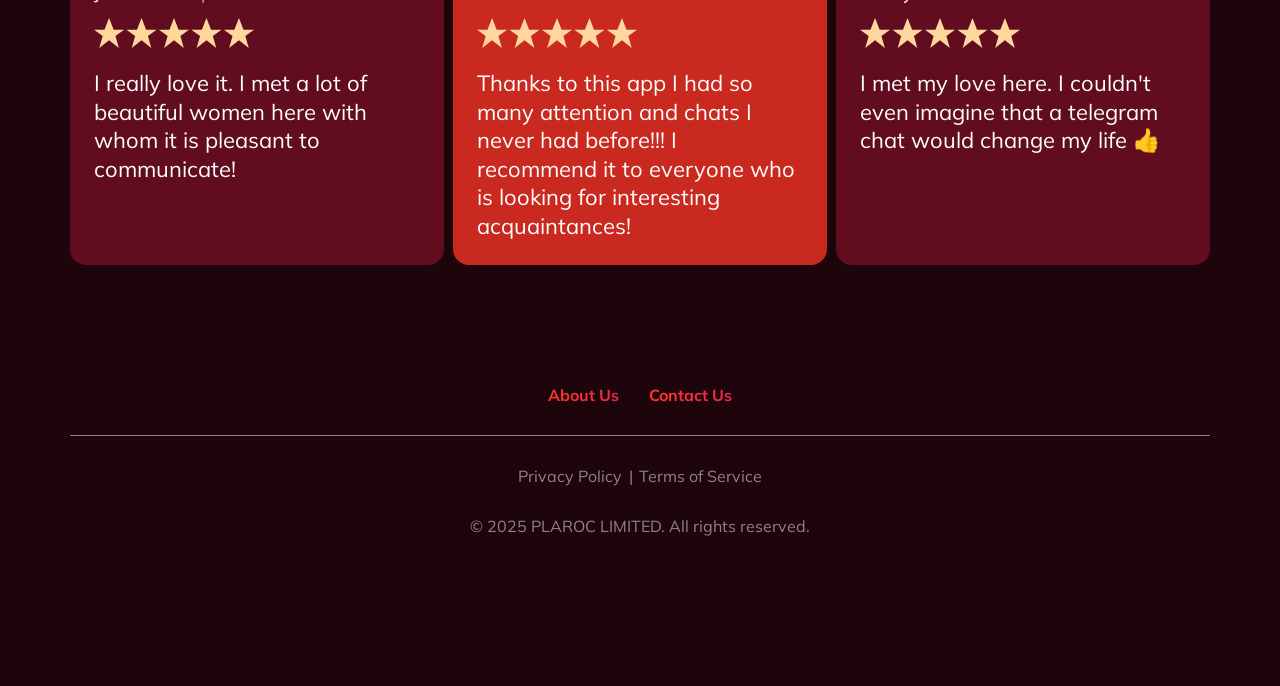
==== commit 2fd54d05: "fonts" ====
--- a/docs/index.html
+++ b/docs/index.html
@@ -8,15 +8,25 @@
 	<meta name="description" content="LatinoHeartMatch">
 <meta name="keywords" content="LatinoHeartMatch">
 
-<link rel="preload" as="image" href="img/photo1.webp" fetchpriority="high">
+	<!-- Preload critical resources -->
+	<link rel="preload" as="image" href="img/photo1.webp" fetchpriority="high">
 	<link rel="preload" as="image" href="img/photo2-2.webp" fetchpriority="high">
 	<link rel="preload" as="style" href="css/style.min.css">
-
-
+	
+	<!-- Preload fonts -->
+	<!-- IBM Plex Sans -->
+	<link rel="preload" as="font" type="font/woff2" href="fonts/ibm-plex-sans-regular.woff2" crossorigin>
+	<link rel="preload" as="font" type="font/woff2" href="fonts/ibm-plex-sans-italic.woff2" crossorigin>
+	<link rel="preload" as="font" type="font/woff2" href="fonts/ibm-plex-sans-bold.woff2" crossorigin>
+	<link rel="preload" as="font" type="font/woff2" href="fonts/ibm-plex-sans-bold-italic.woff2" crossorigin>
+	<!-- Mulish -->
+	<link rel="preload" as="font" type="font/woff2" href="fonts/mulish-regular.woff2" crossorigin>
+	<link rel="preload" as="font" type="font/woff2" href="fonts/mulish-semibold.woff2" crossorigin>
+	<link rel="preload" as="font" type="font/woff2" href="fonts/mulish-bold.woff2" crossorigin>
+	<link rel="preload" as="font" type="font/woff2" href="fonts/mulish-extrabold.woff2" crossorigin>
+	<link rel="preload" as="font" type="font/woff2" href="fonts/mulish-black.woff2" crossorigin>
 
 	<link rel="stylesheet" href="css/style.min.css">
-	<link rel="preload" as="image" href="img/photo1.webp" fetchpriority="high" />
-	<link rel="preload" as="image" href="img/photo2-2.webp" fetchpriority="high" />
 </head>
 <body>
 	<!-- start header -->
--- a/docs/css/style.min.css
+++ b/docs/css/style.min.css
@@ -1 +1 @@
-body{font-family:"Mulish",sans-serif;font-size:4.29vw;color:#fff;font-weight:400;background:#1e050b;margin:0;padding:0}.body--secondary{background:#0e0b07}.container{width:91.957vw;margin-left:auto;margin-right:auto}.h1{text-align:center;font-size:9.7vw;font-style:italic;font-weight:700;line-height:1;margin-top:0;margin-bottom:0;font-family:"IBM Plex Sans",sans-serif}.h1 span{display:block;color:#29a0dc}h1{margin-top:0;margin-bottom:0}.h2{font-size:10.724vw;font-weight:700;font-style:italic;line-height:1;margin-top:0;margin-bottom:0;font-family:"IBM Plex Sans",sans-serif}p{font-size:4.826vw;font-weight:600;margin-top:0;margin-bottom:0}.button{background:#fff;display:-webkit-box;display:-ms-flexbox;display:flex;-webkit-box-align:center;-ms-flex-align:center;align-items:center;-webkit-box-pack:center;-ms-flex-pack:center;justify-content:center;width:74.531vw;height:13.673vw;margin-left:auto;margin-right:auto;border-radius:20vw;text-decoration:none;color:#29a0dc;font-weight:900;font-size:4.826vw;background:-webkit-gradient(linear, left top, left bottom, from(#6CC3FF), to(#0077B5));background:linear-gradient(to bottom, #6CC3FF, #0077B5);-webkit-box-shadow:0 4px 10px rgba(0,0,0,.2);box-shadow:0 4px 10px rgba(0,0,0,.2);color:#fff}.button__icon{margin-left:2vw;position:relative;top:.7vw}.button__icon img{width:8.043vw;height:8.043vw}.button__icon-num{position:absolute;top:0;right:0;background:#ff8c04;color:#fff;font-size:2.493vw;width:4.021vw;height:4.021vw;border-radius:50%;display:-webkit-box;display:-ms-flexbox;display:flex;-webkit-box-pack:center;-ms-flex-pack:center;justify-content:center;-webkit-box-align:center;-ms-flex-align:center;align-items:center;-webkit-transform:translateX(35%) translateY(-30%);-ms-transform:translateX(35%) translateY(-30%);transform:translateX(35%) translateY(-30%)}.h3{font-size:5.867vw;font-weight:800;text-align:center;margin-top:0;margin-bottom:0;font-family:"IBM Plex Sans",sans-serif}.button--white{background:#fff;color:#29a0dc;-webkit-box-shadow:none;box-shadow:none}.header{padding-top:7vw;padding-bottom:15.2vw}.logo{margin-left:auto;margin-right:auto;display:block;width:64vw}.logo img{width:100%}.main-screen__content{margin-top:27vw;border-radius:5.898vw;padding-bottom:6.971vw;text-align:center;padding-left:3.485vw;padding-right:3.485vw;background:linear-gradient(232.6deg, #FF3720 4.12%, #610D1F 66.97%);-webkit-box-shadow:0px 12px 34.2px rgba(191,93,66,.19);box-shadow:0px 12px 34.2px rgba(191,93,66,.19);border-radius:22px}.photos-row{display:-webkit-box;display:-ms-flexbox;display:flex;-webkit-box-pack:center;-ms-flex-pack:center;justify-content:center;position:relative;top:-6.667vw}.photo{-o-object-fit:cover;object-fit:cover;-o-object-position:center;object-position:center;border:1.771vw solid #610d0d;border-radius:50%}.photo1{width:39.142vw;height:39.142vw}.photo2{width:42.895vw;height:42.895vw}.photo-item--2{-webkit-transform:rotate(12.84deg) translateX(-8vw);-ms-transform:rotate(12.84deg) translateX(-8vw);transform:rotate(12.84deg) translateX(-8vw);position:relative}.photo-item--1{-webkit-transform:rotate(-6.72deg) translateX(8vw);-ms-transform:rotate(-6.72deg) translateX(8vw);transform:rotate(-6.72deg) translateX(8vw);position:relative}.photo-item--1 .name-wrapper{background:#f32e3e}.photo-item--2 .name-wrapper{background:#e4358d}.main-screen p{margin-top:4.29vw;margin-bottom:4.29vw}.main-screen__content-wrapper{margin-top:-5vw}.name-wrapper{position:absolute;top:0;left:50%;-webkit-transform:translateX(-53%) translateY(-150%);-ms-transform:translateX(-53%) translateY(-150%);transform:translateX(-53%) translateY(-150%);display:-webkit-box;display:-ms-flexbox;display:flex;white-space:nowrap;font-size:4.8vw;line-height:1;display:flex;-webkit-box-align:center;-ms-flex-align:center;align-items:center;padding-left:3vw;padding-right:3vw;padding-top:1vw;padding-bottom:1vw;border-radius:10vw}.name-wrapper img{width:4.8vw;height:auto;display:block;margin-left:1.333vw}.photo-item--2 .name-wrapper{background:#ff3620;-webkit-transform:translateX(-40%) translateY(-120%);-ms-transform:translateX(-40%) translateY(-120%);transform:translateX(-40%) translateY(-120%)}.items-section{padding-top:4.267vw;padding-bottom:10vw}.item{border-radius:5.333vw;margin-bottom:5.333vw;padding-top:6.667vw;padding-left:6.667vw;padding-right:6.667vw;border:1px solid rgba(240,182,169,.14);background:linear-gradient(137.55deg, #1E0508 27.03%, #610D1F 121.72%);-webkit-box-shadow:1px 7px 9.5px rgba(248,21,100,.13);box-shadow:1px 7px 9.5px rgba(248,21,100,.13)}.item__image{width:78vw;display:block;margin-left:auto;margin-right:auto;margin-top:3vw}.item--lg{padding-bottom:10.667vw}.item--lg .h3{margin-bottom:13.33vw}.button--orange{background:-webkit-gradient(linear, left top, left bottom, from(#EB7328), to(#940025));background:linear-gradient(#EB7328, #940025);color:#fff;width:100%}.benefits{text-align:center;padding-bottom:16vw}.benefits__icon-wrapper{width:16vw;height:16vw;border-radius:50%;display:-webkit-box;display:-ms-flexbox;display:flex;-webkit-box-pack:center;-ms-flex-pack:center;justify-content:center;-webkit-box-align:center;-ms-flex-align:center;align-items:center;margin-left:auto;margin-right:auto;margin-bottom:4.267vw;border:2px solid rgba(76,75,85,.8);background:linear-gradient(232.6deg, #FF3720 4.12%, #610D1F 66.97%),linear-gradient(135.19deg, #FF3720 15.85%, #EB2852 92.58%);-webkit-box-shadow:2px 2px 4px rgba(246,60,36,.13),12px 15px 34px rgba(247,71,32,.23);box-shadow:2px 2px 4px rgba(246,60,36,.13),12px 15px 34px rgba(247,71,32,.23)}.benefits__item{margin-top:8vw}.benefits__title{font-size:5.867vw;font-weight:600;font-family:"IBM Plex Sans",sans-serif}.review .h2{margin-bottom:8vw;text-align:center}.review__item{background:#610d1f;margin-top:1.867vw;border-radius:4.267vw;padding:8.533vw}.review__item:nth-child(even){background:#ca2920}.review__author-wrapper{display:-webkit-box;display:-ms-flexbox;display:flex;-webkit-box-align:center;-ms-flex-align:center;align-items:center}.review__author-wrapper img{width:14px;display:block;margin-right:2vw}.review__author{display:-webkit-box;display:-ms-flexbox;display:flex;-webkit-box-align:center;-ms-flex-align:center;align-items:center}.review__date{opacity:.6;margin-left:2vw}.review__text{font-size:5.867vw;margin-top:3vw;font-weight:500;line-height:1.3}.review__item-img{width:22.4vw;height:22.4vw}.stars-img{display:block;margin-top:1.87vw}.cta{text-align:center;padding-top:6.667vw}.cta .button{margin-top:6.4vw}.footer{padding-top:17.067vw;padding-bottom:25vw}.footer__link{display:block;text-decoration:none;text-align:center;padding-bottom:4.267vw;font-weight:700;background:linear-gradient(135.19deg, #FF3720 15.85%, #EB2852 92.58%);-webkit-background-clip:text;-webkit-text-fill-color:rgba(0,0,0,0);background-clip:text;text-fill-color:rgba(0,0,0,0)}.footer__bottom{display:-webkit-box;display:-ms-flexbox;display:flex;-webkit-box-align:center;-ms-flex-align:center;align-items:center;-webkit-box-pack:center;-ms-flex-pack:center;justify-content:center;opacity:.5;border-top:1px solid #fff;padding-top:7.2vw;margin-top:7.2vw;padding-bottom:4.27vw}.footer__bottom span{padding-left:.533vw;padding-right:.533vw}.footer__bottom-link{color:#fff;text-decoration:none}.footer__bottom-link:hover{color:#fff}.footer__copy{color:hsla(0,0%,100%,.5);text-align:center}.fixed-button-wrapper{position:fixed;bottom:0;left:0;width:100%;padding-bottom:2vw;z-index:99}.fixed-button-wrapper .button{width:100%}.get-vip .header{padding-bottom:29px;margin-bottom:37px;text-align:center;background:linear-gradient(232.6deg, #FF3720 4.12%, #610D1F 66.97%)}.get-vip .logo{display:block;margin-left:auto;margin-right:auto;text-decoration:none;width:100%;font-style:italic}.get-vip .logo img{width:55px}.get-vip .logo a{text-decoration:none;display:block}.get-vip h1{font-size:32px;color:#fff;text-decoration:none}.premium-wrapper h2{text-align:center;margin-top:0;margin-bottom:0;font-size:30px;font-weight:800;font-style:italic;line-height:1;margin-bottom:20px}.sub-title{text-align:center;font-size:18px;font-weight:600;margin-bottom:30px}.list-title{font-size:18px;font-weight:800;margin-bottom:16px}.premium__list{margin-left:0;padding-left:0;list-style:none;padding-bottom:120px}.premium__list li{font-size:18px;font-weight:600;padding-left:25px;padding-top:8px;padding-bottom:8px;position:relative}.premium__list li:before{content:"";position:absolute;top:12px;left:0;width:16px;height:16px;background-color:#e4354a;background-image:url("../img/tick.svg");background-repeat:no-repeat;background-position:center;border-radius:50%}.next-button-wrapper{position:fixed;bottom:32px;left:0;width:100%}.next-button-wrapper .button{width:91.467vw;border-radius:12px;background:linear-gradient(135.19deg, #E4358D 15.85%, #EB4528 92.58%),#e4354a;color:#fff;font-size:18px;height:82.8px}.next-button-wrapper .button a{color:#fff;text-decoration:none}.title-text{font-size:30px;line-height:1;font-weight:800;font-style:italic;margin-bottom:20px;display:block}.content__header-text{text-align:center;margin-left:auto;margin-right:auto}.content__header:nth-child(2){display:-webkit-box;display:-ms-flexbox;display:flex;-webkit-box-pack:center;-ms-flex-pack:center;justify-content:center}.content__header:nth-child(2) .content__header-text{background:#fff;color:#eb7328;font-size:18px;font-weight:900;padding:7px 16px;border-radius:30px;margin-bottom:30px}.content__header:nth-child(2) .content__header-text span{text-fill-color:rgba(0,0,0,0);background:linear-gradient(232.6deg, #FF3720 4.12%, #610D1F 66.97%);-webkit-background-clip:text;-webkit-text-fill-color:rgba(0,0,0,0);background-clip:text;text-fill-color:rgba(0,0,0,0)}.get-vip .item{background:#fff;border-radius:10px;padding:13px 16px;color:#0e0b07;position:relative;font-size:18px;font-weight:600;margin-bottom:28px}.get-vip .item .best-price{position:absolute;top:0;right:16px;background:#f16025;color:#fff;-webkit-transform:translateY(-50%);-ms-transform:translateY(-50%);transform:translateY(-50%);font-size:12px;font-weight:600;padding:5px 10px;padding-top:3px;padding-bottom:4px;border-radius:4px;line-height:1}.get-vip .item__footer{position:absolute;bottom:0;left:0;color:#fff;-webkit-transform:translateY(115%);-ms-transform:translateY(115%);transform:translateY(115%);font-size:12px}.get-vip .item__content-footer{display:-webkit-box;display:-ms-flexbox;display:flex;-webkit-box-pack:justify;-ms-flex-pack:justify;justify-content:space-between;margin-top:3px}.get-vip .items-list{margin-bottom:70px}.item__price{font-weight:700}.old-price{text-decoration:line-through}.get-vip .item.active{background:#fd3620;color:#fff}.get-vip .item.active .best-price{background:#fff;color:#f16025}.cancle-link{text-align:center;margin-left:auto;margin-right:auto;display:block;margin-top:23px;color:rgba(254,250,245,.5);font-weight:900;text-decoration:none}.payment-complete .premium__list{display:-webkit-box;display:-ms-flexbox;display:flex;-webkit-box-pack:justify;-ms-flex-pack:justify;justify-content:space-between;position:relative;padding-bottom:0}.payment-complete .premium__list li{padding:0;background:#fd3620;width:48%;text-align:center;-webkit-box-pack:center;-ms-flex-pack:center;justify-content:center;-webkit-box-align:center;-ms-flex-align:center;align-items:center;display:-webkit-box;display:-ms-flexbox;display:flex;height:143px;font-size:22px;font-weight:800;border-radius:8px}.payment-complete .premium__list li:before{display:none}.plus{width:40px;height:40px;background:#fff;border-radius:50%;position:absolute;top:50%;left:50%;-webkit-transform:translateY(-50%) translateX(-50%);-ms-transform:translateY(-50%) translateX(-50%);transform:translateY(-50%) translateX(-50%);z-index:2;color:#eb7328;display:-webkit-box;display:-ms-flexbox;display:flex;-webkit-box-pack:center;-ms-flex-pack:center;justify-content:center;-webkit-box-align:center;-ms-flex-align:center;align-items:center}.plus img{width:16px}.discount{display:-webkit-box;display:-ms-flexbox;display:flex;-webkit-box-pack:justify;-ms-flex-pack:justify;justify-content:space-between;-webkit-box-align:center;-ms-flex-align:center;align-items:center;width:100%;font-size:17px}.discount__value{display:-webkit-box;display:-ms-flexbox;display:flex;-webkit-box-align:center;-ms-flex-align:center;align-items:center;-webkit-box-pack:end;-ms-flex-pack:end;justify-content:flex-end;width:100%;font-size:18px}.discount__value .through{color:#fff;opacity:.5;text-decoration:line-through;margin-right:14px}.discount__value span{color:#eb7328}.title-m{text-align:center;font-size:18px;margin-bottom:23px}.terms-content{background:#fff;color:#000;font-size:16px;padding-top:60px;padding-bottom:80px}.terms-content p{font-size:16px;margin-bottom:15px}.get-vip .header{padding-top:var(--tg-content-safe-area-inset-top)}.get-vip .header.header--terms{margin-bottom:0}.sub-page__title{text-align:center;font-size:40px;font-weight:700;margin-bottom:30px}h3{font-size:26px}.agreement-btn{color:#fff;height:48px;margin-left:auto;margin-right:auto;width:200px;display:-webkit-box;display:-ms-flexbox;display:flex;-webkit-box-pack:center;-ms-flex-pack:center;justify-content:center;-webkit-box-align:center;-ms-flex-align:center;align-items:center;border-radius:50px;margin-top:50px;cursor:pointer;background:linear-gradient(232.6deg, #FF3720 4.12%, #610D1F 66.97%)}.agreement-btn.active{background:#1b8127}.agreement-btn.active:after{content:"✓";font-size:22px;font-weight:700;padding-left:15px}.cancle-link{font-size:18px}.next-button-wrapper .button a{width:100%;height:100%;display:-webkit-box;display:-ms-flexbox;display:flex;-webkit-box-pack:center;-ms-flex-pack:center;justify-content:center;-webkit-box-align:center;-ms-flex-align:center;align-items:center}.agreement-btn__wrapper{position:fixed;bottom:0;left:0;width:100%;padding-top:20px;padding-bottom:20px;background:-webkit-gradient(linear, left top, left bottom, from(rgba(255, 255, 255, 0.1)), to(white));background:linear-gradient(rgba(255, 255, 255, 0.1), white)}.benefits--secondary .benefits__icon-wrapper{background:linear-gradient(231.68deg, #940025 4.12%, #FF7700 66.97%);border:none;-webkit-box-shadow:2px 2px 4px rgba(246,60,36,.13),12px 15px 34px rgba(247,71,32,.23);box-shadow:2px 2px 4px rgba(246,60,36,.13),12px 15px 34px rgba(247,71,32,.23)}.review--secondary .review__item{background:#f16025}.review--secondary .review__item:nth-child(even){background:#ff3b25}.footer__menu--secondary{display:-webkit-box;display:-ms-flexbox;display:flex;-webkit-box-align:center;-ms-flex-align:center;align-items:center;-webkit-box-pack:center;-ms-flex-pack:center;justify-content:center}.footer__menu--secondary .footer__link{padding-bottom:0;color:#ffc079;background:linear-gradient(135.19deg, #FFC079 15.85%, #FFC079 92.58%);-webkit-background-clip:text;-webkit-text-fill-color:rgba(0,0,0,0);background-clip:text;text-fill-color:rgba(0,0,0,0)}.footer__menu--secondary .dot{width:2.5px;height:2.5px;background:#ffc079;border-radius:50%;display:block;margin-left:4.27vw;margin-right:4.27vw}.header--secondary{background:linear-gradient(135.19deg, #940025 15.85%, #EB7328 92.58%);border-bottom-right-radius:5.33vw;border-bottom-left-radius:5.33vw;padding-top:10.67vw;text-align:center}.logo--white{width:66.67vw}.header-secondary__content{margin-top:10.67vw;margin-bottom:9.07vw;display:-webkit-box;display:-ms-flexbox;display:flex;-webkit-box-pack:justify;-ms-flex-pack:justify;justify-content:space-between;height:37.6vw}.header-photo-item{width:20vw;height:20vw;background:#ff6f3f;padding:.8vw;border-radius:50%;display:-webkit-box;display:-ms-flexbox;display:flex;-webkit-box-pack:center;-ms-flex-pack:center;justify-content:center;-webkit-box-align:center;-ms-flex-align:center;align-items:center;-webkit-box-sizing:border-box;box-sizing:border-box;position:relative}.header-photo-item img{width:100%;height:100%;-o-object-fit:cover;object-fit:cover;-o-object-position:center;object-position:center;border-radius:50%}.header-photo-item:first-child,.header-photo-item:nth-child(2){display:none}.header-photo-item:nth-child(3){-ms-flex-item-align:center;align-self:center}.header-photo-item:nth-child(4){position:relative;top:9px}.header-photo-item:nth-child(5){-ms-flex-item-align:end;align-self:flex-end;width:28vw;height:28vw;padding:1.07vw;background:#ffb386}.header-photo-item:nth-child(6){-ms-flex-item-align:center;align-self:center}.header-photo-item:nth-child(7),.header-photo-item:nth-child(8){display:none}.header-photo-item__name{position:absolute;top:100%;left:50%;-webkit-transform:translateX(-50%) translateY(-80%);-ms-transform:translateX(-50%) translateY(-80%);transform:translateX(-50%) translateY(-80%);background:#fff;color:#940025;font-size:2.87vw;padding:.53vw 3.5vw;border-radius:10vw;font-weight:700}.header-photo-item__text{position:absolute;top:0;left:50%;-webkit-transform:translateX(-50%) translateY(-100%);-ms-transform:translateX(-50%) translateY(-100%);transform:translateX(-50%) translateY(-100%);min-width:26.67vw;height:8vw;font-size:3.2vw;background-image:url("../img/bable.svg");background-repeat:no-repeat;background-size:100%;color:#940025;font-weight:900;padding-top:.2vw}.button--secondary{margin-top:6.4vw}.header--secondary{padding-bottom:15vw}.users-list{display:-webkit-box;display:-ms-flexbox;display:flex;-webkit-box-align:center;-ms-flex-align:center;align-items:center;-webkit-box-pack:center;-ms-flex-pack:center;justify-content:center;margin-left:auto;margin-right:auto;-webkit-transform:translateY(-50%);-ms-transform:translateY(-50%);transform:translateY(-50%)}.user__item{width:13.5vw;height:13.5vw;min-width:12.53vw;margin-left:1vw;margin-right:1vw;background:#ffb963;border-radius:50%;-webkit-box-sizing:border-box;box-sizing:border-box;padding:2px;display:-webkit-box;display:-ms-flexbox;display:flex;-webkit-box-pack:center;-ms-flex-pack:center;justify-content:center;-webkit-box-align:center;-ms-flex-align:center;align-items:center;font-weight:700}.user__item img{width:100%;border:2px solid #fff;border-radius:50%;-webkit-box-sizing:border-box;box-sizing:border-box}.user__item--last{background:rgba(0,0,0,0);padding:.53vw;border:.53vw solid #ffb963}.user__item--last .user__item--content{width:100%;height:100%;background:#ffb963;border-radius:50%;display:-webkit-box;display:-ms-flexbox;display:flex;-webkit-box-pack:center;-ms-flex-pack:center;justify-content:center;-webkit-box-align:center;-ms-flex-align:center;align-items:center;font-size:3.48vw}.secondary-item{width:100%;height:90.4vw;position:relative;display:block;margin-bottom:4.27vw;padding:5.33vw 7.2vw;-webkit-box-sizing:border-box;box-sizing:border-box;display:-webkit-box;display:-ms-flexbox;display:flex;-webkit-box-align:end;-ms-flex-align:end;align-items:flex-end;text-decoration:none}.secondary-item .h3{position:relative;z-index:1;color:#fff;text-align:left;text-decoration:none}.secondary-item img{position:absolute;top:0;left:0;width:100%;height:100%;-o-object-fit:cover;object-fit:cover;-o-object-position:center;object-position:center}.items-section--secondary{padding-top:5vw}.fixed-button-wrapper .tg-blue,.fixed-title{display:none}.back-button{display:-webkit-box;display:-ms-flexbox;display:flex;-webkit-box-align:center;-ms-flex-align:center;align-items:center;margin-left:auto;margin-right:auto;border:1px solid hsla(0,0%,100%,.4);color:hsla(0,0%,100%,.9);text-decoration:none;padding:2.2vw 5.33vw;border-radius:10vw;font-size:4.8vw;line-height:1}.back-button img{width:2.17vw;display:inline-block;margin-right:3.88vw}.back-button__wrapper{display:-webkit-box;display:-ms-flexbox;display:flex;-webkit-box-pack:center;-ms-flex-pack:center;justify-content:center}.about__img-wrapper{border-radius:5.333vw;margin-bottom:6.4vw;margin-top:6.4vw;display:-webkit-box;display:-ms-flexbox;display:flex;-webkit-box-pack:center;-ms-flex-pack:center;justify-content:center;-webkit-box-align:end;-ms-flex-align:end;align-items:flex-end;padding-top:4vw;-webkit-box-shadow:1px 7px 9.5px rgba(248,21,100,.13);box-shadow:1px 7px 9.5px rgba(248,21,100,.13);border:1px solid #3e2a38;background:linear-gradient(137.55deg, #1E0508 27.03%, #610D1F 121.72%),linear-gradient(137.55deg, #191829 27.03%, #892237 121.72%);box-shadow:1px 7px 9.5px rgba(248,21,100,.13);border-radius:20px}.about__img{width:64.53vw;display:inline-block;margin-left:auto;margin-right:auto}.about{padding-top:32px}.about .h2{text-align:center;margin-bottom:16px}.about p{margin-bottom:2vw}.red{color:#ff3d52}.join-img{width:100%;margin-top:6.4vw;margin-bottom:6.4vw}.join-section{padding-top:12.8vw}.join-section .h2{text-align:center}.join-section .button--white{width:100%;margin-top:6.4vw}.contact-section p{text-align:center}.contact-section__title{font-size:5.87vw;text-align:center;font-weight:600;margin-bottom:10px}.contact-item{border-radius:5.33vw;display:-webkit-box;display:-ms-flexbox;display:flex;-webkit-box-align:center;-ms-flex-align:center;align-items:center;padding:6.4vw 5vw;border:1px solid #3e2a38;font-size:4.8vw;font-weight:800;color:#fff;font-weight:900;margin-bottom:4.27vw;background:linear-gradient(137.55deg, #1E0508 27.03%, #610D1F 121.72%);-webkit-box-shadow:1px 7px 9.5px rgba(248,21,100,.13);box-shadow:1px 7px 9.5px rgba(248,21,100,.13);border-radius:20px}.contact-item__icon{width:12.8vw;height:12.8vw;min-width:12.8vw;display:-webkit-box;display:-ms-flexbox;display:flex;-webkit-box-pack:center;-ms-flex-pack:center;justify-content:center;-webkit-box-align:center;-ms-flex-align:center;align-items:center;border-radius:50%;margin-right:16px;border:1px solid #3e2a38;background:linear-gradient(232.6deg, #FF3720 4.12%, #610D1F 66.97%);-webkit-box-shadow:1.6px 1.6px 3.2px rgba(246,60,36,.13),9.6px 12px 27.2px rgba(247,71,32,.23);box-shadow:1.6px 1.6px 3.2px rgba(246,60,36,.13),9.6px 12px 27.2px rgba(247,71,32,.23)}.contact-list{margin-bottom:10.67vw}.text-center{text-align:center}.orange{color:#ed7830}.mt-5{margin-bottom:6.4vw}.body--secondary .footer__menu{display:-webkit-box;display:-ms-flexbox;display:flex;-webkit-box-align:center;-ms-flex-align:center;align-items:center;-webkit-box-pack:center;-ms-flex-pack:center;justify-content:center}.body--secondary .footer a.footer__link{background:linear-gradient(135.19deg, #FFC079 15.85%, #FFC079 92.58%);-webkit-background-clip:text;-webkit-text-fill-color:rgba(0,0,0,0);background-clip:text;text-fill-color:rgba(0,0,0,0);padding-bottom:0}.body--secondary .footer-dot{width:.67vw;height:.67vw;border-radius:50%;background:rgba(255,192,121,.5);display:inline-block;margin-left:16px;margin-right:16px}.body--secondary .contact-item{background:linear-gradient(135.19deg, #940025 15.85%, #EB7328 92.58%),linear-gradient(137.55deg, #1D0A20 27.03%, #A62264 121.72%),linear-gradient(137.55deg, #191829 27.03%, #892237 121.72%);-webkit-box-shadow:1px 7px 9.5px rgba(248,21,100,.13);box-shadow:1px 7px 9.5px rgba(248,21,100,.13)}.body--secondary .contact-item__icon{background:#fff;border:none}.header-secondary__content{width:91.957vw;margin-left:auto;margin-right:auto}.header--secondary{position:relative}.header-bg{position:absolute;top:67vw;left:-19.9vw;width:34.67vw}.header-bg-2{width:23vw;position:absolute;top:55vw;right:-8vw}.main-screen p{font-size:4.267vw}.text-image-section{padding-top:4.267vw;padding-bottom:0vw}.text-image-section__content{padding:5.333vw 5vw 5vw;border-radius:5.333vw;border:1px solid rgba(240,182,169,.14);text-align:center;overflow:hidden;background:linear-gradient(137.55deg, #1E0508 27.03%, #610D1F 121.72%);-webkit-box-shadow:1px 7px 9.5px rgba(248,21,100,.13);box-shadow:1px 7px 9.5px rgba(248,21,100,.13)}.text-image__icon{font-size:48px;font-family:"IBM Plex Sans",sans-serif}.text-image-section__title{font-size:8.533vw;font-family:"IBM Plex Sans",sans-serif;font-weight:600;margin-bottom:5vw}.text-image-section__text{font-size:6.4vw;font-weight:600;font-family:"IBM Plex Sans",sans-serif}.photos-list{margin-top:11.733vw;margin-bottom:11.733vw;display:-webkit-box;display:-ms-flexbox;display:flex;-webkit-box-pack:center;-ms-flex-pack:center;justify-content:center}.photo-l{min-width:32vw;max-width:32vw;min-height:32vw;max-height:32vw;-o-object-fit:cover;object-fit:cover;-o-object-position:center;object-position:center;border-radius:50%;border:.8vw solid #8d211d;margin-left:-5vw}.photo-l:first-child{margin-left:0}.premium__list li:before{background-color:#fd3620}.next-button-wrapper .button a{border-radius:10px;background:linear-gradient(232.6deg, #FF3720 4.12%, #610D1F 66.97%)}.contact-item__icon{display:none}.contact-section .container p{margin-bottom:7vw;margin-top:7vw}.get-vip .header{padding-top:40px;padding-bottom:40px}.get-vip.fullscreen .logo{-webkit-transform:translateY(130%);-ms-transform:translateY(130%);transform:translateY(130%)}.get-vip.fullscreen .header{padding-top:var(--tg-content-safe-area-inset-top);padding-top:56px;padding-bottom:70px}.avatar{width:22.4vw;height:22.4vw;margin-bottom:1.87vw}.avatar img{width:100%;height:100%;-o-object-fit:cover;object-fit:cover;-o-object-position:center;object-position:center}@media only screen and (max-width: 768px){.agreement-btn__wrapper .agreement-btn{width:90%}div.photo-l2{min-width:32vw;width:32vw;height:32vw;border-radius:50%;overflow:hidden;position:relative;border:.8vw solid #8d211d;margin-left:-8vw}div.photo-l2:first-child{margin-left:-1vw}div.photo-l2 img{width:100%;height:100%;min-height:100%;min-width:100%;-o-object-fit:cover;object-fit:cover;-o-object-position:center;object-position:center}}@media only screen and (min-width: 992px){.item--lg .h3{margin-bottom:0}.avatar{width:84px;height:84px;margin-bottom:0}div.photo-l2{min-width:120px;width:120px;height:120px;border-radius:50%;overflow:hidden;position:relative;border:4px solid #8d211d;margin-left:-30px}div.photo-l2:first-child{margin-left:10px}div.photo-l2 img{min-width:100%;width:100%;position:absolute;top:0;left:0;height:100%;-o-object-fit:cover;object-fit:cover;-o-object-position:center;object-position:center}.logo{width:250px}.fixed-button-wrapper{display:none}.header{padding-top:40px;padding-bottom:50px}.h1{font-size:60px}.h1 img{width:50px;position:relative;top:6px}.h2{font-size:56px}p{font-size:18px}.photos-row{top:0;width:50%}.main-screen__content{display:-webkit-box;display:-ms-flexbox;display:flex;-webkit-box-align:center;-ms-flex-align:center;align-items:center}.photo1{width:245px;height:245px}.photo2{width:270px;height:270px}.name-wrapper{font-size:23px;font-weight:600}.button{font-size:18px;width:320px;height:60px}.main-screen__content-wrapper{width:50%}.main-screen__content{margin-top:60px}.container{width:1140px;max-width:91.957vw}.main-screen__content-wrapper{margin-top:0}.main-screen__content{padding:30px}.name-wrapper{border:2px solid hsla(0,0%,100%,.3)}.button__icon img{width:30px;height:30px}.button__icon-num{font-size:10px;width:15px;height:15px}.main-screen p{margin-top:25px;margin-bottom:25px}.main-screen__content{border-radius:30px}.photo-item--1{-webkit-transform:translateX(13%) translateY(0) rotate(-6deg);-ms-transform:translateX(13%) translateY(0) rotate(-6deg);transform:translateX(13%) translateY(0) rotate(-6deg)}.photo-item--2{-webkit-transform:translateX(-13%) translateY(0) rotate(10deg);-ms-transform:translateX(-13%) translateY(0) rotate(10deg);transform:translateX(-13%) translateY(0) rotate(10deg)}.photo{border-width:8px;-webkit-box-sizing:border-box;box-sizing:border-box}.name-wrapper{padding:5px 20px}.name-wrapper img{width:20px;margin-left:5px}.photos-row{margin-top:60px;padding-right:50px}.main-screen__content-wrapper{width:350px;margin-left:auto;margin-right:auto;max-width:50%}.main-screen__content{margin-top:40px;-webkit-box-orient:horizontal;-webkit-box-direction:reverse;-ms-flex-direction:row-reverse;flex-direction:row-reverse}.button__icon{margin-left:10px;top:5px}.items-row{display:-webkit-box;display:-ms-flexbox;display:flex;-webkit-box-pack:justify;-ms-flex-pack:justify;justify-content:space-between;-ms-flex-wrap:wrap;flex-wrap:wrap}.items-row .item{width:49%;padding:30px;border-radius:30px;-webkit-box-sizing:border-box;box-sizing:border-box;margin-bottom:60px;padding-bottom:0;display:-webkit-box;display:-ms-flexbox;display:flex;-webkit-box-orient:vertical;-webkit-box-direction:normal;-ms-flex-direction:column;flex-direction:column;-webkit-box-pack:justify;-ms-flex-pack:justify;justify-content:space-between;overflow:hidden}.item__image{max-width:100%}.h3{font-size:24px}.items-section{padding-top:120px;padding-bottom:120px}.item__image{margin-top:24px}.item:nth-child(3) img{margin-bottom:0px;position:relative;top:38px}.item:nth-child(4){padding-bottom:40px;max-width:100%}.item:nth-child(4) img{width:400px;margin-left:auto;margin-right:auto}.benefits__list{display:-webkit-box;display:-ms-flexbox;display:flex;-ms-flex-wrap:wrap;flex-wrap:wrap;-webkit-box-pack:center;-ms-flex-pack:center;justify-content:center}.benefits__item{width:33%;margin-top:42px}.benefits__icon-wrapper{width:70px;height:70px;margin-bottom:25px}.benefits__title{font-size:22px}.benefits__icon-wrapper img{max-width:60%;max-height:60%}.benefits{padding-bottom:120px}.review .h2{margin-bottom:60px}.review__list{display:-webkit-box;display:-ms-flexbox;display:flex;-webkit-box-pack:justify;-ms-flex-pack:justify;justify-content:space-between}.review__item{width:32.8%;-webkit-box-sizing:border-box;box-sizing:border-box;padding:30px;border-radius:30px;margin-top:26px}.review__text{font-size:22px}.review__author-wrapper{font-size:18px;margin-top:14px}.review__text{margin-top:25px}.review .h2{margin-bottom:30px}.cta .button{margin-top:50px}.footer{padding-top:120px;font-size:16px}.footer__link{padding-bottom:0;margin-right:15px;margin-left:15px}.footer__menu{display:-webkit-box;display:-ms-flexbox;display:flex;-webkit-box-align:center;-ms-flex-align:center;align-items:center;-webkit-box-pack:center;-ms-flex-pack:center;justify-content:center}.footer__bottom{margin-top:30px;padding-top:30px;padding-bottom:30px}.footer__copy{text-align:center}.footer{padding-bottom:40px}.header--secondary{padding-top:30px}.header-secondary__content{margin-top:40px;margin-bottom:100px}.header-photo-item{width:12.15vw;min-width:12.15vw;height:12.15vw;padding:.56vw;margin:0 .6vw}.header-photo-item:first-child,.header-photo-item:nth-child(2){display:block;width:12.15vw;min-width:12.15vw;height:12.15vw}.header-photo-item:nth-child(3),.header-photo-item:nth-child(4){padding:.56vw;width:12.15vw;min-width:12.15vw;height:12.15vw}.header-photo-item:nth-child(5){width:17.92vw;min-width:17.92vw;height:17.92vw;padding:.63vw}.header-photo-item:nth-child(7),.header-photo-item:nth-child(8){display:block}.header-secondary__content{height:26vw;padding-top:2vw;padding-bottom:2vw}.header-photo-item__name{padding:5px 25px;font-size:20px}.header-photo-item__text{font-size:24px;min-width:215px;height:61px}.header-secondary__content{margin-top:90px;margin-bottom:80px}.button--secondary{margin-top:40px}.header--secondary{padding-bottom:115px}.user__item{width:100px;height:100px;min-width:100px}.user__item--last{padding:4px;border-width:4px}.user__item--last .user__item--content{font-size:22px}.user__item{padding:4px}.user__item img{border-width:4px}.secondary-items-list{display:-webkit-box;display:-ms-flexbox;display:flex;-webkit-box-pack:justify;-ms-flex-pack:justify;justify-content:space-between}.secondary-item{width:23%;height:300px;padding:10px 20px;-webkit-box-sizing:border-box;box-sizing:border-box;border-radius:15px;overflow:hidden}.items-section{padding-top:40px}.secondary-item{margin-bottom:50px}.secondary-item .h3{font-size:18px}.footer__menu--secondary .dot{margin-left:15px;margin-right:15px}.h1 span{display:inline-block}.main-screen__content-wrapper{text-align:left;margin-left:0}.main-screen__content-wrapper .button{margin-left:0}.main-screen .h2{font-size:56px}.main-screen__content{padding-left:90px}.photo-item--1 .name-wrapper,.photo-item--2 .name-wrapper{background:#fff;color:#f63036}.item__image{width:244px}.item .h3 br{display:none}.benefits__title{width:260px;margin-left:auto;margin-right:auto;max-width:100%}.review__item-img{width:84px;height:84px}.review__item{padding:24px;border-radius:16px;display:-webkit-box;display:-ms-flexbox;display:flex;-webkit-box-orient:vertical;-webkit-box-direction:normal;-ms-flex-direction:column;flex-direction:column;-webkit-box-align:start;-ms-flex-align:start;align-items:flex-start;-webkit-box-pack:start;-ms-flex-pack:start;justify-content:flex-start}.stars-img{margin-top:7px}.review__date{margin-left:7px}.review__text{margin-top:7px}.fixed-button-wrapper{display:block}.fixed-button-wrapper .container{-webkit-box-sizing:border-box;box-sizing:border-box;display:-webkit-box;display:-ms-flexbox;display:flex;-webkit-box-pack:justify;-ms-flex-pack:justify;justify-content:space-between;-webkit-box-align:center;-ms-flex-align:center;align-items:center;padding:7px 9px 7px 34px;width:493px;max-width:100%;background:#1e050b;color:#fff;border-radius:50px;font-size:30px;font-weight:600;-webkit-box-shadow:0px 0px 10px rgba(223,83,51,.43),-10px -5px 93.2px rgba(255,170,130,.37);box-shadow:0px 0px 10px rgba(223,83,51,.43),-10px -5px 93.2px rgba(255,170,130,.37)}.fixed-button-wrapper .container .button{width:292px;height:51px;margin-right:0;margin-left:0;background:#fff;color:#29a0dc}.fixed-title{font-size:30px;font-family:"IBM Plex Sans",sans-serif}.fixed-button-wrapper{padding-bottom:40px}.fixed-button-wrapper img{display:none}.fixed-button-wrapper .tg-blue{display:block}.fixed-button-wrapper .button__icon{top:0px}.footer{padding-bottom:150px}.fixed-title{display:block}.about .container{width:608px}.back-button{font-size:18px;padding:10px 21px}.back-button img{width:8.13px;margin-right:14.56px}.about__img-wrapper{margin-top:24px;margin-bottom:24px;border-radius:20px;padding-top:12px;border:1px solid #3e2a38}.about p{margin-bottom:5px}.about__img{width:244px}.join-section{padding-top:80px}.join-section .container{width:608px}.join-img{margin-top:42px;margin-bottom:24px}.join-section .button--white{margin-top:24px;width:292px}.contact-section__title{font-size:22px;margin-top:48px}.contact-item{font-size:18px;padding:24px;border-radius:20px;margin-bottom:16px}.contact-item__icon{width:48px;height:48px;min-width:48px}.contact-list{margin-bottom:48px}.mt-5{margin-bottom:42px}.body--secondary .footer-dot{width:2.5px;height:2.5px;margin-left:0px;margin-right:0px}.body--secondary .header--secondary .header-secondary__content{overflow:hidden;width:100%;-webkit-box-sizing:border-box;box-sizing:border-box;-webkit-box-pack:center;-ms-flex-pack:center;justify-content:center}.header-bg{width:386px;left:0;top:auto;bottom:0}.header--secondary{overflow:hidden}.header-bg-2{top:150px;right:-25px;width:300px}.secondary-item{width:49%;margin-bottom:20px}.secondary-items-list{-ms-flex-wrap:wrap;flex-wrap:wrap}.items-section--secondary .button{margin-top:40px}.main-screen p{font-size:18px}.text-image-section__title{font-size:32px}.text-image-section__title br{display:none}.text-image-section__text{font-size:23px;margin-left:auto;margin-right:auto}.photo-l{width:120px;height:120px;border-width:3px;margin-left:-20px}.text-image-section__content{display:-webkit-box;display:-ms-flexbox;display:flex;-ms-flex-wrap:wrap;flex-wrap:wrap}.text-image-section__item{width:50%}.text-image-section__item:first-child{-webkit-box-ordinal-group:2;-ms-flex-order:1;order:1}.text-image-section__item:last-child{-webkit-box-ordinal-group:3;-ms-flex-order:2;order:2}.photos-list{-webkit-box-ordinal-group:4;-ms-flex-order:3;order:3;margin-left:auto;margin-right:auto;margin-top:55px;margin-bottom:0}.text-image-section__content{border-radius:20px;padding:50px 40px}.text-image__icon{line-height:1;margin-bottom:34px}.text-image-section__title{margin-bottom:35px}.text-image-section{padding-top:40px}.stars-img{width:160px;margin-bottom:14px;margin-top:14px}.contact-item__icon{display:-webkit-box;display:-ms-flexbox;display:flex}.main-screen .h1 br{display:none}.contact-section .container p{margin-bottom:0px;margin-top:30px}}.premium-wrapper .sub-title{text-align:center;font-weight:800}.get-vip-photos{display:-webkit-box;display:-ms-flexbox;display:flex;-webkit-box-align:center;-ms-flex-align:center;align-items:center;-webkit-box-pack:center;-ms-flex-pack:center;justify-content:center;margin-bottom:12px;margin-top:10px}.get-vip-photos .get-vip-photo__item{-o-object-fit:cover;object-fit:cover;-o-object-position:center;object-position:center;border-radius:50%;overflow:hidden}.get-vip-photos .get-vip-photo__item:first-child{width:100px;height:100px;z-index:5}.get-vip-photos .get-vip-photo__item:nth-child(2){width:66px;height:66px;margin-left:-15px;z-index:4}.get-vip-photos .get-vip-photo__item:nth-child(2) img{-webkit-filter:blur(3px);filter:blur(3px)}.get-vip-photos .get-vip-photo__item:nth-child(3){width:66px;height:66px;margin-left:-15px;z-index:3}.get-vip-photos .get-vip-photo__item:nth-child(3) img{-webkit-filter:blur(3px);filter:blur(3px)}.get-vip-photos .get-vip-photo__item:nth-child(4){width:66px;height:66px;margin-left:-15px}.get-vip-photos .get-vip-photo__item:nth-child(4) img{-webkit-filter:blur(3px);filter:blur(3px)}@media only screen and (max-height: 700px){.get-vip .header{padding-top:15px;padding-bottom:15px;margin-bottom:15px}.get-vip .header .logo{-webkit-transform:translateY(0);-ms-transform:translateY(0);transform:translateY(0)}.get-vip.fullscreen .logo{-webkit-transform:translateY(15%);-ms-transform:translateY(15%);transform:translateY(15%)}.get-vip.fullscreen .header{padding-top:var(--tg-content-safe-area-inset-top);padding-bottom:15px}.get-vip h1{font-size:26px}.title-text{font-size:28px}.content__header:nth-child(2) .content__header-text{font-size:16px;margin-bottom:20px}.title-text{margin-bottom:15px}.get-vip .item{padding-top:10px;padding-bottom:10px}}@media only screen and (max-height: 600px){.get-vip .header{display:none}.get-vip .content.wrapper,.get-vip .content.premium-wrapper{padding-top:15px}.get-vip .title-text{line-height:1}}+@font-face{font-family:"IBM Plex Sans";font-style:normal;font-weight:400;font-display:swap;src:url("../fonts/ibm-plex-sans-regular.woff2") format("woff2")}@font-face{font-family:"IBM Plex Sans";font-style:italic;font-weight:400;font-display:swap;src:url("../fonts/ibm-plex-sans-italic.woff2") format("woff2")}@font-face{font-family:"IBM Plex Sans";font-style:normal;font-weight:700;font-display:swap;src:url("../fonts/ibm-plex-sans-bold.woff2") format("woff2")}@font-face{font-family:"IBM Plex Sans";font-style:italic;font-weight:700;font-display:swap;src:url("../fonts/ibm-plex-sans-bold-italic.woff2") format("woff2")}@font-face{font-family:"Mulish";font-style:normal;font-weight:400;font-display:swap;src:url("../fonts/mulish-regular.woff2") format("woff2")}@font-face{font-family:"Mulish";font-style:normal;font-weight:600;font-display:swap;src:url("../fonts/mulish-semibold.woff2") format("woff2")}@font-face{font-family:"Mulish";font-style:normal;font-weight:700;font-display:swap;src:url("../fonts/mulish-bold.woff2") format("woff2")}@font-face{font-family:"Mulish";font-style:normal;font-weight:800;font-display:swap;src:url("../fonts/mulish-extrabold.woff2") format("woff2")}@font-face{font-family:"Mulish";font-style:normal;font-weight:900;font-display:swap;src:url("../fonts/mulish-black.woff2") format("woff2")}body{font-family:"Mulish",sans-serif;font-size:4.29vw;color:#fff;font-weight:400;background:#1e050b;margin:0;padding:0}.body--secondary{background:#0e0b07}.container{width:91.957vw;margin-left:auto;margin-right:auto}.h1{text-align:center;font-size:9.7vw;font-style:italic;font-weight:700;line-height:1;margin-top:0;margin-bottom:0;font-family:"IBM Plex Sans",sans-serif}.h1 span{display:block;color:#29a0dc}h1{margin-top:0;margin-bottom:0}.h2{font-size:10.724vw;font-weight:700;font-style:italic;line-height:1;margin-top:0;margin-bottom:0;font-family:"IBM Plex Sans",sans-serif}p{font-size:4.826vw;font-weight:600;margin-top:0;margin-bottom:0}.button{background:#fff;display:-webkit-box;display:-ms-flexbox;display:flex;-webkit-box-align:center;-ms-flex-align:center;align-items:center;-webkit-box-pack:center;-ms-flex-pack:center;justify-content:center;width:74.531vw;height:13.673vw;margin-left:auto;margin-right:auto;border-radius:20vw;text-decoration:none;color:#29a0dc;font-weight:900;font-size:4.826vw;background:-webkit-gradient(linear, left top, left bottom, from(#6CC3FF), to(#0077B5));background:linear-gradient(to bottom, #6CC3FF, #0077B5);-webkit-box-shadow:0 4px 10px rgba(0,0,0,.2);box-shadow:0 4px 10px rgba(0,0,0,.2);color:#fff}.button__icon{margin-left:2vw;position:relative;top:.7vw}.button__icon img{width:8.043vw;height:8.043vw}.button__icon-num{position:absolute;top:0;right:0;background:#ff8c04;color:#fff;font-size:2.493vw;width:4.021vw;height:4.021vw;border-radius:50%;display:-webkit-box;display:-ms-flexbox;display:flex;-webkit-box-pack:center;-ms-flex-pack:center;justify-content:center;-webkit-box-align:center;-ms-flex-align:center;align-items:center;-webkit-transform:translateX(35%) translateY(-30%);-ms-transform:translateX(35%) translateY(-30%);transform:translateX(35%) translateY(-30%)}.h3{font-size:5.867vw;font-weight:800;text-align:center;margin-top:0;margin-bottom:0;font-family:"IBM Plex Sans",sans-serif}.button--white{background:#fff;color:#29a0dc;-webkit-box-shadow:none;box-shadow:none}.header{padding-top:7vw;padding-bottom:15.2vw}.logo{margin-left:auto;margin-right:auto;display:block;width:64vw}.logo img{width:100%}.main-screen__content{margin-top:27vw;border-radius:5.898vw;padding-bottom:6.971vw;text-align:center;padding-left:3.485vw;padding-right:3.485vw;background:linear-gradient(232.6deg, #FF3720 4.12%, #610D1F 66.97%);-webkit-box-shadow:0px 12px 34.2px rgba(191,93,66,.19);box-shadow:0px 12px 34.2px rgba(191,93,66,.19);border-radius:22px}.photos-row{display:-webkit-box;display:-ms-flexbox;display:flex;-webkit-box-pack:center;-ms-flex-pack:center;justify-content:center;position:relative;top:-6.667vw}.photo{-o-object-fit:cover;object-fit:cover;-o-object-position:center;object-position:center;border:1.771vw solid #610d0d;border-radius:50%}.photo1{width:39.142vw;height:39.142vw}.photo2{width:42.895vw;height:42.895vw}.photo-item--2{-webkit-transform:rotate(12.84deg) translateX(-8vw);-ms-transform:rotate(12.84deg) translateX(-8vw);transform:rotate(12.84deg) translateX(-8vw);position:relative}.photo-item--1{-webkit-transform:rotate(-6.72deg) translateX(8vw);-ms-transform:rotate(-6.72deg) translateX(8vw);transform:rotate(-6.72deg) translateX(8vw);position:relative}.photo-item--1 .name-wrapper{background:#f32e3e}.photo-item--2 .name-wrapper{background:#e4358d}.main-screen p{margin-top:4.29vw;margin-bottom:4.29vw}.main-screen__content-wrapper{margin-top:-5vw}.name-wrapper{position:absolute;top:0;left:50%;-webkit-transform:translateX(-53%) translateY(-150%);-ms-transform:translateX(-53%) translateY(-150%);transform:translateX(-53%) translateY(-150%);display:-webkit-box;display:-ms-flexbox;display:flex;white-space:nowrap;font-size:4.8vw;line-height:1;display:flex;-webkit-box-align:center;-ms-flex-align:center;align-items:center;padding-left:3vw;padding-right:3vw;padding-top:1vw;padding-bottom:1vw;border-radius:10vw}.name-wrapper img{width:4.8vw;height:auto;display:block;margin-left:1.333vw}.photo-item--2 .name-wrapper{background:#ff3620;-webkit-transform:translateX(-40%) translateY(-120%);-ms-transform:translateX(-40%) translateY(-120%);transform:translateX(-40%) translateY(-120%)}.items-section{padding-top:4.267vw;padding-bottom:10vw}.item{border-radius:5.333vw;margin-bottom:5.333vw;padding-top:6.667vw;padding-left:6.667vw;padding-right:6.667vw;border:1px solid rgba(240,182,169,.14);background:linear-gradient(137.55deg, #1E0508 27.03%, #610D1F 121.72%);-webkit-box-shadow:1px 7px 9.5px rgba(248,21,100,.13);box-shadow:1px 7px 9.5px rgba(248,21,100,.13)}.item__image{width:78vw;display:block;margin-left:auto;margin-right:auto;margin-top:3vw}.item--lg{padding-bottom:10.667vw}.item--lg .h3{margin-bottom:13.33vw}.button--orange{background:-webkit-gradient(linear, left top, left bottom, from(#EB7328), to(#940025));background:linear-gradient(#EB7328, #940025);color:#fff;width:100%}.benefits{text-align:center;padding-bottom:16vw}.benefits__icon-wrapper{width:16vw;height:16vw;border-radius:50%;display:-webkit-box;display:-ms-flexbox;display:flex;-webkit-box-pack:center;-ms-flex-pack:center;justify-content:center;-webkit-box-align:center;-ms-flex-align:center;align-items:center;margin-left:auto;margin-right:auto;margin-bottom:4.267vw;border:2px solid rgba(76,75,85,.8);background:linear-gradient(232.6deg, #FF3720 4.12%, #610D1F 66.97%),linear-gradient(135.19deg, #FF3720 15.85%, #EB2852 92.58%);-webkit-box-shadow:2px 2px 4px rgba(246,60,36,.13),12px 15px 34px rgba(247,71,32,.23);box-shadow:2px 2px 4px rgba(246,60,36,.13),12px 15px 34px rgba(247,71,32,.23)}.benefits__item{margin-top:8vw}.benefits__title{font-size:5.867vw;font-weight:600;font-family:"IBM Plex Sans",sans-serif}.review .h2{margin-bottom:8vw;text-align:center}.review__item{background:#610d1f;margin-top:1.867vw;border-radius:4.267vw;padding:8.533vw}.review__item:nth-child(even){background:#ca2920}.review__author-wrapper{display:-webkit-box;display:-ms-flexbox;display:flex;-webkit-box-align:center;-ms-flex-align:center;align-items:center}.review__author-wrapper img{width:14px;display:block;margin-right:2vw}.review__author{display:-webkit-box;display:-ms-flexbox;display:flex;-webkit-box-align:center;-ms-flex-align:center;align-items:center}.review__date{opacity:.6;margin-left:2vw}.review__text{font-size:5.867vw;margin-top:3vw;font-weight:500;line-height:1.3}.review__item-img{width:22.4vw;height:22.4vw}.stars-img{display:block;margin-top:1.87vw}.cta{text-align:center;padding-top:6.667vw}.cta .button{margin-top:6.4vw}.footer{padding-top:17.067vw;padding-bottom:25vw}.footer__link{display:block;text-decoration:none;text-align:center;padding-bottom:4.267vw;font-weight:700;background:linear-gradient(135.19deg, #FF3720 15.85%, #EB2852 92.58%);-webkit-background-clip:text;-webkit-text-fill-color:rgba(0,0,0,0);background-clip:text;text-fill-color:rgba(0,0,0,0)}.footer__bottom{display:-webkit-box;display:-ms-flexbox;display:flex;-webkit-box-align:center;-ms-flex-align:center;align-items:center;-webkit-box-pack:center;-ms-flex-pack:center;justify-content:center;opacity:.5;border-top:1px solid #fff;padding-top:7.2vw;margin-top:7.2vw;padding-bottom:4.27vw}.footer__bottom span{padding-left:.533vw;padding-right:.533vw}.footer__bottom-link{color:#fff;text-decoration:none}.footer__bottom-link:hover{color:#fff}.footer__copy{color:hsla(0,0%,100%,.5);text-align:center}.fixed-button-wrapper{position:fixed;bottom:0;left:0;width:100%;padding-bottom:2vw;z-index:99}.fixed-button-wrapper .button{width:100%}.get-vip .header{padding-bottom:29px;margin-bottom:37px;text-align:center;background:linear-gradient(232.6deg, #FF3720 4.12%, #610D1F 66.97%)}.get-vip .logo{display:block;margin-left:auto;margin-right:auto;text-decoration:none;width:100%;font-style:italic}.get-vip .logo img{width:55px}.get-vip .logo a{text-decoration:none;display:block}.get-vip h1{font-size:32px;color:#fff;text-decoration:none}.premium-wrapper h2{text-align:center;margin-top:0;margin-bottom:0;font-size:30px;font-weight:800;font-style:italic;line-height:1;margin-bottom:20px}.sub-title{text-align:center;font-size:18px;font-weight:600;margin-bottom:30px}.list-title{font-size:18px;font-weight:800;margin-bottom:16px}.premium__list{margin-left:0;padding-left:0;list-style:none;padding-bottom:120px}.premium__list li{font-size:18px;font-weight:600;padding-left:25px;padding-top:8px;padding-bottom:8px;position:relative}.premium__list li:before{content:"";position:absolute;top:12px;left:0;width:16px;height:16px;background-color:#e4354a;background-image:url("../img/tick.svg");background-repeat:no-repeat;background-position:center;border-radius:50%}.next-button-wrapper{position:fixed;bottom:32px;left:0;width:100%}.next-button-wrapper .button{width:91.467vw;border-radius:12px;background:linear-gradient(135.19deg, #E4358D 15.85%, #EB4528 92.58%),#e4354a;color:#fff;font-size:18px;height:82.8px}.next-button-wrapper .button a{color:#fff;text-decoration:none}.title-text{font-size:30px;line-height:1;font-weight:800;font-style:italic;margin-bottom:20px;display:block}.content__header-text{text-align:center;margin-left:auto;margin-right:auto}.content__header:nth-child(2){display:-webkit-box;display:-ms-flexbox;display:flex;-webkit-box-pack:center;-ms-flex-pack:center;justify-content:center}.content__header:nth-child(2) .content__header-text{background:#fff;color:#eb7328;font-size:18px;font-weight:900;padding:7px 16px;border-radius:30px;margin-bottom:30px}.content__header:nth-child(2) .content__header-text span{text-fill-color:rgba(0,0,0,0);background:linear-gradient(232.6deg, #FF3720 4.12%, #610D1F 66.97%);-webkit-background-clip:text;-webkit-text-fill-color:rgba(0,0,0,0);background-clip:text;text-fill-color:rgba(0,0,0,0)}.get-vip .item{background:#fff;border-radius:10px;padding:13px 16px;color:#0e0b07;position:relative;font-size:18px;font-weight:600;margin-bottom:28px}.get-vip .item .best-price{position:absolute;top:0;right:16px;background:#f16025;color:#fff;-webkit-transform:translateY(-50%);-ms-transform:translateY(-50%);transform:translateY(-50%);font-size:12px;font-weight:600;padding:5px 10px;padding-top:3px;padding-bottom:4px;border-radius:4px;line-height:1}.get-vip .item__footer{position:absolute;bottom:0;left:0;color:#fff;-webkit-transform:translateY(115%);-ms-transform:translateY(115%);transform:translateY(115%);font-size:12px}.get-vip .item__content-footer{display:-webkit-box;display:-ms-flexbox;display:flex;-webkit-box-pack:justify;-ms-flex-pack:justify;justify-content:space-between;margin-top:3px}.get-vip .items-list{margin-bottom:70px}.item__price{font-weight:700}.old-price{text-decoration:line-through}.get-vip .item.active{background:#fd3620;color:#fff}.get-vip .item.active .best-price{background:#fff;color:#f16025}.cancle-link{text-align:center;margin-left:auto;margin-right:auto;display:block;margin-top:23px;color:rgba(254,250,245,.5);font-weight:900;text-decoration:none}.payment-complete .premium__list{display:-webkit-box;display:-ms-flexbox;display:flex;-webkit-box-pack:justify;-ms-flex-pack:justify;justify-content:space-between;position:relative;padding-bottom:0}.payment-complete .premium__list li{padding:0;background:#fd3620;width:48%;text-align:center;-webkit-box-pack:center;-ms-flex-pack:center;justify-content:center;-webkit-box-align:center;-ms-flex-align:center;align-items:center;display:-webkit-box;display:-ms-flexbox;display:flex;height:143px;font-size:22px;font-weight:800;border-radius:8px}.payment-complete .premium__list li:before{display:none}.plus{width:40px;height:40px;background:#fff;border-radius:50%;position:absolute;top:50%;left:50%;-webkit-transform:translateY(-50%) translateX(-50%);-ms-transform:translateY(-50%) translateX(-50%);transform:translateY(-50%) translateX(-50%);z-index:2;color:#eb7328;display:-webkit-box;display:-ms-flexbox;display:flex;-webkit-box-pack:center;-ms-flex-pack:center;justify-content:center;-webkit-box-align:center;-ms-flex-align:center;align-items:center}.plus img{width:16px}.discount{display:-webkit-box;display:-ms-flexbox;display:flex;-webkit-box-pack:justify;-ms-flex-pack:justify;justify-content:space-between;-webkit-box-align:center;-ms-flex-align:center;align-items:center;width:100%;font-size:17px}.discount__value{display:-webkit-box;display:-ms-flexbox;display:flex;-webkit-box-align:center;-ms-flex-align:center;align-items:center;-webkit-box-pack:end;-ms-flex-pack:end;justify-content:flex-end;width:100%;font-size:18px}.discount__value .through{color:#fff;opacity:.5;text-decoration:line-through;margin-right:14px}.discount__value span{color:#eb7328}.title-m{text-align:center;font-size:18px;margin-bottom:23px}.terms-content{background:#fff;color:#000;font-size:16px;padding-top:60px;padding-bottom:80px}.terms-content p{font-size:16px;margin-bottom:15px}.get-vip .header{padding-top:var(--tg-content-safe-area-inset-top)}.get-vip .header.header--terms{margin-bottom:0}.sub-page__title{text-align:center;font-size:40px;font-weight:700;margin-bottom:30px}h3{font-size:26px}.agreement-btn{color:#fff;height:48px;margin-left:auto;margin-right:auto;width:200px;display:-webkit-box;display:-ms-flexbox;display:flex;-webkit-box-pack:center;-ms-flex-pack:center;justify-content:center;-webkit-box-align:center;-ms-flex-align:center;align-items:center;border-radius:50px;margin-top:50px;cursor:pointer;background:linear-gradient(232.6deg, #FF3720 4.12%, #610D1F 66.97%)}.agreement-btn.active{background:#1b8127}.agreement-btn.active:after{content:"✓";font-size:22px;font-weight:700;padding-left:15px}.cancle-link{font-size:18px}.next-button-wrapper .button a{width:100%;height:100%;display:-webkit-box;display:-ms-flexbox;display:flex;-webkit-box-pack:center;-ms-flex-pack:center;justify-content:center;-webkit-box-align:center;-ms-flex-align:center;align-items:center}.agreement-btn__wrapper{position:fixed;bottom:0;left:0;width:100%;padding-top:20px;padding-bottom:20px;background:-webkit-gradient(linear, left top, left bottom, from(rgba(255, 255, 255, 0.1)), to(white));background:linear-gradient(rgba(255, 255, 255, 0.1), white)}.benefits--secondary .benefits__icon-wrapper{background:linear-gradient(231.68deg, #940025 4.12%, #FF7700 66.97%);border:none;-webkit-box-shadow:2px 2px 4px rgba(246,60,36,.13),12px 15px 34px rgba(247,71,32,.23);box-shadow:2px 2px 4px rgba(246,60,36,.13),12px 15px 34px rgba(247,71,32,.23)}.review--secondary .review__item{background:#f16025}.review--secondary .review__item:nth-child(even){background:#ff3b25}.footer__menu--secondary{display:-webkit-box;display:-ms-flexbox;display:flex;-webkit-box-align:center;-ms-flex-align:center;align-items:center;-webkit-box-pack:center;-ms-flex-pack:center;justify-content:center}.footer__menu--secondary .footer__link{padding-bottom:0;color:#ffc079;background:linear-gradient(135.19deg, #FFC079 15.85%, #FFC079 92.58%);-webkit-background-clip:text;-webkit-text-fill-color:rgba(0,0,0,0);background-clip:text;text-fill-color:rgba(0,0,0,0)}.footer__menu--secondary .dot{width:2.5px;height:2.5px;background:#ffc079;border-radius:50%;display:block;margin-left:4.27vw;margin-right:4.27vw}.header--secondary{background:linear-gradient(135.19deg, #940025 15.85%, #EB7328 92.58%);border-bottom-right-radius:5.33vw;border-bottom-left-radius:5.33vw;padding-top:10.67vw;text-align:center}.logo--white{width:66.67vw}.header-secondary__content{margin-top:10.67vw;margin-bottom:9.07vw;display:-webkit-box;display:-ms-flexbox;display:flex;-webkit-box-pack:justify;-ms-flex-pack:justify;justify-content:space-between;height:37.6vw}.header-photo-item{width:20vw;height:20vw;background:#ff6f3f;padding:.8vw;border-radius:50%;display:-webkit-box;display:-ms-flexbox;display:flex;-webkit-box-pack:center;-ms-flex-pack:center;justify-content:center;-webkit-box-align:center;-ms-flex-align:center;align-items:center;-webkit-box-sizing:border-box;box-sizing:border-box;position:relative}.header-photo-item img{width:100%;height:100%;-o-object-fit:cover;object-fit:cover;-o-object-position:center;object-position:center;border-radius:50%}.header-photo-item:first-child,.header-photo-item:nth-child(2){display:none}.header-photo-item:nth-child(3){-ms-flex-item-align:center;align-self:center}.header-photo-item:nth-child(4){position:relative;top:9px}.header-photo-item:nth-child(5){-ms-flex-item-align:end;align-self:flex-end;width:28vw;height:28vw;padding:1.07vw;background:#ffb386}.header-photo-item:nth-child(6){-ms-flex-item-align:center;align-self:center}.header-photo-item:nth-child(7),.header-photo-item:nth-child(8){display:none}.header-photo-item__name{position:absolute;top:100%;left:50%;-webkit-transform:translateX(-50%) translateY(-80%);-ms-transform:translateX(-50%) translateY(-80%);transform:translateX(-50%) translateY(-80%);background:#fff;color:#940025;font-size:2.87vw;padding:.53vw 3.5vw;border-radius:10vw;font-weight:700}.header-photo-item__text{position:absolute;top:0;left:50%;-webkit-transform:translateX(-50%) translateY(-100%);-ms-transform:translateX(-50%) translateY(-100%);transform:translateX(-50%) translateY(-100%);min-width:26.67vw;height:8vw;font-size:3.2vw;background-image:url("../img/bable.svg");background-repeat:no-repeat;background-size:100%;color:#940025;font-weight:900;padding-top:.2vw}.button--secondary{margin-top:6.4vw}.header--secondary{padding-bottom:15vw}.users-list{display:-webkit-box;display:-ms-flexbox;display:flex;-webkit-box-align:center;-ms-flex-align:center;align-items:center;-webkit-box-pack:center;-ms-flex-pack:center;justify-content:center;margin-left:auto;margin-right:auto;-webkit-transform:translateY(-50%);-ms-transform:translateY(-50%);transform:translateY(-50%)}.user__item{width:13.5vw;height:13.5vw;min-width:12.53vw;margin-left:1vw;margin-right:1vw;background:#ffb963;border-radius:50%;-webkit-box-sizing:border-box;box-sizing:border-box;padding:2px;display:-webkit-box;display:-ms-flexbox;display:flex;-webkit-box-pack:center;-ms-flex-pack:center;justify-content:center;-webkit-box-align:center;-ms-flex-align:center;align-items:center;font-weight:700}.user__item img{width:100%;border:2px solid #fff;border-radius:50%;-webkit-box-sizing:border-box;box-sizing:border-box}.user__item--last{background:rgba(0,0,0,0);padding:.53vw;border:.53vw solid #ffb963}.user__item--last .user__item--content{width:100%;height:100%;background:#ffb963;border-radius:50%;display:-webkit-box;display:-ms-flexbox;display:flex;-webkit-box-pack:center;-ms-flex-pack:center;justify-content:center;-webkit-box-align:center;-ms-flex-align:center;align-items:center;font-size:3.48vw}.secondary-item{width:100%;height:90.4vw;position:relative;display:block;margin-bottom:4.27vw;padding:5.33vw 7.2vw;-webkit-box-sizing:border-box;box-sizing:border-box;display:-webkit-box;display:-ms-flexbox;display:flex;-webkit-box-align:end;-ms-flex-align:end;align-items:flex-end;text-decoration:none}.secondary-item .h3{position:relative;z-index:1;color:#fff;text-align:left;text-decoration:none}.secondary-item img{position:absolute;top:0;left:0;width:100%;height:100%;-o-object-fit:cover;object-fit:cover;-o-object-position:center;object-position:center}.items-section--secondary{padding-top:5vw}.fixed-button-wrapper .tg-blue,.fixed-title{display:none}.back-button{display:-webkit-box;display:-ms-flexbox;display:flex;-webkit-box-align:center;-ms-flex-align:center;align-items:center;margin-left:auto;margin-right:auto;border:1px solid hsla(0,0%,100%,.4);color:hsla(0,0%,100%,.9);text-decoration:none;padding:2.2vw 5.33vw;border-radius:10vw;font-size:4.8vw;line-height:1}.back-button img{width:2.17vw;display:inline-block;margin-right:3.88vw}.back-button__wrapper{display:-webkit-box;display:-ms-flexbox;display:flex;-webkit-box-pack:center;-ms-flex-pack:center;justify-content:center}.about__img-wrapper{border-radius:5.333vw;margin-bottom:6.4vw;margin-top:6.4vw;display:-webkit-box;display:-ms-flexbox;display:flex;-webkit-box-pack:center;-ms-flex-pack:center;justify-content:center;-webkit-box-align:end;-ms-flex-align:end;align-items:flex-end;padding-top:4vw;-webkit-box-shadow:1px 7px 9.5px rgba(248,21,100,.13);box-shadow:1px 7px 9.5px rgba(248,21,100,.13);border:1px solid #3e2a38;background:linear-gradient(137.55deg, #1E0508 27.03%, #610D1F 121.72%),linear-gradient(137.55deg, #191829 27.03%, #892237 121.72%);box-shadow:1px 7px 9.5px rgba(248,21,100,.13);border-radius:20px}.about__img{width:64.53vw;display:inline-block;margin-left:auto;margin-right:auto}.about{padding-top:32px}.about .h2{text-align:center;margin-bottom:16px}.about p{margin-bottom:2vw}.red{color:#ff3d52}.join-img{width:100%;margin-top:6.4vw;margin-bottom:6.4vw}.join-section{padding-top:12.8vw}.join-section .h2{text-align:center}.join-section .button--white{width:100%;margin-top:6.4vw}.contact-section p{text-align:center}.contact-section__title{font-size:5.87vw;text-align:center;font-weight:600;margin-bottom:10px}.contact-item{border-radius:5.33vw;display:-webkit-box;display:-ms-flexbox;display:flex;-webkit-box-align:center;-ms-flex-align:center;align-items:center;padding:6.4vw 5vw;border:1px solid #3e2a38;font-size:4.8vw;font-weight:800;color:#fff;font-weight:900;margin-bottom:4.27vw;background:linear-gradient(137.55deg, #1E0508 27.03%, #610D1F 121.72%);-webkit-box-shadow:1px 7px 9.5px rgba(248,21,100,.13);box-shadow:1px 7px 9.5px rgba(248,21,100,.13);border-radius:20px}.contact-item__icon{width:12.8vw;height:12.8vw;min-width:12.8vw;display:-webkit-box;display:-ms-flexbox;display:flex;-webkit-box-pack:center;-ms-flex-pack:center;justify-content:center;-webkit-box-align:center;-ms-flex-align:center;align-items:center;border-radius:50%;margin-right:16px;border:1px solid #3e2a38;background:linear-gradient(232.6deg, #FF3720 4.12%, #610D1F 66.97%);-webkit-box-shadow:1.6px 1.6px 3.2px rgba(246,60,36,.13),9.6px 12px 27.2px rgba(247,71,32,.23);box-shadow:1.6px 1.6px 3.2px rgba(246,60,36,.13),9.6px 12px 27.2px rgba(247,71,32,.23)}.contact-list{margin-bottom:10.67vw}.text-center{text-align:center}.orange{color:#ed7830}.mt-5{margin-bottom:6.4vw}.body--secondary .footer__menu{display:-webkit-box;display:-ms-flexbox;display:flex;-webkit-box-align:center;-ms-flex-align:center;align-items:center;-webkit-box-pack:center;-ms-flex-pack:center;justify-content:center}.body--secondary .footer a.footer__link{background:linear-gradient(135.19deg, #FFC079 15.85%, #FFC079 92.58%);-webkit-background-clip:text;-webkit-text-fill-color:rgba(0,0,0,0);background-clip:text;text-fill-color:rgba(0,0,0,0);padding-bottom:0}.body--secondary .footer-dot{width:.67vw;height:.67vw;border-radius:50%;background:rgba(255,192,121,.5);display:inline-block;margin-left:16px;margin-right:16px}.body--secondary .contact-item{background:linear-gradient(135.19deg, #940025 15.85%, #EB7328 92.58%),linear-gradient(137.55deg, #1D0A20 27.03%, #A62264 121.72%),linear-gradient(137.55deg, #191829 27.03%, #892237 121.72%);-webkit-box-shadow:1px 7px 9.5px rgba(248,21,100,.13);box-shadow:1px 7px 9.5px rgba(248,21,100,.13)}.body--secondary .contact-item__icon{background:#fff;border:none}.header-secondary__content{width:91.957vw;margin-left:auto;margin-right:auto}.header--secondary{position:relative}.header-bg{position:absolute;top:67vw;left:-19.9vw;width:34.67vw}.header-bg-2{width:23vw;position:absolute;top:55vw;right:-8vw}.main-screen p{font-size:4.267vw}.text-image-section{padding-top:4.267vw;padding-bottom:0vw}.text-image-section__content{padding:5.333vw 5vw 5vw;border-radius:5.333vw;border:1px solid rgba(240,182,169,.14);text-align:center;overflow:hidden;background:linear-gradient(137.55deg, #1E0508 27.03%, #610D1F 121.72%);-webkit-box-shadow:1px 7px 9.5px rgba(248,21,100,.13);box-shadow:1px 7px 9.5px rgba(248,21,100,.13)}.text-image__icon{font-size:48px;font-family:"IBM Plex Sans",sans-serif}.text-image-section__title{font-size:8.533vw;font-family:"IBM Plex Sans",sans-serif;font-weight:600;margin-bottom:5vw}.text-image-section__text{font-size:6.4vw;font-weight:600;font-family:"IBM Plex Sans",sans-serif}.photos-list{margin-top:11.733vw;margin-bottom:11.733vw;display:-webkit-box;display:-ms-flexbox;display:flex;-webkit-box-pack:center;-ms-flex-pack:center;justify-content:center}.photo-l{min-width:32vw;max-width:32vw;min-height:32vw;max-height:32vw;-o-object-fit:cover;object-fit:cover;-o-object-position:center;object-position:center;border-radius:50%;border:.8vw solid #8d211d;margin-left:-5vw}.photo-l:first-child{margin-left:0}.premium__list li:before{background-color:#fd3620}.next-button-wrapper .button a{border-radius:10px;background:linear-gradient(232.6deg, #FF3720 4.12%, #610D1F 66.97%)}.contact-item__icon{display:none}.contact-section .container p{margin-bottom:7vw;margin-top:7vw}.get-vip .header{padding-top:40px;padding-bottom:40px}.get-vip.fullscreen .logo{-webkit-transform:translateY(130%);-ms-transform:translateY(130%);transform:translateY(130%)}.get-vip.fullscreen .header{padding-top:var(--tg-content-safe-area-inset-top);padding-top:56px;padding-bottom:70px}.avatar{width:22.4vw;height:22.4vw;margin-bottom:1.87vw}.avatar img{width:100%;height:100%;-o-object-fit:cover;object-fit:cover;-o-object-position:center;object-position:center}@media only screen and (max-width: 768px){.agreement-btn__wrapper .agreement-btn{width:90%}div.photo-l2{min-width:32vw;width:32vw;height:32vw;border-radius:50%;overflow:hidden;position:relative;border:.8vw solid #8d211d;margin-left:-8vw}div.photo-l2:first-child{margin-left:-1vw}div.photo-l2 img{width:100%;height:100%;min-height:100%;min-width:100%;-o-object-fit:cover;object-fit:cover;-o-object-position:center;object-position:center}}@media only screen and (min-width: 992px){.item--lg .h3{margin-bottom:0}.avatar{width:84px;height:84px;margin-bottom:0}div.photo-l2{min-width:120px;width:120px;height:120px;border-radius:50%;overflow:hidden;position:relative;border:4px solid #8d211d;margin-left:-30px}div.photo-l2:first-child{margin-left:10px}div.photo-l2 img{min-width:100%;width:100%;position:absolute;top:0;left:0;height:100%;-o-object-fit:cover;object-fit:cover;-o-object-position:center;object-position:center}.logo{width:250px}.fixed-button-wrapper{display:none}.header{padding-top:40px;padding-bottom:50px}.h1{font-size:60px}.h1 img{width:50px;position:relative;top:6px}.h2{font-size:56px}p{font-size:18px}.photos-row{top:0;width:50%}.main-screen__content{display:-webkit-box;display:-ms-flexbox;display:flex;-webkit-box-align:center;-ms-flex-align:center;align-items:center}.photo1{width:245px;height:245px}.photo2{width:270px;height:270px}.name-wrapper{font-size:23px;font-weight:600}.button{font-size:18px;width:320px;height:60px}.main-screen__content-wrapper{width:50%}.main-screen__content{margin-top:60px}.container{width:1140px;max-width:91.957vw}.main-screen__content-wrapper{margin-top:0}.main-screen__content{padding:30px}.name-wrapper{border:2px solid hsla(0,0%,100%,.3)}.button__icon img{width:30px;height:30px}.button__icon-num{font-size:10px;width:15px;height:15px}.main-screen p{margin-top:25px;margin-bottom:25px}.main-screen__content{border-radius:30px}.photo-item--1{-webkit-transform:translateX(13%) translateY(0) rotate(-6deg);-ms-transform:translateX(13%) translateY(0) rotate(-6deg);transform:translateX(13%) translateY(0) rotate(-6deg)}.photo-item--2{-webkit-transform:translateX(-13%) translateY(0) rotate(10deg);-ms-transform:translateX(-13%) translateY(0) rotate(10deg);transform:translateX(-13%) translateY(0) rotate(10deg)}.photo{border-width:8px;-webkit-box-sizing:border-box;box-sizing:border-box}.name-wrapper{padding:5px 20px}.name-wrapper img{width:20px;margin-left:5px}.photos-row{margin-top:60px;padding-right:50px}.main-screen__content-wrapper{width:350px;margin-left:auto;margin-right:auto;max-width:50%}.main-screen__content{margin-top:40px;-webkit-box-orient:horizontal;-webkit-box-direction:reverse;-ms-flex-direction:row-reverse;flex-direction:row-reverse}.button__icon{margin-left:10px;top:5px}.items-row{display:-webkit-box;display:-ms-flexbox;display:flex;-webkit-box-pack:justify;-ms-flex-pack:justify;justify-content:space-between;-ms-flex-wrap:wrap;flex-wrap:wrap}.items-row .item{width:49%;padding:30px;border-radius:30px;-webkit-box-sizing:border-box;box-sizing:border-box;margin-bottom:60px;padding-bottom:0;display:-webkit-box;display:-ms-flexbox;display:flex;-webkit-box-orient:vertical;-webkit-box-direction:normal;-ms-flex-direction:column;flex-direction:column;-webkit-box-pack:justify;-ms-flex-pack:justify;justify-content:space-between;overflow:hidden}.item__image{max-width:100%}.h3{font-size:24px}.items-section{padding-top:120px;padding-bottom:120px}.item__image{margin-top:24px}.item:nth-child(3) img{margin-bottom:0px;position:relative;top:38px}.item:nth-child(4){padding-bottom:40px;max-width:100%}.item:nth-child(4) img{width:400px;margin-left:auto;margin-right:auto}.benefits__list{display:-webkit-box;display:-ms-flexbox;display:flex;-ms-flex-wrap:wrap;flex-wrap:wrap;-webkit-box-pack:center;-ms-flex-pack:center;justify-content:center}.benefits__item{width:33%;margin-top:42px}.benefits__icon-wrapper{width:70px;height:70px;margin-bottom:25px}.benefits__title{font-size:22px}.benefits__icon-wrapper img{max-width:60%;max-height:60%}.benefits{padding-bottom:120px}.review .h2{margin-bottom:60px}.review__list{display:-webkit-box;display:-ms-flexbox;display:flex;-webkit-box-pack:justify;-ms-flex-pack:justify;justify-content:space-between}.review__item{width:32.8%;-webkit-box-sizing:border-box;box-sizing:border-box;padding:30px;border-radius:30px;margin-top:26px}.review__text{font-size:22px}.review__author-wrapper{font-size:18px;margin-top:14px}.review__text{margin-top:25px}.review .h2{margin-bottom:30px}.cta .button{margin-top:50px}.footer{padding-top:120px;font-size:16px}.footer__link{padding-bottom:0;margin-right:15px;margin-left:15px}.footer__menu{display:-webkit-box;display:-ms-flexbox;display:flex;-webkit-box-align:center;-ms-flex-align:center;align-items:center;-webkit-box-pack:center;-ms-flex-pack:center;justify-content:center}.footer__bottom{margin-top:30px;padding-top:30px;padding-bottom:30px}.footer__copy{text-align:center}.footer{padding-bottom:40px}.header--secondary{padding-top:30px}.header-secondary__content{margin-top:40px;margin-bottom:100px}.header-photo-item{width:12.15vw;min-width:12.15vw;height:12.15vw;padding:.56vw;margin:0 .6vw}.header-photo-item:first-child,.header-photo-item:nth-child(2){display:block;width:12.15vw;min-width:12.15vw;height:12.15vw}.header-photo-item:nth-child(3),.header-photo-item:nth-child(4){padding:.56vw;width:12.15vw;min-width:12.15vw;height:12.15vw}.header-photo-item:nth-child(5){width:17.92vw;min-width:17.92vw;height:17.92vw;padding:.63vw}.header-photo-item:nth-child(7),.header-photo-item:nth-child(8){display:block}.header-secondary__content{height:26vw;padding-top:2vw;padding-bottom:2vw}.header-photo-item__name{padding:5px 25px;font-size:20px}.header-photo-item__text{font-size:24px;min-width:215px;height:61px}.header-secondary__content{margin-top:90px;margin-bottom:80px}.button--secondary{margin-top:40px}.header--secondary{padding-bottom:115px}.user__item{width:100px;height:100px;min-width:100px}.user__item--last{padding:4px;border-width:4px}.user__item--last .user__item--content{font-size:22px}.user__item{padding:4px}.user__item img{border-width:4px}.secondary-items-list{display:-webkit-box;display:-ms-flexbox;display:flex;-webkit-box-pack:justify;-ms-flex-pack:justify;justify-content:space-between}.secondary-item{width:23%;height:300px;padding:10px 20px;-webkit-box-sizing:border-box;box-sizing:border-box;border-radius:15px;overflow:hidden}.items-section{padding-top:40px}.secondary-item{margin-bottom:50px}.secondary-item .h3{font-size:18px}.footer__menu--secondary .dot{margin-left:15px;margin-right:15px}.h1 span{display:inline-block}.main-screen__content-wrapper{text-align:left;margin-left:0}.main-screen__content-wrapper .button{margin-left:0}.main-screen .h2{font-size:56px}.main-screen__content{padding-left:90px}.photo-item--1 .name-wrapper,.photo-item--2 .name-wrapper{background:#fff;color:#f63036}.item__image{width:244px}.item .h3 br{display:none}.benefits__title{width:260px;margin-left:auto;margin-right:auto;max-width:100%}.review__item-img{width:84px;height:84px}.review__item{padding:24px;border-radius:16px;display:-webkit-box;display:-ms-flexbox;display:flex;-webkit-box-orient:vertical;-webkit-box-direction:normal;-ms-flex-direction:column;flex-direction:column;-webkit-box-align:start;-ms-flex-align:start;align-items:flex-start;-webkit-box-pack:start;-ms-flex-pack:start;justify-content:flex-start}.stars-img{margin-top:7px}.review__date{margin-left:7px}.review__text{margin-top:7px}.fixed-button-wrapper{display:block}.fixed-button-wrapper .container{-webkit-box-sizing:border-box;box-sizing:border-box;display:-webkit-box;display:-ms-flexbox;display:flex;-webkit-box-pack:justify;-ms-flex-pack:justify;justify-content:space-between;-webkit-box-align:center;-ms-flex-align:center;align-items:center;padding:7px 9px 7px 34px;width:493px;max-width:100%;background:#1e050b;color:#fff;border-radius:50px;font-size:30px;font-weight:600;-webkit-box-shadow:0px 0px 10px rgba(223,83,51,.43),-10px -5px 93.2px rgba(255,170,130,.37);box-shadow:0px 0px 10px rgba(223,83,51,.43),-10px -5px 93.2px rgba(255,170,130,.37)}.fixed-button-wrapper .container .button{width:292px;height:51px;margin-right:0;margin-left:0;background:#fff;color:#29a0dc}.fixed-title{font-size:30px;font-family:"IBM Plex Sans",sans-serif}.fixed-button-wrapper{padding-bottom:40px}.fixed-button-wrapper img{display:none}.fixed-button-wrapper .tg-blue{display:block}.fixed-button-wrapper .button__icon{top:0px}.footer{padding-bottom:150px}.fixed-title{display:block}.about .container{width:608px}.back-button{font-size:18px;padding:10px 21px}.back-button img{width:8.13px;margin-right:14.56px}.about__img-wrapper{margin-top:24px;margin-bottom:24px;border-radius:20px;padding-top:12px;border:1px solid #3e2a38}.about p{margin-bottom:5px}.about__img{width:244px}.join-section{padding-top:80px}.join-section .container{width:608px}.join-img{margin-top:42px;margin-bottom:24px}.join-section .button--white{margin-top:24px;width:292px}.contact-section__title{font-size:22px;margin-top:48px}.contact-item{font-size:18px;padding:24px;border-radius:20px;margin-bottom:16px}.contact-item__icon{width:48px;height:48px;min-width:48px}.contact-list{margin-bottom:48px}.mt-5{margin-bottom:42px}.body--secondary .footer-dot{width:2.5px;height:2.5px;margin-left:0px;margin-right:0px}.body--secondary .header--secondary .header-secondary__content{overflow:hidden;width:100%;-webkit-box-sizing:border-box;box-sizing:border-box;-webkit-box-pack:center;-ms-flex-pack:center;justify-content:center}.header-bg{width:386px;left:0;top:auto;bottom:0}.header--secondary{overflow:hidden}.header-bg-2{top:150px;right:-25px;width:300px}.secondary-item{width:49%;margin-bottom:20px}.secondary-items-list{-ms-flex-wrap:wrap;flex-wrap:wrap}.items-section--secondary .button{margin-top:40px}.main-screen p{font-size:18px}.text-image-section__title{font-size:32px}.text-image-section__title br{display:none}.text-image-section__text{font-size:23px;margin-left:auto;margin-right:auto}.photo-l{width:120px;height:120px;border-width:3px;margin-left:-20px}.text-image-section__content{display:-webkit-box;display:-ms-flexbox;display:flex;-ms-flex-wrap:wrap;flex-wrap:wrap}.text-image-section__item{width:50%}.text-image-section__item:first-child{-webkit-box-ordinal-group:2;-ms-flex-order:1;order:1}.text-image-section__item:last-child{-webkit-box-ordinal-group:3;-ms-flex-order:2;order:2}.photos-list{-webkit-box-ordinal-group:4;-ms-flex-order:3;order:3;margin-left:auto;margin-right:auto;margin-top:55px;margin-bottom:0}.text-image-section__content{border-radius:20px;padding:50px 40px}.text-image__icon{line-height:1;margin-bottom:34px}.text-image-section__title{margin-bottom:35px}.text-image-section{padding-top:40px}.stars-img{width:160px;margin-bottom:14px;margin-top:14px}.contact-item__icon{display:-webkit-box;display:-ms-flexbox;display:flex}.main-screen .h1 br{display:none}.contact-section .container p{margin-bottom:0px;margin-top:30px}}.premium-wrapper .sub-title{text-align:center;font-weight:800}.get-vip-photos{display:-webkit-box;display:-ms-flexbox;display:flex;-webkit-box-align:center;-ms-flex-align:center;align-items:center;-webkit-box-pack:center;-ms-flex-pack:center;justify-content:center;margin-bottom:12px;margin-top:10px}.get-vip-photos .get-vip-photo__item{-o-object-fit:cover;object-fit:cover;-o-object-position:center;object-position:center;border-radius:50%;overflow:hidden}.get-vip-photos .get-vip-photo__item:first-child{width:100px;height:100px;z-index:5}.get-vip-photos .get-vip-photo__item:nth-child(2){width:66px;height:66px;margin-left:-15px;z-index:4}.get-vip-photos .get-vip-photo__item:nth-child(2) img{-webkit-filter:blur(3px);filter:blur(3px)}.get-vip-photos .get-vip-photo__item:nth-child(3){width:66px;height:66px;margin-left:-15px;z-index:3}.get-vip-photos .get-vip-photo__item:nth-child(3) img{-webkit-filter:blur(3px);filter:blur(3px)}.get-vip-photos .get-vip-photo__item:nth-child(4){width:66px;height:66px;margin-left:-15px}.get-vip-photos .get-vip-photo__item:nth-child(4) img{-webkit-filter:blur(3px);filter:blur(3px)}@media only screen and (max-height: 700px){.get-vip .header{padding-top:15px;padding-bottom:15px;margin-bottom:15px}.get-vip .header .logo{-webkit-transform:translateY(0);-ms-transform:translateY(0);transform:translateY(0)}.get-vip.fullscreen .logo{-webkit-transform:translateY(15%);-ms-transform:translateY(15%);transform:translateY(15%)}.get-vip.fullscreen .header{padding-top:var(--tg-content-safe-area-inset-top);padding-bottom:15px}.get-vip h1{font-size:26px}.title-text{font-size:28px}.content__header:nth-child(2) .content__header-text{font-size:16px;margin-bottom:20px}.title-text{margin-bottom:15px}.get-vip .item{padding-top:10px;padding-bottom:10px}}@media only screen and (max-height: 600px){.get-vip .header{display:none}.get-vip .content.wrapper,.get-vip .content.premium-wrapper{padding-top:15px}.get-vip .title-text{line-height:1}}
--- a/docs/css/style.min.css
+++ b/docs/css/style.min.css
@@ -1 +1 @@
-body{font-family:"Mulish",sans-serif;font-size:4.29vw;color:#fff;font-weight:400;background:#1e050b;margin:0;padding:0}.body--secondary{background:#0e0b07}.container{width:91.957vw;margin-left:auto;margin-right:auto}.h1{text-align:center;font-size:9.7vw;font-style:italic;font-weight:700;line-height:1;margin-top:0;margin-bottom:0;font-family:"IBM Plex Sans",sans-serif}.h1 span{display:block;color:#29a0dc}h1{margin-top:0;margin-bottom:0}.h2{font-size:10.724vw;font-weight:700;font-style:italic;line-height:1;margin-top:0;margin-bottom:0;font-family:"IBM Plex Sans",sans-serif}p{font-size:4.826vw;font-weight:600;margin-top:0;margin-bottom:0}.button{background:#fff;display:-webkit-box;display:-ms-flexbox;display:flex;-webkit-box-align:center;-ms-flex-align:center;align-items:center;-webkit-box-pack:center;-ms-flex-pack:center;justify-content:center;width:74.531vw;height:13.673vw;margin-left:auto;margin-right:auto;border-radius:20vw;text-decoration:none;color:#29a0dc;font-weight:900;font-size:4.826vw;background:-webkit-gradient(linear, left top, left bottom, from(#6CC3FF), to(#0077B5));background:linear-gradient(to bottom, #6CC3FF, #0077B5);-webkit-box-shadow:0 4px 10px rgba(0,0,0,.2);box-shadow:0 4px 10px rgba(0,0,0,.2);color:#fff}.button__icon{margin-left:2vw;position:relative;top:.7vw}.button__icon img{width:8.043vw;height:8.043vw}.button__icon-num{position:absolute;top:0;right:0;background:#ff8c04;color:#fff;font-size:2.493vw;width:4.021vw;height:4.021vw;border-radius:50%;display:-webkit-box;display:-ms-flexbox;display:flex;-webkit-box-pack:center;-ms-flex-pack:center;justify-content:center;-webkit-box-align:center;-ms-flex-align:center;align-items:center;-webkit-transform:translateX(35%) translateY(-30%);-ms-transform:translateX(35%) translateY(-30%);transform:translateX(35%) translateY(-30%)}.h3{font-size:5.867vw;font-weight:800;text-align:center;margin-top:0;margin-bottom:0;font-family:"IBM Plex Sans",sans-serif}.button--white{background:#fff;color:#29a0dc;-webkit-box-shadow:none;box-shadow:none}.header{padding-top:7vw;padding-bottom:15.2vw}.logo{margin-left:auto;margin-right:auto;display:block;width:64vw}.logo img{width:100%}.main-screen__content{margin-top:27vw;border-radius:5.898vw;padding-bottom:6.971vw;text-align:center;padding-left:3.485vw;padding-right:3.485vw;background:linear-gradient(232.6deg, #FF3720 4.12%, #610D1F 66.97%);-webkit-box-shadow:0px 12px 34.2px rgba(191,93,66,.19);box-shadow:0px 12px 34.2px rgba(191,93,66,.19);border-radius:22px}.photos-row{display:-webkit-box;display:-ms-flexbox;display:flex;-webkit-box-pack:center;-ms-flex-pack:center;justify-content:center;position:relative;top:-6.667vw}.photo{-o-object-fit:cover;object-fit:cover;-o-object-position:center;object-position:center;border:1.771vw solid #610d0d;border-radius:50%}.photo1{width:39.142vw;height:39.142vw}.photo2{width:42.895vw;height:42.895vw}.photo-item--2{-webkit-transform:rotate(12.84deg) translateX(-8vw);-ms-transform:rotate(12.84deg) translateX(-8vw);transform:rotate(12.84deg) translateX(-8vw);position:relative}.photo-item--1{-webkit-transform:rotate(-6.72deg) translateX(8vw);-ms-transform:rotate(-6.72deg) translateX(8vw);transform:rotate(-6.72deg) translateX(8vw);position:relative}.photo-item--1 .name-wrapper{background:#f32e3e}.photo-item--2 .name-wrapper{background:#e4358d}.main-screen p{margin-top:4.29vw;margin-bottom:4.29vw}.main-screen__content-wrapper{margin-top:-5vw}.name-wrapper{position:absolute;top:0;left:50%;-webkit-transform:translateX(-53%) translateY(-150%);-ms-transform:translateX(-53%) translateY(-150%);transform:translateX(-53%) translateY(-150%);display:-webkit-box;display:-ms-flexbox;display:flex;white-space:nowrap;font-size:4.8vw;line-height:1;display:flex;-webkit-box-align:center;-ms-flex-align:center;align-items:center;padding-left:3vw;padding-right:3vw;padding-top:1vw;padding-bottom:1vw;border-radius:10vw}.name-wrapper img{width:4.8vw;height:auto;display:block;margin-left:1.333vw}.photo-item--2 .name-wrapper{background:#ff3620;-webkit-transform:translateX(-40%) translateY(-120%);-ms-transform:translateX(-40%) translateY(-120%);transform:translateX(-40%) translateY(-120%)}.items-section{padding-top:4.267vw;padding-bottom:10vw}.item{border-radius:5.333vw;margin-bottom:5.333vw;padding-top:6.667vw;padding-left:6.667vw;padding-right:6.667vw;border:1px solid rgba(240,182,169,.14);background:linear-gradient(137.55deg, #1E0508 27.03%, #610D1F 121.72%);-webkit-box-shadow:1px 7px 9.5px rgba(248,21,100,.13);box-shadow:1px 7px 9.5px rgba(248,21,100,.13)}.item__image{width:78vw;display:block;margin-left:auto;margin-right:auto;margin-top:3vw}.item--lg{padding-bottom:10.667vw}.item--lg .h3{margin-bottom:13.33vw}.button--orange{background:-webkit-gradient(linear, left top, left bottom, from(#EB7328), to(#940025));background:linear-gradient(#EB7328, #940025);color:#fff;width:100%}.benefits{text-align:center;padding-bottom:16vw}.benefits__icon-wrapper{width:16vw;height:16vw;border-radius:50%;display:-webkit-box;display:-ms-flexbox;display:flex;-webkit-box-pack:center;-ms-flex-pack:center;justify-content:center;-webkit-box-align:center;-ms-flex-align:center;align-items:center;margin-left:auto;margin-right:auto;margin-bottom:4.267vw;border:2px solid rgba(76,75,85,.8);background:linear-gradient(232.6deg, #FF3720 4.12%, #610D1F 66.97%),linear-gradient(135.19deg, #FF3720 15.85%, #EB2852 92.58%);-webkit-box-shadow:2px 2px 4px rgba(246,60,36,.13),12px 15px 34px rgba(247,71,32,.23);box-shadow:2px 2px 4px rgba(246,60,36,.13),12px 15px 34px rgba(247,71,32,.23)}.benefits__item{margin-top:8vw}.benefits__title{font-size:5.867vw;font-weight:600;font-family:"IBM Plex Sans",sans-serif}.review .h2{margin-bottom:8vw;text-align:center}.review__item{background:#610d1f;margin-top:1.867vw;border-radius:4.267vw;padding:8.533vw}.review__item:nth-child(even){background:#ca2920}.review__author-wrapper{display:-webkit-box;display:-ms-flexbox;display:flex;-webkit-box-align:center;-ms-flex-align:center;align-items:center}.review__author-wrapper img{width:14px;display:block;margin-right:2vw}.review__author{display:-webkit-box;display:-ms-flexbox;display:flex;-webkit-box-align:center;-ms-flex-align:center;align-items:center}.review__date{opacity:.6;margin-left:2vw}.review__text{font-size:5.867vw;margin-top:3vw;font-weight:500;line-height:1.3}.review__item-img{width:22.4vw;height:22.4vw}.stars-img{display:block;margin-top:1.87vw}.cta{text-align:center;padding-top:6.667vw}.cta .button{margin-top:6.4vw}.footer{padding-top:17.067vw;padding-bottom:25vw}.footer__link{display:block;text-decoration:none;text-align:center;padding-bottom:4.267vw;font-weight:700;background:linear-gradient(135.19deg, #FF3720 15.85%, #EB2852 92.58%);-webkit-background-clip:text;-webkit-text-fill-color:rgba(0,0,0,0);background-clip:text;text-fill-color:rgba(0,0,0,0)}.footer__bottom{display:-webkit-box;display:-ms-flexbox;display:flex;-webkit-box-align:center;-ms-flex-align:center;align-items:center;-webkit-box-pack:center;-ms-flex-pack:center;justify-content:center;opacity:.5;border-top:1px solid #fff;padding-top:7.2vw;margin-top:7.2vw;padding-bottom:4.27vw}.footer__bottom span{padding-left:.533vw;padding-right:.533vw}.footer__bottom-link{color:#fff;text-decoration:none}.footer__bottom-link:hover{color:#fff}.footer__copy{color:hsla(0,0%,100%,.5);text-align:center}.fixed-button-wrapper{position:fixed;bottom:0;left:0;width:100%;padding-bottom:2vw;z-index:99}.fixed-button-wrapper .button{width:100%}.get-vip .header{padding-bottom:29px;margin-bottom:37px;text-align:center;background:linear-gradient(232.6deg, #FF3720 4.12%, #610D1F 66.97%)}.get-vip .logo{display:block;margin-left:auto;margin-right:auto;text-decoration:none;width:100%;font-style:italic}.get-vip .logo img{width:55px}.get-vip .logo a{text-decoration:none;display:block}.get-vip h1{font-size:32px;color:#fff;text-decoration:none}.premium-wrapper h2{text-align:center;margin-top:0;margin-bottom:0;font-size:30px;font-weight:800;font-style:italic;line-height:1;margin-bottom:20px}.sub-title{text-align:center;font-size:18px;font-weight:600;margin-bottom:30px}.list-title{font-size:18px;font-weight:800;margin-bottom:16px}.premium__list{margin-left:0;padding-left:0;list-style:none;padding-bottom:120px}.premium__list li{font-size:18px;font-weight:600;padding-left:25px;padding-top:8px;padding-bottom:8px;position:relative}.premium__list li:before{content:"";position:absolute;top:12px;left:0;width:16px;height:16px;background-color:#e4354a;background-image:url("../img/tick.svg");background-repeat:no-repeat;background-position:center;border-radius:50%}.next-button-wrapper{position:fixed;bottom:32px;left:0;width:100%}.next-button-wrapper .button{width:91.467vw;border-radius:12px;background:linear-gradient(135.19deg, #E4358D 15.85%, #EB4528 92.58%),#e4354a;color:#fff;font-size:18px;height:82.8px}.next-button-wrapper .button a{color:#fff;text-decoration:none}.title-text{font-size:30px;line-height:1;font-weight:800;font-style:italic;margin-bottom:20px;display:block}.content__header-text{text-align:center;margin-left:auto;margin-right:auto}.content__header:nth-child(2){display:-webkit-box;display:-ms-flexbox;display:flex;-webkit-box-pack:center;-ms-flex-pack:center;justify-content:center}.content__header:nth-child(2) .content__header-text{background:#fff;color:#eb7328;font-size:18px;font-weight:900;padding:7px 16px;border-radius:30px;margin-bottom:30px}.content__header:nth-child(2) .content__header-text span{text-fill-color:rgba(0,0,0,0);background:linear-gradient(232.6deg, #FF3720 4.12%, #610D1F 66.97%);-webkit-background-clip:text;-webkit-text-fill-color:rgba(0,0,0,0);background-clip:text;text-fill-color:rgba(0,0,0,0)}.get-vip .item{background:#fff;border-radius:10px;padding:13px 16px;color:#0e0b07;position:relative;font-size:18px;font-weight:600;margin-bottom:28px}.get-vip .item .best-price{position:absolute;top:0;right:16px;background:#f16025;color:#fff;-webkit-transform:translateY(-50%);-ms-transform:translateY(-50%);transform:translateY(-50%);font-size:12px;font-weight:600;padding:5px 10px;padding-top:3px;padding-bottom:4px;border-radius:4px;line-height:1}.get-vip .item__footer{position:absolute;bottom:0;left:0;color:#fff;-webkit-transform:translateY(115%);-ms-transform:translateY(115%);transform:translateY(115%);font-size:12px}.get-vip .item__content-footer{display:-webkit-box;display:-ms-flexbox;display:flex;-webkit-box-pack:justify;-ms-flex-pack:justify;justify-content:space-between;margin-top:3px}.get-vip .items-list{margin-bottom:70px}.item__price{font-weight:700}.old-price{text-decoration:line-through}.get-vip .item.active{background:#fd3620;color:#fff}.get-vip .item.active .best-price{background:#fff;color:#f16025}.cancle-link{text-align:center;margin-left:auto;margin-right:auto;display:block;margin-top:23px;color:rgba(254,250,245,.5);font-weight:900;text-decoration:none}.payment-complete .premium__list{display:-webkit-box;display:-ms-flexbox;display:flex;-webkit-box-pack:justify;-ms-flex-pack:justify;justify-content:space-between;position:relative;padding-bottom:0}.payment-complete .premium__list li{padding:0;background:#fd3620;width:48%;text-align:center;-webkit-box-pack:center;-ms-flex-pack:center;justify-content:center;-webkit-box-align:center;-ms-flex-align:center;align-items:center;display:-webkit-box;display:-ms-flexbox;display:flex;height:143px;font-size:22px;font-weight:800;border-radius:8px}.payment-complete .premium__list li:before{display:none}.plus{width:40px;height:40px;background:#fff;border-radius:50%;position:absolute;top:50%;left:50%;-webkit-transform:translateY(-50%) translateX(-50%);-ms-transform:translateY(-50%) translateX(-50%);transform:translateY(-50%) translateX(-50%);z-index:2;color:#eb7328;display:-webkit-box;display:-ms-flexbox;display:flex;-webkit-box-pack:center;-ms-flex-pack:center;justify-content:center;-webkit-box-align:center;-ms-flex-align:center;align-items:center}.plus img{width:16px}.discount{display:-webkit-box;display:-ms-flexbox;display:flex;-webkit-box-pack:justify;-ms-flex-pack:justify;justify-content:space-between;-webkit-box-align:center;-ms-flex-align:center;align-items:center;width:100%;font-size:17px}.discount__value{display:-webkit-box;display:-ms-flexbox;display:flex;-webkit-box-align:center;-ms-flex-align:center;align-items:center;-webkit-box-pack:end;-ms-flex-pack:end;justify-content:flex-end;width:100%;font-size:18px}.discount__value .through{color:#fff;opacity:.5;text-decoration:line-through;margin-right:14px}.discount__value span{color:#eb7328}.title-m{text-align:center;font-size:18px;margin-bottom:23px}.terms-content{background:#fff;color:#000;font-size:16px;padding-top:60px;padding-bottom:80px}.terms-content p{font-size:16px;margin-bottom:15px}.get-vip .header{padding-top:var(--tg-content-safe-area-inset-top)}.get-vip .header.header--terms{margin-bottom:0}.sub-page__title{text-align:center;font-size:40px;font-weight:700;margin-bottom:30px}h3{font-size:26px}.agreement-btn{color:#fff;height:48px;margin-left:auto;margin-right:auto;width:200px;display:-webkit-box;display:-ms-flexbox;display:flex;-webkit-box-pack:center;-ms-flex-pack:center;justify-content:center;-webkit-box-align:center;-ms-flex-align:center;align-items:center;border-radius:50px;margin-top:50px;cursor:pointer;background:linear-gradient(232.6deg, #FF3720 4.12%, #610D1F 66.97%)}.agreement-btn.active{background:#1b8127}.agreement-btn.active:after{content:"✓";font-size:22px;font-weight:700;padding-left:15px}.cancle-link{font-size:18px}.next-button-wrapper .button a{width:100%;height:100%;display:-webkit-box;display:-ms-flexbox;display:flex;-webkit-box-pack:center;-ms-flex-pack:center;justify-content:center;-webkit-box-align:center;-ms-flex-align:center;align-items:center}.agreement-btn__wrapper{position:fixed;bottom:0;left:0;width:100%;padding-top:20px;padding-bottom:20px;background:-webkit-gradient(linear, left top, left bottom, from(rgba(255, 255, 255, 0.1)), to(white));background:linear-gradient(rgba(255, 255, 255, 0.1), white)}.benefits--secondary .benefits__icon-wrapper{background:linear-gradient(231.68deg, #940025 4.12%, #FF7700 66.97%);border:none;-webkit-box-shadow:2px 2px 4px rgba(246,60,36,.13),12px 15px 34px rgba(247,71,32,.23);box-shadow:2px 2px 4px rgba(246,60,36,.13),12px 15px 34px rgba(247,71,32,.23)}.review--secondary .review__item{background:#f16025}.review--secondary .review__item:nth-child(even){background:#ff3b25}.footer__menu--secondary{display:-webkit-box;display:-ms-flexbox;display:flex;-webkit-box-align:center;-ms-flex-align:center;align-items:center;-webkit-box-pack:center;-ms-flex-pack:center;justify-content:center}.footer__menu--secondary .footer__link{padding-bottom:0;color:#ffc079;background:linear-gradient(135.19deg, #FFC079 15.85%, #FFC079 92.58%);-webkit-background-clip:text;-webkit-text-fill-color:rgba(0,0,0,0);background-clip:text;text-fill-color:rgba(0,0,0,0)}.footer__menu--secondary .dot{width:2.5px;height:2.5px;background:#ffc079;border-radius:50%;display:block;margin-left:4.27vw;margin-right:4.27vw}.header--secondary{background:linear-gradient(135.19deg, #940025 15.85%, #EB7328 92.58%);border-bottom-right-radius:5.33vw;border-bottom-left-radius:5.33vw;padding-top:10.67vw;text-align:center}.logo--white{width:66.67vw}.header-secondary__content{margin-top:10.67vw;margin-bottom:9.07vw;display:-webkit-box;display:-ms-flexbox;display:flex;-webkit-box-pack:justify;-ms-flex-pack:justify;justify-content:space-between;height:37.6vw}.header-photo-item{width:20vw;height:20vw;background:#ff6f3f;padding:.8vw;border-radius:50%;display:-webkit-box;display:-ms-flexbox;display:flex;-webkit-box-pack:center;-ms-flex-pack:center;justify-content:center;-webkit-box-align:center;-ms-flex-align:center;align-items:center;-webkit-box-sizing:border-box;box-sizing:border-box;position:relative}.header-photo-item img{width:100%;height:100%;-o-object-fit:cover;object-fit:cover;-o-object-position:center;object-position:center;border-radius:50%}.header-photo-item:first-child,.header-photo-item:nth-child(2){display:none}.header-photo-item:nth-child(3){-ms-flex-item-align:center;align-self:center}.header-photo-item:nth-child(4){position:relative;top:9px}.header-photo-item:nth-child(5){-ms-flex-item-align:end;align-self:flex-end;width:28vw;height:28vw;padding:1.07vw;background:#ffb386}.header-photo-item:nth-child(6){-ms-flex-item-align:center;align-self:center}.header-photo-item:nth-child(7),.header-photo-item:nth-child(8){display:none}.header-photo-item__name{position:absolute;top:100%;left:50%;-webkit-transform:translateX(-50%) translateY(-80%);-ms-transform:translateX(-50%) translateY(-80%);transform:translateX(-50%) translateY(-80%);background:#fff;color:#940025;font-size:2.87vw;padding:.53vw 3.5vw;border-radius:10vw;font-weight:700}.header-photo-item__text{position:absolute;top:0;left:50%;-webkit-transform:translateX(-50%) translateY(-100%);-ms-transform:translateX(-50%) translateY(-100%);transform:translateX(-50%) translateY(-100%);min-width:26.67vw;height:8vw;font-size:3.2vw;background-image:url("../img/bable.svg");background-repeat:no-repeat;background-size:100%;color:#940025;font-weight:900;padding-top:.2vw}.button--secondary{margin-top:6.4vw}.header--secondary{padding-bottom:15vw}.users-list{display:-webkit-box;display:-ms-flexbox;display:flex;-webkit-box-align:center;-ms-flex-align:center;align-items:center;-webkit-box-pack:center;-ms-flex-pack:center;justify-content:center;margin-left:auto;margin-right:auto;-webkit-transform:translateY(-50%);-ms-transform:translateY(-50%);transform:translateY(-50%)}.user__item{width:13.5vw;height:13.5vw;min-width:12.53vw;margin-left:1vw;margin-right:1vw;background:#ffb963;border-radius:50%;-webkit-box-sizing:border-box;box-sizing:border-box;padding:2px;display:-webkit-box;display:-ms-flexbox;display:flex;-webkit-box-pack:center;-ms-flex-pack:center;justify-content:center;-webkit-box-align:center;-ms-flex-align:center;align-items:center;font-weight:700}.user__item img{width:100%;border:2px solid #fff;border-radius:50%;-webkit-box-sizing:border-box;box-sizing:border-box}.user__item--last{background:rgba(0,0,0,0);padding:.53vw;border:.53vw solid #ffb963}.user__item--last .user__item--content{width:100%;height:100%;background:#ffb963;border-radius:50%;display:-webkit-box;display:-ms-flexbox;display:flex;-webkit-box-pack:center;-ms-flex-pack:center;justify-content:center;-webkit-box-align:center;-ms-flex-align:center;align-items:center;font-size:3.48vw}.secondary-item{width:100%;height:90.4vw;position:relative;display:block;margin-bottom:4.27vw;padding:5.33vw 7.2vw;-webkit-box-sizing:border-box;box-sizing:border-box;display:-webkit-box;display:-ms-flexbox;display:flex;-webkit-box-align:end;-ms-flex-align:end;align-items:flex-end;text-decoration:none}.secondary-item .h3{position:relative;z-index:1;color:#fff;text-align:left;text-decoration:none}.secondary-item img{position:absolute;top:0;left:0;width:100%;height:100%;-o-object-fit:cover;object-fit:cover;-o-object-position:center;object-position:center}.items-section--secondary{padding-top:5vw}.fixed-button-wrapper .tg-blue,.fixed-title{display:none}.back-button{display:-webkit-box;display:-ms-flexbox;display:flex;-webkit-box-align:center;-ms-flex-align:center;align-items:center;margin-left:auto;margin-right:auto;border:1px solid hsla(0,0%,100%,.4);color:hsla(0,0%,100%,.9);text-decoration:none;padding:2.2vw 5.33vw;border-radius:10vw;font-size:4.8vw;line-height:1}.back-button img{width:2.17vw;display:inline-block;margin-right:3.88vw}.back-button__wrapper{display:-webkit-box;display:-ms-flexbox;display:flex;-webkit-box-pack:center;-ms-flex-pack:center;justify-content:center}.about__img-wrapper{border-radius:5.333vw;margin-bottom:6.4vw;margin-top:6.4vw;display:-webkit-box;display:-ms-flexbox;display:flex;-webkit-box-pack:center;-ms-flex-pack:center;justify-content:center;-webkit-box-align:end;-ms-flex-align:end;align-items:flex-end;padding-top:4vw;-webkit-box-shadow:1px 7px 9.5px rgba(248,21,100,.13);box-shadow:1px 7px 9.5px rgba(248,21,100,.13);border:1px solid #3e2a38;background:linear-gradient(137.55deg, #1E0508 27.03%, #610D1F 121.72%),linear-gradient(137.55deg, #191829 27.03%, #892237 121.72%);box-shadow:1px 7px 9.5px rgba(248,21,100,.13);border-radius:20px}.about__img{width:64.53vw;display:inline-block;margin-left:auto;margin-right:auto}.about{padding-top:32px}.about .h2{text-align:center;margin-bottom:16px}.about p{margin-bottom:2vw}.red{color:#ff3d52}.join-img{width:100%;margin-top:6.4vw;margin-bottom:6.4vw}.join-section{padding-top:12.8vw}.join-section .h2{text-align:center}.join-section .button--white{width:100%;margin-top:6.4vw}.contact-section p{text-align:center}.contact-section__title{font-size:5.87vw;text-align:center;font-weight:600;margin-bottom:10px}.contact-item{border-radius:5.33vw;display:-webkit-box;display:-ms-flexbox;display:flex;-webkit-box-align:center;-ms-flex-align:center;align-items:center;padding:6.4vw 5vw;border:1px solid #3e2a38;font-size:4.8vw;font-weight:800;color:#fff;font-weight:900;margin-bottom:4.27vw;background:linear-gradient(137.55deg, #1E0508 27.03%, #610D1F 121.72%);-webkit-box-shadow:1px 7px 9.5px rgba(248,21,100,.13);box-shadow:1px 7px 9.5px rgba(248,21,100,.13);border-radius:20px}.contact-item__icon{width:12.8vw;height:12.8vw;min-width:12.8vw;display:-webkit-box;display:-ms-flexbox;display:flex;-webkit-box-pack:center;-ms-flex-pack:center;justify-content:center;-webkit-box-align:center;-ms-flex-align:center;align-items:center;border-radius:50%;margin-right:16px;border:1px solid #3e2a38;background:linear-gradient(232.6deg, #FF3720 4.12%, #610D1F 66.97%);-webkit-box-shadow:1.6px 1.6px 3.2px rgba(246,60,36,.13),9.6px 12px 27.2px rgba(247,71,32,.23);box-shadow:1.6px 1.6px 3.2px rgba(246,60,36,.13),9.6px 12px 27.2px rgba(247,71,32,.23)}.contact-list{margin-bottom:10.67vw}.text-center{text-align:center}.orange{color:#ed7830}.mt-5{margin-bottom:6.4vw}.body--secondary .footer__menu{display:-webkit-box;display:-ms-flexbox;display:flex;-webkit-box-align:center;-ms-flex-align:center;align-items:center;-webkit-box-pack:center;-ms-flex-pack:center;justify-content:center}.body--secondary .footer a.footer__link{background:linear-gradient(135.19deg, #FFC079 15.85%, #FFC079 92.58%);-webkit-background-clip:text;-webkit-text-fill-color:rgba(0,0,0,0);background-clip:text;text-fill-color:rgba(0,0,0,0);padding-bottom:0}.body--secondary .footer-dot{width:.67vw;height:.67vw;border-radius:50%;background:rgba(255,192,121,.5);display:inline-block;margin-left:16px;margin-right:16px}.body--secondary .contact-item{background:linear-gradient(135.19deg, #940025 15.85%, #EB7328 92.58%),linear-gradient(137.55deg, #1D0A20 27.03%, #A62264 121.72%),linear-gradient(137.55deg, #191829 27.03%, #892237 121.72%);-webkit-box-shadow:1px 7px 9.5px rgba(248,21,100,.13);box-shadow:1px 7px 9.5px rgba(248,21,100,.13)}.body--secondary .contact-item__icon{background:#fff;border:none}.header-secondary__content{width:91.957vw;margin-left:auto;margin-right:auto}.header--secondary{position:relative}.header-bg{position:absolute;top:67vw;left:-19.9vw;width:34.67vw}.header-bg-2{width:23vw;position:absolute;top:55vw;right:-8vw}.main-screen p{font-size:4.267vw}.text-image-section{padding-top:4.267vw;padding-bottom:0vw}.text-image-section__content{padding:5.333vw 5vw 5vw;border-radius:5.333vw;border:1px solid rgba(240,182,169,.14);text-align:center;overflow:hidden;background:linear-gradient(137.55deg, #1E0508 27.03%, #610D1F 121.72%);-webkit-box-shadow:1px 7px 9.5px rgba(248,21,100,.13);box-shadow:1px 7px 9.5px rgba(248,21,100,.13)}.text-image__icon{font-size:48px;font-family:"IBM Plex Sans",sans-serif}.text-image-section__title{font-size:8.533vw;font-family:"IBM Plex Sans",sans-serif;font-weight:600;margin-bottom:5vw}.text-image-section__text{font-size:6.4vw;font-weight:600;font-family:"IBM Plex Sans",sans-serif}.photos-list{margin-top:11.733vw;margin-bottom:11.733vw;display:-webkit-box;display:-ms-flexbox;display:flex;-webkit-box-pack:center;-ms-flex-pack:center;justify-content:center}.photo-l{min-width:32vw;max-width:32vw;min-height:32vw;max-height:32vw;-o-object-fit:cover;object-fit:cover;-o-object-position:center;object-position:center;border-radius:50%;border:.8vw solid #8d211d;margin-left:-5vw}.photo-l:first-child{margin-left:0}.premium__list li:before{background-color:#fd3620}.next-button-wrapper .button a{border-radius:10px;background:linear-gradient(232.6deg, #FF3720 4.12%, #610D1F 66.97%)}.contact-item__icon{display:none}.contact-section .container p{margin-bottom:7vw;margin-top:7vw}.get-vip .header{padding-top:40px;padding-bottom:40px}.get-vip.fullscreen .logo{-webkit-transform:translateY(130%);-ms-transform:translateY(130%);transform:translateY(130%)}.get-vip.fullscreen .header{padding-top:var(--tg-content-safe-area-inset-top);padding-top:56px;padding-bottom:70px}.avatar{width:22.4vw;height:22.4vw;margin-bottom:1.87vw}.avatar img{width:100%;height:100%;-o-object-fit:cover;object-fit:cover;-o-object-position:center;object-position:center}@media only screen and (max-width: 768px){.agreement-btn__wrapper .agreement-btn{width:90%}div.photo-l2{min-width:32vw;width:32vw;height:32vw;border-radius:50%;overflow:hidden;position:relative;border:.8vw solid #8d211d;margin-left:-8vw}div.photo-l2:first-child{margin-left:-1vw}div.photo-l2 img{width:100%;height:100%;min-height:100%;min-width:100%;-o-object-fit:cover;object-fit:cover;-o-object-position:center;object-position:center}}@media only screen and (min-width: 992px){.item--lg .h3{margin-bottom:0}.avatar{width:84px;height:84px;margin-bottom:0}div.photo-l2{min-width:120px;width:120px;height:120px;border-radius:50%;overflow:hidden;position:relative;border:4px solid #8d211d;margin-left:-30px}div.photo-l2:first-child{margin-left:10px}div.photo-l2 img{min-width:100%;width:100%;position:absolute;top:0;left:0;height:100%;-o-object-fit:cover;object-fit:cover;-o-object-position:center;object-position:center}.logo{width:250px}.fixed-button-wrapper{display:none}.header{padding-top:40px;padding-bottom:50px}.h1{font-size:60px}.h1 img{width:50px;position:relative;top:6px}.h2{font-size:56px}p{font-size:18px}.photos-row{top:0;width:50%}.main-screen__content{display:-webkit-box;display:-ms-flexbox;display:flex;-webkit-box-align:center;-ms-flex-align:center;align-items:center}.photo1{width:245px;height:245px}.photo2{width:270px;height:270px}.name-wrapper{font-size:23px;font-weight:600}.button{font-size:18px;width:320px;height:60px}.main-screen__content-wrapper{width:50%}.main-screen__content{margin-top:60px}.container{width:1140px;max-width:91.957vw}.main-screen__content-wrapper{margin-top:0}.main-screen__content{padding:30px}.name-wrapper{border:2px solid hsla(0,0%,100%,.3)}.button__icon img{width:30px;height:30px}.button__icon-num{font-size:10px;width:15px;height:15px}.main-screen p{margin-top:25px;margin-bottom:25px}.main-screen__content{border-radius:30px}.photo-item--1{-webkit-transform:translateX(13%) translateY(0) rotate(-6deg);-ms-transform:translateX(13%) translateY(0) rotate(-6deg);transform:translateX(13%) translateY(0) rotate(-6deg)}.photo-item--2{-webkit-transform:translateX(-13%) translateY(0) rotate(10deg);-ms-transform:translateX(-13%) translateY(0) rotate(10deg);transform:translateX(-13%) translateY(0) rotate(10deg)}.photo{border-width:8px;-webkit-box-sizing:border-box;box-sizing:border-box}.name-wrapper{padding:5px 20px}.name-wrapper img{width:20px;margin-left:5px}.photos-row{margin-top:60px;padding-right:50px}.main-screen__content-wrapper{width:350px;margin-left:auto;margin-right:auto;max-width:50%}.main-screen__content{margin-top:40px;-webkit-box-orient:horizontal;-webkit-box-direction:reverse;-ms-flex-direction:row-reverse;flex-direction:row-reverse}.button__icon{margin-left:10px;top:5px}.items-row{display:-webkit-box;display:-ms-flexbox;display:flex;-webkit-box-pack:justify;-ms-flex-pack:justify;justify-content:space-between;-ms-flex-wrap:wrap;flex-wrap:wrap}.items-row .item{width:49%;padding:30px;border-radius:30px;-webkit-box-sizing:border-box;box-sizing:border-box;margin-bottom:60px;padding-bottom:0;display:-webkit-box;display:-ms-flexbox;display:flex;-webkit-box-orient:vertical;-webkit-box-direction:normal;-ms-flex-direction:column;flex-direction:column;-webkit-box-pack:justify;-ms-flex-pack:justify;justify-content:space-between;overflow:hidden}.item__image{max-width:100%}.h3{font-size:24px}.items-section{padding-top:120px;padding-bottom:120px}.item__image{margin-top:24px}.item:nth-child(3) img{margin-bottom:0px;position:relative;top:38px}.item:nth-child(4){padding-bottom:40px;max-width:100%}.item:nth-child(4) img{width:400px;margin-left:auto;margin-right:auto}.benefits__list{display:-webkit-box;display:-ms-flexbox;display:flex;-ms-flex-wrap:wrap;flex-wrap:wrap;-webkit-box-pack:center;-ms-flex-pack:center;justify-content:center}.benefits__item{width:33%;margin-top:42px}.benefits__icon-wrapper{width:70px;height:70px;margin-bottom:25px}.benefits__title{font-size:22px}.benefits__icon-wrapper img{max-width:60%;max-height:60%}.benefits{padding-bottom:120px}.review .h2{margin-bottom:60px}.review__list{display:-webkit-box;display:-ms-flexbox;display:flex;-webkit-box-pack:justify;-ms-flex-pack:justify;justify-content:space-between}.review__item{width:32.8%;-webkit-box-sizing:border-box;box-sizing:border-box;padding:30px;border-radius:30px;margin-top:26px}.review__text{font-size:22px}.review__author-wrapper{font-size:18px;margin-top:14px}.review__text{margin-top:25px}.review .h2{margin-bottom:30px}.cta .button{margin-top:50px}.footer{padding-top:120px;font-size:16px}.footer__link{padding-bottom:0;margin-right:15px;margin-left:15px}.footer__menu{display:-webkit-box;display:-ms-flexbox;display:flex;-webkit-box-align:center;-ms-flex-align:center;align-items:center;-webkit-box-pack:center;-ms-flex-pack:center;justify-content:center}.footer__bottom{margin-top:30px;padding-top:30px;padding-bottom:30px}.footer__copy{text-align:center}.footer{padding-bottom:40px}.header--secondary{padding-top:30px}.header-secondary__content{margin-top:40px;margin-bottom:100px}.header-photo-item{width:12.15vw;min-width:12.15vw;height:12.15vw;padding:.56vw;margin:0 .6vw}.header-photo-item:first-child,.header-photo-item:nth-child(2){display:block;width:12.15vw;min-width:12.15vw;height:12.15vw}.header-photo-item:nth-child(3),.header-photo-item:nth-child(4){padding:.56vw;width:12.15vw;min-width:12.15vw;height:12.15vw}.header-photo-item:nth-child(5){width:17.92vw;min-width:17.92vw;height:17.92vw;padding:.63vw}.header-photo-item:nth-child(7),.header-photo-item:nth-child(8){display:block}.header-secondary__content{height:26vw;padding-top:2vw;padding-bottom:2vw}.header-photo-item__name{padding:5px 25px;font-size:20px}.header-photo-item__text{font-size:24px;min-width:215px;height:61px}.header-secondary__content{margin-top:90px;margin-bottom:80px}.button--secondary{margin-top:40px}.header--secondary{padding-bottom:115px}.user__item{width:100px;height:100px;min-width:100px}.user__item--last{padding:4px;border-width:4px}.user__item--last .user__item--content{font-size:22px}.user__item{padding:4px}.user__item img{border-width:4px}.secondary-items-list{display:-webkit-box;display:-ms-flexbox;display:flex;-webkit-box-pack:justify;-ms-flex-pack:justify;justify-content:space-between}.secondary-item{width:23%;height:300px;padding:10px 20px;-webkit-box-sizing:border-box;box-sizing:border-box;border-radius:15px;overflow:hidden}.items-section{padding-top:40px}.secondary-item{margin-bottom:50px}.secondary-item .h3{font-size:18px}.footer__menu--secondary .dot{margin-left:15px;margin-right:15px}.h1 span{display:inline-block}.main-screen__content-wrapper{text-align:left;margin-left:0}.main-screen__content-wrapper .button{margin-left:0}.main-screen .h2{font-size:56px}.main-screen__content{padding-left:90px}.photo-item--1 .name-wrapper,.photo-item--2 .name-wrapper{background:#fff;color:#f63036}.item__image{width:244px}.item .h3 br{display:none}.benefits__title{width:260px;margin-left:auto;margin-right:auto;max-width:100%}.review__item-img{width:84px;height:84px}.review__item{padding:24px;border-radius:16px;display:-webkit-box;display:-ms-flexbox;display:flex;-webkit-box-orient:vertical;-webkit-box-direction:normal;-ms-flex-direction:column;flex-direction:column;-webkit-box-align:start;-ms-flex-align:start;align-items:flex-start;-webkit-box-pack:start;-ms-flex-pack:start;justify-content:flex-start}.stars-img{margin-top:7px}.review__date{margin-left:7px}.review__text{margin-top:7px}.fixed-button-wrapper{display:block}.fixed-button-wrapper .container{-webkit-box-sizing:border-box;box-sizing:border-box;display:-webkit-box;display:-ms-flexbox;display:flex;-webkit-box-pack:justify;-ms-flex-pack:justify;justify-content:space-between;-webkit-box-align:center;-ms-flex-align:center;align-items:center;padding:7px 9px 7px 34px;width:493px;max-width:100%;background:#1e050b;color:#fff;border-radius:50px;font-size:30px;font-weight:600;-webkit-box-shadow:0px 0px 10px rgba(223,83,51,.43),-10px -5px 93.2px rgba(255,170,130,.37);box-shadow:0px 0px 10px rgba(223,83,51,.43),-10px -5px 93.2px rgba(255,170,130,.37)}.fixed-button-wrapper .container .button{width:292px;height:51px;margin-right:0;margin-left:0;background:#fff;color:#29a0dc}.fixed-title{font-size:30px;font-family:"IBM Plex Sans",sans-serif}.fixed-button-wrapper{padding-bottom:40px}.fixed-button-wrapper img{display:none}.fixed-button-wrapper .tg-blue{display:block}.fixed-button-wrapper .button__icon{top:0px}.footer{padding-bottom:150px}.fixed-title{display:block}.about .container{width:608px}.back-button{font-size:18px;padding:10px 21px}.back-button img{width:8.13px;margin-right:14.56px}.about__img-wrapper{margin-top:24px;margin-bottom:24px;border-radius:20px;padding-top:12px;border:1px solid #3e2a38}.about p{margin-bottom:5px}.about__img{width:244px}.join-section{padding-top:80px}.join-section .container{width:608px}.join-img{margin-top:42px;margin-bottom:24px}.join-section .button--white{margin-top:24px;width:292px}.contact-section__title{font-size:22px;margin-top:48px}.contact-item{font-size:18px;padding:24px;border-radius:20px;margin-bottom:16px}.contact-item__icon{width:48px;height:48px;min-width:48px}.contact-list{margin-bottom:48px}.mt-5{margin-bottom:42px}.body--secondary .footer-dot{width:2.5px;height:2.5px;margin-left:0px;margin-right:0px}.body--secondary .header--secondary .header-secondary__content{overflow:hidden;width:100%;-webkit-box-sizing:border-box;box-sizing:border-box;-webkit-box-pack:center;-ms-flex-pack:center;justify-content:center}.header-bg{width:386px;left:0;top:auto;bottom:0}.header--secondary{overflow:hidden}.header-bg-2{top:150px;right:-25px;width:300px}.secondary-item{width:49%;margin-bottom:20px}.secondary-items-list{-ms-flex-wrap:wrap;flex-wrap:wrap}.items-section--secondary .button{margin-top:40px}.main-screen p{font-size:18px}.text-image-section__title{font-size:32px}.text-image-section__title br{display:none}.text-image-section__text{font-size:23px;margin-left:auto;margin-right:auto}.photo-l{width:120px;height:120px;border-width:3px;margin-left:-20px}.text-image-section__content{display:-webkit-box;display:-ms-flexbox;display:flex;-ms-flex-wrap:wrap;flex-wrap:wrap}.text-image-section__item{width:50%}.text-image-section__item:first-child{-webkit-box-ordinal-group:2;-ms-flex-order:1;order:1}.text-image-section__item:last-child{-webkit-box-ordinal-group:3;-ms-flex-order:2;order:2}.photos-list{-webkit-box-ordinal-group:4;-ms-flex-order:3;order:3;margin-left:auto;margin-right:auto;margin-top:55px;margin-bottom:0}.text-image-section__content{border-radius:20px;padding:50px 40px}.text-image__icon{line-height:1;margin-bottom:34px}.text-image-section__title{margin-bottom:35px}.text-image-section{padding-top:40px}.stars-img{width:160px;margin-bottom:14px;margin-top:14px}.contact-item__icon{display:-webkit-box;display:-ms-flexbox;display:flex}.main-screen .h1 br{display:none}.contact-section .container p{margin-bottom:0px;margin-top:30px}}.premium-wrapper .sub-title{text-align:center;font-weight:800}.get-vip-photos{display:-webkit-box;display:-ms-flexbox;display:flex;-webkit-box-align:center;-ms-flex-align:center;align-items:center;-webkit-box-pack:center;-ms-flex-pack:center;justify-content:center;margin-bottom:12px;margin-top:10px}.get-vip-photos .get-vip-photo__item{-o-object-fit:cover;object-fit:cover;-o-object-position:center;object-position:center;border-radius:50%;overflow:hidden}.get-vip-photos .get-vip-photo__item:first-child{width:100px;height:100px;z-index:5}.get-vip-photos .get-vip-photo__item:nth-child(2){width:66px;height:66px;margin-left:-15px;z-index:4}.get-vip-photos .get-vip-photo__item:nth-child(2) img{-webkit-filter:blur(3px);filter:blur(3px)}.get-vip-photos .get-vip-photo__item:nth-child(3){width:66px;height:66px;margin-left:-15px;z-index:3}.get-vip-photos .get-vip-photo__item:nth-child(3) img{-webkit-filter:blur(3px);filter:blur(3px)}.get-vip-photos .get-vip-photo__item:nth-child(4){width:66px;height:66px;margin-left:-15px}.get-vip-photos .get-vip-photo__item:nth-child(4) img{-webkit-filter:blur(3px);filter:blur(3px)}@media only screen and (max-height: 700px){.get-vip .header{padding-top:15px;padding-bottom:15px;margin-bottom:15px}.get-vip .header .logo{-webkit-transform:translateY(0);-ms-transform:translateY(0);transform:translateY(0)}.get-vip.fullscreen .logo{-webkit-transform:translateY(15%);-ms-transform:translateY(15%);transform:translateY(15%)}.get-vip.fullscreen .header{padding-top:var(--tg-content-safe-area-inset-top);padding-bottom:15px}.get-vip h1{font-size:26px}.title-text{font-size:28px}.content__header:nth-child(2) .content__header-text{font-size:16px;margin-bottom:20px}.title-text{margin-bottom:15px}.get-vip .item{padding-top:10px;padding-bottom:10px}}@media only screen and (max-height: 600px){.get-vip .header{display:none}.get-vip .content.wrapper,.get-vip .content.premium-wrapper{padding-top:15px}.get-vip .title-text{line-height:1}}+@font-face{font-family:"IBM Plex Sans";font-style:normal;font-weight:400;font-display:swap;src:url("../fonts/ibm-plex-sans-regular.woff2") format("woff2")}@font-face{font-family:"IBM Plex Sans";font-style:italic;font-weight:400;font-display:swap;src:url("../fonts/ibm-plex-sans-italic.woff2") format("woff2")}@font-face{font-family:"IBM Plex Sans";font-style:normal;font-weight:700;font-display:swap;src:url("../fonts/ibm-plex-sans-bold.woff2") format("woff2")}@font-face{font-family:"IBM Plex Sans";font-style:italic;font-weight:700;font-display:swap;src:url("../fonts/ibm-plex-sans-bold-italic.woff2") format("woff2")}@font-face{font-family:"Mulish";font-style:normal;font-weight:400;font-display:swap;src:url("../fonts/mulish-regular.woff2") format("woff2")}@font-face{font-family:"Mulish";font-style:normal;font-weight:600;font-display:swap;src:url("../fonts/mulish-semibold.woff2") format("woff2")}@font-face{font-family:"Mulish";font-style:normal;font-weight:700;font-display:swap;src:url("../fonts/mulish-bold.woff2") format("woff2")}@font-face{font-family:"Mulish";font-style:normal;font-weight:800;font-display:swap;src:url("../fonts/mulish-extrabold.woff2") format("woff2")}@font-face{font-family:"Mulish";font-style:normal;font-weight:900;font-display:swap;src:url("../fonts/mulish-black.woff2") format("woff2")}body{font-family:"Mulish",sans-serif;font-size:4.29vw;color:#fff;font-weight:400;background:#1e050b;margin:0;padding:0}.body--secondary{background:#0e0b07}.container{width:91.957vw;margin-left:auto;margin-right:auto}.h1{text-align:center;font-size:9.7vw;font-style:italic;font-weight:700;line-height:1;margin-top:0;margin-bottom:0;font-family:"IBM Plex Sans",sans-serif}.h1 span{display:block;color:#29a0dc}h1{margin-top:0;margin-bottom:0}.h2{font-size:10.724vw;font-weight:700;font-style:italic;line-height:1;margin-top:0;margin-bottom:0;font-family:"IBM Plex Sans",sans-serif}p{font-size:4.826vw;font-weight:600;margin-top:0;margin-bottom:0}.button{background:#fff;display:-webkit-box;display:-ms-flexbox;display:flex;-webkit-box-align:center;-ms-flex-align:center;align-items:center;-webkit-box-pack:center;-ms-flex-pack:center;justify-content:center;width:74.531vw;height:13.673vw;margin-left:auto;margin-right:auto;border-radius:20vw;text-decoration:none;color:#29a0dc;font-weight:900;font-size:4.826vw;background:-webkit-gradient(linear, left top, left bottom, from(#6CC3FF), to(#0077B5));background:linear-gradient(to bottom, #6CC3FF, #0077B5);-webkit-box-shadow:0 4px 10px rgba(0,0,0,.2);box-shadow:0 4px 10px rgba(0,0,0,.2);color:#fff}.button__icon{margin-left:2vw;position:relative;top:.7vw}.button__icon img{width:8.043vw;height:8.043vw}.button__icon-num{position:absolute;top:0;right:0;background:#ff8c04;color:#fff;font-size:2.493vw;width:4.021vw;height:4.021vw;border-radius:50%;display:-webkit-box;display:-ms-flexbox;display:flex;-webkit-box-pack:center;-ms-flex-pack:center;justify-content:center;-webkit-box-align:center;-ms-flex-align:center;align-items:center;-webkit-transform:translateX(35%) translateY(-30%);-ms-transform:translateX(35%) translateY(-30%);transform:translateX(35%) translateY(-30%)}.h3{font-size:5.867vw;font-weight:800;text-align:center;margin-top:0;margin-bottom:0;font-family:"IBM Plex Sans",sans-serif}.button--white{background:#fff;color:#29a0dc;-webkit-box-shadow:none;box-shadow:none}.header{padding-top:7vw;padding-bottom:15.2vw}.logo{margin-left:auto;margin-right:auto;display:block;width:64vw}.logo img{width:100%}.main-screen__content{margin-top:27vw;border-radius:5.898vw;padding-bottom:6.971vw;text-align:center;padding-left:3.485vw;padding-right:3.485vw;background:linear-gradient(232.6deg, #FF3720 4.12%, #610D1F 66.97%);-webkit-box-shadow:0px 12px 34.2px rgba(191,93,66,.19);box-shadow:0px 12px 34.2px rgba(191,93,66,.19);border-radius:22px}.photos-row{display:-webkit-box;display:-ms-flexbox;display:flex;-webkit-box-pack:center;-ms-flex-pack:center;justify-content:center;position:relative;top:-6.667vw}.photo{-o-object-fit:cover;object-fit:cover;-o-object-position:center;object-position:center;border:1.771vw solid #610d0d;border-radius:50%}.photo1{width:39.142vw;height:39.142vw}.photo2{width:42.895vw;height:42.895vw}.photo-item--2{-webkit-transform:rotate(12.84deg) translateX(-8vw);-ms-transform:rotate(12.84deg) translateX(-8vw);transform:rotate(12.84deg) translateX(-8vw);position:relative}.photo-item--1{-webkit-transform:rotate(-6.72deg) translateX(8vw);-ms-transform:rotate(-6.72deg) translateX(8vw);transform:rotate(-6.72deg) translateX(8vw);position:relative}.photo-item--1 .name-wrapper{background:#f32e3e}.photo-item--2 .name-wrapper{background:#e4358d}.main-screen p{margin-top:4.29vw;margin-bottom:4.29vw}.main-screen__content-wrapper{margin-top:-5vw}.name-wrapper{position:absolute;top:0;left:50%;-webkit-transform:translateX(-53%) translateY(-150%);-ms-transform:translateX(-53%) translateY(-150%);transform:translateX(-53%) translateY(-150%);display:-webkit-box;display:-ms-flexbox;display:flex;white-space:nowrap;font-size:4.8vw;line-height:1;display:flex;-webkit-box-align:center;-ms-flex-align:center;align-items:center;padding-left:3vw;padding-right:3vw;padding-top:1vw;padding-bottom:1vw;border-radius:10vw}.name-wrapper img{width:4.8vw;height:auto;display:block;margin-left:1.333vw}.photo-item--2 .name-wrapper{background:#ff3620;-webkit-transform:translateX(-40%) translateY(-120%);-ms-transform:translateX(-40%) translateY(-120%);transform:translateX(-40%) translateY(-120%)}.items-section{padding-top:4.267vw;padding-bottom:10vw}.item{border-radius:5.333vw;margin-bottom:5.333vw;padding-top:6.667vw;padding-left:6.667vw;padding-right:6.667vw;border:1px solid rgba(240,182,169,.14);background:linear-gradient(137.55deg, #1E0508 27.03%, #610D1F 121.72%);-webkit-box-shadow:1px 7px 9.5px rgba(248,21,100,.13);box-shadow:1px 7px 9.5px rgba(248,21,100,.13)}.item__image{width:78vw;display:block;margin-left:auto;margin-right:auto;margin-top:3vw}.item--lg{padding-bottom:10.667vw}.item--lg .h3{margin-bottom:13.33vw}.button--orange{background:-webkit-gradient(linear, left top, left bottom, from(#EB7328), to(#940025));background:linear-gradient(#EB7328, #940025);color:#fff;width:100%}.benefits{text-align:center;padding-bottom:16vw}.benefits__icon-wrapper{width:16vw;height:16vw;border-radius:50%;display:-webkit-box;display:-ms-flexbox;display:flex;-webkit-box-pack:center;-ms-flex-pack:center;justify-content:center;-webkit-box-align:center;-ms-flex-align:center;align-items:center;margin-left:auto;margin-right:auto;margin-bottom:4.267vw;border:2px solid rgba(76,75,85,.8);background:linear-gradient(232.6deg, #FF3720 4.12%, #610D1F 66.97%),linear-gradient(135.19deg, #FF3720 15.85%, #EB2852 92.58%);-webkit-box-shadow:2px 2px 4px rgba(246,60,36,.13),12px 15px 34px rgba(247,71,32,.23);box-shadow:2px 2px 4px rgba(246,60,36,.13),12px 15px 34px rgba(247,71,32,.23)}.benefits__item{margin-top:8vw}.benefits__title{font-size:5.867vw;font-weight:600;font-family:"IBM Plex Sans",sans-serif}.review .h2{margin-bottom:8vw;text-align:center}.review__item{background:#610d1f;margin-top:1.867vw;border-radius:4.267vw;padding:8.533vw}.review__item:nth-child(even){background:#ca2920}.review__author-wrapper{display:-webkit-box;display:-ms-flexbox;display:flex;-webkit-box-align:center;-ms-flex-align:center;align-items:center}.review__author-wrapper img{width:14px;display:block;margin-right:2vw}.review__author{display:-webkit-box;display:-ms-flexbox;display:flex;-webkit-box-align:center;-ms-flex-align:center;align-items:center}.review__date{opacity:.6;margin-left:2vw}.review__text{font-size:5.867vw;margin-top:3vw;font-weight:500;line-height:1.3}.review__item-img{width:22.4vw;height:22.4vw}.stars-img{display:block;margin-top:1.87vw}.cta{text-align:center;padding-top:6.667vw}.cta .button{margin-top:6.4vw}.footer{padding-top:17.067vw;padding-bottom:25vw}.footer__link{display:block;text-decoration:none;text-align:center;padding-bottom:4.267vw;font-weight:700;background:linear-gradient(135.19deg, #FF3720 15.85%, #EB2852 92.58%);-webkit-background-clip:text;-webkit-text-fill-color:rgba(0,0,0,0);background-clip:text;text-fill-color:rgba(0,0,0,0)}.footer__bottom{display:-webkit-box;display:-ms-flexbox;display:flex;-webkit-box-align:center;-ms-flex-align:center;align-items:center;-webkit-box-pack:center;-ms-flex-pack:center;justify-content:center;opacity:.5;border-top:1px solid #fff;padding-top:7.2vw;margin-top:7.2vw;padding-bottom:4.27vw}.footer__bottom span{padding-left:.533vw;padding-right:.533vw}.footer__bottom-link{color:#fff;text-decoration:none}.footer__bottom-link:hover{color:#fff}.footer__copy{color:hsla(0,0%,100%,.5);text-align:center}.fixed-button-wrapper{position:fixed;bottom:0;left:0;width:100%;padding-bottom:2vw;z-index:99}.fixed-button-wrapper .button{width:100%}.get-vip .header{padding-bottom:29px;margin-bottom:37px;text-align:center;background:linear-gradient(232.6deg, #FF3720 4.12%, #610D1F 66.97%)}.get-vip .logo{display:block;margin-left:auto;margin-right:auto;text-decoration:none;width:100%;font-style:italic}.get-vip .logo img{width:55px}.get-vip .logo a{text-decoration:none;display:block}.get-vip h1{font-size:32px;color:#fff;text-decoration:none}.premium-wrapper h2{text-align:center;margin-top:0;margin-bottom:0;font-size:30px;font-weight:800;font-style:italic;line-height:1;margin-bottom:20px}.sub-title{text-align:center;font-size:18px;font-weight:600;margin-bottom:30px}.list-title{font-size:18px;font-weight:800;margin-bottom:16px}.premium__list{margin-left:0;padding-left:0;list-style:none;padding-bottom:120px}.premium__list li{font-size:18px;font-weight:600;padding-left:25px;padding-top:8px;padding-bottom:8px;position:relative}.premium__list li:before{content:"";position:absolute;top:12px;left:0;width:16px;height:16px;background-color:#e4354a;background-image:url("../img/tick.svg");background-repeat:no-repeat;background-position:center;border-radius:50%}.next-button-wrapper{position:fixed;bottom:32px;left:0;width:100%}.next-button-wrapper .button{width:91.467vw;border-radius:12px;background:linear-gradient(135.19deg, #E4358D 15.85%, #EB4528 92.58%),#e4354a;color:#fff;font-size:18px;height:82.8px}.next-button-wrapper .button a{color:#fff;text-decoration:none}.title-text{font-size:30px;line-height:1;font-weight:800;font-style:italic;margin-bottom:20px;display:block}.content__header-text{text-align:center;margin-left:auto;margin-right:auto}.content__header:nth-child(2){display:-webkit-box;display:-ms-flexbox;display:flex;-webkit-box-pack:center;-ms-flex-pack:center;justify-content:center}.content__header:nth-child(2) .content__header-text{background:#fff;color:#eb7328;font-size:18px;font-weight:900;padding:7px 16px;border-radius:30px;margin-bottom:30px}.content__header:nth-child(2) .content__header-text span{text-fill-color:rgba(0,0,0,0);background:linear-gradient(232.6deg, #FF3720 4.12%, #610D1F 66.97%);-webkit-background-clip:text;-webkit-text-fill-color:rgba(0,0,0,0);background-clip:text;text-fill-color:rgba(0,0,0,0)}.get-vip .item{background:#fff;border-radius:10px;padding:13px 16px;color:#0e0b07;position:relative;font-size:18px;font-weight:600;margin-bottom:28px}.get-vip .item .best-price{position:absolute;top:0;right:16px;background:#f16025;color:#fff;-webkit-transform:translateY(-50%);-ms-transform:translateY(-50%);transform:translateY(-50%);font-size:12px;font-weight:600;padding:5px 10px;padding-top:3px;padding-bottom:4px;border-radius:4px;line-height:1}.get-vip .item__footer{position:absolute;bottom:0;left:0;color:#fff;-webkit-transform:translateY(115%);-ms-transform:translateY(115%);transform:translateY(115%);font-size:12px}.get-vip .item__content-footer{display:-webkit-box;display:-ms-flexbox;display:flex;-webkit-box-pack:justify;-ms-flex-pack:justify;justify-content:space-between;margin-top:3px}.get-vip .items-list{margin-bottom:70px}.item__price{font-weight:700}.old-price{text-decoration:line-through}.get-vip .item.active{background:#fd3620;color:#fff}.get-vip .item.active .best-price{background:#fff;color:#f16025}.cancle-link{text-align:center;margin-left:auto;margin-right:auto;display:block;margin-top:23px;color:rgba(254,250,245,.5);font-weight:900;text-decoration:none}.payment-complete .premium__list{display:-webkit-box;display:-ms-flexbox;display:flex;-webkit-box-pack:justify;-ms-flex-pack:justify;justify-content:space-between;position:relative;padding-bottom:0}.payment-complete .premium__list li{padding:0;background:#fd3620;width:48%;text-align:center;-webkit-box-pack:center;-ms-flex-pack:center;justify-content:center;-webkit-box-align:center;-ms-flex-align:center;align-items:center;display:-webkit-box;display:-ms-flexbox;display:flex;height:143px;font-size:22px;font-weight:800;border-radius:8px}.payment-complete .premium__list li:before{display:none}.plus{width:40px;height:40px;background:#fff;border-radius:50%;position:absolute;top:50%;left:50%;-webkit-transform:translateY(-50%) translateX(-50%);-ms-transform:translateY(-50%) translateX(-50%);transform:translateY(-50%) translateX(-50%);z-index:2;color:#eb7328;display:-webkit-box;display:-ms-flexbox;display:flex;-webkit-box-pack:center;-ms-flex-pack:center;justify-content:center;-webkit-box-align:center;-ms-flex-align:center;align-items:center}.plus img{width:16px}.discount{display:-webkit-box;display:-ms-flexbox;display:flex;-webkit-box-pack:justify;-ms-flex-pack:justify;justify-content:space-between;-webkit-box-align:center;-ms-flex-align:center;align-items:center;width:100%;font-size:17px}.discount__value{display:-webkit-box;display:-ms-flexbox;display:flex;-webkit-box-align:center;-ms-flex-align:center;align-items:center;-webkit-box-pack:end;-ms-flex-pack:end;justify-content:flex-end;width:100%;font-size:18px}.discount__value .through{color:#fff;opacity:.5;text-decoration:line-through;margin-right:14px}.discount__value span{color:#eb7328}.title-m{text-align:center;font-size:18px;margin-bottom:23px}.terms-content{background:#fff;color:#000;font-size:16px;padding-top:60px;padding-bottom:80px}.terms-content p{font-size:16px;margin-bottom:15px}.get-vip .header{padding-top:var(--tg-content-safe-area-inset-top)}.get-vip .header.header--terms{margin-bottom:0}.sub-page__title{text-align:center;font-size:40px;font-weight:700;margin-bottom:30px}h3{font-size:26px}.agreement-btn{color:#fff;height:48px;margin-left:auto;margin-right:auto;width:200px;display:-webkit-box;display:-ms-flexbox;display:flex;-webkit-box-pack:center;-ms-flex-pack:center;justify-content:center;-webkit-box-align:center;-ms-flex-align:center;align-items:center;border-radius:50px;margin-top:50px;cursor:pointer;background:linear-gradient(232.6deg, #FF3720 4.12%, #610D1F 66.97%)}.agreement-btn.active{background:#1b8127}.agreement-btn.active:after{content:"✓";font-size:22px;font-weight:700;padding-left:15px}.cancle-link{font-size:18px}.next-button-wrapper .button a{width:100%;height:100%;display:-webkit-box;display:-ms-flexbox;display:flex;-webkit-box-pack:center;-ms-flex-pack:center;justify-content:center;-webkit-box-align:center;-ms-flex-align:center;align-items:center}.agreement-btn__wrapper{position:fixed;bottom:0;left:0;width:100%;padding-top:20px;padding-bottom:20px;background:-webkit-gradient(linear, left top, left bottom, from(rgba(255, 255, 255, 0.1)), to(white));background:linear-gradient(rgba(255, 255, 255, 0.1), white)}.benefits--secondary .benefits__icon-wrapper{background:linear-gradient(231.68deg, #940025 4.12%, #FF7700 66.97%);border:none;-webkit-box-shadow:2px 2px 4px rgba(246,60,36,.13),12px 15px 34px rgba(247,71,32,.23);box-shadow:2px 2px 4px rgba(246,60,36,.13),12px 15px 34px rgba(247,71,32,.23)}.review--secondary .review__item{background:#f16025}.review--secondary .review__item:nth-child(even){background:#ff3b25}.footer__menu--secondary{display:-webkit-box;display:-ms-flexbox;display:flex;-webkit-box-align:center;-ms-flex-align:center;align-items:center;-webkit-box-pack:center;-ms-flex-pack:center;justify-content:center}.footer__menu--secondary .footer__link{padding-bottom:0;color:#ffc079;background:linear-gradient(135.19deg, #FFC079 15.85%, #FFC079 92.58%);-webkit-background-clip:text;-webkit-text-fill-color:rgba(0,0,0,0);background-clip:text;text-fill-color:rgba(0,0,0,0)}.footer__menu--secondary .dot{width:2.5px;height:2.5px;background:#ffc079;border-radius:50%;display:block;margin-left:4.27vw;margin-right:4.27vw}.header--secondary{background:linear-gradient(135.19deg, #940025 15.85%, #EB7328 92.58%);border-bottom-right-radius:5.33vw;border-bottom-left-radius:5.33vw;padding-top:10.67vw;text-align:center}.logo--white{width:66.67vw}.header-secondary__content{margin-top:10.67vw;margin-bottom:9.07vw;display:-webkit-box;display:-ms-flexbox;display:flex;-webkit-box-pack:justify;-ms-flex-pack:justify;justify-content:space-between;height:37.6vw}.header-photo-item{width:20vw;height:20vw;background:#ff6f3f;padding:.8vw;border-radius:50%;display:-webkit-box;display:-ms-flexbox;display:flex;-webkit-box-pack:center;-ms-flex-pack:center;justify-content:center;-webkit-box-align:center;-ms-flex-align:center;align-items:center;-webkit-box-sizing:border-box;box-sizing:border-box;position:relative}.header-photo-item img{width:100%;height:100%;-o-object-fit:cover;object-fit:cover;-o-object-position:center;object-position:center;border-radius:50%}.header-photo-item:first-child,.header-photo-item:nth-child(2){display:none}.header-photo-item:nth-child(3){-ms-flex-item-align:center;align-self:center}.header-photo-item:nth-child(4){position:relative;top:9px}.header-photo-item:nth-child(5){-ms-flex-item-align:end;align-self:flex-end;width:28vw;height:28vw;padding:1.07vw;background:#ffb386}.header-photo-item:nth-child(6){-ms-flex-item-align:center;align-self:center}.header-photo-item:nth-child(7),.header-photo-item:nth-child(8){display:none}.header-photo-item__name{position:absolute;top:100%;left:50%;-webkit-transform:translateX(-50%) translateY(-80%);-ms-transform:translateX(-50%) translateY(-80%);transform:translateX(-50%) translateY(-80%);background:#fff;color:#940025;font-size:2.87vw;padding:.53vw 3.5vw;border-radius:10vw;font-weight:700}.header-photo-item__text{position:absolute;top:0;left:50%;-webkit-transform:translateX(-50%) translateY(-100%);-ms-transform:translateX(-50%) translateY(-100%);transform:translateX(-50%) translateY(-100%);min-width:26.67vw;height:8vw;font-size:3.2vw;background-image:url("../img/bable.svg");background-repeat:no-repeat;background-size:100%;color:#940025;font-weight:900;padding-top:.2vw}.button--secondary{margin-top:6.4vw}.header--secondary{padding-bottom:15vw}.users-list{display:-webkit-box;display:-ms-flexbox;display:flex;-webkit-box-align:center;-ms-flex-align:center;align-items:center;-webkit-box-pack:center;-ms-flex-pack:center;justify-content:center;margin-left:auto;margin-right:auto;-webkit-transform:translateY(-50%);-ms-transform:translateY(-50%);transform:translateY(-50%)}.user__item{width:13.5vw;height:13.5vw;min-width:12.53vw;margin-left:1vw;margin-right:1vw;background:#ffb963;border-radius:50%;-webkit-box-sizing:border-box;box-sizing:border-box;padding:2px;display:-webkit-box;display:-ms-flexbox;display:flex;-webkit-box-pack:center;-ms-flex-pack:center;justify-content:center;-webkit-box-align:center;-ms-flex-align:center;align-items:center;font-weight:700}.user__item img{width:100%;border:2px solid #fff;border-radius:50%;-webkit-box-sizing:border-box;box-sizing:border-box}.user__item--last{background:rgba(0,0,0,0);padding:.53vw;border:.53vw solid #ffb963}.user__item--last .user__item--content{width:100%;height:100%;background:#ffb963;border-radius:50%;display:-webkit-box;display:-ms-flexbox;display:flex;-webkit-box-pack:center;-ms-flex-pack:center;justify-content:center;-webkit-box-align:center;-ms-flex-align:center;align-items:center;font-size:3.48vw}.secondary-item{width:100%;height:90.4vw;position:relative;display:block;margin-bottom:4.27vw;padding:5.33vw 7.2vw;-webkit-box-sizing:border-box;box-sizing:border-box;display:-webkit-box;display:-ms-flexbox;display:flex;-webkit-box-align:end;-ms-flex-align:end;align-items:flex-end;text-decoration:none}.secondary-item .h3{position:relative;z-index:1;color:#fff;text-align:left;text-decoration:none}.secondary-item img{position:absolute;top:0;left:0;width:100%;height:100%;-o-object-fit:cover;object-fit:cover;-o-object-position:center;object-position:center}.items-section--secondary{padding-top:5vw}.fixed-button-wrapper .tg-blue,.fixed-title{display:none}.back-button{display:-webkit-box;display:-ms-flexbox;display:flex;-webkit-box-align:center;-ms-flex-align:center;align-items:center;margin-left:auto;margin-right:auto;border:1px solid hsla(0,0%,100%,.4);color:hsla(0,0%,100%,.9);text-decoration:none;padding:2.2vw 5.33vw;border-radius:10vw;font-size:4.8vw;line-height:1}.back-button img{width:2.17vw;display:inline-block;margin-right:3.88vw}.back-button__wrapper{display:-webkit-box;display:-ms-flexbox;display:flex;-webkit-box-pack:center;-ms-flex-pack:center;justify-content:center}.about__img-wrapper{border-radius:5.333vw;margin-bottom:6.4vw;margin-top:6.4vw;display:-webkit-box;display:-ms-flexbox;display:flex;-webkit-box-pack:center;-ms-flex-pack:center;justify-content:center;-webkit-box-align:end;-ms-flex-align:end;align-items:flex-end;padding-top:4vw;-webkit-box-shadow:1px 7px 9.5px rgba(248,21,100,.13);box-shadow:1px 7px 9.5px rgba(248,21,100,.13);border:1px solid #3e2a38;background:linear-gradient(137.55deg, #1E0508 27.03%, #610D1F 121.72%),linear-gradient(137.55deg, #191829 27.03%, #892237 121.72%);box-shadow:1px 7px 9.5px rgba(248,21,100,.13);border-radius:20px}.about__img{width:64.53vw;display:inline-block;margin-left:auto;margin-right:auto}.about{padding-top:32px}.about .h2{text-align:center;margin-bottom:16px}.about p{margin-bottom:2vw}.red{color:#ff3d52}.join-img{width:100%;margin-top:6.4vw;margin-bottom:6.4vw}.join-section{padding-top:12.8vw}.join-section .h2{text-align:center}.join-section .button--white{width:100%;margin-top:6.4vw}.contact-section p{text-align:center}.contact-section__title{font-size:5.87vw;text-align:center;font-weight:600;margin-bottom:10px}.contact-item{border-radius:5.33vw;display:-webkit-box;display:-ms-flexbox;display:flex;-webkit-box-align:center;-ms-flex-align:center;align-items:center;padding:6.4vw 5vw;border:1px solid #3e2a38;font-size:4.8vw;font-weight:800;color:#fff;font-weight:900;margin-bottom:4.27vw;background:linear-gradient(137.55deg, #1E0508 27.03%, #610D1F 121.72%);-webkit-box-shadow:1px 7px 9.5px rgba(248,21,100,.13);box-shadow:1px 7px 9.5px rgba(248,21,100,.13);border-radius:20px}.contact-item__icon{width:12.8vw;height:12.8vw;min-width:12.8vw;display:-webkit-box;display:-ms-flexbox;display:flex;-webkit-box-pack:center;-ms-flex-pack:center;justify-content:center;-webkit-box-align:center;-ms-flex-align:center;align-items:center;border-radius:50%;margin-right:16px;border:1px solid #3e2a38;background:linear-gradient(232.6deg, #FF3720 4.12%, #610D1F 66.97%);-webkit-box-shadow:1.6px 1.6px 3.2px rgba(246,60,36,.13),9.6px 12px 27.2px rgba(247,71,32,.23);box-shadow:1.6px 1.6px 3.2px rgba(246,60,36,.13),9.6px 12px 27.2px rgba(247,71,32,.23)}.contact-list{margin-bottom:10.67vw}.text-center{text-align:center}.orange{color:#ed7830}.mt-5{margin-bottom:6.4vw}.body--secondary .footer__menu{display:-webkit-box;display:-ms-flexbox;display:flex;-webkit-box-align:center;-ms-flex-align:center;align-items:center;-webkit-box-pack:center;-ms-flex-pack:center;justify-content:center}.body--secondary .footer a.footer__link{background:linear-gradient(135.19deg, #FFC079 15.85%, #FFC079 92.58%);-webkit-background-clip:text;-webkit-text-fill-color:rgba(0,0,0,0);background-clip:text;text-fill-color:rgba(0,0,0,0);padding-bottom:0}.body--secondary .footer-dot{width:.67vw;height:.67vw;border-radius:50%;background:rgba(255,192,121,.5);display:inline-block;margin-left:16px;margin-right:16px}.body--secondary .contact-item{background:linear-gradient(135.19deg, #940025 15.85%, #EB7328 92.58%),linear-gradient(137.55deg, #1D0A20 27.03%, #A62264 121.72%),linear-gradient(137.55deg, #191829 27.03%, #892237 121.72%);-webkit-box-shadow:1px 7px 9.5px rgba(248,21,100,.13);box-shadow:1px 7px 9.5px rgba(248,21,100,.13)}.body--secondary .contact-item__icon{background:#fff;border:none}.header-secondary__content{width:91.957vw;margin-left:auto;margin-right:auto}.header--secondary{position:relative}.header-bg{position:absolute;top:67vw;left:-19.9vw;width:34.67vw}.header-bg-2{width:23vw;position:absolute;top:55vw;right:-8vw}.main-screen p{font-size:4.267vw}.text-image-section{padding-top:4.267vw;padding-bottom:0vw}.text-image-section__content{padding:5.333vw 5vw 5vw;border-radius:5.333vw;border:1px solid rgba(240,182,169,.14);text-align:center;overflow:hidden;background:linear-gradient(137.55deg, #1E0508 27.03%, #610D1F 121.72%);-webkit-box-shadow:1px 7px 9.5px rgba(248,21,100,.13);box-shadow:1px 7px 9.5px rgba(248,21,100,.13)}.text-image__icon{font-size:48px;font-family:"IBM Plex Sans",sans-serif}.text-image-section__title{font-size:8.533vw;font-family:"IBM Plex Sans",sans-serif;font-weight:600;margin-bottom:5vw}.text-image-section__text{font-size:6.4vw;font-weight:600;font-family:"IBM Plex Sans",sans-serif}.photos-list{margin-top:11.733vw;margin-bottom:11.733vw;display:-webkit-box;display:-ms-flexbox;display:flex;-webkit-box-pack:center;-ms-flex-pack:center;justify-content:center}.photo-l{min-width:32vw;max-width:32vw;min-height:32vw;max-height:32vw;-o-object-fit:cover;object-fit:cover;-o-object-position:center;object-position:center;border-radius:50%;border:.8vw solid #8d211d;margin-left:-5vw}.photo-l:first-child{margin-left:0}.premium__list li:before{background-color:#fd3620}.next-button-wrapper .button a{border-radius:10px;background:linear-gradient(232.6deg, #FF3720 4.12%, #610D1F 66.97%)}.contact-item__icon{display:none}.contact-section .container p{margin-bottom:7vw;margin-top:7vw}.get-vip .header{padding-top:40px;padding-bottom:40px}.get-vip.fullscreen .logo{-webkit-transform:translateY(130%);-ms-transform:translateY(130%);transform:translateY(130%)}.get-vip.fullscreen .header{padding-top:var(--tg-content-safe-area-inset-top);padding-top:56px;padding-bottom:70px}.avatar{width:22.4vw;height:22.4vw;margin-bottom:1.87vw}.avatar img{width:100%;height:100%;-o-object-fit:cover;object-fit:cover;-o-object-position:center;object-position:center}@media only screen and (max-width: 768px){.agreement-btn__wrapper .agreement-btn{width:90%}div.photo-l2{min-width:32vw;width:32vw;height:32vw;border-radius:50%;overflow:hidden;position:relative;border:.8vw solid #8d211d;margin-left:-8vw}div.photo-l2:first-child{margin-left:-1vw}div.photo-l2 img{width:100%;height:100%;min-height:100%;min-width:100%;-o-object-fit:cover;object-fit:cover;-o-object-position:center;object-position:center}}@media only screen and (min-width: 992px){.item--lg .h3{margin-bottom:0}.avatar{width:84px;height:84px;margin-bottom:0}div.photo-l2{min-width:120px;width:120px;height:120px;border-radius:50%;overflow:hidden;position:relative;border:4px solid #8d211d;margin-left:-30px}div.photo-l2:first-child{margin-left:10px}div.photo-l2 img{min-width:100%;width:100%;position:absolute;top:0;left:0;height:100%;-o-object-fit:cover;object-fit:cover;-o-object-position:center;object-position:center}.logo{width:250px}.fixed-button-wrapper{display:none}.header{padding-top:40px;padding-bottom:50px}.h1{font-size:60px}.h1 img{width:50px;position:relative;top:6px}.h2{font-size:56px}p{font-size:18px}.photos-row{top:0;width:50%}.main-screen__content{display:-webkit-box;display:-ms-flexbox;display:flex;-webkit-box-align:center;-ms-flex-align:center;align-items:center}.photo1{width:245px;height:245px}.photo2{width:270px;height:270px}.name-wrapper{font-size:23px;font-weight:600}.button{font-size:18px;width:320px;height:60px}.main-screen__content-wrapper{width:50%}.main-screen__content{margin-top:60px}.container{width:1140px;max-width:91.957vw}.main-screen__content-wrapper{margin-top:0}.main-screen__content{padding:30px}.name-wrapper{border:2px solid hsla(0,0%,100%,.3)}.button__icon img{width:30px;height:30px}.button__icon-num{font-size:10px;width:15px;height:15px}.main-screen p{margin-top:25px;margin-bottom:25px}.main-screen__content{border-radius:30px}.photo-item--1{-webkit-transform:translateX(13%) translateY(0) rotate(-6deg);-ms-transform:translateX(13%) translateY(0) rotate(-6deg);transform:translateX(13%) translateY(0) rotate(-6deg)}.photo-item--2{-webkit-transform:translateX(-13%) translateY(0) rotate(10deg);-ms-transform:translateX(-13%) translateY(0) rotate(10deg);transform:translateX(-13%) translateY(0) rotate(10deg)}.photo{border-width:8px;-webkit-box-sizing:border-box;box-sizing:border-box}.name-wrapper{padding:5px 20px}.name-wrapper img{width:20px;margin-left:5px}.photos-row{margin-top:60px;padding-right:50px}.main-screen__content-wrapper{width:350px;margin-left:auto;margin-right:auto;max-width:50%}.main-screen__content{margin-top:40px;-webkit-box-orient:horizontal;-webkit-box-direction:reverse;-ms-flex-direction:row-reverse;flex-direction:row-reverse}.button__icon{margin-left:10px;top:5px}.items-row{display:-webkit-box;display:-ms-flexbox;display:flex;-webkit-box-pack:justify;-ms-flex-pack:justify;justify-content:space-between;-ms-flex-wrap:wrap;flex-wrap:wrap}.items-row .item{width:49%;padding:30px;border-radius:30px;-webkit-box-sizing:border-box;box-sizing:border-box;margin-bottom:60px;padding-bottom:0;display:-webkit-box;display:-ms-flexbox;display:flex;-webkit-box-orient:vertical;-webkit-box-direction:normal;-ms-flex-direction:column;flex-direction:column;-webkit-box-pack:justify;-ms-flex-pack:justify;justify-content:space-between;overflow:hidden}.item__image{max-width:100%}.h3{font-size:24px}.items-section{padding-top:120px;padding-bottom:120px}.item__image{margin-top:24px}.item:nth-child(3) img{margin-bottom:0px;position:relative;top:38px}.item:nth-child(4){padding-bottom:40px;max-width:100%}.item:nth-child(4) img{width:400px;margin-left:auto;margin-right:auto}.benefits__list{display:-webkit-box;display:-ms-flexbox;display:flex;-ms-flex-wrap:wrap;flex-wrap:wrap;-webkit-box-pack:center;-ms-flex-pack:center;justify-content:center}.benefits__item{width:33%;margin-top:42px}.benefits__icon-wrapper{width:70px;height:70px;margin-bottom:25px}.benefits__title{font-size:22px}.benefits__icon-wrapper img{max-width:60%;max-height:60%}.benefits{padding-bottom:120px}.review .h2{margin-bottom:60px}.review__list{display:-webkit-box;display:-ms-flexbox;display:flex;-webkit-box-pack:justify;-ms-flex-pack:justify;justify-content:space-between}.review__item{width:32.8%;-webkit-box-sizing:border-box;box-sizing:border-box;padding:30px;border-radius:30px;margin-top:26px}.review__text{font-size:22px}.review__author-wrapper{font-size:18px;margin-top:14px}.review__text{margin-top:25px}.review .h2{margin-bottom:30px}.cta .button{margin-top:50px}.footer{padding-top:120px;font-size:16px}.footer__link{padding-bottom:0;margin-right:15px;margin-left:15px}.footer__menu{display:-webkit-box;display:-ms-flexbox;display:flex;-webkit-box-align:center;-ms-flex-align:center;align-items:center;-webkit-box-pack:center;-ms-flex-pack:center;justify-content:center}.footer__bottom{margin-top:30px;padding-top:30px;padding-bottom:30px}.footer__copy{text-align:center}.footer{padding-bottom:40px}.header--secondary{padding-top:30px}.header-secondary__content{margin-top:40px;margin-bottom:100px}.header-photo-item{width:12.15vw;min-width:12.15vw;height:12.15vw;padding:.56vw;margin:0 .6vw}.header-photo-item:first-child,.header-photo-item:nth-child(2){display:block;width:12.15vw;min-width:12.15vw;height:12.15vw}.header-photo-item:nth-child(3),.header-photo-item:nth-child(4){padding:.56vw;width:12.15vw;min-width:12.15vw;height:12.15vw}.header-photo-item:nth-child(5){width:17.92vw;min-width:17.92vw;height:17.92vw;padding:.63vw}.header-photo-item:nth-child(7),.header-photo-item:nth-child(8){display:block}.header-secondary__content{height:26vw;padding-top:2vw;padding-bottom:2vw}.header-photo-item__name{padding:5px 25px;font-size:20px}.header-photo-item__text{font-size:24px;min-width:215px;height:61px}.header-secondary__content{margin-top:90px;margin-bottom:80px}.button--secondary{margin-top:40px}.header--secondary{padding-bottom:115px}.user__item{width:100px;height:100px;min-width:100px}.user__item--last{padding:4px;border-width:4px}.user__item--last .user__item--content{font-size:22px}.user__item{padding:4px}.user__item img{border-width:4px}.secondary-items-list{display:-webkit-box;display:-ms-flexbox;display:flex;-webkit-box-pack:justify;-ms-flex-pack:justify;justify-content:space-between}.secondary-item{width:23%;height:300px;padding:10px 20px;-webkit-box-sizing:border-box;box-sizing:border-box;border-radius:15px;overflow:hidden}.items-section{padding-top:40px}.secondary-item{margin-bottom:50px}.secondary-item .h3{font-size:18px}.footer__menu--secondary .dot{margin-left:15px;margin-right:15px}.h1 span{display:inline-block}.main-screen__content-wrapper{text-align:left;margin-left:0}.main-screen__content-wrapper .button{margin-left:0}.main-screen .h2{font-size:56px}.main-screen__content{padding-left:90px}.photo-item--1 .name-wrapper,.photo-item--2 .name-wrapper{background:#fff;color:#f63036}.item__image{width:244px}.item .h3 br{display:none}.benefits__title{width:260px;margin-left:auto;margin-right:auto;max-width:100%}.review__item-img{width:84px;height:84px}.review__item{padding:24px;border-radius:16px;display:-webkit-box;display:-ms-flexbox;display:flex;-webkit-box-orient:vertical;-webkit-box-direction:normal;-ms-flex-direction:column;flex-direction:column;-webkit-box-align:start;-ms-flex-align:start;align-items:flex-start;-webkit-box-pack:start;-ms-flex-pack:start;justify-content:flex-start}.stars-img{margin-top:7px}.review__date{margin-left:7px}.review__text{margin-top:7px}.fixed-button-wrapper{display:block}.fixed-button-wrapper .container{-webkit-box-sizing:border-box;box-sizing:border-box;display:-webkit-box;display:-ms-flexbox;display:flex;-webkit-box-pack:justify;-ms-flex-pack:justify;justify-content:space-between;-webkit-box-align:center;-ms-flex-align:center;align-items:center;padding:7px 9px 7px 34px;width:493px;max-width:100%;background:#1e050b;color:#fff;border-radius:50px;font-size:30px;font-weight:600;-webkit-box-shadow:0px 0px 10px rgba(223,83,51,.43),-10px -5px 93.2px rgba(255,170,130,.37);box-shadow:0px 0px 10px rgba(223,83,51,.43),-10px -5px 93.2px rgba(255,170,130,.37)}.fixed-button-wrapper .container .button{width:292px;height:51px;margin-right:0;margin-left:0;background:#fff;color:#29a0dc}.fixed-title{font-size:30px;font-family:"IBM Plex Sans",sans-serif}.fixed-button-wrapper{padding-bottom:40px}.fixed-button-wrapper img{display:none}.fixed-button-wrapper .tg-blue{display:block}.fixed-button-wrapper .button__icon{top:0px}.footer{padding-bottom:150px}.fixed-title{display:block}.about .container{width:608px}.back-button{font-size:18px;padding:10px 21px}.back-button img{width:8.13px;margin-right:14.56px}.about__img-wrapper{margin-top:24px;margin-bottom:24px;border-radius:20px;padding-top:12px;border:1px solid #3e2a38}.about p{margin-bottom:5px}.about__img{width:244px}.join-section{padding-top:80px}.join-section .container{width:608px}.join-img{margin-top:42px;margin-bottom:24px}.join-section .button--white{margin-top:24px;width:292px}.contact-section__title{font-size:22px;margin-top:48px}.contact-item{font-size:18px;padding:24px;border-radius:20px;margin-bottom:16px}.contact-item__icon{width:48px;height:48px;min-width:48px}.contact-list{margin-bottom:48px}.mt-5{margin-bottom:42px}.body--secondary .footer-dot{width:2.5px;height:2.5px;margin-left:0px;margin-right:0px}.body--secondary .header--secondary .header-secondary__content{overflow:hidden;width:100%;-webkit-box-sizing:border-box;box-sizing:border-box;-webkit-box-pack:center;-ms-flex-pack:center;justify-content:center}.header-bg{width:386px;left:0;top:auto;bottom:0}.header--secondary{overflow:hidden}.header-bg-2{top:150px;right:-25px;width:300px}.secondary-item{width:49%;margin-bottom:20px}.secondary-items-list{-ms-flex-wrap:wrap;flex-wrap:wrap}.items-section--secondary .button{margin-top:40px}.main-screen p{font-size:18px}.text-image-section__title{font-size:32px}.text-image-section__title br{display:none}.text-image-section__text{font-size:23px;margin-left:auto;margin-right:auto}.photo-l{width:120px;height:120px;border-width:3px;margin-left:-20px}.text-image-section__content{display:-webkit-box;display:-ms-flexbox;display:flex;-ms-flex-wrap:wrap;flex-wrap:wrap}.text-image-section__item{width:50%}.text-image-section__item:first-child{-webkit-box-ordinal-group:2;-ms-flex-order:1;order:1}.text-image-section__item:last-child{-webkit-box-ordinal-group:3;-ms-flex-order:2;order:2}.photos-list{-webkit-box-ordinal-group:4;-ms-flex-order:3;order:3;margin-left:auto;margin-right:auto;margin-top:55px;margin-bottom:0}.text-image-section__content{border-radius:20px;padding:50px 40px}.text-image__icon{line-height:1;margin-bottom:34px}.text-image-section__title{margin-bottom:35px}.text-image-section{padding-top:40px}.stars-img{width:160px;margin-bottom:14px;margin-top:14px}.contact-item__icon{display:-webkit-box;display:-ms-flexbox;display:flex}.main-screen .h1 br{display:none}.contact-section .container p{margin-bottom:0px;margin-top:30px}}.premium-wrapper .sub-title{text-align:center;font-weight:800}.get-vip-photos{display:-webkit-box;display:-ms-flexbox;display:flex;-webkit-box-align:center;-ms-flex-align:center;align-items:center;-webkit-box-pack:center;-ms-flex-pack:center;justify-content:center;margin-bottom:12px;margin-top:10px}.get-vip-photos .get-vip-photo__item{-o-object-fit:cover;object-fit:cover;-o-object-position:center;object-position:center;border-radius:50%;overflow:hidden}.get-vip-photos .get-vip-photo__item:first-child{width:100px;height:100px;z-index:5}.get-vip-photos .get-vip-photo__item:nth-child(2){width:66px;height:66px;margin-left:-15px;z-index:4}.get-vip-photos .get-vip-photo__item:nth-child(2) img{-webkit-filter:blur(3px);filter:blur(3px)}.get-vip-photos .get-vip-photo__item:nth-child(3){width:66px;height:66px;margin-left:-15px;z-index:3}.get-vip-photos .get-vip-photo__item:nth-child(3) img{-webkit-filter:blur(3px);filter:blur(3px)}.get-vip-photos .get-vip-photo__item:nth-child(4){width:66px;height:66px;margin-left:-15px}.get-vip-photos .get-vip-photo__item:nth-child(4) img{-webkit-filter:blur(3px);filter:blur(3px)}@media only screen and (max-height: 700px){.get-vip .header{padding-top:15px;padding-bottom:15px;margin-bottom:15px}.get-vip .header .logo{-webkit-transform:translateY(0);-ms-transform:translateY(0);transform:translateY(0)}.get-vip.fullscreen .logo{-webkit-transform:translateY(15%);-ms-transform:translateY(15%);transform:translateY(15%)}.get-vip.fullscreen .header{padding-top:var(--tg-content-safe-area-inset-top);padding-bottom:15px}.get-vip h1{font-size:26px}.title-text{font-size:28px}.content__header:nth-child(2) .content__header-text{font-size:16px;margin-bottom:20px}.title-text{margin-bottom:15px}.get-vip .item{padding-top:10px;padding-bottom:10px}}@media only screen and (max-height: 600px){.get-vip .header{display:none}.get-vip .content.wrapper,.get-vip .content.premium-wrapper{padding-top:15px}.get-vip .title-text{line-height:1}}
